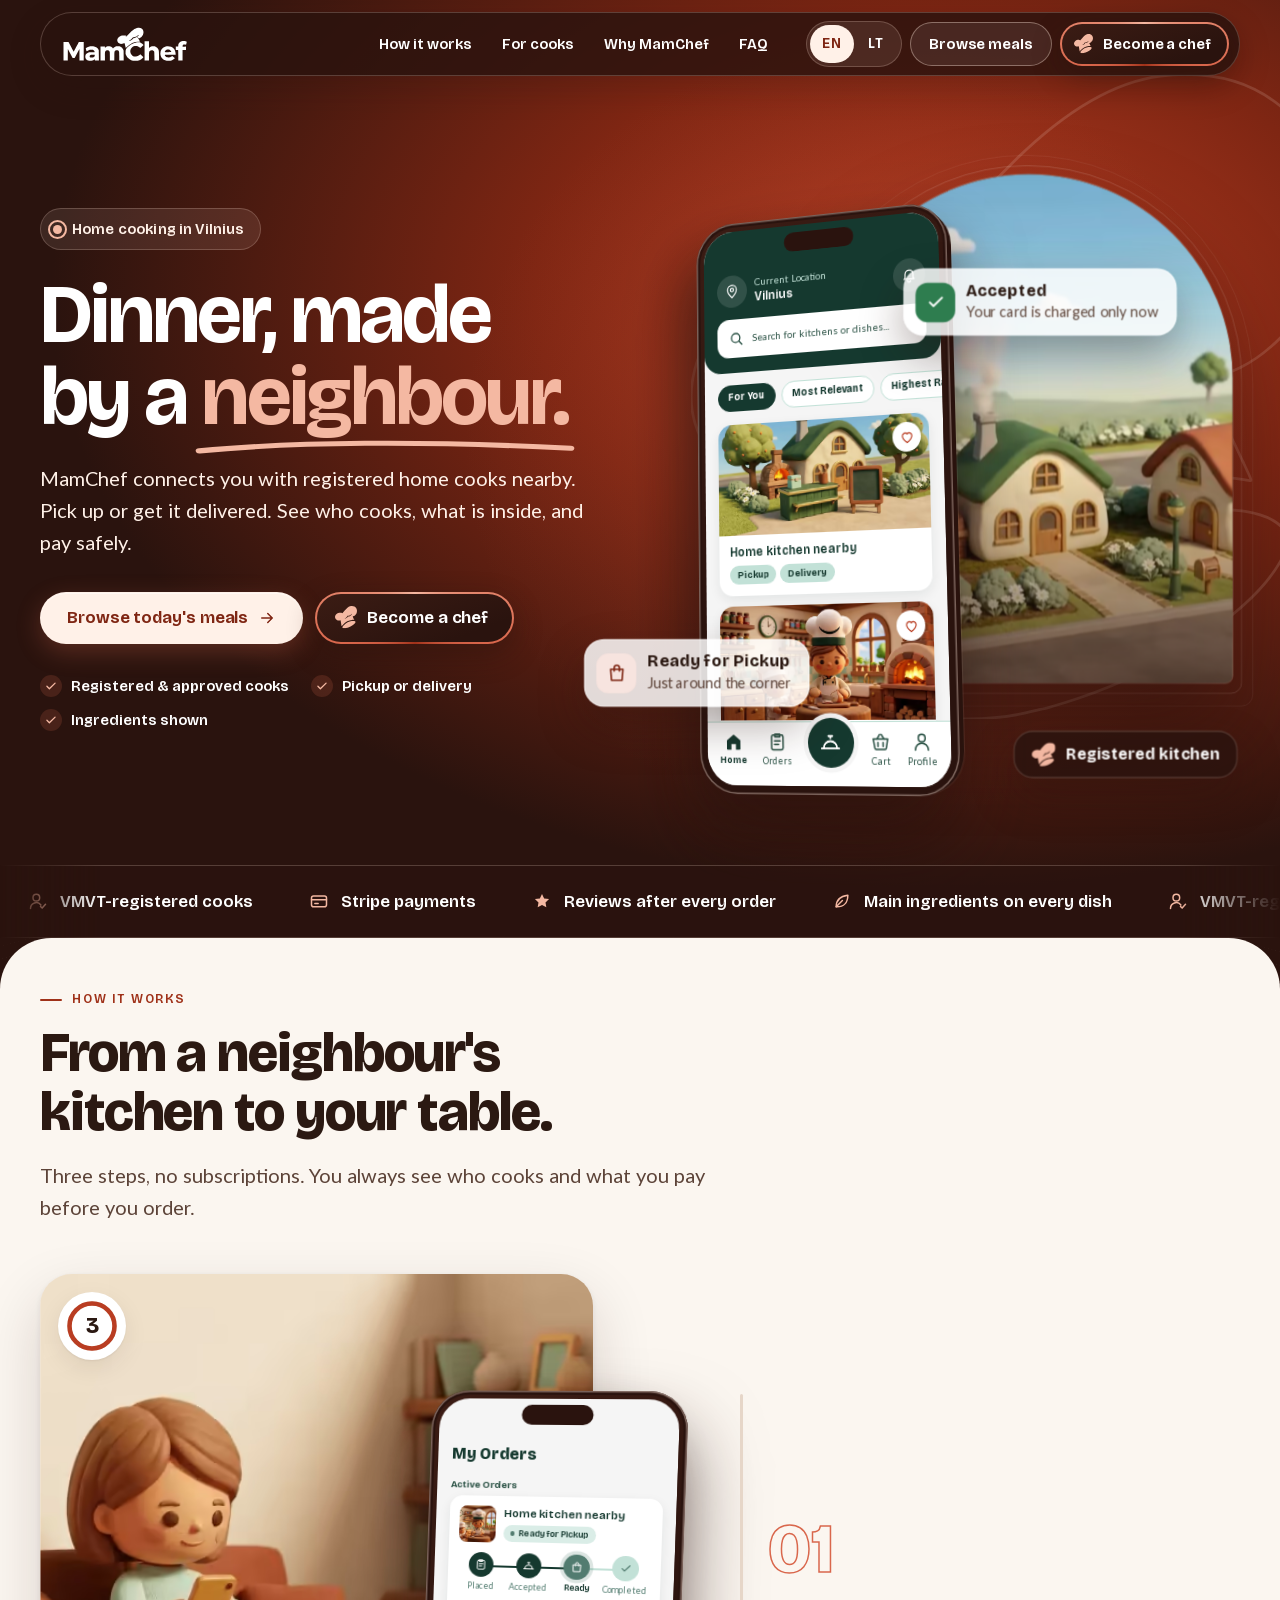
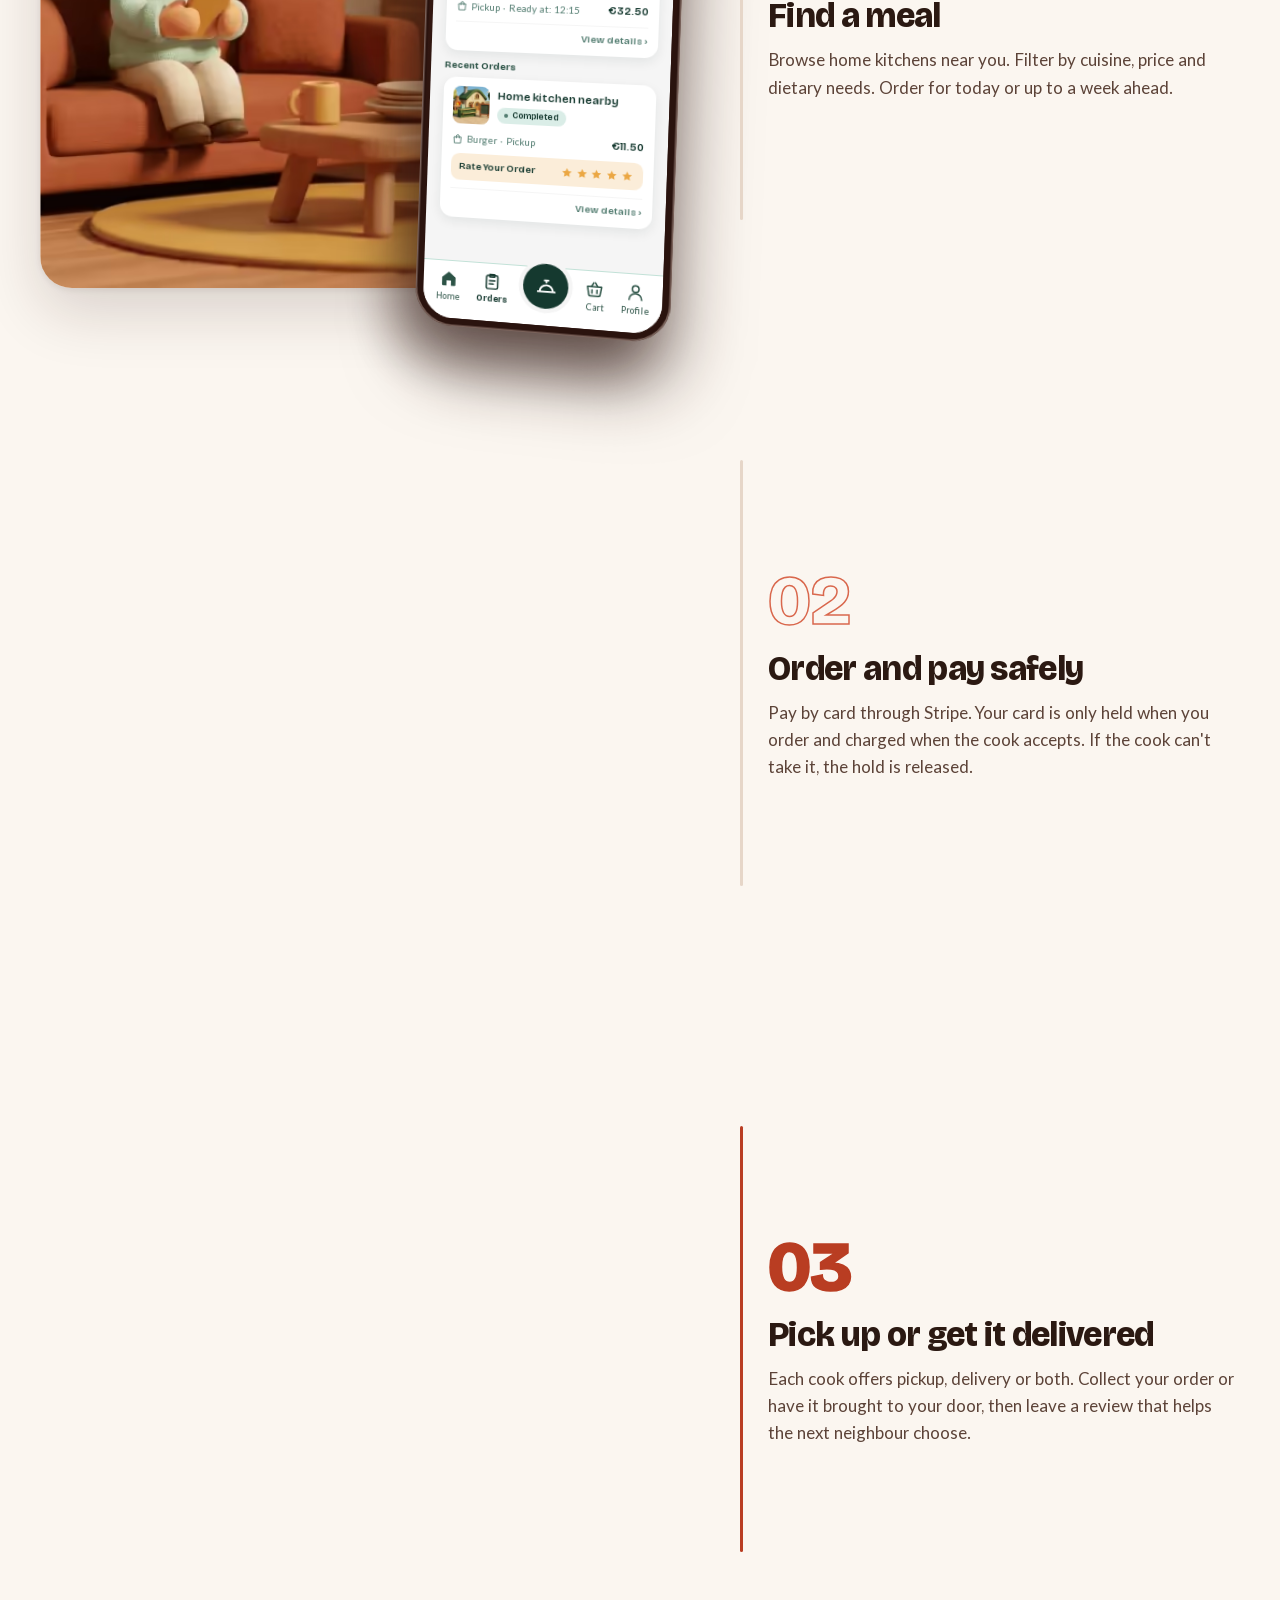
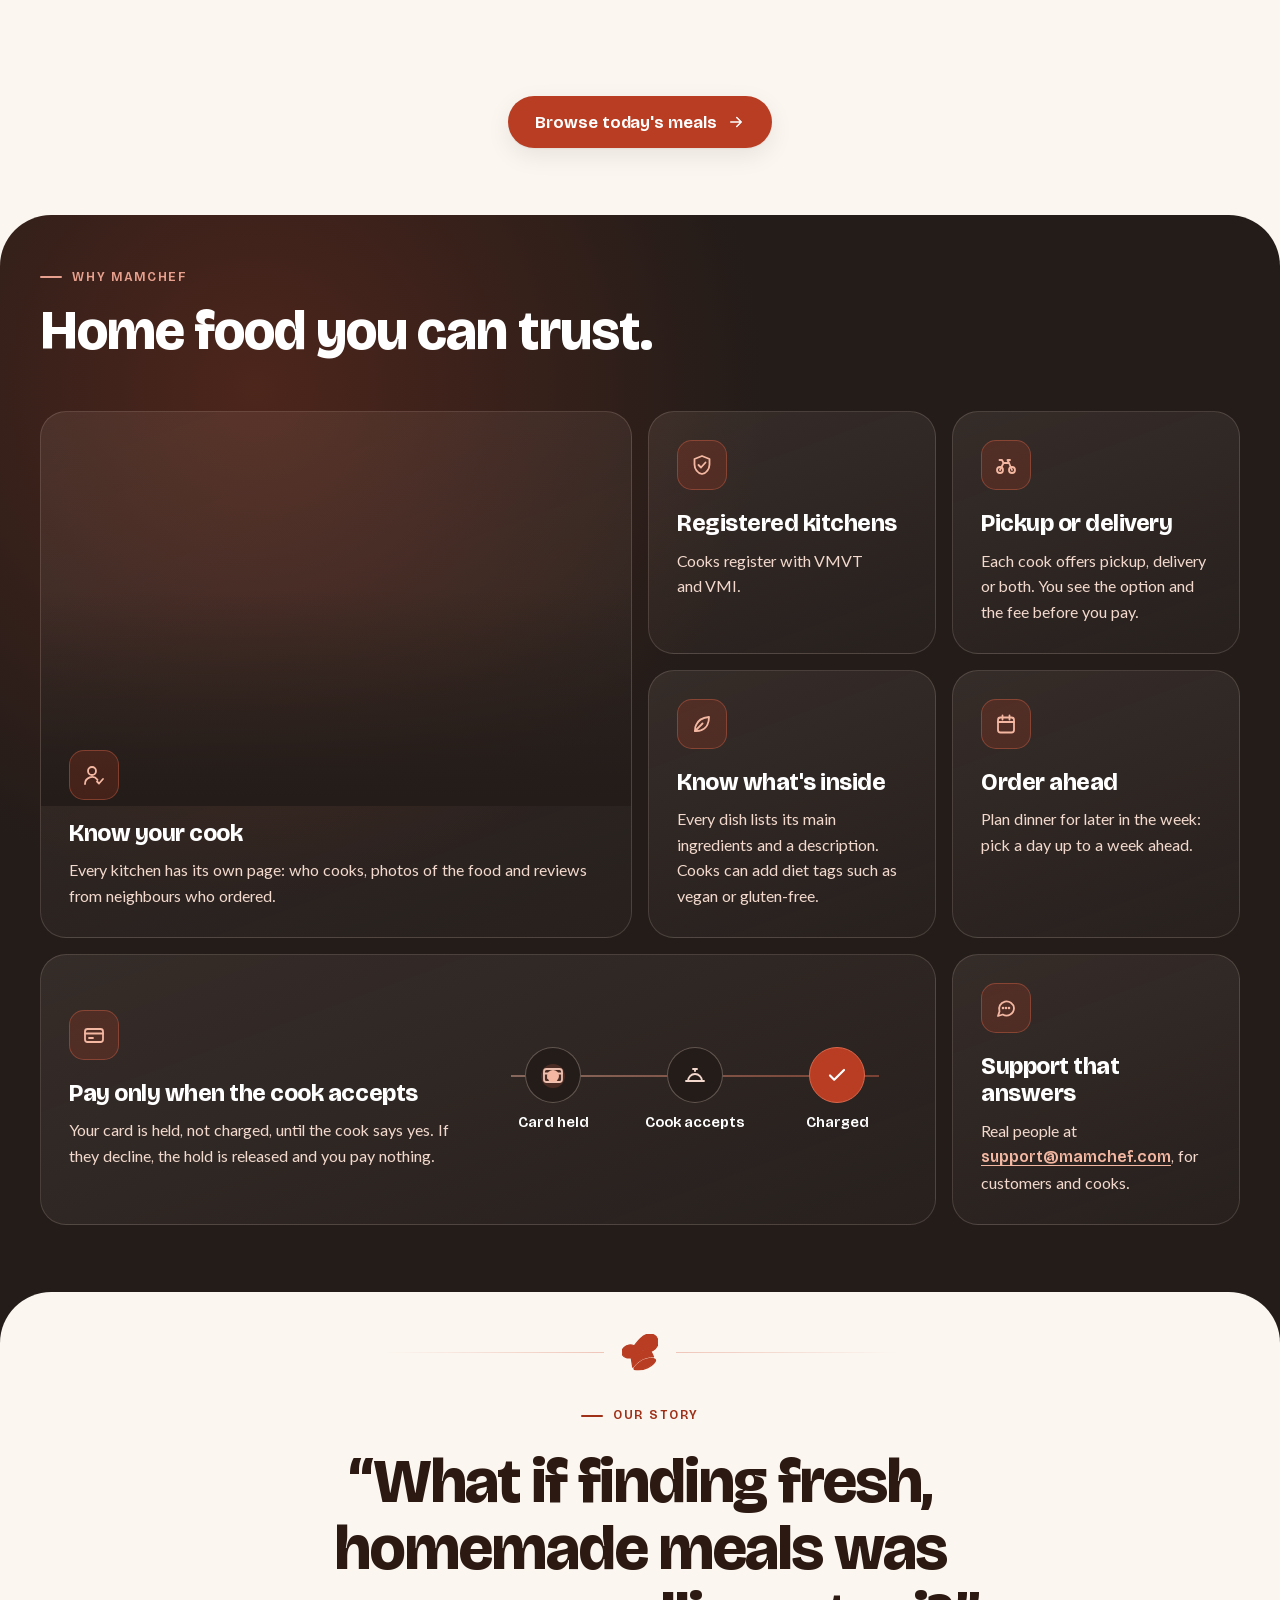
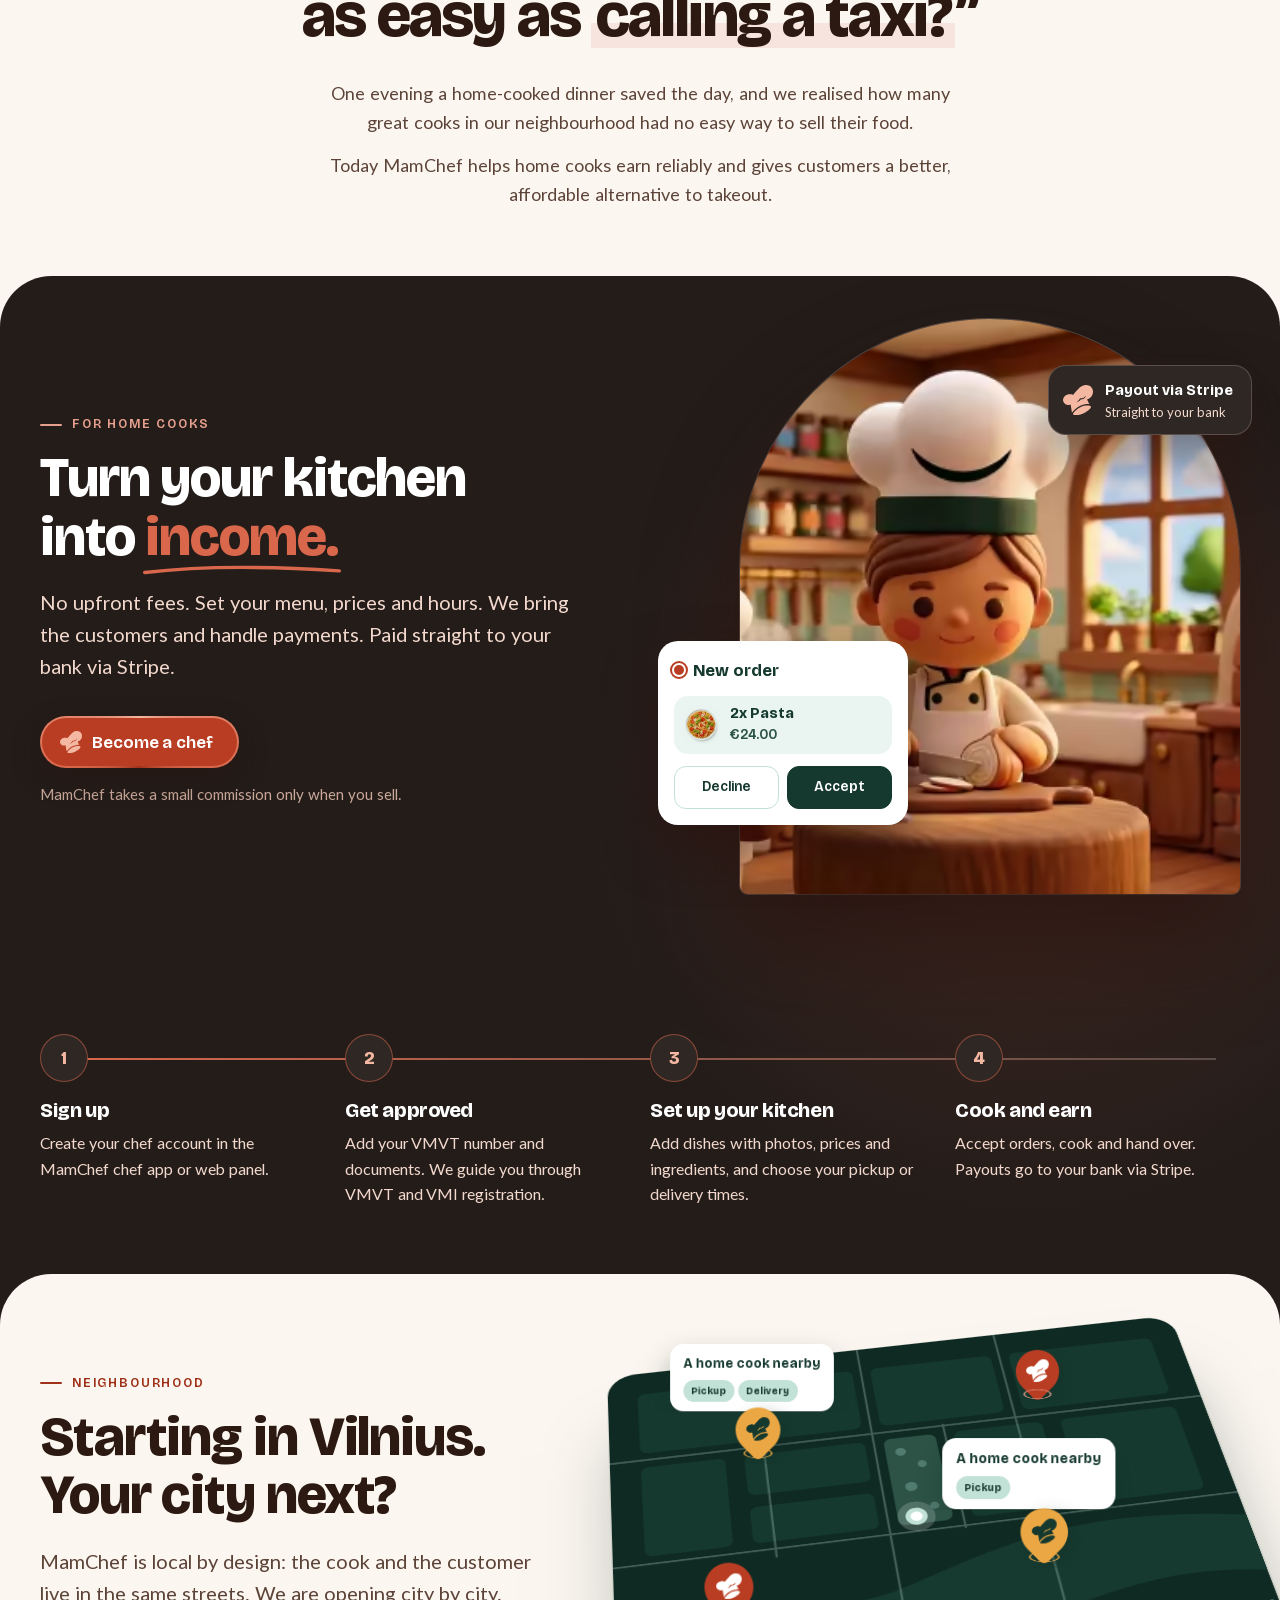
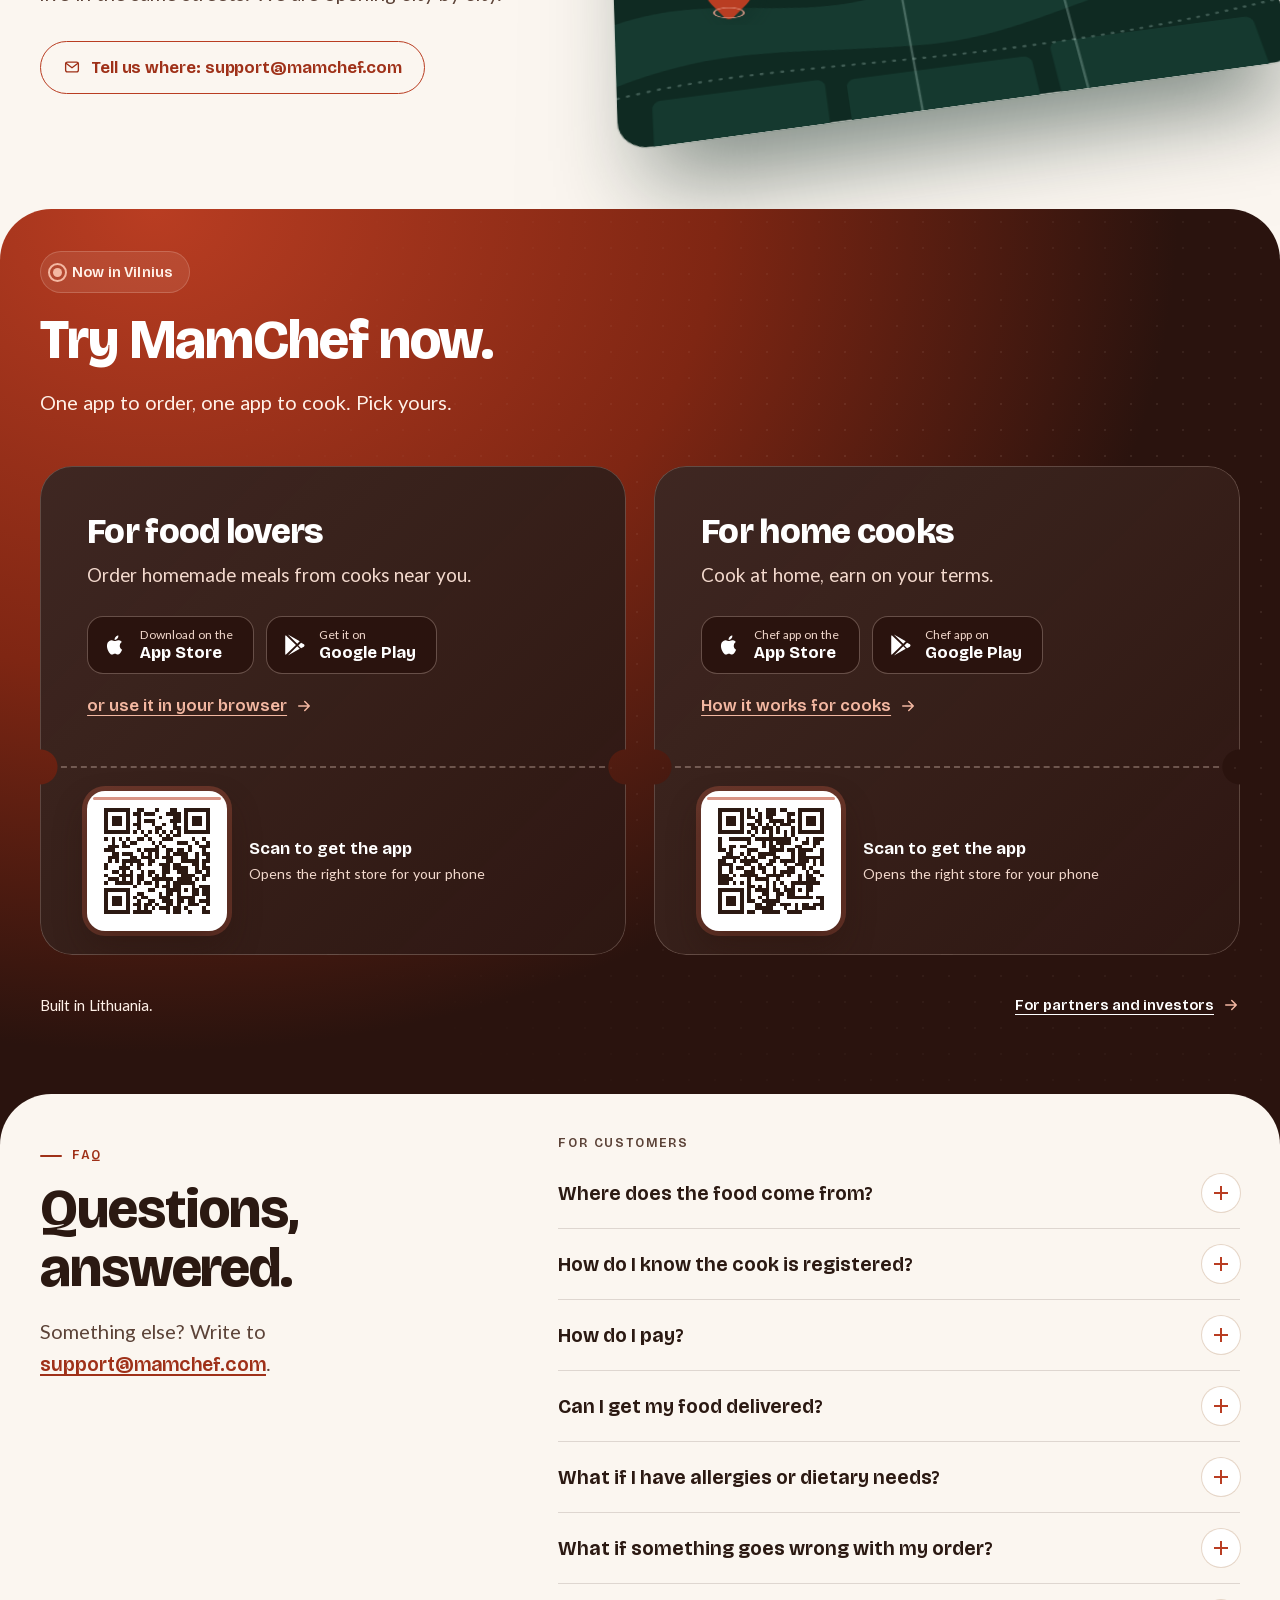
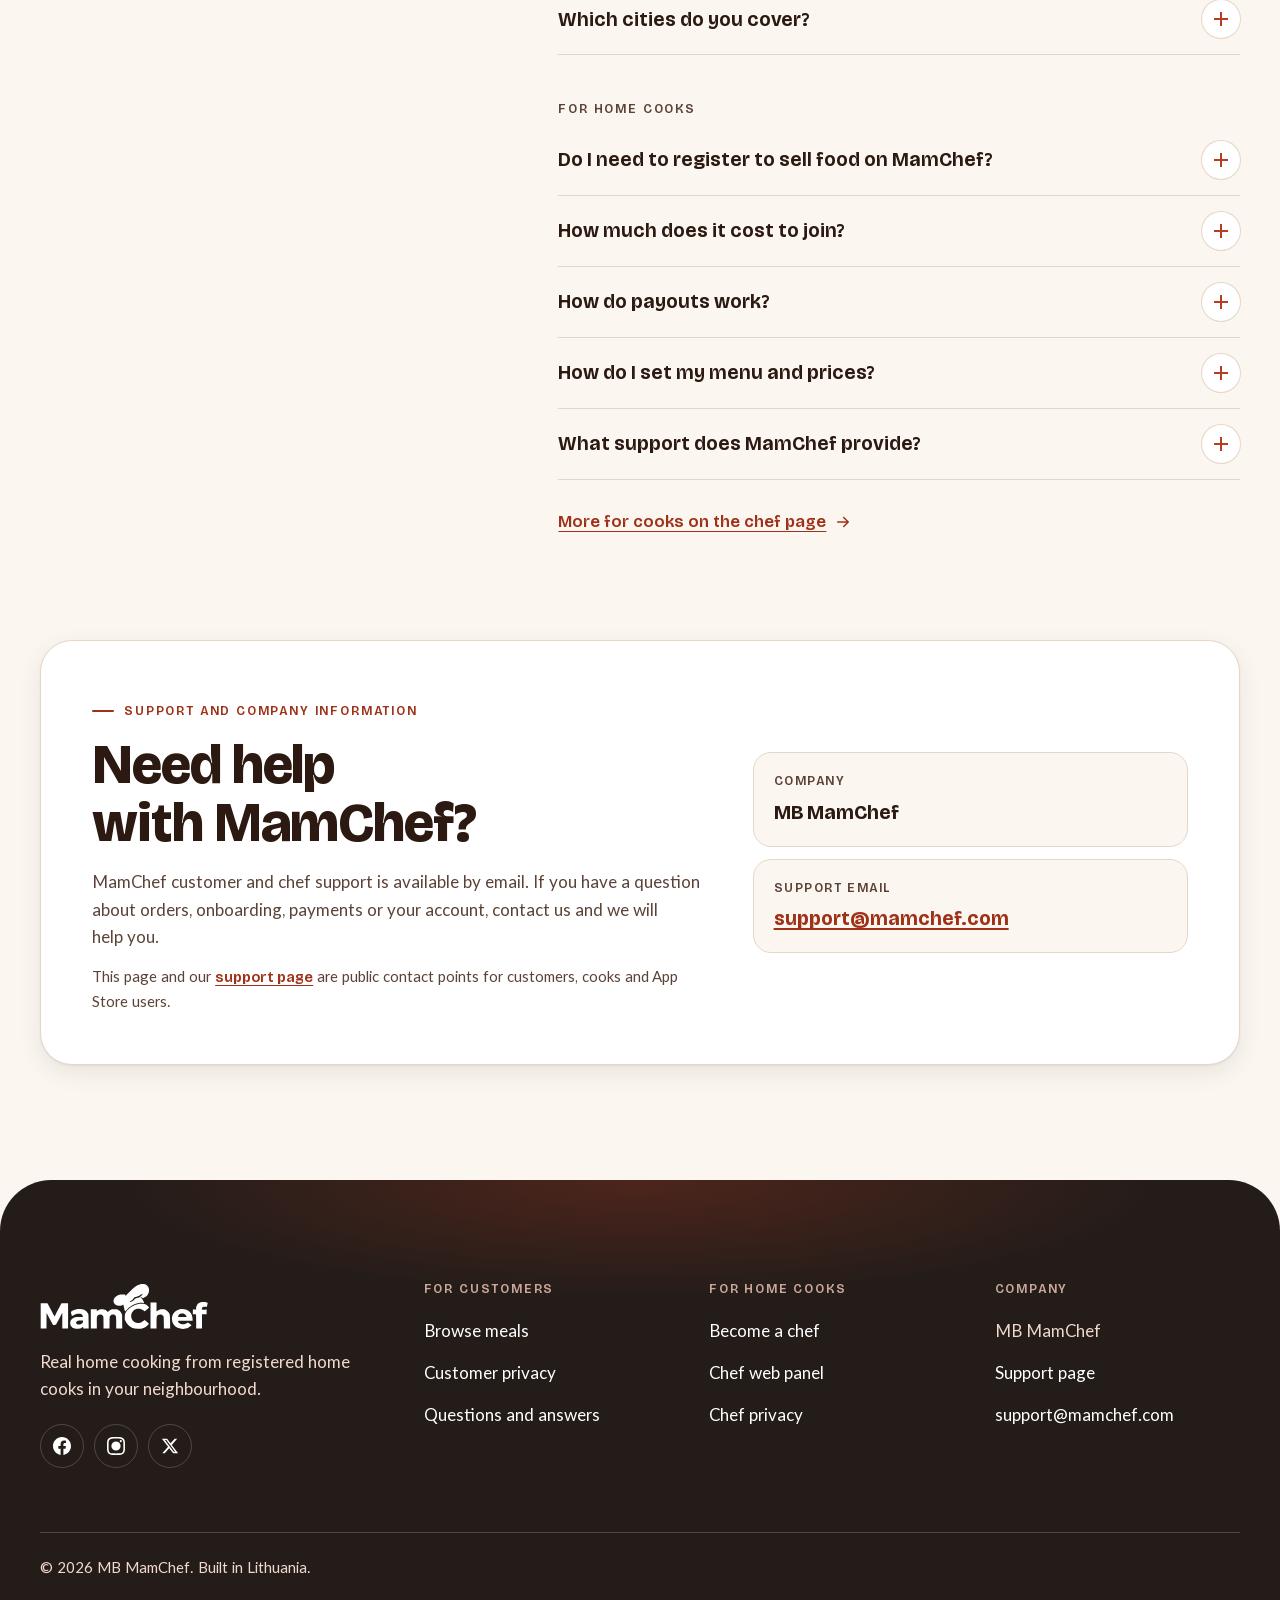
==== index.html @ d1da6cec "T-20261024-02: map back to green, rust as accent (calm charcoal bands) Follow-up to T-20261024-01 (P" ====
<!DOCTYPE html>
<html lang="en" data-ga="G-LKLTGNYPRH">
<head>
<meta charset="utf-8">
<meta name="viewport" content="width=device-width, initial-scale=1, viewport-fit=cover">
<title data-en="MamChef: dinner, made by a neighbour" data-lt="MamChef: vakarienė iš kaimyno virtuvės">MamChef: dinner, made by a neighbour</title>
<meta name="description" content="Order real home-cooked meals from registered home cooks near you in Vilnius. Pick up or get it delivered, see who cooks and what is inside, and pay safely." data-content-en="Order real home-cooked meals from registered home cooks near you in Vilnius. Pick up or get it delivered, see who cooks and what is inside, and pay safely." data-content-lt="Užsisakykite tikro namų maisto iš registruotų namų virėjų netoliese Vilniuje. Atsiimkite patys arba gaukite pristatymą, matykite, kas gamina ir kas sudėta, ir mokėkite saugiai.">
<link rel="canonical" href="https://mamchef.com/">
<meta name="robots" content="index, follow">
<meta name="theme-color" content="#7f2613">
<meta name="color-scheme" content="only light">
<meta property="og:type" content="website">
<meta property="og:site_name" content="MamChef">
<meta property="og:url" content="https://mamchef.com/">
<meta property="og:title" content="MamChef: dinner, made by a neighbour">
<meta property="og:description" content="Real home-cooked meals from registered home cooks near you in Vilnius.">
<meta property="og:image" content="https://mamchef.com/assets/img/og.png">
<meta property="og:image:width" content="1200">
<meta property="og:image:height" content="630">
<meta property="og:image:alt" content="MamChef: dinner, made by a neighbour">
<meta name="twitter:card" content="summary_large_image">
<meta name="twitter:title" content="MamChef: dinner, made by a neighbour">
<meta name="twitter:description" content="Real home-cooked meals from registered home cooks near you in Vilnius.">
<meta name="twitter:image" content="https://mamchef.com/assets/img/og.png">
<link rel="icon" href="favicon.ico" sizes="48x48">
<link rel="icon" href="assets/img/favicon.svg" type="image/svg+xml">
<link rel="icon" href="assets/img/favicon-32.png" type="image/png" sizes="32x32">
<link rel="apple-touch-icon" href="assets/img/apple-touch-icon.png">
<link rel="preload" href="assets/fonts/bricolage-grotesque-600-800.woff2" as="font" type="font/woff2" crossorigin>
<link rel="preload" href="assets/fonts/mc-text-400.woff2" as="font" type="font/woff2" crossorigin>
<link rel="preload" as="image" type="image/avif" media="(max-width: 899px)" imagesrcset="assets/img/neighbourhood-arch-480.avif 480w, assets/img/neighbourhood-arch-576.avif 576w" imagesizes="76vw" fetchpriority="high">
<link rel="preload" as="image" type="image/avif" media="(min-width: 900px)" imagesrcset="assets/img/neighbourhood-960.avif 960w, assets/img/neighbourhood-1280.avif 1280w" imagesizes="1000px" fetchpriority="high">
<script>(function(d){var c=d.documentElement.classList,l;c.add('js');try{l=localStorage.getItem('mc-lang')}catch(e){}if(!l){var n=(navigator.languages&&navigator.languages[0])||navigator.language||'';l=n.toLowerCase().indexOf('lt')===0?'lt':'en'}if(l==='lt')c.add('i18n-wait');if(window.matchMedia&&matchMedia('(prefers-reduced-motion: reduce)').matches)c.add('motion-off')})(document)</script>
<script>(function(n,c){var u=n.userAgent||'';if(/iPhone|iPad|iPod/.test(u)||(/Macintosh/.test(u)&&n.maxTouchPoints>1))c.add('os-ios');else if(/Android/i.test(u))c.add('os-android')})(navigator,document.documentElement.classList)</script>
<!-- CSS/JS are cached 30 days (immutable): after editing any assets/css or assets/js file, update its ?v= in all 5 pages to the first 8 chars of its new sha256 (shasum -a 256 FILE | cut -c1-8). -->
<link rel="stylesheet" href="assets/css/site.css?v=215f2b9e">
<link rel="stylesheet" href="assets/css/home.css?v=9bf437fc">
<script src="assets/js/site.js?v=e4d9827e" defer></script>
<script src="assets/js/home.js?v=625e1e69" defer></script>
<script type="application/ld+json">{"@context":"https://schema.org","@type":"Organization","name":"MB MamChef","alternateName":"MamChef","url":"https://mamchef.com/","logo":"https://mamchef.com/assets/img/icon-192.png","email":"support@mamchef.com","sameAs":["https://www.facebook.com/people/Mamchefofficial/61579213977609/","https://www.instagram.com/mamchefofficial/","https://x.com/MamChefOfficial"]}</script>
</head>
<body>
<svg class="sprite" width="0" height="0" aria-hidden="true" focusable="false" style="position:absolute;overflow:hidden">
  <symbol id="wm" viewBox="0 0 754 210"><path fill-rule="evenodd" d="M 450.08 5.59 C 435.56 9.49, 423.97 17.84, 401.5 40.58 C 391.6 50.6, 382.38 59.34, 381 60.02 C 378.96 61.02, 379.21 60.51, 382.34 57.24 C 384.75 54.72, 385.77 52.98, 385.08 52.55 C 382.95 51.23, 366.44 50.78, 360.61 51.88 C 338.41 56.05, 324.52 74.74, 332.25 90.02 C 337.08 99.58, 348.45 104.36, 360.9 102.07 C 364.42 101.42, 368.56 100.24, 370.1 99.45 C 373.71 97.58, 375 97.62, 375 99.58 C 375 101.39, 380.96 126.3, 381.54 126.87 C 381.74 127.08, 385.36 123.81, 389.56 119.6 C 409.88 99.28, 435.17 88.15, 458.75 89.15 C 464.96 89.41, 467 89.18, 467 88.22 C 467 85.23, 459.42 72.27, 454.86 67.44 C 449.05 61.31, 450.21 59.65, 456.8 64.68 C 459.19 66.5, 461.68 68, 462.33 67.99 C 465.31 67.97, 474.39 62.68, 478.24 58.72 C 492.52 44.03, 493.36 22.69, 480.13 10.74 C 473.16 4.44, 461.68 2.47, 450.08 5.59 M 454 52.14 C 447.84 57.7, 437.97 62.14, 430.43 62.75 C 424.53 63.23, 424.27 63.37, 421.58 67.62 C 418.32 72.79, 412.65 77.85, 406.45 81.13 C 404 82.43, 402 83.74, 402 84.03 C 402 84.32, 403.18 84.66, 404.61 84.78 C 408.57 85.11, 418.53 79.29, 423.8 73.56 C 428.01 69, 429.18 68.33, 434.94 67.16 C 443.23 65.47, 449.57 62.21, 455.18 56.76 C 459.63 52.44, 461.93 47.96, 459.66 48.04 C 459.02 48.07, 456.48 49.91, 454 52.14 M 721.31 86.86 C 713.81 89.45, 708.31 93.44, 704.96 98.73 C 701.88 103.57, 701.14 106.29, 700.69 114.42 L 700.41 119.33 693.21 119.1 L 686 118.87 686 129.43 L 686 140 692.89 140 C 698.26 140, 699.92 140.35, 700.39 141.58 C 700.73 142.45, 701 156.85, 701 173.58 L 701 204 714 204 L 727 204 727 172 L 727 140 737.5 140 L 748 140 748 129.49 L 748 118.99 737.61 119.58 C 730.75 119.97, 727 119.81, 726.57 119.11 C 725.36 117.16, 728 110.14, 730.76 107.98 C 732.98 106.22, 734.45 105.92, 738.98 106.28 C 742.02 106.52, 745.4 107.03, 746.51 107.41 C 748.33 108.04, 748.74 107.24, 750.9 98.95 C 753.61 88.58, 753.78 88.99, 745.57 86.5 C 738.91 84.47, 727.73 84.64, 721.31 86.86 M 496 145.5 L 496 204 509.5 204 L 523 204 523.02 180.75 C 523.05 156.04, 523.81 149.93, 527.31 146.12 C 534.31 138.51, 548.47 139.59, 553.5 148.11 C 555.34 151.23, 555.52 153.62, 555.81 177.75 L 556.12 204 570.06 204 L 584 204 584 177.68 C 584 149.67, 583.23 142.36, 579.5 135 C 576.63 129.34, 569.38 122.53, 563.18 119.66 C 559.42 117.93, 556.63 117.5, 549 117.5 C 538.24 117.5, 532.09 119.59, 526.25 125.25 L 523 128.39 523 107.7 L 523 87 509.5 87 L 496 87 496 145.5 M 3 147.5 L 3 204 15.99 204 L 28.97 204 29.24 169.14 L 29.5 134.28 43.95 161.14 L 58.4 188 64.58 188 C 68.34 188, 71.14 187.51, 71.72 186.75 C 72.72 185.46, 79.18 173.28, 92.38 147.79 L 100 133.08 100 168.54 L 100 204 113 204 L 126 204 126 147.5 L 126 91 111.09 91 L 96.18 91 92.18 98.75 C 89.99 103.01, 85.65 111.22, 82.55 117 C 79.44 122.78, 74.34 132.56, 71.2 138.75 C 68.07 144.93, 65.28 149.99, 65 149.98 C 64.72 149.97, 57.52 136.71, 49 120.52 L 33.5 91.07 18.25 91.03 L 3 91 3 147.5 M 446 93.64 C 424.91 97.64, 399.87 111.98, 389.11 126.24 C 381.78 135.95, 380.5 139.94, 380.5 153.07 L 380.5 164.65 384.73 173.18 C 388 179.78, 390.5 183.17, 395.76 188.14 C 408.58 200.23, 419.96 204.97, 438 205.72 C 457.65 206.53, 470.82 201.78, 483.01 189.49 C 488.53 183.92, 489.23 182.82, 487.97 181.69 C 487.16 180.97, 482.8 177.11, 478.28 173.11 L 470.05 165.84 465.28 169.85 C 458.55 175.49, 451.19 178.91, 444.16 179.64 C 413.94 182.8, 397.13 145.25, 419.36 124.22 C 426.17 117.78, 432.26 115.49, 442.5 115.53 C 451.54 115.55, 456.72 117.4, 464.61 123.43 C 467.18 125.39, 469.67 127, 470.14 127 C 470.82 127, 481.96 117.73, 488.96 111.34 C 490.23 110.19, 489.75 109.31, 485.46 104.95 C 482.73 102.16, 477.62 98.47, 474.08 96.73 C 468.37 93.91, 466.6 93.53, 458.08 93.36 C 452.81 93.25, 447.38 93.38, 446 93.64 M 165.5 117.65 C 158.43 119.12, 153.71 120.71, 148 123.55 C 140.06 127.5, 137.45 130.09, 138.81 132.67 C 139.34 133.68, 140.29 136.97, 140.91 140 C 142.78 149.03, 142.55 148.97, 153.52 143.41 C 163.14 138.54, 163.3 138.5, 172.86 138.5 C 181.09 138.5, 183.03 138.83, 186.08 140.72 C 189.87 143.09, 192 146.58, 192 150.45 L 192 152.8 174.75 153.16 C 158.71 153.5, 157.12 153.71, 152 156.1 C 139.98 161.74, 135.55 168.17, 135.55 180 C 135.55 188.84, 137.78 194.03, 143.69 198.9 C 149.19 203.43, 156.05 205.46, 166 205.48 C 176.35 205.5, 182.9 203.73, 188.66 199.33 C 191.06 197.5, 193.24 196, 193.51 196 C 193.78 196, 194 197.8, 194 200 L 194 204 206.25 204 L 218.5 204 218 172.75 L 217.5 141.5 214.55 135.68 C 209.83 126.35, 201.85 120.83, 189.2 118.13 C 184.16 117.05, 169.76 116.76, 165.5 117.65 M 267.38 118.56 C 265.12 119.39, 261.41 121.67, 259.13 123.62 L 255 127.16 255 122.58 L 255 118 241.5 118 L 228 118 228 161 L 228 204 241.5 204 L 255 204 255 178.23 C 255 155.07, 255.19 152.12, 256.85 149.02 C 259.46 144.15, 263.07 141.79, 268.79 141.25 C 275.65 140.59, 280.31 142.94, 282.96 148.41 C 284.85 152.33, 285 154.49, 285 178.32 L 285 204 298.44 204 L 311.88 204 312.19 177.57 C 312.53 148.47, 312.48 148.72, 319.38 143.56 C 323.21 140.7, 331.77 140.71, 335.68 143.57 C 341.63 147.94, 342 149.93, 342 178.25 L 342 204 355.58 204 L 369.15 204 368.83 173.25 L 368.5 142.5 365.87 136.88 C 362.29 129.26, 356.95 123.61, 350.16 120.28 C 345.01 117.75, 343.5 117.5, 333.5 117.5 C 323.4 117.5, 322.07 117.73, 317.21 120.28 C 314.31 121.82, 310.12 124.7, 307.91 126.7 L 303.89 130.33 301.05 126.88 C 299.49 124.98, 295.81 122.12, 292.87 120.53 C 288.45 118.12, 286.13 117.57, 279.51 117.33 C 274.17 117.14, 270.13 117.55, 267.38 118.56 M 624.5 118.89 C 604.33 124.76, 591.98 140.72, 592.01 160.85 C 592.06 187.15, 612.37 206, 640.66 206 C 650.9 206, 657.77 204.61, 665.5 200.96 C 671.09 198.32, 680 191.69, 680 190.17 C 680 189.8, 676.38 186.64, 671.95 183.14 L 663.91 176.79 660.05 179.46 C 652.87 184.44, 641.33 186.39, 633.08 184.02 C 626.13 182.03, 619 174.98, 619 170.1 C 619 169.32, 628.69 169, 652 169 L 685 169 684.98 163.75 C 684.94 151.33, 680.3 138.54, 672.94 130.55 C 662.42 119.14, 641.19 114.03, 624.5 118.89 M 629.5 138.57 C 623.88 141.5, 619 147.72, 619 151.97 C 619 152.64, 625.76 153, 638.5 153 C 657.07 153, 658 152.91, 658 151.08 C 658 148.28, 652.06 141, 648.02 138.85 C 643.63 136.52, 633.73 136.37, 629.5 138.57 M 171.84 168.94 C 164.5 170.37, 160.95 174.67, 162.38 180.38 C 164.23 187.76, 182.36 187.84, 189.7 180.5 C 192.48 177.72, 193 176.47, 193 172.6 L 193 168 184.25 168.12 C 179.44 168.18, 173.85 168.55, 171.84 168.94"/></symbol>
  <symbol id="hat" viewBox="0 0 508 512"><path fill-rule="evenodd" pathLength="1" d="M 372.4 1.6 C 337.2 6.1, 298.6 28.3, 258.7 67 C 240.9 84.2, 218.2 109.6, 200 132.4 C 198.7 134.1, 192.3 142.1, 185.8 150.2 C 179.4 158.3, 173.7 165.7, 173.2 166.7 C 172.4 168, 171.8 168.1, 170.8 167.3 C 168.6 165.5, 150.5 159.1, 142.8 157.4 C 131.4 154.9, 109.4 154.4, 96.9 156.5 C 68.6 161.1, 46.8 172.2, 28 191.6 C 12.9 207.2, 4.9 222.2, 1.5 241.4 C -5.8 282.4, 18.6 319.6, 62.5 334.1 C 72.4 337.3, 72.7 337.4, 91.5 337.4 C 110.4 337.4, 110.6 337.4, 119.5 334.2 C 124.4 332.4, 128.7 331, 129.1 331 C 129.5 331, 130.1 333.6, 130.5 336.8 C 130.9 339.9, 132.4 350.1, 134 359.5 C 135.5 368.9, 138 383.9, 139.4 393 C 140.9 402.1, 143.4 417.6, 145 427.5 C 146.6 437.4, 148.7 450.2, 149.6 456 C 150.6 461.8, 151.6 467.2, 151.9 468.2 C 152.3 469.4, 154.9 466.6, 161.3 458 C 166.2 451.5, 171 445.3, 171.9 444.3 C 172.8 443.3, 178.4 437.1, 184.2 430.5 C 212.5 398.3, 246.1 372, 282.5 353.6 C 317.6 335.8, 353 325.4, 393.2 321.1 C 409.3 319.3, 430 320, 442.3 322.6 C 445.6 323.3, 445.7 323.8, 438 307.5 C 435.1 301.4, 430.9 292.4, 428.5 287.5 C 426.2 282.6, 420.6 270.7, 416 261.1 C 407.5 243.2, 407.3 242.1, 412.3 242 C 414.4 242, 429.8 236.2, 436.1 233 C 459.9 221, 483.1 196.7, 495.5 170.5 C 506.9 146.6, 510.3 119.3, 505.5 91 C 499.6 56.4, 478.6 27.9, 447.2 12.1 C 427 1.9, 399.6 -1.9, 372.4 1.6 M 382 185.9 C 376.3 193.5, 368 201.5, 358.8 208.1 C 352.8 212.4, 339.4 220, 337.8 220 C 337.3 220, 335.4 220.6, 333.7 221.4 C 329.3 223.4, 323.4 225.2, 320.2 225.5 C 306.7 226.9, 299.8 227.1, 295 226.2 C 288.5 225, 288.6 224.9, 283.7 234.2 C 271.6 256.8, 252.1 277.4, 231.8 288.9 C 228.6 290.7, 226 292.3, 226 292.4 C 226 292.6, 228.8 292.3, 232.3 291.8 C 245.5 290, 261.9 282.7, 274.6 272.9 C 281.6 267.5, 292.7 255.7, 296.9 249.2 L 300.3 244 307.4 244 C 319 243.9, 329.7 241.7, 340 237.2 C 350.8 232.4, 364.9 222.3, 370.7 215.3 C 375.3 209.7, 382 200.2, 382 199.4 C 382 199.1, 383.4 195.7, 385.1 191.9 C 386.9 187.6, 388 183.7, 387.8 181.7 L 387.5 178.4 382 185.9 M 400 345.6 C 398.1 345.9, 390.9 346.7, 384 347.5 C 323.9 354.6, 258.9 388, 210 437 C 191.7 455.3, 172.9 479, 170.8 486.6 C 168.8 494.1, 174.4 502.7, 184.3 507 C 198.9 513.5, 238.4 513.5, 265.5 507.1 C 270.3 505.9, 275.6 504.8, 277.3 504.4 C 281.3 503.8, 294.5 499.8, 307.5 495.5 C 378.3 471.6, 447 424.9, 468.3 386 C 472.4 378.5, 473.7 371.4, 472.1 365.3 C 469.9 357.1, 458 350.3, 441 347.4 C 432.4 345.9, 406.5 344.8, 400 345.6"/></symbol>
  <symbol id="i-arrow" viewBox="0 0 24 24" fill="none" stroke="currentColor" stroke-width="2" stroke-linecap="round" stroke-linejoin="round"><path d="M5 12h14M13 6l6 6-6 6"/></symbol>
  <symbol id="i-check" viewBox="0 0 24 24" fill="none" stroke="currentColor" stroke-width="2.2" stroke-linecap="round" stroke-linejoin="round"><path d="M5 12.5l4.2 4.2L19 7"/></symbol>
  <symbol id="i-pin" viewBox="0 0 24 24" fill="none" stroke="currentColor" stroke-width="1.8" stroke-linecap="round" stroke-linejoin="round"><path d="M12 21s-7-6.2-7-11.5a7 7 0 0 1 14 0C19 14.8 12 21 12 21z"/><circle cx="12" cy="9.5" r="2.5"/></symbol>
  <symbol id="i-bell" viewBox="0 0 24 24" fill="none" stroke="currentColor" stroke-width="1.8" stroke-linecap="round" stroke-linejoin="round"><path d="M6 16v-5a6 6 0 0 1 12 0v5l1.5 2h-15z"/><path d="M10 20.5a2 2 0 0 0 4 0"/></symbol>
  <symbol id="i-search" viewBox="0 0 24 24" fill="none" stroke="currentColor" stroke-width="2" stroke-linecap="round"><circle cx="11" cy="11" r="6.5"/><path d="M16 16l4.5 4.5"/></symbol>
  <symbol id="i-home" viewBox="0 0 24 24" fill="currentColor"><path d="M3.6 10.6L12 3.8l8.4 6.8V20a1 1 0 0 1-1 1h-4.6v-6.2H9.2V21H4.6a1 1 0 0 1-1-1z"/></symbol>
  <symbol id="i-orders" viewBox="0 0 24 24" fill="none" stroke="currentColor" stroke-width="1.8" stroke-linecap="round" stroke-linejoin="round"><rect x="5" y="4.5" width="14" height="16.5" rx="2"/><path d="M9 3.5h6v3H9zM8.5 11h7M8.5 15h5"/></symbol>
  <symbol id="i-cart" viewBox="0 0 24 24" fill="none" stroke="currentColor" stroke-width="1.8" stroke-linecap="round" stroke-linejoin="round"><path d="M3.5 9h17l-1.8 10a1.6 1.6 0 0 1-1.6 1.3H6.9a1.6 1.6 0 0 1-1.6-1.3z"/><path d="M8 9l3-5M16 9l-3-5M9 13v4M15 13v4"/></symbol>
  <symbol id="i-user" viewBox="0 0 24 24" fill="none" stroke="currentColor" stroke-width="1.8" stroke-linecap="round"><circle cx="12" cy="8" r="4"/><path d="M4.5 21a7.5 7.5 0 0 1 15 0"/></symbol>
  <symbol id="i-cloche" viewBox="0 0 24 24" fill="none" stroke="currentColor" stroke-width="1.9" stroke-linecap="round" stroke-linejoin="round"><path d="M3 18h18M5 18a7 7 0 0 1 14 0M12 8V6M10 6h4"/></symbol>
  <symbol id="i-heart" viewBox="0 0 24 24" fill="none" stroke="currentColor" stroke-width="1.8" stroke-linejoin="round"><path d="M12 20s-7.5-4.6-7.5-10.2A4.3 4.3 0 0 1 12 7a4.3 4.3 0 0 1 7.5 2.8C19.5 15.4 12 20 12 20z"/></symbol>
  <symbol id="i-star" viewBox="0 0 24 24" fill="currentColor"><path d="M12 3.5l2.6 5.4 5.9.8-4.3 4.1 1 5.8L12 16.9l-5.2 2.7 1-5.8-4.3-4.1 5.9-.8z"/></symbol>
  <symbol id="i-shield" viewBox="0 0 24 24" fill="none" stroke="currentColor" stroke-width="1.8" stroke-linecap="round" stroke-linejoin="round"><path d="M12 3l7.5 3v5.5c0 4.6-3.2 8.4-7.5 9.5-4.3-1.1-7.5-4.9-7.5-9.5V6z"/><path d="M8.5 12l2.5 2.5 4.5-5"/></symbol>
  <symbol id="i-bag" viewBox="0 0 24 24" fill="none" stroke="currentColor" stroke-width="1.8" stroke-linecap="round" stroke-linejoin="round"><path d="M5 8h14l-1 12.5H6z"/><path d="M9 10V6.5a3 3 0 0 1 6 0V10"/></symbol>
  <symbol id="i-bike" viewBox="0 0 24 24" fill="none" stroke="currentColor" stroke-width="1.8" stroke-linecap="round" stroke-linejoin="round"><circle cx="6" cy="17" r="3"/><circle cx="18" cy="17" r="3"/><path d="M6 17l3.5-7H15l3 7M9.5 10L8 7H5.5M15 10l-1.5-3H16"/></symbol>
  <symbol id="i-leaf" viewBox="0 0 24 24" fill="none" stroke="currentColor" stroke-width="1.8" stroke-linecap="round" stroke-linejoin="round"><path d="M5 19c0-8 5-13 14-14 0 9-5 14-13 14z"/><path d="M5 19l7.5-7.5"/></symbol>
  <symbol id="i-calendar" viewBox="0 0 24 24" fill="none" stroke="currentColor" stroke-width="1.8" stroke-linecap="round"><rect x="4" y="5.5" width="16" height="15" rx="2.5"/><path d="M4 10h16M8.5 3.5v4M15.5 3.5v4"/></symbol>
  <symbol id="i-chat" viewBox="0 0 24 24" fill="none" stroke="currentColor" stroke-width="1.8" stroke-linejoin="round"><path d="M20 12a7.5 7.5 0 0 1-11.2 6.5L4 20l1.5-4.6A7.5 7.5 0 1 1 20 12z"/><path d="M9 12h.01M12 12h.01M15 12h.01" stroke-width="2.6" stroke-linecap="round"/></symbol>
  <symbol id="i-card" viewBox="0 0 24 24" fill="none" stroke="currentColor" stroke-width="1.8" stroke-linecap="round"><rect x="3" y="6" width="18" height="13" rx="2.5"/><path d="M3 10.5h18M7 15h4"/></symbol>
  <symbol id="i-user-check" viewBox="0 0 24 24" fill="none" stroke="currentColor" stroke-width="1.8" stroke-linecap="round" stroke-linejoin="round"><circle cx="10" cy="8" r="4"/><path d="M3 21a7 7 0 0 1 12.5-4.3M15 18.5l2 2 4-4.5"/></symbol>
  <symbol id="i-mail" viewBox="0 0 24 24" fill="none" stroke="currentColor" stroke-width="1.8" stroke-linecap="round" stroke-linejoin="round"><rect x="3.5" y="5.5" width="17" height="13" rx="2.5"/><path d="M4 7l8 6 8-6"/></symbol>
  <symbol id="i-ext" viewBox="0 0 24 24" fill="none" stroke="currentColor" stroke-width="2" stroke-linecap="round" stroke-linejoin="round"><path d="M14 4h6v6M20 4l-9 9M18 14v5a1 1 0 0 1-1 1H5a1 1 0 0 1-1-1V7a1 1 0 0 1 1-1h5"/></symbol>
  <symbol id="i-apple" viewBox="0 0 24 24" fill="currentColor"><path d="M16.4 12.6c0-2.2 1.8-3.3 1.9-3.3-1-1.5-2.6-1.7-3.2-1.7-1.4-.1-2.6.8-3.3.8-.7 0-1.7-.8-2.9-.8-1.5 0-2.8.9-3.6 2.2-1.5 2.7-.4 6.6 1.1 8.8.7 1 1.6 2.2 2.7 2.2 1.1 0 1.5-.7 2.8-.7 1.3 0 1.7.7 2.9.7 1.2 0 1.9-1.1 2.6-2.1.8-1.2 1.2-2.4 1.2-2.5 0 0-2.3-.9-2.2-3.6zM14.2 6.1c.6-.7 1-1.7.9-2.8-.9 0-1.9.6-2.5 1.3-.6.6-1.1 1.7-.9 2.7.9.1 1.9-.5 2.5-1.2z"/></symbol>
  <symbol id="i-gplay" viewBox="0 0 24 24" fill="currentColor"><path d="M4.4 2.9l9.4 9.1-9.4 9.1c-.3-.2-.5-.6-.5-1.1V4c0-.5.2-.9.5-1.1zM15 13.2l2.3 2.2-10.9 6.2 8.6-8.4zm3.5-3.3l2.6 1.5c.8.5.8 1.6 0 2.1l-2.6 1.5-2.5-2.5 2.5-2.6zM6.4 2.4l10.9 6.2-2.3 2.2-8.6-8.4z"/></symbol>
  <symbol id="i-fb" viewBox="0 0 24 24" fill="currentColor"><path d="M24 12.073c0-6.627-5.373-12-12-12s-12 5.373-12 12c0 5.99 4.388 10.954 10.125 11.854v-8.385H7.078v-3.47h3.047V9.43c0-3.007 1.792-4.669 4.533-4.669 1.312 0 2.686.235 2.686.235v2.953H15.83c-1.491 0-1.956.925-1.956 1.874v2.25h3.328l-.532 3.47h-2.796v8.385C19.612 23.027 24 18.062 24 12.073z"/></symbol>
  <symbol id="i-ig" viewBox="0 0 24 24" fill="currentColor"><path d="M12 2.163c3.204 0 3.584.012 4.85.07 3.252.148 4.771 1.691 4.919 4.919.058 1.265.069 1.645.069 4.849 0 3.205-.012 3.584-.069 4.849-.149 3.225-1.664 4.771-4.919 4.919-1.266.058-1.644.07-4.85.07-3.204 0-3.584-.012-4.849-.07-3.26-.149-4.771-1.699-4.919-4.92-.058-1.265-.07-1.644-.07-4.849 0-3.204.013-3.583.07-4.849.149-3.227 1.664-4.771 4.919-4.919 1.266-.057 1.645-.069 4.849-.069zm0-2.163c-3.259 0-3.667.014-4.947.072-4.358.2-6.78 2.618-6.98 6.98-.059 1.281-.073 1.689-.073 4.948 0 3.259.014 3.668.072 4.948.2 4.358 2.618 6.78 6.98 6.98 1.281.058 1.689.072 4.948.072 3.259 0 3.668-.014 4.948-.072 4.354-.2 6.782-2.618 6.979-6.98.059-1.28.073-1.689.073-4.948 0-3.259-.014-3.667-.072-4.947-.196-4.354-2.617-6.78-6.979-6.98-1.281-.059-1.69-.073-4.949-.073zM5.838 12a6.162 6.162 0 1 1 12.324 0 6.162 6.162 0 0 1-12.324 0zM12 16a4 4 0 1 1 0-8 4 4 0 0 1 0 8zm4.965-10.405a1.44 1.44 0 1 1 2.881.001 1.44 1.44 0 0 1-2.881-.001z"/></symbol>
  <symbol id="i-x" viewBox="0 0 24 24" fill="currentColor"><path d="M18.244 2.25h3.308l-7.227 8.26 8.502 11.24H16.17l-5.214-6.817L4.99 21.75H1.68l7.73-8.835L1.254 2.25H8.08l4.713 6.231zm-1.161 17.52h1.833L7.084 4.126H5.117z"/></symbol>
</svg>

<a class="skip-link" href="#main" data-en="Skip to content" data-lt="Pereiti prie turinio">Skip to content</a>
<header class="site-header" data-header>
  <div class="hdr">
    <a class="brand" href="./" aria-label="MamChef home" data-aria-en="MamChef home" data-aria-lt="MamChef pradžia"><svg class="wm" viewBox="0 0 754 210" aria-hidden="true" focusable="false"><use href="#wm"/></svg></a>
    <nav class="hdr-nav" aria-label="Main" data-aria-en="Main" data-aria-lt="Pagrindinis meniu">
      <ul role="list">
        <li><a href="#how-it-works" data-en="How it works" data-lt="Kaip tai veikia">How it works</a></li>
        <li><a href="#for-cooks" data-en="For cooks" data-lt="Virėjams">For cooks</a></li>
        <li><a href="#why" data-en="Why MamChef" data-lt="Kodėl MamChef">Why MamChef</a></li>
        <li><a href="#faq" data-en="FAQ" data-lt="DUK">FAQ</a></li>
      </ul>
    </nav>
    <div class="hdr-tools">
      <div class="lang" role="group" aria-label="Language" data-aria-en="Language" data-aria-lt="Kalba">
        <button type="button" data-set-lang="en" aria-pressed="true" lang="en">EN</button>
        <button type="button" data-set-lang="lt" aria-pressed="false" lang="lt">LT</button>
      </div>
      <a class="btn btn-glass btn-sm hide-sm" href="https://app.mamchef.com" data-en="Browse meals" data-lt="Rinktis patiekalus">Browse meals</a>
      <a class="btn btn-chef btn-sm hide-md" href="chefs/"><svg class="hat" viewBox="0 0 508 512" aria-hidden="true" focusable="false"><use href="#hat"/></svg><span data-en="Become a chef" data-lt="Tapti virėju">Become a chef</span></a>
      <button type="button" class="icon-btn burger" data-burger aria-expanded="false" aria-controls="mc-menu" aria-label="Open menu" data-aria-en="Open menu" data-aria-lt="Atidaryti meniu" data-aria-close-en="Close menu" data-aria-close-lt="Uždaryti meniu"><span></span></button>
    </div>
    <div class="progress" aria-hidden="true"><i></i></div>
  </div>
</header>
<div class="sheet" id="mc-menu" hidden>
  <nav aria-label="Menu" data-aria-en="Menu" data-aria-lt="Meniu">
    <ul role="list">
        <li><a href="#how-it-works" data-en="How it works" data-lt="Kaip tai veikia">How it works</a></li>
        <li><a href="#for-cooks" data-en="For cooks" data-lt="Virėjams">For cooks</a></li>
        <li><a href="#why" data-en="Why MamChef" data-lt="Kodėl MamChef">Why MamChef</a></li>
        <li><a href="#faq" data-en="FAQ" data-lt="DUK">FAQ</a></li>
    </ul>
  </nav>
  <div class="sheet-ctas">
    <a class="btn btn-gold" href="https://app.mamchef.com"><span data-en="Browse today's meals" data-lt="Peržiūrėti šiandienos patiekalus">Browse today's meals</span><svg aria-hidden="true"><use href="#i-arrow"/></svg></a>
    <a class="btn btn-chef" href="chefs/"><svg class="hat" viewBox="0 0 508 512" aria-hidden="true" focusable="false"><use href="#hat"/></svg><span data-en="Become a chef" data-lt="Tapti virėju">Become a chef</span></a>
  </div>
  <div class="sheet-foot">
    <a class="sheet-mail" href="mailto:support@mamchef.com">support@mamchef.com</a>
  </div>
</div>


<main id="main">

<!-- 2. Hero -->
<section class="hero dark" id="top" aria-labelledby="hero-title">
  <div class="hero-bg" aria-hidden="true">
    <div class="hero-floor"></div>
    <div class="hero-glow"></div>
    <svg class="hat hat-draw outline-only hero-hat" viewBox="0 0 508 512"><use href="#hat"/></svg>
  </div>
  <div class="wrap hero-inner">
    <div class="hero-copy">
      <p class="kicker rv"><span class="kicker-dot" aria-hidden="true"></span><span data-en="Home cooking in Vilnius" data-lt="Namų maistas Vilniuje">Home cooking in Vilnius</span></p>
      <h1 id="hero-title" class="rv" style="--d:80ms" data-en="Dinner, made by a <em class='hl'>neighbour.</em>" data-lt="Vakarienė iš <em class='hl'>kaimyno</em> virtuvės.">Dinner, made by a <em class="hl">neighbour.</em></h1>
      <p class="hero-sub rv" style="--d:160ms" data-en="MamChef connects you with registered home cooks nearby. Pick up or get it delivered. See who cooks, what is inside, and pay safely." data-lt="MamChef jus sujungia su registruotais namų virėjais netoliese. Atsiimkite patys arba gaukite pristatymą. Matykite, kas gamina, kas sudėta į patiekalą, ir mokėkite saugiai.">MamChef connects you with registered home cooks nearby. Pick up or get it delivered. See who cooks, what is inside, and pay safely.</p>
      <div class="hero-ctas rv" style="--d:240ms">
        <a class="btn btn-gold" href="https://app.mamchef.com"><span data-en="Browse today's meals" data-lt="Peržiūrėti šiandienos patiekalus">Browse today's meals</span><svg aria-hidden="true"><use href="#i-arrow"/></svg></a>
        <a class="btn btn-chef" href="chefs/"><svg class="hat" viewBox="0 0 508 512" aria-hidden="true" focusable="false"><use href="#hat"/></svg><span data-en="Become a chef" data-lt="Tapti virėju">Become a chef</span></a>
      </div>
      <ul class="chips rv" style="--d:320ms" role="list">
        <li><svg aria-hidden="true"><use href="#i-check"/></svg><span data-en="Registered &amp; approved cooks" data-lt="Registruoti ir patvirtinti virėjai">Registered &amp; approved cooks</span></li>
        <li><svg aria-hidden="true"><use href="#i-check"/></svg><span data-en="Pickup or delivery" data-lt="Atsiėmimas arba pristatymas">Pickup or delivery</span></li>
        <li><svg aria-hidden="true"><use href="#i-check"/></svg><span data-en="Ingredients shown" data-lt="Ingredientai nurodyti">Ingredients shown</span></li>
      </ul>
    </div>

    <div class="hero-stage" role="img" aria-label="The MamChef app on a phone, in front of a clay-style neighbourhood of home kitchens" data-aria-en="The MamChef app on a phone, in front of a clay-style neighbourhood of home kitchens" data-aria-lt="MamChef programėlė telefone, fone – molio stiliaus namų virtuvių kaimynystė">
      <div class="stage" data-tilt aria-hidden="true">
        <div class="arch">
          <picture>
            <source media="(max-width: 899px)" type="image/avif" srcset="assets/img/neighbourhood-arch-480.avif 480w, assets/img/neighbourhood-arch-576.avif 576w" sizes="76vw">
            <source media="(max-width: 899px)" type="image/webp" srcset="assets/img/neighbourhood-arch-480.webp 480w, assets/img/neighbourhood-arch-576.webp 576w" sizes="76vw">
            <source type="image/avif" srcset="assets/img/neighbourhood-960.avif 960w, assets/img/neighbourhood-1280.avif 1280w" sizes="1000px">
            <source type="image/webp" srcset="assets/img/neighbourhood-960.webp 960w, assets/img/neighbourhood-1280.webp 1280w" sizes="1000px">
            <img src="assets/img/neighbourhood-1280.webp" width="1280" height="720" alt="" fetchpriority="high">
          </picture>
          <div class="arch-video" data-video="assets/video/neighbourhood.mp4"></div>
          <div class="arch-shade"></div>
        </div>

        <div class="phone phone--hero">
          <div class="phone-body">
            <div class="phone-screen">
              <span class="island"></span>
              <div class="scr is-on">
                <div class="app-top">
                  <div class="app-loc">
                    <span class="app-round"><svg><use href="#i-pin"/></svg></span>
                    <span class="app-loc-t"><small data-en="Current Location" data-lt="Dabartinė vieta">Current Location</small><b>Vilnius</b></span>
                    <span class="app-round"><svg><use href="#i-bell"/></svg></span>
                  </div>
                  <div class="app-search"><svg><use href="#i-search"/></svg><span data-en="Search for kitchens or dishes..." data-lt="Ieškoti virtuvių ar patiekalų...">Search for kitchens or dishes...</span></div>
                </div>
                <div class="app-chips"><span class="on" data-en="For You" data-lt="Tau">For You</span><span data-en="Most Relevant" data-lt="Aktualiausi">Most Relevant</span><span data-en="Highest Rated" data-lt="Aukščiausiai įvertinti">Highest Rated</span></div>
                <div class="app-card">
                  <div class="app-img"><picture><source type="image/avif" srcset="assets/img/market-360.avif"><img src="assets/img/market-360.webp" width="360" height="201" alt="" decoding="async"></picture><span class="app-heart"><svg><use href="#i-heart"/></svg></span></div>
                  <div class="app-meta"><b data-en="Home kitchen nearby" data-lt="Namų virtuvė netoliese">Home kitchen nearby</b><span class="app-tags"><i data-en="Pickup" data-lt="Atsiėmimas">Pickup</i><i data-en="Delivery" data-lt="Pristatymas">Delivery</i></span></div>
                </div>
                <div class="app-card">
                  <div class="app-img"><picture><source type="image/avif" srcset="assets/img/kitchen-360.avif"><img src="assets/img/kitchen-360.webp" width="360" height="202" alt="" decoding="async"></picture><span class="app-heart"><svg><use href="#i-heart"/></svg></span></div>
                  <div class="app-meta"><b data-en="Home kitchen nearby" data-lt="Namų virtuvė netoliese">Home kitchen nearby</b><span class="app-tags"><i data-en="Pickup" data-lt="Atsiėmimas">Pickup</i><i data-en="Ingredients shown" data-lt="Ingredientai nurodyti">Ingredients shown</i></span></div>
                </div>
                <div class="app-nav">
                  <span class="on"><svg><use href="#i-home"/></svg><small data-en="Home" data-lt="Pagrindinis">Home</small></span>
                  <span><svg><use href="#i-orders"/></svg><small data-en="Orders" data-lt="Užsakymai">Orders</small></span>
                  <span class="app-fab"><svg><use href="#i-cloche"/></svg></span>
                  <span><svg><use href="#i-cart"/></svg><small data-en="Cart" data-lt="Krepšelis">Cart</small></span>
                  <span><svg><use href="#i-user"/></svg><small data-en="Profile" data-lt="Profilis">Profile</small></span>
                </div>
              </div>
            </div>
            <span class="phone-glare"></span>
          </div>
        </div>

        <div class="float float-a"><span class="float-ic ok"><svg><use href="#i-check"/></svg></span><span><b data-en="Accepted" data-lt="Priimtas">Accepted</b><small data-en="Your card is charged only now" data-lt="Mokėjimas nuskaitomas tik dabar">Your card is charged only now</small></span></div>
        <div class="float float-b"><span class="float-ic"><svg><use href="#i-bag"/></svg></span><span><b data-en="Ready for Pickup" data-lt="Paruoštas atsiėmimui">Ready for Pickup</b><small data-en="Just around the corner" data-lt="Visai netoliese">Just around the corner</small></span></div>
        <div class="float float-c"><svg class="hat"><use href="#hat"/></svg><b data-en="Registered kitchen" data-lt="Registruota virtuvė">Registered kitchen</b></div>
      </div>
    </div>
  </div>

  <!-- 3. Trust strip -->
  <div class="trust" role="region" aria-label="Why people trust MamChef" data-aria-en="Why people trust MamChef" data-aria-lt="Kodėl MamChef pasitiki">
    <div class="trust-track">
      <ul class="trust-list" role="list">
        <li><svg aria-hidden="true"><use href="#i-user-check"/></svg><span data-en="VMVT-registered cooks" data-lt="VMVT registruoti virėjai">VMVT-registered cooks</span></li>
        <li><svg aria-hidden="true"><use href="#i-card"/></svg><span data-en="Stripe payments" data-lt="Mokėjimai per Stripe">Stripe payments</span></li>
        <li><svg aria-hidden="true"><use href="#i-star"/></svg><span data-en="Reviews after every order" data-lt="Atsiliepimai po kiekvieno užsakymo">Reviews after every order</span></li>
        <li><svg aria-hidden="true"><use href="#i-leaf"/></svg><span data-en="Main ingredients on every dish" data-lt="Pagrindiniai ingredientai prie kiekvieno patiekalo">Main ingredients on every dish</span></li>
      </ul>
      <ul class="trust-list trust-clone" role="list" aria-hidden="true">
        <li><svg aria-hidden="true"><use href="#i-user-check"/></svg><span data-en="VMVT-registered cooks" data-lt="VMVT registruoti virėjai">VMVT-registered cooks</span></li>
        <li><svg aria-hidden="true"><use href="#i-card"/></svg><span data-en="Stripe payments" data-lt="Mokėjimai per Stripe">Stripe payments</span></li>
        <li><svg aria-hidden="true"><use href="#i-star"/></svg><span data-en="Reviews after every order" data-lt="Atsiliepimai po kiekvieno užsakymo">Reviews after every order</span></li>
        <li><svg aria-hidden="true"><use href="#i-leaf"/></svg><span data-en="Main ingredients on every dish" data-lt="Pagrindiniai ingredientai prie kiekvieno patiekalo">Main ingredients on every dish</span></li>
      </ul>
      <ul class="trust-list trust-clone" role="list" aria-hidden="true">
        <li><svg aria-hidden="true"><use href="#i-user-check"/></svg><span data-en="VMVT-registered cooks" data-lt="VMVT registruoti virėjai">VMVT-registered cooks</span></li>
        <li><svg aria-hidden="true"><use href="#i-card"/></svg><span data-en="Stripe payments" data-lt="Mokėjimai per Stripe">Stripe payments</span></li>
        <li><svg aria-hidden="true"><use href="#i-star"/></svg><span data-en="Reviews after every order" data-lt="Atsiliepimai po kiekvieno užsakymo">Reviews after every order</span></li>
        <li><svg aria-hidden="true"><use href="#i-leaf"/></svg><span data-en="Main ingredients on every dish" data-lt="Pagrindiniai ingredientai prie kiekvieno patiekalo">Main ingredients on every dish</span></li>
      </ul>
      <ul class="trust-list trust-clone" role="list" aria-hidden="true">
        <li><svg aria-hidden="true"><use href="#i-user-check"/></svg><span data-en="VMVT-registered cooks" data-lt="VMVT registruoti virėjai">VMVT-registered cooks</span></li>
        <li><svg aria-hidden="true"><use href="#i-card"/></svg><span data-en="Stripe payments" data-lt="Mokėjimai per Stripe">Stripe payments</span></li>
        <li><svg aria-hidden="true"><use href="#i-star"/></svg><span data-en="Reviews after every order" data-lt="Atsiliepimai po kiekvieno užsakymo">Reviews after every order</span></li>
        <li><svg aria-hidden="true"><use href="#i-leaf"/></svg><span data-en="Main ingredients on every dish" data-lt="Pagrindiniai ingredientai prie kiekvieno patiekalo">Main ingredients on every dish</span></li>
      </ul>
    </div>
  </div>
</section>

<!-- 4. How it works: kitchen to couch -->
<section class="story" id="how-it-works" aria-labelledby="how-title" data-active="1">
  <div class="wrap">
    <div class="sec-head rv">
      <p class="eyebrow" data-en="How it works" data-lt="Kaip tai veikia">How it works</p>
      <h2 class="h2" id="how-title" data-en="From a neighbour's kitchen to your table." data-lt="Iš kaimyno virtuvės – į jūsų stalą.">From a neighbour's kitchen to your table.</h2>
      <p class="lead" data-en="Three steps, no subscriptions. You always see who cooks and what you pay before you order." data-lt="Trys žingsniai, jokių prenumeratų. Prieš užsakydami visada matote, kas gamina ir kiek mokėsite.">Three steps, no subscriptions. You always see who cooks and what you pay before you order.</p>
    </div>
    <div class="story-grid">
      <div class="story-visual" aria-hidden="true">
        <div class="story-frame">
          <picture class="sv sv-1"><source type="image/avif" srcset="assets/img/kitchen-640.avif 640w, assets/img/kitchen-960.avif 960w, assets/img/kitchen-1280.avif 1280w" sizes="(min-width: 1024px) 760px, 120vw"><img src="assets/img/kitchen-960.webp" srcset="assets/img/kitchen-640.webp 640w, assets/img/kitchen-960.webp 960w, assets/img/kitchen-1280.webp 1280w" sizes="(min-width: 1024px) 760px, 120vw" width="1280" height="720" alt="" loading="lazy" decoding="async"></picture>
          <div class="sv-video" data-video="assets/video/kitchen.mp4"></div>
          <picture class="sv sv-2"><source type="image/avif" srcset="assets/img/market-640.avif 640w, assets/img/market-1024.avif 1024w, assets/img/market-1376.avif 1376w" sizes="(min-width: 1024px) 760px, 120vw"><img src="assets/img/market-1024.webp" srcset="assets/img/market-640.webp 640w, assets/img/market-1024.webp 1024w, assets/img/market-1376.webp 1376w" sizes="(min-width: 1024px) 760px, 120vw" width="1376" height="768" alt="" loading="lazy" decoding="async"></picture>
          <picture class="sv sv-3"><source type="image/avif" srcset="assets/img/living-room-640.avif 640w, assets/img/living-room-1024.avif 1024w, assets/img/living-room-1376.avif 1376w" sizes="(min-width: 1024px) 760px, 120vw"><img class="mirror-x" src="assets/img/living-room-1024.webp" srcset="assets/img/living-room-640.webp 640w, assets/img/living-room-1024.webp 1024w, assets/img/living-room-1376.webp 1376w" sizes="(min-width: 1024px) 760px, 120vw" width="1376" height="768" alt="" loading="lazy" decoding="async"></picture>
          <div class="story-ring"><svg viewBox="0 0 48 48"><circle cx="24" cy="24" r="20"/><circle class="ring-fg" cx="24" cy="24" r="20" pathLength="1"/></svg><span class="ring-n"><b class="n1">1</b><b class="n2">2</b><b class="n3">3</b></span></div>
        </div>
        <div class="phone phone--story">
          <div class="phone-body">
            <div class="phone-screen">
              <span class="island"></span>
              <div class="scr scr-1">
                <div class="app-top">
                  <div class="app-loc">
                    <span class="app-round"><svg><use href="#i-pin"/></svg></span>
                    <span class="app-loc-t"><small data-en="Current Location" data-lt="Dabartinė vieta">Current Location</small><b>Vilnius</b></span>
                    <span class="app-round"><svg><use href="#i-bell"/></svg></span>
                  </div>
                  <div class="app-search"><svg><use href="#i-search"/></svg><span data-en="Search for kitchens or dishes..." data-lt="Ieškoti virtuvių ar patiekalų...">Search for kitchens or dishes...</span></div>
                </div>
                <div class="app-chips"><span class="on" data-en="For You" data-lt="Tau">For You</span><span data-en="Most Relevant" data-lt="Aktualiausi">Most Relevant</span><span data-en="Highest Rated" data-lt="Aukščiausiai įvertinti">Highest Rated</span></div>
                <div class="app-card">
                  <div class="app-img"><img src="assets/img/kitchen-360.webp" width="360" height="202" alt="" loading="lazy" decoding="async"><span class="app-heart"><svg><use href="#i-heart"/></svg></span></div>
                  <div class="app-meta"><b data-en="Home kitchen nearby" data-lt="Namų virtuvė netoliese">Home kitchen nearby</b><span class="app-tags"><i data-en="Pickup" data-lt="Atsiėmimas">Pickup</i><i data-en="Delivery" data-lt="Pristatymas">Delivery</i></span></div>
                </div>
                <div class="app-card">
                  <div class="app-img"><img src="assets/img/market-360.webp" width="360" height="201" alt="" loading="lazy" decoding="async"><span class="app-heart"><svg><use href="#i-heart"/></svg></span></div>
                  <div class="app-meta"><b data-en="Home kitchen nearby" data-lt="Namų virtuvė netoliese">Home kitchen nearby</b><span class="app-tags"><i data-en="Pickup" data-lt="Atsiėmimas">Pickup</i></span></div>
                </div>
              </div>
              <div class="scr scr-2">
                <div class="app-title" data-en="Your cart" data-lt="Jūsų krepšelis">Your cart</div>
                <div class="app-seg"><span data-en="Delivery" data-lt="Pristatymas">Delivery</span><span class="on" data-en="Pickup" data-lt="Atsiėmimas">Pickup</span></div>
                <div class="app-item">
                  <img src="assets/img/food-pasta.webp" width="256" height="256" alt="" loading="lazy" decoding="async">
                  <span class="app-it"><b data-en="Pasta" data-lt="Makaronai">Pasta</b><small data-en="€12.00" data-lt="12,00&nbsp;€">€12.00</small></span>
                  <span class="app-qty"><i>&minus;</i><b>2</b><i>+</i></span>
                </div>
                <div class="app-item">
                  <img src="assets/img/food-salad.webp" width="256" height="256" alt="" loading="lazy" decoding="async">
                  <span class="app-it"><b data-en="Salad" data-lt="Salotos">Salad</b><small data-en="€8.50" data-lt="8,50&nbsp;€">€8.50</small></span>
                  <span class="app-qty"><i>&minus;</i><b>1</b><i>+</i></span>
                </div>
                <div class="app-allergen"><svg><use href="#i-leaf"/></svg><span data-en="Ingredients shown" data-lt="Ingredientai nurodyti">Ingredients shown</span></div>
                <div class="app-sum">
                  <b class="app-sum-h" data-en="Order summary" data-lt="Užsakymo santrauka">Order summary</b>
                  <span class="app-kv"><span data-en="Subtotal" data-lt="Tarpinė suma">Subtotal</span><b data-en="€32.50" data-lt="32,50&nbsp;€">€32.50</b></span>
                  <span class="app-kv app-tot"><span data-en="Total" data-lt="Iš viso">Total</span><b data-en="€32.50" data-lt="32,50&nbsp;€">€32.50</b></span>
                </div>
                <div class="app-note"><svg><use href="#i-shield"/></svg><span data-en="Your card is only held now. It is charged when the cook accepts." data-lt="Suma kortelėje tik rezervuojama. Ji nuskaitoma, kai virėjas priima užsakymą.">Your card is only held now. It is charged when the cook accepts.</span></div>
                <div class="app-pay"><svg><use href="#i-card"/></svg><span data-en="Pay with Card" data-lt="Mokėti kortele">Pay with Card</span></div>
              </div>
              <div class="scr scr-3">
                <div class="app-title" data-en="My Orders" data-lt="Mano užsakymai">My Orders</div>
                <p class="app-sec" data-en="Active Orders" data-lt="Aktyvūs užsakymai">Active Orders</p>
                <div class="app-oc">
                  <div class="app-oc-h"><img src="assets/img/kitchen-360.webp" width="360" height="202" alt="" loading="lazy" decoding="async" class="app-oc-logo"><span class="app-oc-t"><b data-en="Home kitchen nearby" data-lt="Namų virtuvė netoliese">Home kitchen nearby</b><span class="app-badge" data-en="Ready for Pickup" data-lt="Paruoštas atsiėmimui">Ready for Pickup</span></span></div>
                  <div class="app-trk"><span class="d"><i><svg><use href="#i-orders"/></svg></i><small data-en="Placed" data-lt="Pateiktas">Placed</small></span><span class="d"><i><svg><use href="#i-cloche"/></svg></i><small data-en="Accepted" data-lt="Priimtas">Accepted</small></span><span class="now"><i><svg><use href="#i-bag"/></svg></i><small data-en="Ready" data-lt="Paruošta">Ready</small></span><span><i><svg><use href="#i-check"/></svg></i><small data-en="Completed" data-lt="Užbaigta">Completed</small></span></div>
                  <div class="app-oc-m"><span><svg><use href="#i-bag"/></svg><span data-en="Pickup · Ready at: 12:15" data-lt="Atsiėmimas · Paruošta: 12:15">Pickup · Ready at: 12:15</span></span><b data-en="€32.50" data-lt="32,50&nbsp;€">€32.50</b></div>
                  <div class="app-oc-f"><span data-en="View details" data-lt="Peržiūrėti">View details</span></div>
                </div>
                <p class="app-sec" data-en="Recent Orders" data-lt="Paskutiniai užsakymai">Recent Orders</p>
                <div class="app-oc">
                  <div class="app-oc-h"><img src="assets/img/market-360.webp" width="360" height="201" alt="" loading="lazy" decoding="async" class="app-oc-logo"><span class="app-oc-t"><b data-en="Home kitchen nearby" data-lt="Namų virtuvė netoliese">Home kitchen nearby</b><span class="app-badge" data-en="Completed" data-lt="Užbaigtas">Completed</span></span></div>
                  <div class="app-oc-m"><span><svg><use href="#i-bag"/></svg><span data-en="Burger · Pickup" data-lt="Mėsainis · Atsiėmimas">Burger · Pickup</span></span><b data-en="€11.50" data-lt="11,50&nbsp;€">€11.50</b></div>
                  <div class="app-oc-rate"><span data-en="Rate Your Order" data-lt="Įvertinkite savo užsakymą">Rate Your Order</span><span class="app-stars"><svg><use href="#i-star"/></svg><svg><use href="#i-star"/></svg><svg><use href="#i-star"/></svg><svg><use href="#i-star"/></svg><svg><use href="#i-star"/></svg></span></div>
                  <div class="app-oc-f"><span data-en="View details" data-lt="Peržiūrėti">View details</span></div>
                </div>
                <div class="app-nav">
                  <span><svg><use href="#i-home"/></svg><small data-en="Home" data-lt="Pagrindinis">Home</small></span>
                  <span class="on"><svg><use href="#i-orders"/></svg><small data-en="Orders" data-lt="Užsakymai">Orders</small></span>
                  <span class="app-fab"><svg><use href="#i-cloche"/></svg></span>
                  <span><svg><use href="#i-cart"/></svg><small data-en="Cart" data-lt="Krepšelis">Cart</small></span>
                  <span><svg><use href="#i-user"/></svg><small data-en="Profile" data-lt="Profilis">Profile</small></span>
                </div>
              </div>
            </div>
            <span class="phone-glare"></span>
          </div>
        </div>
      </div>

      <ol class="story-steps" role="list">
        <li class="step" data-step="1" data-inview>
          <picture class="step-media"><source type="image/avif" srcset="assets/img/kitchen-360.avif 360w, assets/img/kitchen-640.avif 640w, assets/img/kitchen-960.avif 960w" sizes="(min-width: 1024px) 30vw, (min-width: 600px) 42vw, 100vw"><img src="assets/img/kitchen-640.webp" srcset="assets/img/kitchen-360.webp 360w, assets/img/kitchen-640.webp 640w, assets/img/kitchen-960.webp 960w" sizes="(min-width: 1024px) 30vw, (min-width: 600px) 42vw, 100vw" width="640" height="360" alt="" loading="lazy" decoding="async"></picture>
          <span class="step-n" aria-hidden="true">01</span>
          <h3 data-en="Find a meal" data-lt="Raskite patiekalą">Find a meal</h3>
          <p data-en="Browse home kitchens near you. Filter by cuisine, price and dietary needs. Order for today or up to a week ahead." data-lt="Naršykite namų virtuves netoliese. Filtruokite pagal virtuvę, kainą ir mitybos poreikius. Užsisakykite šiandienai arba iki savaitės į priekį.">Browse home kitchens near you. Filter by cuisine, price and dietary needs. Order for today or up to a week ahead.</p>
        </li>
        <li class="step" data-step="2" data-inview>
          <picture class="step-media"><source type="image/avif" srcset="assets/img/market-360.avif 360w, assets/img/market-640.avif 640w, assets/img/market-1024.avif 1024w" sizes="(min-width: 1024px) 30vw, (min-width: 600px) 42vw, 100vw"><img src="assets/img/market-640.webp" srcset="assets/img/market-360.webp 360w, assets/img/market-640.webp 640w, assets/img/market-1024.webp 1024w" sizes="(min-width: 1024px) 30vw, (min-width: 600px) 42vw, 100vw" width="640" height="357" alt="" loading="lazy" decoding="async"></picture>
          <span class="step-n" aria-hidden="true">02</span>
          <h3 data-en="Order and pay safely" data-lt="Užsisakykite ir mokėkite saugiai">Order and pay safely</h3>
          <p data-en="Pay by card through Stripe. Your card is only held when you order and charged when the cook accepts. If the cook can't take it, the hold is released." data-lt="Mokėkite kortele per Stripe. Užsakant suma kortelėje tik rezervuojama ir nuskaitoma, kai virėjas priima užsakymą. Jei virėjas negali jo priimti, rezervacija panaikinama.">Pay by card through Stripe. Your card is only held when you order and charged when the cook accepts. If the cook can't take it, the hold is released.</p>
        </li>
        <li class="step" data-step="3" data-inview>
          <picture class="step-media mirror-x"><source type="image/avif" srcset="assets/img/living-room-640.avif 640w, assets/img/living-room-1024.avif 1024w" sizes="(min-width: 1024px) 30vw, (min-width: 600px) 42vw, 100vw"><img src="assets/img/living-room-640.webp" srcset="assets/img/living-room-640.webp 640w, assets/img/living-room-1024.webp 1024w" sizes="(min-width: 1024px) 30vw, (min-width: 600px) 42vw, 100vw" width="640" height="357" alt="" loading="lazy" decoding="async"></picture>
          <span class="step-n" aria-hidden="true">03</span>
          <h3 data-en="Pick up or get it delivered" data-lt="Atsiimkite arba gaukite pristatymą">Pick up or get it delivered</h3>
          <p data-en="Each cook offers pickup, delivery or both. Collect your order or have it brought to your door, then leave a review that helps the next neighbour choose." data-lt="Kiekvienas virėjas siūlo atsiėmimą, pristatymą arba abu. Atsiimkite užsakymą arba gaukite jį iki durų, tada palikite atsiliepimą – jis padės kitam kaimynui pasirinkti.">Each cook offers pickup, delivery or both. Collect your order or have it brought to your door, then leave a review that helps the next neighbour choose.</p>
        </li>
      </ol>
    </div>
    <div class="story-cta rv">
      <a class="btn btn-forest" href="https://app.mamchef.com"><span data-en="Browse today's meals" data-lt="Peržiūrėti šiandienos patiekalus">Browse today's meals</span><svg aria-hidden="true"><use href="#i-arrow"/></svg></a>
    </div>
  </div>
</section>

<!-- 5. Why MamChef: bento -->
<section class="why dark" id="why" aria-labelledby="why-title">
  <div class="wrap">
    <div class="sec-head rv">
      <p class="eyebrow" data-en="Why MamChef" data-lt="Kodėl MamChef">Why MamChef</p>
      <h2 class="h2" id="why-title" data-en="Home food you can trust." data-lt="Namų maistas, kuriuo galite pasitikėti.">Home food you can trust.</h2>
    </div>
    <div class="bento" data-spotlight>
      <article class="tile tile-a rv">
        <div class="tile-art" aria-hidden="true"><picture><source type="image/avif" srcset="assets/img/neighbourhood-960.avif 960w, assets/img/neighbourhood-1280.avif 1280w" sizes="(min-width: 900px) 760px, 130vw"><img src="assets/img/neighbourhood-960.webp" srcset="assets/img/neighbourhood-960.webp 960w, assets/img/neighbourhood-1280.webp 1280w" sizes="(min-width: 900px) 760px, 130vw" width="1280" height="720" alt="" loading="lazy" decoding="async"></picture></div>
        <div class="tile-body">
          <span class="tile-ic" aria-hidden="true"><svg><use href="#i-user-check"/></svg></span>
          <h3 data-en="Know your cook" data-lt="Pažinkite savo virėją">Know your cook</h3>
          <p data-en="Every kitchen has its own page: who cooks, photos of the food and reviews from neighbours who ordered." data-lt="Kiekviena virtuvė turi savo puslapį: kas gamina, patiekalų nuotraukos ir kaimynų, kurie jau užsisakė, atsiliepimai.">Every kitchen has its own page: who cooks, photos of the food and reviews from neighbours who ordered.</p>
        </div>
      </article>
      <article class="tile tile-b rv" style="--d:60ms">
        <span class="tile-ic" aria-hidden="true"><svg><use href="#i-shield"/></svg></span>
        <h3 data-en="Registered kitchens" data-lt="Registruotos virtuvės">Registered kitchens</h3>
        <p data-en="Cooks register with VMVT and VMI." data-lt="Virėjai registruojasi VMVT ir VMI.">Cooks register with VMVT and VMI.</p>
      </article>
      <article class="tile tile-c rv" style="--d:120ms">
        <span class="tile-ic" aria-hidden="true"><svg><use href="#i-bike"/></svg></span>
        <h3 data-en="Pickup or delivery" data-lt="Atsiėmimas arba pristatymas">Pickup or delivery</h3>
        <p data-en="Each cook offers pickup, delivery or both. You see the option and the fee before you pay." data-lt="Kiekvienas virėjas siūlo atsiėmimą, pristatymą arba abu. Pasirinkimą ir mokestį matote prieš mokėdami.">Each cook offers pickup, delivery or both. You see the option and the fee before you pay.</p>
      </article>
      <article class="tile tile-d rv" style="--d:60ms">
        <span class="tile-ic" aria-hidden="true"><svg><use href="#i-leaf"/></svg></span>
        <h3 data-en="Know what&#39;s inside" data-lt="Žinokite, kas viduje">Know what&#39;s inside</h3>
        <p data-en="Every dish lists its main ingredients and a description. Cooks can add diet tags such as vegan or gluten-free." data-lt="Prie kiekvieno patiekalo nurodyti pagrindiniai ingredientai ir aprašymas. Virėjai gali pridėti mitybos žymas, pavyzdžiui, veganiška ar be glitimo.">Every dish lists its main ingredients and a description. Cooks can add diet tags such as vegan or gluten-free.</p>
      </article>
      <article class="tile tile-e rv" style="--d:120ms">
        <span class="tile-ic" aria-hidden="true"><svg><use href="#i-calendar"/></svg></span>
        <h3 data-en="Order ahead" data-lt="Užsisakykite iš anksto">Order ahead</h3>
        <p data-en="Plan dinner for later in the week: pick a day up to a week ahead." data-lt="Planuokite vakarienę vėlesnei savaitės dienai: pasirinkite dieną iki savaitės į priekį.">Plan dinner for later in the week: pick a day up to a week ahead.</p>
      </article>
      <article class="tile tile-g rv">
        <div class="tile-body">
          <span class="tile-ic" aria-hidden="true"><svg><use href="#i-card"/></svg></span>
          <h3 data-en="Pay only when the cook accepts" data-lt="Mokate tik tada, kai virėjas priima">Pay only when the cook accepts</h3>
          <p data-en="Your card is held, not charged, until the cook says yes. If they decline, the hold is released and you pay nothing." data-lt="Kol virėjas nepatvirtina, suma kortelėje tik rezervuojama. Jei virėjas atsisako, rezervacija panaikinama ir nemokate nieko.">Your card is held, not charged, until the cook says yes. If they decline, the hold is released and you pay nothing.</p>
        </div>
        <div class="flow" aria-hidden="true">
          <span class="flow-step"><span class="flow-ic"><svg><use href="#i-card"/></svg></span><b data-en="Card held" data-lt="Suma rezervuota">Card held</b></span>
          <span class="flow-step"><span class="flow-ic"><svg><use href="#i-cloche"/></svg></span><b data-en="Cook accepts" data-lt="Virėjas priima">Cook accepts</b></span>
          <span class="flow-step"><span class="flow-ic"><svg><use href="#i-check"/></svg></span><b data-en="Charged" data-lt="Nuskaityta">Charged</b></span>
          <span class="flow-dot"></span>
        </div>
      </article>
      <article class="tile tile-f rv" style="--d:60ms">
        <span class="tile-ic" aria-hidden="true"><svg><use href="#i-chat"/></svg></span>
        <h3 data-en="Support that answers" data-lt="Pagalba, kuri atsako">Support that answers</h3>
        <p data-en="Real people at <a href='mailto:support@mamchef.com'>support@mamchef.com</a>, for customers and cooks." data-lt="Tikri žmonės adresu <a href='mailto:support@mamchef.com'>support@mamchef.com</a> – klientams ir virėjams.">Real people at <a href="mailto:support@mamchef.com">support@mamchef.com</a>, for customers and cooks.</p>
      </article>
    </div>
  </div>
</section>

<!-- 6. Story -->
<section class="origin" id="about" aria-labelledby="origin-title">
  <div class="wrap origin-inner">
    <div class="divider" aria-hidden="true"><svg class="hat hat-draw" viewBox="0 0 508 512" style="--sw:18"><use href="#hat"/></svg></div>
    <p class="eyebrow rv" data-en="Our story" data-lt="Mūsų istorija">Our story</p>
    <h2 class="quote rv" id="origin-title" style="--d:80ms" data-en="&ldquo;What if finding fresh, homemade meals was as easy as <mark>calling a taxi?</mark>&rdquo;" data-lt="&bdquo;O jei rasti šviežius, namų gamybos patiekalus būtų taip pat paprasta, kaip <mark>iškviesti taksi?</mark>&ldquo;">&ldquo;What if finding fresh, homemade meals was as easy as <mark>calling a taxi?</mark>&rdquo;</h2>
    <div class="origin-text rv" style="--d:160ms">
      <p data-en="One evening a home-cooked dinner saved the day, and we realised how many great cooks in our neighbourhood had no easy way to sell their food." data-lt="Vieną vakarą namų gamybos vakarienė išgelbėjo dieną, ir mes supratome, kiek daug puikių virėjų mūsų kaimynystėje neturi paprasto būdo parduoti savo maistą.">One evening a home-cooked dinner saved the day, and we realised how many great cooks in our neighbourhood had no easy way to sell their food.</p>
      <p data-en="Today MamChef helps home cooks earn reliably and gives customers a better, affordable alternative to takeout." data-lt="Šiandien MamChef padeda namų virėjams patikimai užsidirbti ir suteikia klientams geresnę, įperkamą alternatyvą išsinešamam maistui.">Today MamChef helps home cooks earn reliably and gives customers a better, affordable alternative to takeout.</p>
    </div>
  </div>
</section>

<!-- 7. For home cooks -->
<section class="cooks dark" id="for-cooks" aria-labelledby="cooks-title">
  <div class="wrap cooks-inner">
    <div class="cooks-copy">
      <p class="eyebrow rv" data-en="For home cooks" data-lt="Namų virėjams">For home cooks</p>
      <h2 class="h2 rv" id="cooks-title" style="--d:60ms" data-en="Turn your kitchen into <em class='hl'>income.</em>" data-lt="Paverskite virtuvę <em class='hl'>pajamomis.</em>">Turn your kitchen into <em class="hl">income.</em></h2>
      <p class="lead rv" style="--d:120ms" data-en="No upfront fees. Set your menu, prices and hours. We bring the customers and handle payments. Paid straight to your bank via Stripe." data-lt="Jokių išankstinių mokesčių. Patys nustatote meniu, kainas ir darbo laiką. Mes atvedame klientus ir tvarkome mokėjimus. Pinigai – tiesiai į jūsų banką per Stripe.">No upfront fees. Set your menu, prices and hours. We bring the customers and handle payments. Paid straight to your bank via Stripe.</p>
      <div class="cooks-ctas rv" style="--d:180ms">
        <a class="btn btn-chef" href="chefs/"><svg class="hat" viewBox="0 0 508 512" aria-hidden="true" focusable="false"><use href="#hat"/></svg><span data-en="Become a chef" data-lt="Tapti virėju">Become a chef</span></a>
        <p class="fine" data-en="MamChef takes a small commission only when you sell." data-lt="MamChef ima nedidelį komisinį mokestį tik tada, kai parduodate.">MamChef takes a small commission only when you sell.</p>
      </div>
    </div>
    <div class="cooks-art rv" aria-hidden="true">
      <div class="cooks-frame">
        <picture><source type="image/avif" srcset="assets/img/kitchen-640.avif 640w, assets/img/kitchen-960.avif 960w, assets/img/kitchen-1280.avif 1280w" sizes="(min-width: 900px) 900px, 160vw"><img src="assets/img/kitchen-960.webp" srcset="assets/img/kitchen-640.webp 640w, assets/img/kitchen-960.webp 960w, assets/img/kitchen-1280.webp 1280w" sizes="(min-width: 900px) 900px, 160vw" width="1280" height="720" alt="" loading="lazy" decoding="async"></picture>
      </div>
      <div class="order-card">
        <span class="oc-top"><span class="oc-dot"></span><b data-en="New order" data-lt="Naujas užsakymas">New order</b></span>
        <span class="oc-dish"><img src="assets/img/food-pasta.webp" width="256" height="256" alt="" loading="lazy" decoding="async"><span class="oc-dish-t"><b data-en="2x Pasta" data-lt="2x Makaronai">2x Pasta</b><span class="oc-price" data-en="€24.00" data-lt="24,00&nbsp;€">€24.00</span></span></span>
        <span class="oc-btns"><i data-en="Decline" data-lt="Atmesti">Decline</i><i class="ok" data-en="Accept" data-lt="Priimti">Accept</i></span>
      </div>
      <div class="payout-card"><svg class="hat"><use href="#hat"/></svg><span><b data-en="Payout via Stripe" data-lt="Išmoka per Stripe">Payout via Stripe</b><small data-en="Straight to your bank" data-lt="Tiesiai į jūsų banką">Straight to your bank</small></span></div>
    </div>
    <ol class="rail" role="list" data-inview>
      <li class="rv"><span class="rail-n" aria-hidden="true">1</span><h3 data-en="Sign up" data-lt="Užsiregistruokite">Sign up</h3><p data-en="Create your chef account in the MamChef chef app or web panel." data-lt="Susikurkite virėjo paskyrą MamChef virėjų programėlėje arba internetiniame skydelyje.">Create your chef account in the MamChef chef app or web panel.</p></li>
      <li class="rv" style="--d:90ms"><span class="rail-n" aria-hidden="true">2</span><h3 data-en="Get approved" data-lt="Gaukite patvirtinimą">Get approved</h3><p data-en="Add your VMVT number and documents. We guide you through VMVT and VMI registration." data-lt="Pateikite VMVT numerį ir dokumentus. Padėsime susitvarkyti VMVT ir VMI registraciją.">Add your VMVT number and documents. We guide you through VMVT and VMI registration.</p></li>
      <li class="rv" style="--d:180ms"><span class="rail-n" aria-hidden="true">3</span><h3 data-en="Set up your kitchen" data-lt="Įsirenkite savo virtuvę">Set up your kitchen</h3><p data-en="Add dishes with photos, prices and ingredients, and choose your pickup or delivery times." data-lt="Įkelkite patiekalus su nuotraukomis, kainomis ir ingredientais, pasirinkite atsiėmimo ar pristatymo laiką.">Add dishes with photos, prices and ingredients, and choose your pickup or delivery times.</p></li>
      <li class="rv" style="--d:270ms"><span class="rail-n" aria-hidden="true">4</span><h3 data-en="Cook and earn" data-lt="Gaminkite ir uždirbkite">Cook and earn</h3><p data-en="Accept orders, cook and hand over. Payouts go to your bank via Stripe." data-lt="Priimkite užsakymus, gaminkite ir perduokite. Išmokos keliauja į jūsų banką per Stripe.">Accept orders, cook and hand over. Payouts go to your bank via Stripe.</p></li>
    </ol>
  </div>
</section>

<!-- 8. Neighbourhood -->
<section class="hood" id="vilnius" aria-labelledby="hood-title">
  <div class="wrap hood-inner">
    <div class="hood-copy">
      <p class="eyebrow rv" data-en="Neighbourhood" data-lt="Kaimynystė">Neighbourhood</p>
      <h2 class="h2 rv" id="hood-title" style="--d:60ms" data-en="Starting in Vilnius. Your city next?" data-lt="Pradedame Vilniuje. Kitas – jūsų miestas?">Starting in Vilnius. Your city next?</h2>
      <p class="lead rv" style="--d:120ms" data-en="MamChef is local by design: the cook and the customer live in the same streets. We are opening city by city." data-lt="MamChef sukurtas vietiniam ryšiui: virėjas ir klientas gyvena tose pačiose gatvėse. Atsidarome miestas po miesto.">MamChef is local by design: the cook and the customer live in the same streets. We are opening city by city.</p>
      <a class="btn btn-line rv" style="--d:180ms" href="mailto:support@mamchef.com?subject=MamChef%20in%20my%20city"><svg aria-hidden="true"><use href="#i-mail"/></svg><span data-en="Tell us where: support@mamchef.com" data-lt="Parašykite mums: support@mamchef.com">Tell us where: support@mamchef.com</span></a>
    </div>
    <div class="map rv" aria-hidden="true">
      <div class="map-plane">
        <svg class="map-svg" viewBox="0 0 800 600" preserveAspectRatio="xMidYMid slice">
          <rect width="800" height="600" fill="#0f2a22"/>
          <path d="M-20 430 C 120 380, 220 470, 360 420 S 600 330, 820 380 L 820 470 C 620 420, 520 520, 360 510 S 120 470, -20 520 Z" fill="#163a30"/>
          <g fill="#15392f">
            <rect x="40" y="40" width="150" height="110" rx="10"/><rect x="215" y="40" width="120" height="110" rx="10"/><rect x="360" y="40" width="170" height="110" rx="10"/><rect x="555" y="40" width="205" height="110" rx="10"/>
            <rect x="40" y="175" width="110" height="150" rx="10"/><rect x="175" y="175" width="160" height="70" rx="10"/><rect x="175" y="265" width="160" height="60" rx="10"/><rect x="455" y="175" width="120" height="150" rx="10"/><rect x="600" y="175" width="160" height="150" rx="10"/>
            <rect x="40" y="540" width="200" height="80" rx="10"/><rect x="265" y="545" width="220" height="80" rx="10"/><rect x="510" y="530" width="250" height="90" rx="10"/>
          </g>
          <rect x="360" y="175" width="70" height="150" rx="10" fill="#2c5346"/>
          <g fill="#527c70"><circle cx="380" cy="200" r="7"/><circle cx="405" cy="225" r="6"/><circle cx="385" cy="262" r="8"/><circle cx="410" cy="298" r="6"/></g>
          <g fill="none" stroke="#c2e1d7" stroke-opacity=".28" stroke-width="3" stroke-linecap="round">
            <path d="M0 162 H800 M0 337 H800 M202 0 V350 M347 0 V600 M542 0 V600 M443 160 V340"/>
            <path d="M0 530 C 200 500, 420 560, 800 510" stroke-dasharray="2 10"/>
          </g>
        </svg>
        <div class="radius"><i></i><i></i></div>
        <span class="you"><i></i></span>
        <span class="pin pin-1"><svg class="hat"><use href="#hat"/></svg></span>
        <span class="pin pin-2 pin-rust"><svg class="hat"><use href="#hat"/></svg></span>
        <span class="pin pin-3"><svg class="hat"><use href="#hat"/></svg></span>
        <span class="pin pin-4 pin-rust"><svg class="hat"><use href="#hat"/></svg></span>
        <div class="pin-card pc-1"><b data-en="A home cook nearby" data-lt="Namų virėjas netoliese">A home cook nearby</b><span class="app-tags"><i data-en="Pickup" data-lt="Atsiėmimas">Pickup</i><i data-en="Delivery" data-lt="Pristatymas">Delivery</i></span></div>
        <div class="pin-card pc-2"><b data-en="A home cook nearby" data-lt="Namų virėjas netoliese">A home cook nearby</b><span class="app-tags"><i data-en="Pickup" data-lt="Atsiėmimas">Pickup</i></span></div>
      </div>
    </div>
  </div>
</section>

<!-- 9. Get the apps: customer app (left / first) + chef app (right / second).
     Badges link straight to the store listings; the QRs go to the nginx recruiter redirects (a scanning phone gets its store;
     the recruiters send desktop/Mac UAs, incl. iPadOS Safari, back to the website, so badges must not use them). html.os-ios / html.os-android
     (set in <head>) keep only that platform's badge and hide the QRs; no JS = both badges + QR. -->
<section class="launch dark" id="get-the-app" aria-labelledby="launch-title">
  <div class="wrap">
    <div class="get-head rv">
      <p class="kicker"><span class="kicker-dot" aria-hidden="true"></span><span data-en="Now in Vilnius" data-lt="Jau Vilniuje">Now in Vilnius</span></p>
      <h2 class="h2" id="launch-title" data-en="Try MamChef now." data-lt="Išbandykite MamChef dabar.">Try MamChef now.</h2>
      <p class="lead" data-en="One app to order, one app to cook. Pick yours." data-lt="Viena programėlė užsisakyti, kita – gaminti. Pasirinkite savąją.">One app to order, one app to cook. Pick yours.</p>
    </div>
    <div class="get-grid">
      <article class="get-card get-food rv" aria-labelledby="get-food-t">
        <div class="get-main">
          <h3 id="get-food-t" data-en="For food lovers" data-lt="Maisto mylėtojams">For food lovers</h3>
          <p class="get-line" data-en="Order homemade meals from cooks near you." data-lt="Užsisakykite naminio maisto iš virėjų netoliese.">Order homemade meals from cooks near you.</p>
          <div class="store-row">
            <a class="store store-as" href="https://apps.apple.com/app/id6766179976"><svg aria-hidden="true"><use href="#i-apple"/></svg><span><small data-en="Download on the" data-lt="Atsisiųskite iš">Download on the</small><b>App Store</b></span></a>
            <a class="store store-gp" href="https://play.google.com/store/apps/details?id=com.mamchef.app"><svg aria-hidden="true"><use href="#i-gplay"/></svg><span><small data-en="Get it on" data-lt="Gaukite">Get it on</small><b>Google Play</b></span></a>
          </div>
          <a class="get-link" href="https://app.mamchef.com"><span data-en="or use it in your browser" data-lt="arba naudokitės naršyklėje">or use it in your browser</span><svg aria-hidden="true"><use href="#i-arrow"/></svg></a>
        </div>
        <div class="get-stub">
          <div class="qr"><svg viewBox="-2 -2 33 33" role="img" aria-label="QR code to get the MamChef app" data-aria-en="QR code to get the MamChef app" data-aria-lt="QR kodas MamChef programėlei atsisiųsti"><path stroke="#2b1912" d="M0 0.5h7m2 0h2m3 0h1m3 0h2m2 0h7m-29 1h1m5 0h1m1 0h2m1 0h3m3 0h4m1 0h1m5 0h1m-29 1h1m1 0h3m1 0h1m2 0h1m5 0h1m3 0h2m1 0h1m1 0h3m1 0h1m-29 1h1m1 0h3m1 0h1m2 0h1m1 0h3m4 0h3m1 0h1m1 0h3m1 0h1m-29 1h1m1 0h3m1 0h1m1 0h2m3 0h1m2 0h1m2 0h1m2 0h1m1 0h3m1 0h1m-29 1h1m5 0h1m2 0h1m4 0h2m3 0h2m1 0h1m5 0h1m-29 1h7m1 0h1m1 0h1m1 0h1m1 0h1m1 0h1m1 0h1m1 0h1m1 0h7m-18 1h1m3 0h1m1 0h1m1 0h2m-21 1h1m1 0h1m1 0h1m1 0h1m2 0h2m1 0h1m3 0h3m5 0h1m2 0h1m-26 1h1m2 0h1m1 0h2m4 0h1m1 0h1m4 0h3m2 0h1m2 0h1m-28 1h3m1 0h2m7 0h1m1 0h1m6 0h1m2 0h3m-29 1h3m6 0h1m1 0h4m2 0h2m1 0h2m1 0h1m3 0h1m-26 1h2m1 0h3m2 0h1m1 0h1m1 0h1m2 0h1m1 0h4m2 0h1m1 0h2m-28 1h3m3 0h2m1 0h3m1 0h1m1 0h3m2 0h2m2 0h1m2 0h1m-28 1h1m1 0h1m1 0h5m2 0h2m3 0h2m2 0h5m1 0h2m-29 1h1m4 0h1m1 0h1m1 0h2m1 0h1m2 0h3m1 0h2m3 0h2m1 0h1m-28 1h1m3 0h3m2 0h1m6 0h2m1 0h4m2 0h1m1 0h2m-27 1h2m1 0h1m1 0h1m2 0h1m1 0h2m2 0h2m2 0h3m2 0h2m1 0h1m-29 1h1m3 0h4m1 0h2m1 0h1m1 0h1m1 0h1m4 0h4m2 0h2m-28 1h3m1 0h1m1 0h1m1 0h2m2 0h6m1 0h4m1 0h1m1 0h1m-28 1h1m2 0h5m1 0h1m1 0h2m1 0h1m2 0h1m1 0h6m-17 1h1m5 0h1m1 0h2m1 0h2m3 0h1m1 0h3m-29 1h7m5 0h2m3 0h4m1 0h1m1 0h2m1 0h2m-29 1h1m5 0h1m2 0h2m4 0h1m1 0h2m1 0h1m3 0h2m1 0h2m-29 1h1m1 0h3m1 0h1m1 0h1m1 0h2m3 0h3m2 0h5m3 0h1m-29 1h1m1 0h3m1 0h1m2 0h1m2 0h2m2 0h3m1 0h2m1 0h2m1 0h3m-29 1h1m1 0h3m1 0h1m1 0h2m1 0h2m1 0h1m2 0h2m1 0h1m2 0h3m2 0h1m-29 1h1m5 0h1m2 0h1m1 0h1m1 0h1m1 0h3m1 0h2m1 0h1m4 0h1m-28 1h7m1 0h5m4 0h1m1 0h2m2 0h1m3 0h2"/></svg></div>
          <p class="qr-txt"><b class="qr-cap" data-en="Scan to get the app" data-lt="Nuskenuokite ir atsisiųskite programėlę">Scan to get the app</b><small data-en="Opens the right store for your phone" data-lt="Atidaro jūsų telefonui tinkamą parduotuvę">Opens the right store for your phone</small></p>
        </div>
      </article>
      <article class="get-card get-cook rv" aria-labelledby="get-cook-t">
        <div class="get-main">
          <h3 id="get-cook-t" data-en="For home cooks" data-lt="Namų virėjams">For home cooks</h3>
          <p class="get-line" data-en="Cook at home, earn on your terms." data-lt="Gaminkite namuose, uždirbkite savo sąlygomis.">Cook at home, earn on your terms.</p>
          <div class="store-row">
            <a class="store store-as" href="https://apps.apple.com/app/id6765938630"><svg aria-hidden="true"><use href="#i-apple"/></svg><span><small data-en="Chef app on the" data-lt="Virėjų programėlė">Chef app on the</small><b>App Store</b></span></a>
            <a class="store store-gp" href="https://play.google.com/store/apps/details?id=com.mamchef.chef"><svg aria-hidden="true"><use href="#i-gplay"/></svg><span><small data-en="Chef app on" data-lt="Virėjų programėlė">Chef app on</small><b>Google Play</b></span></a>
          </div>
          <a class="get-link" href="chefs/"><span data-en="How it works for cooks" data-lt="Kaip tai veikia virėjams">How it works for cooks</span><svg aria-hidden="true"><use href="#i-arrow"/></svg></a>
        </div>
        <div class="get-stub">
          <div class="qr"><svg viewBox="-2 -2 33 33" role="img" aria-label="QR code to get the MamChef chef app" data-aria-en="QR code to get the MamChef chef app" data-aria-lt="QR kodas MamChef virėjų programėlei atsisiųsti"><path stroke="#2b1912" d="M0 0.5h7m1 0h1m1 0h1m2 0h3m1 0h2m3 0h7m-29 1h1m5 0h1m1 0h1m2 0h1m1 0h3m3 0h2m1 0h1m5 0h1m-29 1h1m1 0h3m1 0h1m1 0h2m1 0h1m1 0h2m4 0h1m2 0h1m1 0h3m1 0h1m-29 1h1m1 0h3m1 0h1m3 0h2m2 0h4m1 0h2m1 0h1m1 0h3m1 0h1m-29 1h1m1 0h3m1 0h1m1 0h2m1 0h1m1 0h1m1 0h1m1 0h3m2 0h1m1 0h3m1 0h1m-29 1h1m5 0h1m2 0h2m1 0h3m1 0h1m3 0h1m1 0h1m5 0h1m-29 1h7m1 0h1m1 0h1m1 0h1m1 0h1m1 0h1m1 0h1m1 0h1m1 0h7m-20 1h1m4 0h1m3 0h1m1 0h1m-21 1h1m2 0h6m1 0h10m1 0h1m2 0h1m1 0h3m-29 1h1m7 0h1m3 0h1m1 0h1m1 0h4m3 0h2m1 0h2m-28 1h1m2 0h2m1 0h2m4 0h1m1 0h2m1 0h1m3 0h2m3 0h1m-27 1h2m1 0h1m4 0h3m3 0h4m1 0h2m1 0h4m2 0h1m-27 1h2m2 0h1m1 0h1m2 0h5m4 0h1m1 0h2m4 0h1m-28 1h5m1 0h1m1 0h1m1 0h2m2 0h2m3 0h1m1 0h7m-29 1h2m2 0h1m1 0h5m3 0h2m1 0h4m1 0h3m1 0h1m1 0h1m-29 1h4m3 0h2m2 0h1m1 0h2m3 0h1m2 0h3m2 0h1m1 0h1m-29 1h1m2 0h1m1 0h2m2 0h1m1 0h2m2 0h1m3 0h2m2 0h1m1 0h1m-26 1h1m2 0h1m3 0h3m2 0h1m2 0h1m1 0h4m3 0h1m1 0h2m-28 1h3m1 0h1m1 0h5m2 0h5m1 0h1m2 0h1m1 0h2m2 0h1m-29 1h4m4 0h1m1 0h4m2 0h1m5 0h1m1 0h3m-27 1h3m1 0h1m1 0h1m1 0h1m4 0h1m1 0h1m1 0h1m2 0h8m-20 1h2m1 0h1m1 0h1m1 0h1m2 0h1m1 0h1m3 0h2m-26 1h7m1 0h1m1 0h4m1 0h2m1 0h3m1 0h1m1 0h2m-26 1h1m5 0h1m1 0h1m3 0h2m2 0h2m1 0h2m3 0h1m-25 1h1m1 0h3m1 0h1m1 0h1m2 0h1m1 0h1m2 0h1m2 0h7m1 0h2m-29 1h1m1 0h3m1 0h1m1 0h2m2 0h5m11 0h1m-29 1h1m1 0h3m1 0h1m3 0h2m1 0h3m1 0h3m1 0h1m1 0h2m1 0h3m-29 1h1m5 0h1m3 0h5m3 0h1m2 0h1m1 0h4m1 0h1m-29 1h7m1 0h2m2 0h5m2 0h4"/></svg></div>
          <p class="qr-txt"><b class="qr-cap" data-en="Scan to get the app" data-lt="Nuskenuokite ir atsisiųskite programėlę">Scan to get the app</b><small data-en="Opens the right store for your phone" data-lt="Atidaro jūsų telefonui tinkamą parduotuvę">Opens the right store for your phone</small></p>
        </div>
      </article>
    </div>
    <div class="get-foot rv">
      <p data-en="Built in Lithuania." data-lt="Sukurta Lietuvoje.">Built in Lithuania.</p>
      <a class="partners" href="mailto:support@mamchef.com?subject=Partners%20and%20investors"><span data-en="For partners and investors" data-lt="Partneriams ir investuotojams">For partners and investors</span><svg aria-hidden="true"><use href="#i-arrow"/></svg></a>
    </div>
  </div>
</section>

<!-- 10. FAQ -->
<section class="faq" id="faq" aria-labelledby="faq-title">
  <div class="wrap faq-inner">
    <div class="faq-head rv">
      <p class="eyebrow" data-en="FAQ" data-lt="DUK">FAQ</p>
      <h2 class="h2" id="faq-title" data-en="Questions, answered." data-lt="Klausimai ir atsakymai.">Questions, answered.</h2>
      <p class="lead" data-en="Something else? Write to <a href='mailto:support@mamchef.com'>support@mamchef.com</a>." data-lt="Kitas klausimas? Rašykite <a href='mailto:support@mamchef.com'>support@mamchef.com</a>.">Something else? Write to <a href="mailto:support@mamchef.com">support@mamchef.com</a>.</p>
    </div>
    <div class="faq-groups">
      <div class="faq-group rv">
        <h3 data-en="For customers" data-lt="Klientams">For customers</h3>
        <details><summary><span data-en="Where does the food come from?" data-lt="Iš kur atkeliauja maistas?">Where does the food come from?</span></summary><p data-en="Every meal is cooked by an independent home cook in Vilnius who is registered with the State Food and Veterinary Service (VMVT) and follows its hygiene rules." data-lt="Kiekvieną patiekalą gamina nepriklausomas namų virėjas Vilniuje, užsiregistravęs Valstybinėje maisto ir veterinarijos tarnyboje (VMVT) ir laikantis jos higienos reikalavimų.">Every meal is cooked by an independent home cook in Vilnius who is registered with the State Food and Veterinary Service (VMVT) and follows its hygiene rules.</p></details>
        <details><summary><span data-en="How do I know the cook is registered?" data-lt="Kaip žinoti, ar virėjas registruotas?">How do I know the cook is registered?</span></summary><p data-en="Cooks must be registered with VMVT (food safety) and VMI (tax), and give us their VMVT number before they can sell." data-lt="Virėjai privalo būti registruoti VMVT (maisto sauga) ir VMI (mokesčiai) ir, prieš pradėdami prekiauti, pateikti mums savo VMVT numerį.">Cooks must be registered with VMVT (food safety) and VMI (tax), and give us their VMVT number before they can sell.</p></details>
        <details><summary><span data-en="How do I pay?" data-lt="Kaip sumokėti?">How do I pay?</span></summary><p data-en="By card, through Stripe's secure checkout. Your card is only held when you order and charged when the cook accepts. If the cook declines, the hold is released. You can also use MamChef credit in your account." data-lt="Kortele, per saugų Stripe atsiskaitymą. Užsakant suma kortelėje tik rezervuojama ir nuskaitoma, kai virėjas priima užsakymą. Jei virėjas atsisako, rezervacija panaikinama. Taip pat galite naudoti MamChef kreditą savo paskyroje.">By card, through Stripe's secure checkout. Your card is only held when you order and charged when the cook accepts. If the cook declines, the hold is released. You can also use MamChef credit in your account.</p></details>
        <details><summary><span data-en="Can I get my food delivered?" data-lt="Ar galima užsisakyti pristatymą?">Can I get my food delivered?</span></summary><p data-en="Yes, where the cook offers it. Each cook chooses pickup, delivery or both, and you see the option and any delivery fee before you pay." data-lt="Taip, jei virėjas jį siūlo. Kiekvienas virėjas pasirenka atsiėmimą, pristatymą arba abu, o pasirinkimą ir pristatymo mokestį matote prieš mokėdami.">Yes, where the cook offers it. Each cook chooses pickup, delivery or both, and you see the option and any delivery fee before you pay.</p></details>
        <details><summary><span data-en="What if I have allergies or dietary needs?" data-lt="Ką daryti, jei turiu alergijų ar mitybos apribojimų?">What if I have allergies or dietary needs?</span></summary><p data-en="Each dish lists its main ingredients and a description, and cooks can add diet tags such as vegetarian, vegan or gluten-free. You can filter meals by these tags. If you have an allergy, ask us at support@mamchef.com before you order." data-lt="Prie kiekvieno patiekalo nurodyti pagrindiniai ingredientai ir aprašymas, o virėjai gali pridėti mitybos žymas, pavyzdžiui, vegetariška, veganiška ar be glitimo. Pagal šias žymas galite filtruoti patiekalus. Jei turite alergiją, prieš užsakydami parašykite mums support@mamchef.com.">Each dish lists its main ingredients and a description, and cooks can add diet tags such as vegetarian, vegan or gluten-free. You can filter meals by these tags. If you have an allergy, ask us at support@mamchef.com before you order.</p></details>
        <details><summary><span data-en="What if something goes wrong with my order?" data-lt="Ką daryti, jei su užsakymu kažkas negerai?">What if something goes wrong with my order?</span></summary><p data-en="Contact support from the app or at support@mamchef.com. Refunds and disputes are handled fairly between you and the cook, and our support team steps in when needed." data-lt="Kreipkitės pagalbos programėlėje arba adresu support@mamchef.com. Grąžinimai ir ginčai sprendžiami sąžiningai tarp jūsų ir virėjo, o prireikus įsitraukia mūsų pagalbos komanda.">Contact support from the app or at support@mamchef.com. Refunds and disputes are handled fairly between you and the cook, and our support team steps in when needed.</p></details>
        <details><summary><span data-en="Which cities do you cover?" data-lt="Kuriuose miestuose veikiate?">Which cities do you cover?</span></summary><p data-en="We are starting in Vilnius, with more cities soon. Want MamChef where you live? Tell us at support@mamchef.com." data-lt="Pradedame Vilniuje, netrukus – ir kituose miestuose. Norite MamChef savo mieste? Parašykite mums support@mamchef.com.">We are starting in Vilnius, with more cities soon. Want MamChef where you live? Tell us at support@mamchef.com.</p></details>
      </div>
      <div class="faq-group rv" style="--d:80ms">
        <h3 data-en="For home cooks" data-lt="Namų virėjams">For home cooks</h3>
        <details><summary><span data-en="Do I need to register to sell food on MamChef?" data-lt="Ar reikia registruotis, norint parduoti maistą MamChef?">Do I need to register to sell food on MamChef?</span></summary><p data-en="Yes. All cooks must register their activity with VMI (for taxes) and VMVT (for food safety). MamChef gives you a step-by-step guide." data-lt="Taip. Visi virėjai privalo registruoti savo veiklą VMI (mokesčiams) ir VMVT (maisto saugai). MamChef pateikia žingsnis po žingsnio vadovą.">Yes. All cooks must register their activity with VMI (for taxes) and VMVT (for food safety). MamChef gives you a step-by-step guide.</p></details>
        <details><summary><span data-en="How much does it cost to join?" data-lt="Kiek kainuoja prisijungti?">How much does it cost to join?</span></summary><p data-en="There are no upfront fees. MamChef charges a small commission only when you sell a meal." data-lt="Jokių išankstinių mokesčių. MamChef ima nedidelį komisinį mokestį tik tada, kai parduodate patiekalą.">There are no upfront fees. MamChef charges a small commission only when you sell a meal.</p></details>
        <details><summary><span data-en="How do payouts work?" data-lt="Kaip veikia išmokos?">How do payouts work?</span></summary><p data-en="Payouts go through Stripe Connect, paid via Stripe to your bank account, minus MamChef's commission." data-lt="Išmokos vykdomos per Stripe Connect: pinigai per Stripe pervedami į jūsų banko sąskaitą, atskaičius MamChef komisinį mokestį.">Payouts go through Stripe Connect, paid via Stripe to your bank account, minus MamChef's commission.</p></details>
        <details><summary><span data-en="How do I set my menu and prices?" data-lt="Kaip nustatyti meniu ir kainas?">How do I set my menu and prices?</span></summary><p data-en="Once approved, you upload meals, set portion sizes, add photos and choose your own prices and pickup or delivery times." data-lt="Kai būsite patvirtinti, įkelsite patiekalus, nustatysite porcijų dydžius, pridėsite nuotraukas ir pasirinksite savo kainas bei atsiėmimo ar pristatymo laiką.">Once approved, you upload meals, set portion sizes, add photos and choose your own prices and pickup or delivery times.</p></details>
        <details><summary><span data-en="What support does MamChef provide?" data-lt="Kokią pagalbą teikia MamChef?">What support does MamChef provide?</span></summary><p data-en="Onboarding guidance for VMVT and VMI, visibility on our platform and secure payment processing." data-lt="Pagalbą registruojantis VMVT ir VMI, matomumą mūsų platformoje ir saugų mokėjimų apdorojimą.">Onboarding guidance for VMVT and VMI, visibility on our platform and secure payment processing.</p></details>
        <a class="faq-more" href="chefs/"><span data-en="More for cooks on the chef page" data-lt="Daugiau virėjams – virėjų puslapyje">More for cooks on the chef page</span><svg aria-hidden="true"><use href="#i-arrow"/></svg></a>
      </div>
    </div>
  </div>
</section>

<!-- 11. Support and company -->
<section class="support-section" id="support" aria-labelledby="support-title">
  <div class="wrap">
    <div class="support-card rv">
      <div>
        <p class="eyebrow" data-en="Support and company information" data-lt="Pagalba ir įmonės informacija">Support and company information</p>
        <h2 class="h2" id="support-title" data-en="Need help with MamChef?" data-lt="Reikia pagalbos su MamChef?">Need help with MamChef?</h2>
        <p class="support-intro" data-en="MamChef customer and chef support is available by email. If you have a question about orders, onboarding, payments or your account, contact us and we will help you." data-lt="MamChef klientų ir virėjų pagalba teikiama el. paštu. Jei turite klausimų apie užsakymus, registraciją, mokėjimus ar paskyrą, susisiekite su mumis ir mes padėsime.">MamChef customer and chef support is available by email. If you have a question about orders, onboarding, payments or your account, contact us and we will help you.</p>
        <p class="support-note"><span data-en="This page and our " data-lt="Šis puslapis ir mūsų ">This page and our </span><a href="support/" data-en="support page" data-lt="pagalbos puslapis">support page</a><span data-en=" are public contact points for customers, cooks and App Store users." data-lt=" yra vieši kontaktiniai taškai klientams, virėjams ir App Store naudotojams."> are public contact points for customers, cooks and App Store users.</span></p>
      </div>
      <dl class="support-grid">
        <div class="support-item"><dt data-en="Company" data-lt="Įmonė">Company</dt><dd>MB MamChef</dd></div>
        <div class="support-item"><dt data-en="Support email" data-lt="Pagalbos el. paštas">Support email</dt><dd><a href="mailto:support@mamchef.com">support@mamchef.com</a></dd></div>
      </dl>
    </div>
  </div>
</section>

<!-- Sister marketplace (BizzChef) — hidden by CSS until BizzChef launches -->
<section class="sister-section" id="sister" aria-labelledby="sister-title">
    <div class="sister-card">
        <div>
            <h3 id="sister-title" data-en="Ordering for an office or event?" data-lt="Užsakote biurui ar renginiui?">Ordering for an office or event?</h3>
            <p data-en="For corporate and bulk food orders from catering businesses, see our sister marketplace, BizzChef." data-lt="Įmonių ir didelių užsakymų maistui iš maitinimo įmonių rinkitės mūsų sesers platformą BizzChef.">For corporate and bulk food orders from catering businesses, see our sister marketplace, BizzChef.</p>
        </div>
        <a class="btn-secondary" href="https://bizzchef.com" target="_blank" rel="noopener">
            <span data-en="BizzChef · Corporate catering" data-lt="BizzChef · Įmonių maitinimas">BizzChef · Corporate catering</span>
            <svg class="ext" viewBox="0 0 24 24" aria-hidden="true"><path d="M14 4h6v6M20 4l-9 9M18 14v5a1 1 0 0 1-1 1H5a1 1 0 0 1-1-1V7a1 1 0 0 1 1-1h5"/></svg>
            <span class="sr-only" data-en="(opens in a new tab)" data-lt="(atsidaro naujame skirtuke)">(opens in a new tab)</span>
        </a>
    </div>
</section>

</main>

<footer class="site-footer dark">
  <div class="wrap">
    <div class="ft-grid">
      <div class="ft-brand">
        <svg class="wm" viewBox="0 0 754 210" role="img" aria-label="MamChef"><use href="#wm"/></svg>
        <p data-en="Real home cooking from registered home cooks in your neighbourhood." data-lt="Tikras namų maistas iš registruotų namų virėjų jūsų kaimynystėje.">Real home cooking from registered home cooks in your neighbourhood.</p>
        <div class="ft-social">
          <a href="https://www.facebook.com/people/Mamchefofficial/61579213977609/" aria-label="MamChef on Facebook" data-aria-en="MamChef on Facebook" data-aria-lt="MamChef Facebook"><svg aria-hidden="true"><use href="#i-fb"/></svg></a>
          <a href="https://www.instagram.com/mamchefofficial/" aria-label="MamChef on Instagram" data-aria-en="MamChef on Instagram" data-aria-lt="MamChef Instagram"><svg aria-hidden="true"><use href="#i-ig"/></svg></a>
          <a href="https://x.com/MamChefOfficial" aria-label="MamChef on X" data-aria-en="MamChef on X" data-aria-lt="MamChef X"><svg aria-hidden="true"><use href="#i-x"/></svg></a>
        </div>
      </div>
      <nav class="ft-col" aria-labelledby="ft-c">
        <h2 id="ft-c" data-en="For customers" data-lt="Klientams">For customers</h2>
        <ul role="list">
          <li><a href="https://app.mamchef.com" data-en="Browse meals" data-lt="Rinktis patiekalus">Browse meals</a></li>
          <li><a href="https://app.mamchef.com/privacy.html" data-en="Customer privacy" data-lt="Klientų privatumas">Customer privacy</a></li>
          <li><a href="./#faq" data-en="Questions and answers" data-lt="Klausimai ir atsakymai">Questions and answers</a></li>
        </ul>
      </nav>
      <nav class="ft-col" aria-labelledby="ft-k">
        <h2 id="ft-k" data-en="For home cooks" data-lt="Namų virėjams">For home cooks</h2>
        <ul role="list">
          <li><a href="chefs/" data-en="Become a chef" data-lt="Tapti virėju">Become a chef</a></li>
          <li><a href="https://chef.mamchef.com" data-en="Chef web panel" data-lt="Virėjo internetinis skydelis">Chef web panel</a></li>
          <li><a href="https://chef.mamchef.com/privacy.html" data-en="Chef privacy" data-lt="Virėjų privatumas">Chef privacy</a></li>
        </ul>
      </nav>
      <nav class="ft-col" aria-labelledby="ft-m">
        <h2 id="ft-m" data-en="Company" data-lt="Įmonė">Company</h2>
        <ul role="list">
          <li><span class="muted">MB MamChef</span></li>
          <li><a href="support/" data-en="Support page" data-lt="Pagalbos puslapis">Support page</a></li>
          <li><a href="mailto:support@mamchef.com">support@mamchef.com</a></li>
        </ul>
      </nav>
    </div>
    <div class="ft-giant" aria-hidden="true"><svg class="wm" viewBox="0 0 754 210"><use href="#wm"/></svg></div>
    <div class="ft-bottom">
      <p>&copy; <span data-year>2026</span> MB MamChef. <span data-en="Built in Lithuania." data-lt="Sukurta Lietuvoje.">Built in Lithuania.</span></p>
    </div>
  </div>
</footer>

</body>
</html>
---- assets/css/site.css ----
/* MamChef website: shared styles (all pages).
   Colours (T-20261024-01): site chrome is rust-first = the "site chrome" tokens in :root (rust family, warm neutrals,
   semantic ok/err/warn/info). The original app tokens (forest/deep/sage/mint/gold/night...) keep their values and are used
   ONLY inside the app mock-ups (they show the real apps) and the hidden BizzChef block. rgba() uses the same triplets:
   ink 43,25,18 | ember 42,19,14 | ember-card 59,28,20 | blush 243,217,205 | peach 244,184,162 | rust-300 232,160,142
   rust-400 217,103,76 | rust-500 185,61,34 | rust-600 159,49,25 | rust-700 127,38,19 | white 255,255,255
   char 35,28,25 | char-card 47,39,35 (T-20261024-02: calm warm-charcoal bands; rust walls only hero + closing band)
   app zone only: forest 21,57,47 | sage 82,124,112 | mint 194,225,215 | gold 235,167,67 | night 15,42,34 */

:root {
  color-scheme: only light; /* "only" = opt out of browser auto-dark / forced dark mode (plain "light" does not) */
  /* app zone (real app UI inside the phone/chef mock-ups) + hidden BizzChef block: original app tokens, frozen.
     NOT for site chrome. */
  --forest: #15392f; --deep: #2c5346; --sage: #527c70; --mint: #c2e1d7;
  --gold: #eba743; --rust: #b93d22; --paper: #f5f5f5; --white: #ffffff;
  --night: #0f2a22; --night-card: #163a30; --night-input: #12332a;
  --sage-lt: #8aa89e; --rust-lt: #e8a08e; --rust-pale: #f7e4df;
  /* site chrome (T-20261024-01): rust-first palette, see header */
  --rust-50: #fbf0ec; --rust-100: #f7e4df; --rust-200: #efc6ba; --rust-300: #e8a08e; --rust-400: #d9674c;
  --rust-500: #b93d22; --rust-600: #9f3119; --rust-700: #7f2613; --rust-800: #5c1b0e; --peach: #f4b8a2;
  --cream: #fbf6f0; --sand: #f3e9df; --line: #e6d6c8; --ink: #2b1912; --umber: #5c4338; --taupe: #7a6154;
  --ember: #2a130e; --ember-card: #3b1c14; --char: #231c19; --char-card: #2f2723; --on-dark: #ffffff; --on-rust: #fff1e8; --blush: #f3d9cd; --blush-dim: #c9a89a;
  --ok: #2e7d4f; --err: #b3173e; --warn: #eba743; --warn-text: #8a5a00; --info: #2f6f8f;

  --ease: cubic-bezier(.22, 1, .36, 1);
  --r1: 12px; --r2: 20px; --r3: 32px;
  --wrap: 1200px;
  --gut: clamp(16px, 4vw, 32px);
  --hdr-h: 64px;
  --display: "Bricolage Grotesque", "MC Display Fallback", Arial, sans-serif;
  --text: "MC Text", "MC Text Fallback", Arial, sans-serif;
  --glass: rgba(42, 19, 14, .82);
  --hair-dark: rgba(243, 217, 205, .22);
  --shadow-1: 0 1px 2px rgba(42, 19, 14, .06), 0 8px 24px rgba(42, 19, 14, .08);
  --shadow-2: 0 2px 6px rgba(42, 19, 14, .08), 0 24px 60px rgba(42, 19, 14, .16);
}
@media (min-width: 1600px) { :root { --wrap: 1320px; } }

/* Fonts: self-hosted (OFL, see assets/fonts/README.txt). Fallbacks are metric-matched to cut layout shift. */
@font-face { font-family: "Bricolage Grotesque"; src: url("../fonts/bricolage-grotesque-600-800.woff2") format("woff2"); font-weight: 600 800; font-style: normal; font-display: swap; }
@font-face { font-family: "MC Text"; src: url("../fonts/mc-text-400.woff2") format("woff2"); font-weight: 400; font-style: normal; font-display: swap; }
@font-face { font-family: "MC Text"; src: url("../fonts/mc-text-700.woff2") format("woff2"); font-weight: 700; font-style: normal; font-display: swap; }
@font-face { font-family: "MC Display Fallback"; src: local("Arial Bold"), local("Arial-BoldMT"), local("Arial"); size-adjust: 94.94%; ascent-override: 97.96%; descent-override: 28.44%; line-gap-override: 0%; }
@font-face { font-family: "MC Text Fallback"; src: local("Arial"), local("ArialMT"); size-adjust: 98.85%; ascent-override: 99.85%; descent-override: 21.55%; line-gap-override: 0%; }

/* Reset */
*, *::before, *::after { box-sizing: border-box; }
* { margin: 0; padding: 0; }
html { -webkit-text-size-adjust: 100%; text-size-adjust: 100%; scroll-padding-top: calc(var(--hdr-h) + 28px); }
html:not(.motion-off) { scroll-behavior: smooth; }
body {
  font-family: var(--text); font-size: 1.0625rem; line-height: 1.6; color: var(--ink);
  background: var(--cream); overflow-x: hidden; text-rendering: optimizeLegibility;
  -webkit-font-smoothing: antialiased; -moz-osx-font-smoothing: grayscale;
}
@supports (overflow: clip) { body { overflow-x: clip; } }
img, svg, video, picture { display: block; max-width: 100%; }
img, video { height: auto; }
a { color: inherit; }
button { font: inherit; color: inherit; background: none; border: 0; cursor: pointer; }
ul[role="list"], ol[role="list"] { list-style: none; }
h1, h2, h3, h4 { font-family: var(--display); line-height: 1.05; letter-spacing: -.02em; text-wrap: balance; }
p { text-wrap: pretty; }
em { font-style: normal; }
strong { font-weight: 700; }
[hidden] { display: none !important; }

/* i18n: while a stored/browser LT choice is applied, hide the EN flash (fail-safe reveal after 1.2 s) */
.i18n-wait body { opacity: 0; animation: i18n-show 0s 1.2s forwards; }
@keyframes i18n-show { to { opacity: 1; } }

.wrap { width: min(var(--wrap), 100% - 2 * var(--gut)); margin-inline: auto; }
.sr-only { position: absolute; width: 1px; height: 1px; padding: 0; margin: -1px; overflow: hidden; clip: rect(0, 0, 0, 0); white-space: nowrap; border: 0; }

/* Focus: 3 px ring, ink on light, warm white (on-rust) on dark */
:focus-visible { outline: 3px solid var(--ink); outline-offset: 3px; border-radius: 6px; }
.dark :focus-visible, .site-header :focus-visible, .sheet :focus-visible, .site-footer :focus-visible { outline-color: var(--on-rust); }

.skip-link {
  position: fixed; left: 16px; top: 12px; z-index: 200; padding: 12px 18px; border-radius: 999px;
  background: var(--on-rust); color: var(--rust-700); font-family: var(--display); font-weight: 650; text-decoration: none;
  transform: translateY(-160%); transition: transform .3s var(--ease);
}
.skip-link:focus { transform: none; }

/* Type helpers */
.eyebrow {
  display: inline-flex; align-items: center; gap: 10px; font-family: var(--display); font-weight: 600;
  font-size: .8125rem; letter-spacing: .14em; text-transform: uppercase; color: var(--rust-600);
}
.eyebrow::before { content: ""; width: 22px; height: 2px; border-radius: 2px; background: currentColor; }
.dark .eyebrow { color: var(--blush); }
.h2 { font-size: clamp(2rem, 1.4rem + 2.6vw, 3.5rem); font-weight: 800; margin-top: 14px; }
.lead { font-size: clamp(1.0625rem, 1rem + .35vw, 1.25rem); color: var(--umber); max-width: 60ch; }
.dark .lead { color: var(--blush); }
.dark { color: var(--white); }

/* Buttons (targets >= 44 px) */
.btn {
  position: relative; display: inline-flex; align-items: center; justify-content: center; gap: 10px;
  min-height: 52px; padding: 0 26px; border-radius: 999px; overflow: hidden; isolation: isolate;
  font-family: var(--display); font-weight: 650; font-size: 1.0625rem; letter-spacing: -.005em;
  text-decoration: none; white-space: nowrap; border: 1.5px solid transparent;
  transition: transform .45s var(--ease), box-shadow .45s var(--ease), background-color .3s, color .3s, border-color .3s;
}
.btn svg { width: 18px; height: 18px; flex: none; transition: transform .45s var(--ease); }
.btn:hover svg { transform: translateX(3px); }
.btn:hover { transform: translateY(-2px); }
.btn:active { transform: translateY(0) scale(.98); }
.btn-sm { min-height: 44px; padding: 0 18px; font-size: .9375rem; }
/* .btn-gold = primary CTA on dark/rust bands (class name kept, markup unchanged): warm-white pill, rust-700 label */
.btn-gold { background: var(--on-rust); color: var(--rust-700); box-shadow: 0 8px 24px rgba(217, 103, 76, .28), inset 0 1px 0 rgba(255, 255, 255, .45); }
.btn-gold:hover { background: var(--white); box-shadow: 0 14px 36px rgba(217, 103, 76, .42), inset 0 1px 0 rgba(255, 255, 255, .45); }
.btn-gold::after {
  content: ""; position: absolute; inset: 0; z-index: -1; pointer-events: none;
  background: linear-gradient(110deg, transparent 30%, rgba(255, 255, 255, .55) 50%, transparent 70%);
  transform: translateX(-120%); transition: transform .9s var(--ease);
}
.btn-gold:hover::after { transform: translateX(120%); }
.btn-gold:active { background: var(--blush); color: var(--rust-800); }
.btn-glass { background: rgba(255, 255, 255, .08); color: var(--white); border-color: rgba(243, 217, 205, .4); }
.btn-glass:hover { background: rgba(255, 255, 255, .14); border-color: var(--peach); }
/* "Become a chef": dark pill with the real logo hat and a slowly turning peach-rust ring (site palette).
   Ring = rotating conic layer (::before, transform only) under an inner ember fill (::after); hover = lift, glow, light sweep. */
.btn-chef { color: var(--white); background: transparent; border: 0; padding: 0 26px 0 20px; box-shadow: 0 10px 28px rgba(42, 19, 14, .45); }
.btn-chef::before {
  content: ""; position: absolute; z-index: -2; left: 50%; top: 50%; width: calc(100% + 56px); aspect-ratio: 1; pointer-events: none;
  translate: -50% -50%; background: conic-gradient(from 0deg, var(--peach), var(--rust-400) 30%, var(--rust-600) 50%, var(--rust-400) 70%, var(--peach));
  animation: chef-ring 5s linear infinite;
}
.btn-chef::after {
  content: ""; position: absolute; z-index: -1; inset: 2px; border-radius: inherit; pointer-events: none;
  background: linear-gradient(110deg, rgba(243, 217, 205, 0) 35%, rgba(243, 217, 205, .2) 50%, rgba(243, 217, 205, 0) 65%) no-repeat -150% 0 / 60% 100%,
    linear-gradient(160deg, var(--ember-card), var(--ember) 80%);
  transition: background-position .9s var(--ease);
}
@keyframes chef-ring { to { transform: rotate(1turn); } }
.btn-chef .hat { width: 22px; height: auto; color: var(--peach); transition: transform .45s var(--ease); }
.btn-chef:hover { box-shadow: 0 16px 38px rgba(42, 19, 14, .5), 0 0 26px rgba(217, 103, 76, .3); }
.btn-chef:hover::after { background-position: 250% 0, 0 0; }
.btn-chef:hover .hat { transform: rotate(-12deg) translateY(-1px); }
.btn-chef.btn-sm { padding: 0 18px 0 14px; }
.btn-chef.btn-sm .hat { width: 19px; }
.motion-off .btn-chef::before { animation: none; transform: rotate(35deg); }
.btn-forest { background: var(--rust-500); color: var(--white); box-shadow: var(--shadow-1); }
.btn-forest:hover { background: var(--rust-600); box-shadow: var(--shadow-2); }
.btn-forest:active { background: var(--rust-700); }
.btn-line { color: var(--rust-600); border-color: var(--rust-500); background: transparent; }
.btn-line:hover { background: var(--rust-500); color: var(--white); }

/* Inline wordmark / hat (from the SVG sprite at the top of <body>) */
.wm { width: 100%; height: auto; aspect-ratio: 754 / 210; fill: currentColor; }
.hat { aspect-ratio: 508 / 512; fill: currentColor; }

/* ---------- Header: floating glass pill ---------- */
.site-header {
  position: fixed; z-index: 100; top: 12px; left: 50%; width: min(var(--wrap), 100% - 24px);
  transform: translate(-50%, 0); transition: transform .5s var(--ease);
  color: var(--white);
}
.site-header.is-hidden { transform: translate(-50%, calc(-100% - 60px)); }
.site-header.is-moving { will-change: transform; } /* only while the hide/show slide runs (site.js) */
.hdr {
  display: flex; align-items: center; gap: 16px; height: var(--hdr-h); padding: 0 10px 0 22px;
  border-radius: 999px; background: var(--glass); border: 1px solid var(--hair-dark); /* same tint as before, no backdrop blur (T-20261023-07 r4: blur = scroll lag) */
  box-shadow: 0 12px 32px rgba(42, 19, 14, .22);
}
.brand { display: block; width: 124px; flex: none; color: var(--white); border-radius: 8px; }
.brand:hover { color: var(--peach); }
.hdr-nav { margin-left: auto; }
.hdr-nav ul { display: flex; gap: 2px; list-style: none; }
.hdr-nav a {
  display: inline-flex; align-items: center; min-height: 44px; padding: 0 14px; border-radius: 999px;
  color: var(--white); text-decoration: none; font-family: var(--display); font-weight: 600; font-size: .9375rem;
  transition: background-color .25s, color .25s;
}
.hdr-nav a:hover { background: rgba(185, 61, 34, .3); color: var(--peach); }
.hdr-tools { display: flex; align-items: center; gap: 8px; margin-left: auto; }
.hdr-nav + .hdr-tools { margin-left: 8px; }

.lang { display: inline-flex; padding: 3px; border-radius: 999px; background: rgba(243, 217, 205, .1); border: 1px solid var(--hair-dark); }
.lang button {
  min-width: 44px; min-height: 38px; padding: 0 10px; border-radius: 999px; font-family: var(--display); font-weight: 650; font-size: .875rem;
  color: var(--white); letter-spacing: .04em; transition: background-color .25s, color .25s;
}
.lang button[aria-pressed="true"] { background: var(--on-rust); color: var(--rust-700); }
.lang button:not([aria-pressed="true"]):hover { color: var(--peach); }

.icon-btn {
  display: inline-grid; place-items: center; width: 44px; height: 44px; border-radius: 999px; flex: none;
  color: var(--white); border: 1px solid var(--hair-dark); background: rgba(243, 217, 205, .06);
  transition: background-color .25s, color .25s;
}
.icon-btn:hover { background: rgba(243, 217, 205, .16); color: var(--peach); }
.icon-btn svg { width: 18px; height: 18px; }

.burger { display: none; }
.burger span { position: relative; width: 18px; height: 2px; border-radius: 2px; background: currentColor; }
.burger span::before, .burger span::after { content: ""; position: absolute; left: 0; width: 18px; height: 2px; border-radius: 2px; background: currentColor; transition: transform .35s var(--ease); }
.burger span::before { transform: translateY(-6px); }
.burger span::after { transform: translateY(6px); }
.burger[aria-expanded="true"] span { background: transparent; }
.burger[aria-expanded="true"] span::before { transform: rotate(45deg); }
.burger[aria-expanded="true"] span::after { transform: rotate(-45deg); }

/* scroll progress (scroll-driven, progressive) */
.progress { position: absolute; left: 28px; right: 28px; bottom: -1px; height: 2px; border-radius: 2px; overflow: hidden; pointer-events: none; }
.progress i { display: block; height: 100%; background: linear-gradient(90deg, var(--peach), var(--rust-400)); transform-origin: 0 50%; transform: scaleX(0); }
@supports (animation-timeline: scroll()) {
  .progress i { animation: progress linear both; animation-timeline: scroll(root); }
  @keyframes progress { to { transform: scaleX(1); } }
}

/* Nav hidden below 1100: logo, EN/LT, both CTAs and the burger spread over the bar (hdr-tools children join the .hdr flex row).
   Phones < 600 keep the bar minimal (logo, EN/LT, burger); the menu sheet holds both CTAs. (.hide-md is now hidden < 600 only.) */
@media (max-width: 1099px) {
  .hdr-nav { display: none; }
  .burger { display: inline-grid; }
  .hdr { justify-content: space-between; }
  .hdr-tools { display: contents; }
}
@media (max-width: 599px) {
  :root { --hdr-h: 58px; }
  .btn { white-space: normal; text-align: center; line-height: 1.2; padding-block: 10px; }
  .site-header { top: 8px; width: calc(100% - 16px); }
  .hdr { padding: 0 7px 0 16px; gap: 8px; }
  .brand { width: 108px; }
  .hdr-tools .hide-sm, .hdr-tools .hide-md { display: none; }
  .lang button { min-width: 40px; padding: 0 8px; }
}

/* Header CTAs never squeeze; small tablets (600-767) use a compact bar so logo, EN/LT, both CTAs and the burger fit */
.hdr-tools .btn { flex: none; }
@media (min-width: 600px) and (max-width: 767px) {
  .hdr { gap: 6px; padding: 0 8px 0 16px; }
  .brand { width: 100px; }
  .hdr-tools .btn-sm { padding: 0 12px; font-size: .875rem; }
  .hdr-tools .btn-chef.btn-sm { padding: 0 12px 0 10px; gap: 7px; }
  .hdr-tools .btn-chef.btn-sm .hat { width: 17px; }
  .lang button { min-width: 40px; padding: 0 8px; }
}

/* Mobile menu sheet */
.sheet {
  position: fixed; inset: 0; z-index: 90; overflow-y: auto; overscroll-behavior: contain;
  padding: calc(var(--hdr-h) + 40px) var(--gut) 32px; color: var(--white);
  background: radial-gradient(120% 70% at 85% 0%, var(--rust-700), var(--ember) 60%);
  opacity: 0; transform: translateY(-12px); transition: opacity .35s var(--ease), transform .45s var(--ease);
}
.sheet.is-open { opacity: 1; transform: none; }
.sheet ul { list-style: none; border-top: 1px solid var(--hair-dark); }
.sheet li { border-bottom: 1px solid var(--hair-dark); }
.sheet li a {
  display: flex; justify-content: space-between; align-items: center; min-height: 64px; color: var(--white);
  text-decoration: none; font-family: var(--display); font-weight: 700; font-size: clamp(1.5rem, 1.2rem + 1.6vw, 2.25rem);
}
.sheet li a::after { content: "\2192"; font-family: var(--text); color: var(--peach); font-size: 1.25rem; }
.sheet-ctas { display: grid; gap: 12px; margin-top: 28px; }
.sheet-ctas .btn { width: 100%; }
.sheet-mail { color: var(--peach); font-family: var(--display); font-weight: 600; text-underline-offset: 4px; }
.sheet-foot { display: flex; flex-wrap: wrap; align-items: center; justify-content: space-between; gap: 16px; margin-top: 28px; }
body.sheet-open { overflow: hidden; }
@media (min-width: 1100px) { .sheet { display: none !important; } }

/* ---------- Reveal + logo-hat motif ---------- */
.js .rv { opacity: 0; transform: translateY(-14px); }
.js .rv.in { opacity: 1; transform: none; transition: opacity .8s var(--ease), transform .8s var(--ease); transition-delay: var(--d, 0ms); }

/* The real MamChef hat draws its outline, then fills (section dividers, hero, footer) */
.hat-draw use { fill: currentColor; stroke: currentColor; stroke-width: var(--sw, 14); stroke-linejoin: round; stroke-dasharray: 1; stroke-dashoffset: 0; }
.js .hat-draw use { transition: stroke-dashoffset 1.6s var(--ease), fill .6s .9s ease; }
.js .hat-draw:not(.in) use { stroke-dashoffset: 1; fill: transparent; }
.hat-draw.outline-only use { fill: transparent !important; }
.divider { display: flex; align-items: center; justify-content: center; gap: 18px; color: var(--rust-300); }
.divider::before, .divider::after { content: ""; height: 1px; width: min(28vw, 220px); background: linear-gradient(90deg, transparent, var(--rust-200)); }
.divider::after { transform: scaleX(-1); }
.divider svg { width: 30px; }

/* ---------- Footer ---------- */
.site-footer { position: relative; overflow: hidden; background: var(--char); color: var(--blush); padding: clamp(64px, 8vw, 112px) 0 28px; }
.site-footer::before {
  content: ""; position: absolute; inset: -40% -10% auto; height: 80%; pointer-events: none;
  background: radial-gradient(50% 50% at 50% 50%, rgba(185, 61, 34, .28), transparent 70%);
}
.ft-grid { position: relative; display: grid; gap: 40px; grid-template-columns: 1.4fr repeat(3, 1fr); }
.ft-brand .wm { width: 168px; color: var(--white); }
.ft-brand p { margin-top: 18px; max-width: 34ch; color: var(--blush); }
.ft-social { display: flex; gap: 10px; margin-top: 22px; }
.ft-social a { display: grid; place-items: center; width: 44px; height: 44px; border-radius: 999px; color: var(--white); border: 1px solid var(--hair-dark); transition: background-color .25s, color .25s, transform .35s var(--ease); }
.ft-social a:hover { background: var(--on-rust); color: var(--rust-700); transform: translateY(-2px); }
.ft-social svg { width: 18px; height: 18px; }
.ft-col h2 { font-size: .8125rem; font-weight: 600; letter-spacing: .14em; text-transform: uppercase; color: var(--blush-dim); margin-bottom: 14px; }
.ft-col ul { list-style: none; display: grid; gap: 2px; }
.ft-col a { display: inline-flex; align-items: center; min-height: 40px; color: var(--white); text-decoration: none; transition: color .25s; }
.ft-col a:hover { color: var(--peach); text-decoration: underline; text-underline-offset: 4px; }
.ft-col .muted { display: inline-flex; align-items: center; min-height: 40px; color: var(--blush); }
.ft-giant { position: relative; margin: clamp(48px, 7vw, 96px) auto 0; color: var(--char-card); }
.ft-giant .wm { fill: var(--char-card); stroke: rgba(243, 217, 205, .16); stroke-width: 1; }
.ft-bottom {
  position: relative; display: flex; flex-wrap: wrap; align-items: center; justify-content: space-between; gap: 12px 24px;
  margin-top: 28px; padding-top: 22px; border-top: 1px solid var(--hair-dark); font-size: .9375rem; color: var(--blush);
}
/* Giant wordmark: phones and tablets only (desktop already shows the logo in the footer brand column) */
@media (min-width: 1024px) { .ft-giant { display: none; } .ft-bottom { margin-top: clamp(48px, 5vw, 72px); } }
@media (max-width: 899px) { .ft-grid { grid-template-columns: 1fr 1fr; } .ft-brand { grid-column: 1 / -1; } }
@media (max-width: 479px) { .ft-grid { grid-template-columns: 1fr; } }

/* ---------- Off-screen pause (site.js adds .is-off to sections far outside the viewport): loops keep their state ---------- */
html:not(.motion-off) .is-off, html:not(.motion-off) .is-off::before, html:not(.motion-off) .is-off::after,
html:not(.motion-off) .is-off *, html:not(.motion-off) .is-off *::before, html:not(.motion-off) .is-off *::after { animation-play-state: paused !important; }
/* one-shot entrance animations (chefs tabs/phone/receipt, FAQ answers) still finish off screen, exactly as before */
html:not(.motion-off) .is-off .ch-pan, html:not(.motion-off) .is-off .ch-phone,
html:not(.motion-off) .is-off .ch-rc-row, html:not(.motion-off) .is-off details p { animation-play-state: running !important; }

/* ---------- Motion off: OS prefers-reduced-motion (class set before first paint; no on-page toggle) ---------- */
.motion-off *, .motion-off *::before, .motion-off *::after {
  animation-duration: 1ms !important; animation-iteration-count: 1 !important; animation-delay: 0ms !important;
  transition-duration: 1ms !important; transition-delay: 0ms !important; scroll-behavior: auto !important;
}
.motion-off .rv { opacity: 1 !important; transform: none !important; }
.motion-off .hat-draw use { stroke-dashoffset: 0 !important; fill: currentColor !important; }
.motion-off .hat-draw.outline-only use { fill: transparent !important; }
@media (prefers-reduced-motion: reduce) {
  html:not(.js) *, html:not(.js) *::before, html:not(.js) *::after { animation: none !important; transition: none !important; }
}
.motion-off .progress { display: none; }
@media print { .site-header, .sheet, .skip-link { display: none !important; } }

/* T-20261023-07 r5: phones (≤ 899 px or touch) get every shadow at 70% (offset, blur, spread × 0.7, whole px);
   colours unchanged, desktop untouched. Focus rings are outlines, not shadows, so they stay full size. */
@media (max-width: 899px), (pointer: coarse) {
  :root {
    --shadow-1: 0 1px 1px rgba(42, 19, 14, .06), 0 6px 17px rgba(42, 19, 14, .08);
    --shadow-2: 0 1px 4px rgba(42, 19, 14, .08), 0 17px 42px rgba(42, 19, 14, .16);
  }
  .btn-gold { box-shadow: 0 6px 17px rgba(217, 103, 76, .28), inset 0 1px 0 rgba(255, 255, 255, .45); }
  .btn-gold:hover { box-shadow: 0 10px 25px rgba(217, 103, 76, .42), inset 0 1px 0 rgba(255, 255, 255, .45); }
  .btn-chef { box-shadow: 0 7px 20px rgba(42, 19, 14, .45); }
  .btn-chef:hover { box-shadow: 0 11px 27px rgba(42, 19, 14, .5), 0 0 18px rgba(217, 103, 76, .3); }
  .hdr { box-shadow: 0 8px 22px rgba(42, 19, 14, .22); }
}
---- assets/css/home.css ----
/* MamChef home page. Site-chrome tokens + their rgba() triplets; the app mock-ups (.phone-screen / .app-*, .order-card / .oc-*) and the
   hidden .sister-* block keep the app tokens (see site.css header). */

/* --chap: rounded overlap of each chapter onto the previous one (hidden part of the previous section's bottom padding).
   --sec-top / --sec-bot: VISIBLE space above the first and below the last content of a chapter (founder round 3: ~40-50 px on desktop). */
:root { --chap: clamp(24px, 4vw, 56px); --sec-top: clamp(28px, 12px + 2.4vw, 48px); --sec-bot: clamp(40px, 16px + 4vw, 72px); }

/* Chapters stack like cards: each overlaps the previous one with rounded top corners */
.story, .why, .origin, .cooks, .hood, .launch, .faq, .site-footer {
  position: relative; margin-top: calc(var(--chap) * -1); border-radius: var(--chap) var(--chap) 0 0;
}
.sec-head { max-width: 780px; }
.sec-head .lead { margin-top: 18px; }

/* ---------- Kicker pill (hero + launch) ---------- */
.kicker {
  display: inline-flex; align-items: center; gap: 10px; padding: 8px 16px 8px 12px; border-radius: 999px;
  background: rgba(243, 217, 205, .1); border: 1px solid var(--hair-dark); color: var(--on-rust);
  font-family: var(--display); font-weight: 600; font-size: .9375rem; letter-spacing: .01em;
}
.kicker-dot { position: relative; width: 9px; height: 9px; border-radius: 50%; background: var(--peach); }
.kicker-dot::after { content: ""; position: absolute; inset: -5px; border-radius: 50%; border: 2px solid var(--peach); animation: ping 2.4s var(--ease) infinite; }
@keyframes ping { 0% { transform: scale(.4); opacity: .9; } 80%, 100% { transform: scale(1.6); opacity: 0; } }

/* Peach highlight word with a hand-drawn underline */
.hl { position: relative; color: var(--peach); white-space: nowrap; }
.hl::after {
  content: ""; position: absolute; left: -2%; right: -2%; bottom: -.12em; height: .22em; pointer-events: none;
  background: url("data:image/svg+xml,%3Csvg xmlns='http://www.w3.org/2000/svg' viewBox='0 0 200 14' preserveAspectRatio='none'%3E%3Cpath d='M3 10C52 3 120 2 197 8' fill='none' stroke='%23f4b8a2' stroke-width='4' stroke-linecap='round'/%3E%3C/svg%3E") no-repeat center / 100% 100%;
  transform-origin: 0 50%; transform: scaleX(1); transition: transform 1s .6s var(--ease);
}
.js .rv:not(.in) .hl::after { transform: scaleX(0); }

/* ======================= HERO ======================= */
.hero {
  position: relative; isolation: isolate; overflow: hidden; z-index: 0;
  padding-top: calc(var(--hdr-h) + clamp(56px, 7vw, 88px)); padding-bottom: var(--chap);
  background: radial-gradient(70% 60% at 74% 30%, var(--rust-500) 0%, var(--rust-700) 46%, var(--ember) 100%);
}
.hero-bg { position: absolute; inset: 0; z-index: -1; pointer-events: none; }
.hero-floor {
  position: absolute; left: -30%; right: -30%; bottom: -6%; height: 58%; overflow: hidden;
  transform: perspective(560px) rotateX(64deg); transform-origin: 50% 100%;
  -webkit-mask-image: linear-gradient(to top, var(--forest) 0%, transparent 80%); mask-image: linear-gradient(to top, var(--forest) 0%, transparent 80%);
}
.hero-floor::before {
  content: ""; position: absolute; inset: -72px 0 0;
  background-image: linear-gradient(rgba(243, 217, 205, .16) 1.5px, transparent 1.5px), linear-gradient(90deg, rgba(243, 217, 205, .16) 1.5px, transparent 1.5px);
  background-size: 72px 72px; animation: floor 5s linear infinite;
}
@keyframes floor { to { transform: translateY(72px); } }
.hero-glow {
  position: absolute; right: 2%; top: 4%; width: min(62vw, 900px); aspect-ratio: 1; border-radius: 50%;
  background: radial-gradient(closest-side, rgba(217, 103, 76, .30), rgba(217, 103, 76, .08) 55%, rgba(217, 103, 76, 0));
  animation: breathe 9s ease-in-out infinite;
}
@keyframes breathe { 50% { opacity: .65; transform: scale(.94); } }
.hero-hat { position: absolute; right: -4vw; top: calc(var(--hdr-h) + 10px); width: min(50vw, 720px); color: rgba(243, 217, 205, .16); --sw: 2.2; }
.js .hero-hat use { transition-duration: 2.6s; }

.hero-inner {
  display: grid; grid-template-columns: minmax(0, 1.04fr) minmax(0, .96fr); gap: clamp(24px, 4vw, 72px); align-items: center;
  min-height: min(760px, calc(100svh - var(--hdr-h) - 200px));
}
.hero h1 { margin-top: 24px; font-size: clamp(2.5rem, 1.6rem + 4.5vw, 5.5rem); line-height: .98; letter-spacing: -.035em; color: var(--white); }
.hero-sub { margin-top: 24px; max-width: 34em; color: var(--on-rust); font-size: clamp(1.0625rem, 1rem + .4vw, 1.25rem); }
.hero-ctas { display: flex; flex-wrap: wrap; gap: 12px; margin-top: 34px; }
.chips { display: flex; flex-wrap: wrap; gap: 10px 22px; margin-top: 30px; list-style: none; }
.chips li { display: inline-flex; align-items: center; gap: 9px; color: var(--white); font-family: var(--display); font-weight: 600; font-size: .9375rem; }
.chips svg { width: 22px; height: 22px; padding: 4px; border-radius: 50%; background: rgba(217, 103, 76, .18); color: var(--peach); }

/* Stage: arch window into the clay world + 3D phone + floating glass cards */
.hero-stage { position: relative; perspective: 1400px; }
.stage {
  --mx: 0; --my: 0;
  position: relative; width: min(100%, 580px); margin-left: auto; aspect-ratio: 580 / 640;
  transform-style: preserve-3d; transform: rotateY(calc(var(--mx) * 7deg)) rotateX(calc(var(--my) * -6deg));
  transition: transform .8s var(--ease);
}
.stage::before, .stage::after {
  content: ""; position: absolute; border: 1px solid rgba(243, 217, 205, .22); border-radius: 999px 999px 52px 52px;
  right: -16px; top: -16px; width: calc(76% + 32px); height: calc(86% + 32px); transform: translateZ(-70px);
}
.stage::after { right: -36px; top: -36px; width: calc(76% + 72px); height: calc(86% + 72px); border-color: rgba(243, 217, 205, .1); transform: translateZ(-110px); }
.arch {
  position: absolute; right: 0; top: 0; width: 76%; height: 86%; overflow: hidden; background: var(--ember-card);
  border-radius: 999px 999px 36px 36px; transform: translateZ(-40px);
  box-shadow: 0 50px 90px rgba(42, 19, 14, .6), 0 0 0 1px rgba(243, 217, 205, .3), inset 0 0 0 1px rgba(255, 255, 255, .1);
}
.arch picture, .arch img { width: 100%; height: 100%; }
.arch img, .arch video { object-fit: cover; object-position: 38% 72%; transform: scale(1.08) translate(calc(var(--mx) * -10px), calc(var(--my) * -8px)); transition: transform .8s var(--ease); }
.arch-video video, .sv-video video { position: absolute; inset: 0; width: 100%; height: 100%; object-fit: cover; opacity: 0; transition: opacity 1.2s ease; }
.arch-video.is-playing video, .sv-video.is-playing video { opacity: 1; }
.arch-shade { position: absolute; inset: 0; background: linear-gradient(to top, rgba(42, 19, 14, .6), rgba(42, 19, 14, 0) 42%); }

/* Phone (CSS 3D). Inner sizes scale with the phone via container units. */
.phone { position: absolute; container-type: inline-size; transform-style: preserve-3d; }
.phone--hero { left: 2%; bottom: 0; width: 47%; transform: translateZ(70px) rotateY(-16deg) rotateX(5deg) rotateZ(-3deg); }
.phone-body {
  position: relative; aspect-ratio: 9 / 19.2; padding: 3.2cqw; border-radius: 15cqw; transform-style: preserve-3d;
  background: linear-gradient(150deg, var(--ember-card), var(--ember) 62%);
  box-shadow: inset 0 0 0 1.5px rgba(243, 217, 205, .4), inset 0 0 0 4px var(--ember), 0 40px 70px rgba(42, 19, 14, .6), -24px 30px 50px rgba(42, 19, 14, .35);
  animation: float 7s ease-in-out infinite;
}
.phone-body::before { content: ""; position: absolute; inset: 0; border-radius: inherit; background: var(--ember); transform: translateZ(-14px); box-shadow: 0 0 0 1px rgba(243, 217, 205, .12); }
@keyframes float { 50% { translate: 0 -12px; } }
.phone-screen { position: relative; height: 100%; overflow: hidden; border-radius: 12cqw; background: var(--paper); color: var(--forest); font-size: 10px; font-size: 3.85cqw; line-height: 1.3; }
.island { position: absolute; z-index: 5; left: 50%; top: 2.4cqw; width: 28cqw; height: 7.6cqw; border-radius: 999px; background: var(--ember); transform: translateX(-50%); }
.phone-glare { position: absolute; inset: 3.2cqw; border-radius: 12cqw; overflow: hidden; pointer-events: none; }
.phone-glare::before {
  content: ""; position: absolute; inset: -20% -60%;
  background: linear-gradient(105deg, rgba(255, 255, 255, 0) 42%, rgba(255, 255, 255, .26) 49%, rgba(255, 255, 255, 0) 56%);
  transform: translateX(-60%); animation: sweep 7s ease-in-out infinite 1.5s;
}
@keyframes sweep { 0%, 55% { transform: translateX(-60%); } 85%, 100% { transform: translateX(60%); } }

/* App UI inside the phone (built from the app's own EN/LT strings; decorative, aria-hidden) */
.scr { position: absolute; inset: 0; display: flex; flex-direction: column; overflow: hidden; opacity: 0; transition: opacity .6s var(--ease); }
.scr > * { flex-shrink: 0; }
.scr.is-on { opacity: 1; }
.scr svg { width: 1.6em; height: 1.6em; flex: none; }
.phone-screen b, .app-chips span, .app-tags i, .app-nav .on, .app-seg span, .app-allergen, .app-qty i, .app-sec, .app-badge, .app-oc-f, .app-oc-rate, .oc-price { font-family: var(--display); font-weight: 600; }
.app-top { padding: 4.4em 1.4em 1.5em; border-radius: 0 0 1.8em 1.8em; background: var(--forest); color: var(--white); }
.app-loc { display: flex; align-items: center; gap: .8em; }
.app-round { display: grid; place-items: center; width: 3.2em; height: 3.2em; border-radius: 50%; background: rgba(255, 255, 255, .12); }
.app-loc-t { flex: 1; display: flex; flex-direction: column; line-height: 1.25; }
.app-loc-t small { font-size: 1em; color: var(--mint); }
.app-loc-t b { font-size: 1.25em; }
.app-search { display: flex; align-items: center; gap: .8em; height: 3.7em; margin-top: 1.2em; padding: 0 1.2em; border-radius: 1.2em; background: var(--white); color: var(--deep); font-size: 1.02em; white-space: nowrap; overflow: hidden; }
.app-chips { display: flex; gap: .6em; padding: 1.2em 1.4em .3em; overflow: hidden; }
.app-chips span { flex: none; padding: .55em 1em; border-radius: 999px; border: 1px solid var(--mint); background: var(--white); color: var(--forest); font-size: 1.02em; font-weight: 700; white-space: nowrap; }
.app-chips .on { background: var(--forest); border-color: var(--forest); color: var(--white); }
.app-card { margin: 1em 1.4em 0; overflow: hidden; border-radius: 1.4em; background: var(--white); box-shadow: 0 .4em 1.2em rgba(15, 42, 34, .08); }
.app-img { position: relative; aspect-ratio: 16 / 8; }
.app-img picture, .app-img img { width: 100%; height: 100%; object-fit: cover; }
.app-heart { position: absolute; top: .8em; right: .8em; display: grid; place-items: center; width: 2.8em; height: 2.8em; border-radius: 50%; background: var(--white); color: var(--rust); }
.app-heart svg { width: 1.5em; height: 1.5em; }
.app-meta { display: flex; flex-direction: column; gap: .5em; padding: .9em 1.1em 1.1em; }
.app-meta b { font-family: var(--display); font-size: 1.22em; color: var(--forest); }
.app-tags { display: flex; flex-wrap: wrap; gap: .4em; }
.app-tags i { padding: .3em .8em; border-radius: 999px; background: var(--mint); color: var(--forest); font-style: normal; font-size: .95em; font-weight: 700; white-space: nowrap; }
.app-nav { position: absolute; left: 0; right: 0; bottom: 0; display: flex; justify-content: space-around; align-items: flex-end; padding: .8em .5em 1.7em; background: var(--white); border-top: 1px solid var(--mint); }
.app-nav span { display: flex; flex-direction: column; align-items: center; gap: .2em; color: var(--deep); }
.app-nav small { font-size: .9em; }
.app-nav svg { width: 2em; height: 2em; }
.app-nav .on { color: var(--forest); font-weight: 700; }
.app-nav .app-fab { display: grid; place-items: center; width: 4.6em; height: 4.6em; margin-top: -2.6em; border-radius: 50%; background: var(--forest); color: var(--white); box-shadow: 0 0 0 .45em var(--paper); }
.app-nav .app-fab svg { width: 2.3em; height: 2.3em; }
.app-title { padding: 4.6em 1.4em .4em; font-family: var(--display); font-weight: 800; font-size: 1.7em; color: var(--forest); }
.scr-2 .app-title, .scr-3 .app-title { font-size: 1.7em; padding: 2.7em .82em .3em; }
.app-seg { display: grid; grid-template-columns: 1fr 1fr; gap: .3em; margin: .8em 1.4em 0; padding: .3em; border-radius: 1.2em; background: var(--mint); }
.app-seg span { padding: .7em; border-radius: .9em; text-align: center; font-weight: 700; color: var(--forest); }
.app-seg .on { background: var(--white); box-shadow: 0 .2em .6em rgba(15, 42, 34, .1); }
.app-item { display: flex; align-items: center; gap: 1em; margin: .8em 1.4em 0; padding: .7em .8em; border-radius: 1.3em; background: var(--white); }
.app-item img { width: 5.4em; height: 5.4em; border-radius: .9em; object-fit: cover; }
.app-qty { display: flex; align-items: center; gap: .4em; }
.app-qty b { min-width: 1.1em; text-align: center; color: var(--forest); font-size: 1.1em; }
.app-it { flex: 1; min-width: 0; display: grid; gap: .3em; }
.app-it b { font-size: 1.2em; color: var(--forest); }
.app-it small { color: var(--deep); font-size: 1em; }
.app-qty i { display: grid; place-items: center; width: 2.4em; height: 2.4em; border-radius: 50%; border: 1px solid var(--mint); color: var(--forest); font-style: normal; font-weight: 700; }
.app-allergen { display: flex; align-items: center; gap: .6em; margin: .9em 1.4em 0; color: var(--forest); font-weight: 700; }
.app-allergen svg { color: var(--deep); }
.app-sum { display: grid; gap: .5em; margin: 1em 1.4em 0; padding: 1em 1.1em; border-radius: 1.2em; background: var(--white); }
.app-sum-h { color: var(--forest); font-size: 1.12em; }
.app-kv { display: flex; align-items: baseline; justify-content: space-between; gap: .6em; color: var(--deep); }
.app-kv b { color: var(--forest); }
.app-tot { padding-top: .5em; border-top: 1px solid var(--mint); color: var(--forest); font-size: 1.15em; }
.app-tot b { font-weight: 800; }
.app-note { display: flex; gap: .7em; margin: 1em 1.4em 0; padding: 1em; border-radius: 1.2em; background: var(--forest); color: var(--white); font-size: 1.02em; line-height: 1.35; }
.app-note svg { color: var(--gold); }
.app-pay { display: flex; align-items: center; justify-content: center; gap: .6em; margin: auto 1.4em 2.2em; padding: 1.15em; border-radius: 1.2em; background: var(--gold); color: var(--forest); font-family: var(--display); font-weight: 800; font-size: 1.15em; }
/* My Orders (user-app OrderCard + compact OrderStatusTracker; real labels, sample values) */
.app-sec { margin: .9em 1.4em 0; color: var(--deep); font-weight: 700; }
.app-oc { margin: .5em 1.4em 0; padding: 1em; border-radius: 1.3em; background: var(--white); color: var(--forest); box-shadow: 0 .4em 1.2em rgba(15, 42, 34, .08); }
.app-oc-h { display: flex; align-items: center; gap: .8em; }
.app-oc-logo { width: 3.8em; height: 3.8em; border-radius: .8em; object-fit: cover; flex: none; }
.app-oc-t { min-width: 0; display: grid; justify-items: start; gap: .35em; }
.app-oc-t b { max-width: 100%; overflow: hidden; font-size: 1.15em; white-space: nowrap; text-overflow: ellipsis; }
.app-badge { display: inline-flex; align-items: center; gap: .45em; padding: .25em .8em; border-radius: 999px; background: rgba(194, 225, 215, .6); color: var(--forest); font-size: .92em; white-space: nowrap; }
.app-badge::before { content: ""; width: .5em; height: .5em; border-radius: 50%; background: var(--sage); }
.app-trk { display: flex; margin-top: 1em; }
.app-trk > span { position: relative; flex: 1; display: grid; justify-items: center; gap: .4em; color: var(--sage); }
.app-trk > span::before, .app-trk > span::after { content: ""; position: absolute; top: 1.3em; width: 50%; height: 2px; background: var(--mint); }
.app-trk > span::before { left: 0; }
.app-trk > span::after { right: 0; }
.app-trk > span:first-child::before, .app-trk > span:last-child::after { display: none; }
.app-trk .d::before, .app-trk .d::after, .app-trk .now::before { background: var(--forest); }
.app-trk i { position: relative; z-index: 1; display: grid; place-items: center; width: 2.6em; height: 2.6em; border-radius: 50%; background: var(--mint); color: var(--sage); }
.scr .app-trk svg { width: 1.3em; height: 1.3em; }
.app-trk .d i { background: var(--forest); color: var(--white); }
.app-trk .now i { background: var(--sage); color: var(--white); box-shadow: 0 0 0 .35em rgba(82, 124, 112, .2); }
.app-trk small { font-size: .88em; line-height: 1.15; text-align: center; }
.app-trk .now small { color: var(--forest); font-family: var(--display); font-weight: 600; }
.app-oc-m { display: flex; align-items: center; justify-content: space-between; gap: .6em; margin-top: .9em; color: var(--sage); }
.app-oc-m > span { display: inline-flex; align-items: center; gap: .4em; min-width: 0; white-space: nowrap; }
.scr .app-oc-m svg { width: 1.2em; height: 1.2em; }
.app-oc-m b { color: var(--forest); font-size: 1.1em; }
.app-oc-f { margin-top: .8em; padding-top: .7em; border-top: 1px solid var(--paper); color: var(--sage); text-align: right; }
.app-oc-f::after { content: " \203A"; }
.app-oc-rate { display: flex; align-items: center; justify-content: space-between; gap: .5em; margin-top: .8em; padding: .7em .9em; border-radius: .9em; background: rgba(235, 167, 67, .2); color: var(--forest); }
.app-stars { display: flex; gap: .15em; color: var(--gold); fill: var(--gold); }
.scr .app-stars svg { width: 1.35em; height: 1.35em; }

/* Floating glass cards around the phone */
.float {
  position: absolute; display: flex; align-items: center; gap: 10px; padding: 10px 16px 10px 10px; border-radius: 18px;
  background: rgba(255, 255, 255, .84); color: var(--ink); box-shadow: 0 18px 40px rgba(42, 19, 14, .35); /* same tint as before, no backdrop blur (r4) */
  border: 1px solid rgba(255, 255, 255, .6); white-space: nowrap; animation: drift 8s ease-in-out infinite;
}
.float b { display: block; font-family: var(--display); font-weight: 700; font-size: .9375rem; line-height: 1.2; }
.float small { display: block; color: var(--umber); font-size: .8125rem; }
.float-ic { display: grid; place-items: center; width: 36px; height: 36px; border-radius: 11px; background: var(--rust-100); color: var(--rust-700); flex: none; }
.float-ic svg { width: 19px; height: 19px; }
.float-ic.ok { background: var(--ok); color: var(--white); }
.float-a { left: 40%; top: 20%; transform: translateZ(130px); }
.float-b { left: -12%; top: 75%; transform: translateZ(140px); animation-duration: 9.5s; animation-delay: -3s; }
.float-c { right: 4%; bottom: 3%; transform: translateZ(100px); padding: 10px 16px; background: rgba(42, 19, 14, .8); color: var(--white); border-color: var(--hair-dark); animation-duration: 10s; animation-delay: -5s; }
.float-c .hat { width: 22px; color: var(--peach); }
@keyframes drift { 0%, 100% { translate: 0 0; } 50% { translate: 0 -10px; } }

/* ---------- Trust strip (marquee; static wrapped list when motion is off) ---------- */
.trust {
  position: relative; margin-top: clamp(48px, 6vw, 80px); overflow: hidden;
  border-block: 1px solid var(--hair-dark); background: rgba(42, 19, 14, .5);
  -webkit-mask-image: linear-gradient(90deg, transparent, var(--forest) 8%, var(--forest) 92%, transparent);
  mask-image: linear-gradient(90deg, transparent, var(--forest) 8%, var(--forest) 92%, transparent);
}
.trust-track { display: flex; width: max-content; animation: marquee 80s linear infinite; } /* list + 3 clones: -50% = 2 lists, so 80s keeps the old speed */
.trust:hover .trust-track { animation-play-state: paused; }
.trust-list { display: flex; gap: 56px; padding: 22px 28px; list-style: none; }
.trust-list li { display: inline-flex; align-items: center; gap: 12px; color: var(--white); font-family: var(--display); font-weight: 600; font-size: 1.0625rem; white-space: nowrap; }
.trust-list svg { width: 20px; height: 20px; color: var(--peach); }
@keyframes marquee { to { transform: translateX(-50%); } }
.motion-off .trust { -webkit-mask-image: none; mask-image: none; }
.motion-off .trust-track { width: auto; animation: none; justify-content: center; }
.motion-off .trust-clone { display: none; }
.motion-off .trust-list { flex-wrap: wrap; justify-content: center; gap: 14px 36px; }

/* ======================= HOW IT WORKS (sticky story) ======================= */
.story { z-index: 1; background: var(--cream); padding: var(--sec-top) 0 calc(var(--chap) + var(--sec-bot)); }
.story-grid { display: grid; grid-template-columns: minmax(0, 1.12fr) minmax(0, .88fr); gap: clamp(32px, 5vw, 88px); margin-top: clamp(32px, 4vw, 56px); }
.story-visual { position: sticky; top: calc(var(--hdr-h) + 36px); align-self: start; height: min(660px, calc(100vh - var(--hdr-h) - 72px)); perspective: 1400px; }
.story-frame { position: absolute; inset: 0 13% 7% 0; overflow: hidden; border-radius: var(--r3); background: var(--sand); box-shadow: var(--shadow-2); }
.sv, .sv-video { position: absolute; inset: 0; opacity: 0; transform: scale(1.07); transition: opacity .8s var(--ease), transform 1.4s var(--ease); }
.sv img { width: 100%; height: 100%; object-fit: cover; }
/* living-room still is shown mirrored (founder 2026-10-23); set on elements that carry no transform of their own */
.mirror-x { transform: scaleX(-1); }
.story[data-active="1"] .sv-1, .story[data-active="1"] .sv-video, .story[data-active="2"] .sv-2, .story[data-active="3"] .sv-3 { opacity: 1; transform: none; }
.story-ring { position: absolute; left: 18px; top: 18px; display: grid; place-items: center; width: 68px; height: 68px; border-radius: 50%; background: var(--white); box-shadow: var(--shadow-1); }
.story-ring svg { position: absolute; inset: 7px; width: calc(100% - 14px); height: calc(100% - 14px); transform: rotate(-90deg); }
.story-ring circle { fill: none; stroke: var(--line); stroke-width: 4; }
.story-ring .ring-fg { stroke: var(--rust-500); stroke-linecap: round; stroke-dasharray: 1; stroke-dashoffset: .667; transition: stroke-dashoffset .7s var(--ease); }
.story[data-active="2"] .ring-fg { stroke-dashoffset: .333; }
.story[data-active="3"] .ring-fg { stroke-dashoffset: 0; }
.ring-n b { display: none; font-family: var(--display); font-weight: 800; font-size: 1.375rem; color: var(--ink); }
.story[data-active="1"] .n1, .story[data-active="2"] .n2, .story[data-active="3"] .n3 { display: block; }
.phone--story { right: 0; bottom: 0; width: min(40%, 270px); transform: rotateY(-12deg) rotateZ(2deg); }
.phone--story .phone-body { animation-duration: 8s; }
.story[data-active="1"] .scr-1, .story[data-active="2"] .scr-2, .story[data-active="3"] .scr-3 { opacity: 1; }

.story-steps { list-style: none; }
.step { position: relative; display: flex; flex-direction: column; justify-content: center; min-height: 74vh; padding: 32px 0 32px 28px; }
.step::before { content: ""; position: absolute; left: 0; top: 18%; bottom: 18%; width: 3px; border-radius: 3px; background: var(--line); transition: background-color .5s; }
.step.is-active::before { background: var(--rust-500); }
.step-media { display: none; }
.step-n { font-family: var(--display); font-weight: 800; font-size: clamp(3rem, 2rem + 3vw, 5rem); line-height: 1; color: transparent; -webkit-text-stroke: 1.5px var(--rust-400); transition: color .5s, -webkit-text-stroke-color .5s; }
.step.is-active .step-n { color: var(--rust-500); -webkit-text-stroke-color: var(--rust-500); }
.step h3 { margin-top: 14px; font-size: clamp(1.5rem, 1.2rem + 1.2vw, 2.25rem); font-weight: 800; }
.step p { margin-top: 12px; max-width: 32em; color: var(--umber); font-size: 1.0625rem; }
.story-cta { display: flex; justify-content: center; margin-top: 24px; }

/* Stacked step cards (no pinned visual): ALWAYS below 1024 px, and on short screens or with motion off.
   The pinned scroll story only runs at >= 1024 px wide and >= 600 px high with motion on. */
@media (max-width: 1023px), (max-height: 599px) {
  .story-visual { display: none; }
  .story-grid { grid-template-columns: 1fr; gap: 0; }
  .story-steps { display: grid; gap: 20px; }
  .step { position: static; min-height: 0; justify-content: flex-start; padding: 0 0 26px; overflow: hidden; border-radius: var(--r3); background: var(--white); box-shadow: var(--shadow-1); }
  .step::before { display: none; }
  .step-media { display: block; overflow: hidden; aspect-ratio: 16 / 9; }
  .step-media img { width: 100%; height: 100%; object-fit: cover; }
  .step > .step-n, .step > h3, .step > p { padding-inline: 22px; }
  .step .step-n { margin-top: 20px; color: var(--rust-500); -webkit-text-stroke-color: var(--rust-500); font-size: 2.5rem; }
  .step h3 { margin-top: 8px; }
}
.motion-off .story-visual { display: none; }
.motion-off .story-grid { grid-template-columns: 1fr; gap: 0; }
.motion-off .story-steps { display: grid; gap: 20px; }
.motion-off .step { position: static; min-height: 0; justify-content: flex-start; padding: 0 0 26px; overflow: hidden; border-radius: var(--r3); background: var(--white); box-shadow: var(--shadow-1); }
.motion-off .step::before { display: none; }
.motion-off .step-media { display: block; overflow: hidden; aspect-ratio: 16 / 9; }
.motion-off .step-media img { width: 100%; height: 100%; object-fit: cover; }
.motion-off .step > .step-n, .motion-off .step > h3, .motion-off .step > p { padding-inline: 22px; }
.motion-off .step .step-n { margin-top: 20px; color: var(--rust-500); -webkit-text-stroke-color: var(--rust-500); font-size: 2.5rem; }
.motion-off .step h3 { margin-top: 8px; }
@media (min-width: 1024px) {
  .motion-off .story-steps { grid-template-columns: repeat(3, minmax(0, 1fr)); }
}
@media (min-width: 1024px) and (max-height: 599px) {
  .story-steps { grid-template-columns: repeat(3, minmax(0, 1fr)); }
}
/* Tablets: image left, text right (.story prefix: must win over the .motion-off copy above) */
@media (min-width: 600px) and (max-width: 1023px) {
  .story .step { display: grid; grid-template-columns: minmax(0, 42%) minmax(0, 1fr); grid-template-rows: auto auto 1fr; column-gap: 6px; align-items: start; padding: 0 28px 0 0; }
  .story .step-media { grid-row: 1 / 4; height: 100%; min-height: 230px; aspect-ratio: auto; }
  .story .step > .step-n, .story .step > h3, .story .step > p { grid-column: 2; }
  .story .step .step-n { margin-top: 28px; }
  .story .step > p { padding-bottom: 28px; }
}
/* Cards rise in as they enter (transform/opacity only; site.js adds .in via [data-inview]; motion off = shown at once) */
@media (max-width: 1023px) {
  html.js:not(.motion-off) .step { opacity: 0; transform: translateY(28px); transition: opacity .7s var(--ease), transform .7s var(--ease); }
  html.js:not(.motion-off) .step-media img { transform: scale(1.06); transition: transform 1.2s var(--ease); }
  html.js:not(.motion-off) .step.in { opacity: 1; transform: none; }
  html.js:not(.motion-off) .step.in .step-media img { transform: none; }
}

/* ======================= WHY (bento with spotlight) ======================= */
.why { z-index: 2; overflow: hidden; background: var(--char); padding: var(--sec-top) 0 calc(var(--chap) + var(--sec-bot)); }
.why::before { content: ""; position: absolute; left: -20%; top: -30%; width: 80%; aspect-ratio: 1; border-radius: 50%; background: radial-gradient(closest-side, rgba(185, 61, 34, .28), rgba(185, 61, 34, 0)); pointer-events: none; }
.why .wrap { position: relative; }
/* T-20261024-02: why + cooks are calm warm-charcoal bands; rust is the accent inside them (eyebrow rust-300, highlight word rust-400) */
.why .eyebrow, .cooks .eyebrow { color: var(--rust-300); }
.bento {
  display: grid; gap: 16px; margin-top: clamp(36px, 4vw, 56px);
  grid-template-columns: repeat(4, minmax(0, 1fr)); grid-template-areas: "a a b c" "a a d e" "g g g f";
}
.tile {
  --x: 50%; --y: 0%; --rx: 0deg; --ry: 0deg;
  position: relative; isolation: isolate; padding: 28px; border-radius: 26px; overflow: hidden;
  background: linear-gradient(160deg, rgba(243, 217, 205, .09), rgba(243, 217, 205, .025));
  border: 1px solid rgba(243, 217, 205, .16);
  transform: perspective(900px) rotateX(var(--ry)) rotateY(var(--rx));
  transition: transform .5s var(--ease), border-color .4s, opacity .8s var(--ease);
}
.tile::before, .tile::after { content: ""; position: absolute; inset: 0; border-radius: inherit; pointer-events: none; opacity: 0; transition: opacity .4s; }
.tile::before { z-index: -1; background: radial-gradient(480px circle at var(--x) var(--y), rgba(217, 103, 76, .14), transparent 45%); }
.tile::after {
  padding: 1px; background: radial-gradient(300px circle at var(--x) var(--y), var(--peach), rgba(243, 217, 205, .3) 40%, transparent 70%);
  -webkit-mask: linear-gradient(var(--forest) 0 0) content-box, linear-gradient(var(--forest) 0 0); -webkit-mask-composite: xor;
  mask: linear-gradient(var(--forest) 0 0) content-box exclude, linear-gradient(var(--forest) 0 0);
}
.bento:hover .tile::before, .bento:hover .tile::after, .tile:focus-within::after { opacity: 1; }
.tile.is-tap { transform: translateY(-4px); }
.tile-ic { display: grid; place-items: center; width: 50px; height: 50px; border-radius: 15px; background: rgba(185, 61, 34, .22); border: 1px solid rgba(217, 103, 76, .4); color: var(--peach); }
.tile-ic svg { width: 24px; height: 24px; }
.tile h3 { margin-top: 20px; color: var(--white); font-size: clamp(1.25rem, 1.1rem + .5vw, 1.5rem); font-weight: 750; line-height: 1.15; }
.tile p { margin-top: 10px; color: var(--blush); font-size: 1rem; }
.tile p a { color: var(--peach); font-family: var(--display); font-weight: 600; text-underline-offset: 3px; }
.tile-a { grid-area: a; display: flex; flex-direction: column; padding: 0; }
.tile-b { grid-area: b; } .tile-c { grid-area: c; } .tile-d { grid-area: d; } .tile-e { grid-area: e; } .tile-f { grid-area: f; }
.tile-g { grid-area: g; display: grid; grid-template-columns: minmax(0, 1fr) minmax(0, 1.1fr); gap: 28px; align-items: center; }
.tile-art { position: relative; flex: 1; min-height: 240px; overflow: hidden; }
.tile-art picture, .tile-art img { position: absolute; inset: 0; width: 100%; height: 100%; object-fit: cover; object-position: 30% 62%; transform: scale(1.35); transform-origin: 30% 62%; }
.tile-art::after { content: ""; position: absolute; inset: 0; background: linear-gradient(to top, var(--char) 2%, rgba(35, 28, 25, 0) 55%); }
.tile-a .tile-body { position: relative; padding: 0 28px 28px; margin-top: -56px; }
.flow { position: relative; display: flex; justify-content: space-between; container-type: inline-size; padding: 6px 0; }
.flow::before { content: ""; position: absolute; left: 28px; right: 28px; top: 34px; height: 2px; background: linear-gradient(90deg, var(--peach), var(--rust-400)); opacity: .45; }
.flow-step { position: relative; z-index: 1; display: flex; flex-direction: column; align-items: center; gap: 10px; width: 33%; text-align: center; }
.flow-ic { display: grid; place-items: center; width: 56px; height: 56px; border-radius: 50%; background: var(--char); border: 1px solid rgba(243, 217, 205, .3); color: var(--blush); }
.flow-step:nth-last-of-type(2) .flow-ic { background: var(--rust-500); border-color: var(--rust-400); color: var(--white); } /* 3rd step ("Charged"); :last-of-type never matched: the trailing .flow-dot span is the last span */
.flow-ic svg { width: 24px; height: 24px; }
.flow-step b { color: var(--white); font-family: var(--display); font-weight: 600; font-size: .9375rem; line-height: 1.25; }
.flow-dot { position: absolute; z-index: 2; left: calc(16.5% - 6px); top: 29px; width: 12px; height: 12px; border-radius: 50%; background: var(--peach); box-shadow: 0 0 0 6px rgba(217, 103, 76, .22); animation: flowdot 4.8s var(--ease) infinite; }
@keyframes flowdot { 0% { transform: translateX(0); opacity: 0; } 12% { opacity: 1; } 75% { transform: translateX(67cqw); opacity: 1; } 90%, 100% { transform: translateX(67cqw); opacity: 0; } }
.motion-off .flow-dot { display: none; }

/* ======================= ORIGIN STORY ======================= */
.origin { z-index: 3; background: var(--cream); padding: var(--sec-top) 0 calc(var(--chap) + var(--sec-bot)); text-align: center; }
.origin .divider { margin-bottom: 26px; }
.origin .divider svg { width: 36px; color: var(--rust-500); }
.quote { max-width: 21ch; margin: 22px auto 0; font-size: clamp(2rem, 1.2rem + 3.4vw, 4.25rem); font-weight: 800; line-height: 1.07; letter-spacing: -.03em; color: var(--ink); }
.quote mark { color: inherit; background: linear-gradient(transparent 60%, var(--rust-100) 60%, var(--rust-100) 94%, transparent 94%); padding: 0 .06em; -webkit-box-decoration-break: clone; box-decoration-break: clone; }
.origin-text { display: grid; gap: 14px; max-width: 640px; margin: 30px auto 0; color: var(--umber); font-size: 1.125rem; }

/* ======================= FOR HOME COOKS ======================= */
.cooks { z-index: 4; overflow: hidden; background: var(--char); padding: var(--sec-top) 0 calc(var(--chap) + var(--sec-bot)); }
.cooks::before { content: ""; position: absolute; right: -15%; top: 5%; width: 70%; aspect-ratio: 1; border-radius: 50%; background: radial-gradient(closest-side, rgba(217, 103, 76, .16), rgba(217, 103, 76, 0)); pointer-events: none; }
.cooks-inner { position: relative; display: grid; grid-template-columns: minmax(0, 1fr) minmax(0, 1.05fr); gap: clamp(36px, 5vw, 88px); align-items: center; }
.cooks .lead { margin-top: 20px; }
.cooks .hl { color: var(--rust-400); }
.cooks .hl::after { background-image: url("data:image/svg+xml,%3Csvg xmlns='http://www.w3.org/2000/svg' viewBox='0 0 200 14' preserveAspectRatio='none'%3E%3Cpath d='M3 10C52 3 120 2 197 8' fill='none' stroke='%23d9674c' stroke-width='4' stroke-linecap='round'/%3E%3C/svg%3E"); }
.cooks-ctas { display: flex; flex-wrap: wrap; align-items: center; gap: 14px 24px; margin-top: 34px; }
.fine { color: var(--blush-dim); font-size: .9375rem; }
/* "Become a chef" in cooks = the band's one filled rust object: rust-500 fill (hover 600, active 700), white label; ring + sweep kept */
.cooks .btn-chef::after { background: linear-gradient(110deg, rgba(243, 217, 205, 0) 35%, rgba(243, 217, 205, .2) 50%, rgba(243, 217, 205, 0) 65%) no-repeat -150% 0 / 60% 100%, var(--rust-500); }
.cooks .btn-chef:hover::after { background-color: var(--rust-600); background-position: 250% 0; }
.cooks .btn-chef:active::after { background-color: var(--rust-700); }
.cooks-art { position: relative; padding: 0 0 0 8%; }
.cooks-frame { position: relative; aspect-ratio: 4 / 4.6; max-width: 500px; margin-left: auto; overflow: hidden; border-radius: 999px 999px 32px 32px; box-shadow: 0 50px 90px rgba(42, 19, 14, .7), 0 0 0 1px rgba(243, 217, 205, .25); }
.cooks-frame picture, .cooks-frame img { width: 100%; height: 100%; object-fit: cover; object-position: 60% 40%; }
.order-card {
  position: absolute; left: 0; bottom: 12%; display: grid; gap: 12px; width: min(250px, 62%); padding: 16px;
  border-radius: 20px; background: var(--white); color: var(--forest); box-shadow: 0 24px 50px rgba(42, 19, 14, .55); animation: drift 8s ease-in-out infinite;
}
.oc-top { display: flex; align-items: center; gap: 9px; font-family: var(--display); font-weight: 700; }
.oc-dot { position: relative; width: 10px; height: 10px; border-radius: 50%; background: var(--rust); }
.oc-dot::after { content: ""; position: absolute; inset: -4px; border-radius: 50%; border: 2px solid var(--rust); animation: ping 2s var(--ease) infinite; }
.oc-dish { display: flex; align-items: center; gap: 10px; padding: 8px 12px 8px 8px; border-radius: 14px; background: rgba(194, 225, 215, .35); }
.oc-dish img { width: 38px; height: 38px; border-radius: 10px; object-fit: cover; mix-blend-mode: multiply; flex: none; }
.oc-dish-t { flex: 1; min-width: 0; display: grid; gap: 2px; }
.oc-dish b { font-family: var(--display); font-weight: 700; font-size: .9375rem; line-height: 1.2; }
.oc-price { color: var(--deep); font-size: .875rem; white-space: nowrap; }
.oc-btns { display: grid; grid-template-columns: 1fr 1fr; gap: 8px; }
.oc-btns i { padding: 9px 6px; border-radius: 12px; border: 1px solid var(--mint); text-align: center; font-style: normal; font-family: var(--display); font-weight: 600; font-size: .875rem; }
.oc-btns .ok { background: var(--forest); border-color: var(--forest); color: var(--white); }
.payout-card {
  position: absolute; right: -2%; top: 8%; display: flex; align-items: center; gap: 12px; padding: 12px 18px 12px 14px;
  border-radius: 18px; background: var(--char-card); border: 1px solid var(--hair-dark); box-shadow: 0 24px 50px rgba(42, 19, 14, .5);
  animation: drift 9s ease-in-out infinite -4s;
}
.payout-card .hat { width: 30px; color: var(--peach); }
.payout-card b { display: block; color: var(--white); font-family: var(--display); font-weight: 700; font-size: .9375rem; }
.payout-card small { display: block; color: var(--blush); font-size: .8125rem; }
.rail { position: relative; grid-column: 1 / -1; display: grid; grid-template-columns: repeat(4, minmax(0, 1fr)); gap: 20px; margin-top: clamp(40px, 6vw, 88px); list-style: none; }
.rail::before { content: ""; position: absolute; left: 24px; right: 24px; top: 24px; height: 2px; background: linear-gradient(90deg, var(--rust-400), rgba(243, 217, 205, .25)); transform-origin: 0 50%; transition: transform 1.6s var(--ease); }
.js .rail:not(.in)::before { transform: scaleX(0); }
.rail li { position: relative; padding-right: 8px; }
.rail-n { position: relative; z-index: 1; display: grid; place-items: center; width: 48px; height: 48px; border-radius: 50%; background: var(--char-card); border: 1px solid rgba(217, 103, 76, .55); color: var(--peach); font-family: var(--display); font-weight: 800; font-size: 1.125rem; }
.rail h3 { margin-top: 18px; color: var(--white); font-size: 1.3rem; font-weight: 750; }
.rail p { margin-top: 8px; color: var(--blush); font-size: 1rem; }

/* ======================= NEIGHBOURHOOD MAP ======================= */
.hood { z-index: 5; overflow: hidden; background: var(--cream); padding: var(--sec-top) 0 calc(var(--chap) + var(--sec-bot)); }
.hood-inner { display: grid; grid-template-columns: minmax(0, .9fr) minmax(0, 1.1fr); gap: clamp(36px, 5vw, 80px); align-items: center; }
.hood .lead { margin-top: 20px; }
.hood .btn { margin-top: 32px; white-space: normal; text-align: left; min-height: 52px; padding: 12px 22px; }
.map { perspective: 1500px; padding: 40px 0 10px; }
/* side-by-side layout: the tilted plane is drawn shorter than its box; pull the empty box edges in so the visible top gap matches the other chapters */
@media (min-width: 900px) { .map { padding: 0; margin-top: -44px; } }
.map-plane {
  position: relative; aspect-ratio: 4 / 3; border-radius: 30px; transform-style: preserve-3d;
  transform: rotateX(40deg) rotateZ(-9deg); box-shadow: 0 70px 80px -30px rgba(15, 42, 34, .5), 0 0 0 1px rgba(21, 57, 47, .1);
  transition: transform 1.6s var(--ease);
}
.js .map:not(.in) .map-plane { transform: rotateX(56deg) rotateZ(-16deg) scale(.92); }
.map-svg { position: absolute; inset: 0; width: 100%; height: 100%; border-radius: 30px; }
.radius { position: absolute; inset: 0; overflow: hidden; border-radius: 30px; }
.radius i { position: absolute; left: 48%; top: 52%; width: 72%; aspect-ratio: 1; border-radius: 50%; border: 2px solid rgba(194, 225, 215, .5); background: radial-gradient(closest-side, rgba(194, 225, 215, 0) 60%, rgba(194, 225, 215, .14)); transform: translate(-50%, -50%) scale(.15); opacity: 0; animation: radar 5s ease-out infinite; }
.radius i + i { animation-delay: 2.5s; }
@keyframes radar { 0% { transform: translate(-50%, -50%) scale(.15); opacity: 0; } 15% { opacity: 1; } 100% { transform: translate(-50%, -50%) scale(1); opacity: 0; } }
.motion-off .radius i { animation: none; opacity: 1; transform: translate(-50%, -50%) scale(.75); }
.motion-off .radius i + i { transform: translate(-50%, -50%) scale(.45); }
.you { position: absolute; left: 48%; top: 52%; width: 22px; height: 22px; border-radius: 50%; background: var(--white); border: 5px solid var(--mint); box-shadow: 0 0 0 8px rgba(255, 255, 255, .18); transform: translate(-50%, -50%); }
.pin, .pin-card { position: absolute; transform-origin: 50% 100%; transform: translate(-50%, -100%) rotateZ(9deg) rotateX(-40deg); }
.pin { width: 46px; height: 58px; display: grid; justify-items: center; }
.pin::before { content: ""; position: absolute; top: 0; left: 0; width: 46px; height: 46px; border-radius: 50% 50% 50% 6px; background: var(--gold); transform: rotate(-45deg); box-shadow: 0 10px 18px rgba(15, 42, 34, .35); }
.pin .hat { position: relative; width: 24px; margin-top: 10px; color: var(--forest); }
.pin-rust::before { background: var(--rust); }
.pin-rust .hat { color: var(--white); }
.pin::after { content: ""; position: absolute; bottom: -4px; left: 50%; width: 30px; height: 30px; margin-left: -15px; border-radius: 50%; border: 2px solid var(--gold); transform: rotateX(70deg); animation: ping 2.6s var(--ease) infinite; opacity: .8; }
.pin-rust::after { border-color: var(--rust-lt); }
.pin-1 { left: 24%; top: 32%; } .pin-2 { left: 72%; top: 24%; } .pin-3 { left: 66%; top: 70%; } .pin-4 { left: 17%; top: 74%; }
.pin-2::after, .pin-4::after { animation-delay: -1.3s; }
.pin-card { display: grid; gap: 6px; padding: 10px 14px; border-radius: 14px; background: var(--white); box-shadow: 0 16px 30px rgba(15, 42, 34, .35); white-space: nowrap; }
.pin-card b { font-family: var(--display); font-weight: 700; font-size: .875rem; color: var(--forest); }
.pin-card .app-tags { font-size: 11px; }
.pc-1 { left: 24%; top: 16%; }
.pc-2 { left: 66%; top: 54%; }

/* ======================= LAUNCH / GET THE APP ======================= */
.launch { z-index: 6; background: radial-gradient(80% 90% at 12% 0%, var(--rust-500), var(--rust-700) 55%, var(--ember)); padding: var(--sec-top) 0 calc(var(--chap) + var(--sec-bot)); overflow: hidden; }
.launch::before { content: ""; position: absolute; inset: 0; background-image: radial-gradient(rgba(243, 217, 205, .12) 1.2px, transparent 1.2px); background-size: 26px 26px; -webkit-mask-image: radial-gradient(70% 70% at 80% 40%, var(--forest), transparent); mask-image: radial-gradient(70% 70% at 80% 40%, var(--forest), transparent); pointer-events: none; }
.get-head { max-width: 760px; }
.get-head .h2 { margin-top: 18px; }
.get-head .lead { margin-top: 16px; color: var(--on-rust); }
.get-grid { display: grid; grid-template-columns: repeat(2, minmax(0, 1fr)); gap: clamp(16px, 2.4vw, 28px); margin-top: clamp(32px, 4vw, 48px); }
/* Ticket cards: main part + QR stub below a perforation (side notches sit at the perforation: stub height is fixed) */
.get-card {
  --stub: 188px;
  position: relative; display: grid; grid-template-rows: 1fr var(--stub); border-radius: 32px;
  background: linear-gradient(135deg, rgba(243, 217, 205, .1), rgba(243, 217, 205, .02)), var(--ember); border: 1px solid rgba(243, 217, 205, .24); box-shadow: 0 50px 100px rgba(42, 19, 14, .5);
  -webkit-mask: radial-gradient(circle 18px at 0 calc(100% - var(--stub)), transparent 17px, var(--forest) 18px) left / 51% 100% no-repeat, radial-gradient(circle 18px at 100% calc(100% - var(--stub)), transparent 17px, var(--forest) 18px) right / 51% 100% no-repeat;
  mask: radial-gradient(circle 18px at 0 calc(100% - var(--stub)), transparent 17px, var(--forest) 18px) left / 51% 100% no-repeat, radial-gradient(circle 18px at 100% calc(100% - var(--stub)), transparent 17px, var(--forest) 18px) right / 51% 100% no-repeat;
}
.get-main { display: flex; flex-direction: column; align-items: flex-start; padding: clamp(26px, 3.6vw, 48px); }
.get-card h3 { font-size: clamp(1.625rem, 1.25rem + 1.2vw, 2.25rem); font-weight: 800; color: var(--white); }
.get-line { margin-top: 10px; color: var(--blush); font-size: clamp(1.0625rem, 1rem + .25vw, 1.1875rem); }
.store-row { display: flex; flex-wrap: wrap; gap: 12px; margin-top: 26px; }
.store { display: inline-flex; align-items: center; gap: 12px; min-height: 58px; padding: 8px 20px 8px 14px; border-radius: 16px; background: var(--ember); border: 1px solid rgba(243, 217, 205, .3); color: var(--white); text-decoration: none; transition: transform .4s var(--ease), border-color .3s; }
.store:hover { transform: translateY(-2px); border-color: var(--peach); }
.store svg { width: 26px; height: 26px; }
.store small { display: block; color: var(--blush); font-size: .75rem; line-height: 1.2; }
.store b { display: block; font-family: var(--display); font-weight: 700; font-size: 1.0625rem; line-height: 1.15; }
.get-link { display: inline-flex; align-items: center; gap: 8px; min-height: 44px; margin-top: auto; padding-top: 18px; color: var(--peach); font-family: var(--display); font-weight: 600; text-underline-offset: 4px; }
.get-link svg { width: 18px; height: 18px; transition: transform .4s var(--ease); }
.get-link:hover svg { transform: translateX(3px); }
.get-stub { display: flex; align-items: center; gap: 22px; padding: 0 clamp(26px, 3.6vw, 48px); border-top: 2px dashed rgba(243, 217, 205, .3); }
.qr { position: relative; flex: none; width: 140px; padding: 10px; border-radius: 18px; background: var(--white); box-shadow: 0 16px 32px rgba(42, 19, 14, .45), 0 0 0 5px rgba(217, 103, 76, .3); overflow: hidden; }
.qr svg { width: 100%; height: auto; shape-rendering: crispEdges; }
.qr::after { content: ""; position: absolute; left: 6px; right: 6px; top: 6px; height: 3px; border-radius: 3px; background: var(--rust-500); opacity: .55; animation: scan 3.2s ease-in-out infinite; }
@keyframes scan { 50% { transform: translateY(124px); } }
.motion-off .qr::after { display: none; }
.qr-txt { display: grid; gap: 6px; }
.qr-cap { color: var(--white); font-family: var(--display); font-weight: 650; font-size: 1.0625rem; line-height: 1.25; }
.qr-txt small { color: var(--blush); font-size: .875rem; line-height: 1.35; }
/* Phones: only this platform's store badge, no QR (a phone cannot scan its own screen) */
.os-ios .store-gp, .os-android .store-as, .os-ios .get-stub, .os-android .get-stub { display: none; }
.os-ios .get-card, .os-android .get-card { grid-template-rows: 1fr; -webkit-mask: none; mask: none; }
.get-foot { display: flex; flex-wrap: wrap; align-items: center; justify-content: space-between; gap: 8px 24px; margin-top: 28px; color: var(--on-rust); font-size: .9375rem; }
/* on the open band (rust gradient): white text, peach arrow */
.partners { display: inline-flex; align-items: center; gap: 8px; min-height: 44px; color: var(--white); font-family: var(--display); font-weight: 600; text-underline-offset: 4px; }
.partners svg { width: 18px; height: 18px; color: var(--peach); transition: transform .4s var(--ease); }
.partners:hover svg { transform: translateX(3px); }

/* ======================= FAQ ======================= */
.faq { z-index: 7; background: var(--cream); padding: var(--sec-top) 0 clamp(64px, 8vw, 96px); }
.faq-inner { display: grid; grid-template-columns: minmax(0, .8fr) minmax(0, 1.2fr); gap: clamp(32px, 5vw, 88px); }
.faq-head { position: sticky; top: calc(var(--hdr-h) + 48px); align-self: start; }
.faq-head .lead { margin-top: 18px; }
.faq-head .lead a, .support-note a { color: var(--rust-600); font-family: var(--display); font-weight: 600; text-underline-offset: 3px; }
.faq-group + .faq-group { margin-top: 48px; }
.faq-group h3 { margin-bottom: 8px; font-size: .8125rem; font-weight: 600; letter-spacing: .14em; text-transform: uppercase; color: var(--umber); }
.faq details { border-bottom: 1px solid rgba(43, 25, 18, .14); }
.faq summary {
  display: flex; align-items: center; justify-content: space-between; gap: 20px; min-height: 68px; padding: 16px 0;
  list-style: none; cursor: pointer; font-family: var(--display); font-weight: 650; font-size: clamp(1.0625rem, 1rem + .35vw, 1.25rem); line-height: 1.25; color: var(--ink);
}
.faq summary::-webkit-details-marker { display: none; }
.faq summary::after {
  content: ""; flex: none; width: 38px; height: 38px; border-radius: 50%;
  background: linear-gradient(var(--rust-500), var(--rust-500)) center / 14px 2px no-repeat, linear-gradient(var(--rust-500), var(--rust-500)) center / 2px 14px no-repeat, var(--white);
  box-shadow: 0 0 0 1px var(--line); transition: transform .45s var(--ease), background-color .3s;
}
.faq summary:hover::after { box-shadow: 0 0 0 1px var(--rust-500); }
.faq details[open] summary::after { transform: rotate(135deg); }
.faq details p { padding: 0 58px 24px 0; color: var(--umber); }
.faq details[open] p { animation: faq-in .5s var(--ease); }
@keyframes faq-in { from { opacity: 0; transform: translateY(-6px); } }
.faq-more { display: inline-flex; align-items: center; gap: 8px; min-height: 44px; margin-top: 20px; color: var(--rust-600); font-family: var(--display); font-weight: 600; text-underline-offset: 4px; }
.faq-more svg { width: 18px; height: 18px; }
.faq-head .lead a:hover, .support-note a:hover, .faq-more:hover, .support-item dd a:hover { color: var(--rust-700); }

/* ======================= SUPPORT ======================= */
.support-section { position: relative; z-index: 7; background: var(--cream); padding: 0 0 calc(var(--chap) + clamp(72px, 9vw, 120px)); }
.support-card { display: grid; grid-template-columns: minmax(0, 1.4fr) minmax(0, 1fr); gap: clamp(24px, 4vw, 56px); align-items: center; padding: clamp(28px, 4vw, 56px); border-radius: 32px; background: var(--white); border: 1px solid var(--line); box-shadow: var(--shadow-1); }
.support-intro { margin-top: 16px; color: var(--umber); }
.support-note { margin-top: 14px; color: var(--umber); font-size: .9375rem; }
.support-grid { display: grid; gap: 12px; }
.support-item { padding: 18px 20px; border-radius: 18px; background: var(--cream); border: 1px solid var(--line); }
.support-item dt { font-size: .8125rem; font-family: var(--display); font-weight: 600; letter-spacing: .12em; text-transform: uppercase; color: var(--umber); }
.support-item dd { margin-top: 4px; font-family: var(--display); font-weight: 700; font-size: 1.25rem; color: var(--ink); overflow-wrap: anywhere; }
.support-item dd a { color: var(--rust-600); text-underline-offset: 3px; }

/* ---------- BizzChef sister block (markup kept verbatim, hidden) ---------- */
.sister-section { position: relative; z-index: 7; background: var(--paper); color: var(--forest); padding: 0 var(--gut) 96px; }
.sister-card { display: flex; flex-wrap: wrap; align-items: center; justify-content: space-between; gap: 20px; max-width: var(--wrap); margin: 0 auto; padding: 28px 32px; border-radius: 24px; background: var(--white); border: 1px solid var(--mint); }
.sister-card h3 { font-size: 1.375rem; }
.sister-card p { margin-top: 6px; color: var(--deep); }
.sister-card .btn-secondary { display: inline-flex; align-items: center; gap: 8px; min-height: 48px; padding: 0 20px; border-radius: 999px; border: 1.5px solid var(--forest); color: var(--forest); font-weight: 700; text-decoration: none; }
.sister-card .btn-secondary:hover { background: var(--forest); color: var(--white); }
.sister-card .ext { width: 16px; height: 16px; fill: none; stroke: currentColor; stroke-width: 2; stroke-linecap: round; stroke-linejoin: round; }

/* BizzChef not launched yet: remove this rule at BizzChef launch to show the block */
.sister-section { display: none; }

.site-footer { z-index: 8; }

/* ======================= RESPONSIVE ======================= */
@media (max-width: 1199px) {
  .float-a { left: 40%; transform: translateZ(130px); }
  /* "Ready for Pickup" stays in front of the phone (phone's nearest corner is ~130px deep); scale(.9) cancels the perspective growth */
  .float-b { left: -2%; top: 69%; transform: translateZ(150px) scale(.9); }
  .float-c { transform: translateZ(60px); }
}
@media (max-width: 1099px) {
  .bento { grid-template-columns: repeat(2, minmax(0, 1fr)); grid-template-areas: "a a" "b c" "d e" "g g" "f f"; }
  .tile-a .tile-art { min-height: 260px; }
  .rail { grid-template-columns: repeat(2, minmax(0, 1fr)); row-gap: 36px; }
  .rail::before { display: none; }
}
@media (max-width: 899px) {
  .hero-inner { grid-template-columns: minmax(0, 1fr); min-height: 0; gap: 48px; }
  .stage { margin: 0 auto; width: min(100%, 470px); }
  .hero-hat { width: 90vw; right: -30vw; top: auto; bottom: 18%; }
  .cooks-inner, .hood-inner { grid-template-columns: 1fr; }
  .cooks-art { padding: 0; max-width: 480px; margin: 0 auto; width: 100%; }
  .faq-inner { grid-template-columns: 1fr; }
  .faq-head { position: static; }
  .get-grid { grid-template-columns: minmax(0, 1fr); }
  .support-card { grid-template-columns: 1fr; }
  .tile-g { grid-template-columns: 1fr; }
}
@media (max-width: 599px) {
  .hero { padding-top: calc(var(--hdr-h) + 44px); }
  .hero-ctas .btn { flex: 1 1 100%; }
  .chips { gap: 10px 16px; }
  .float { padding: 8px 12px 8px 8px; border-radius: 14px; gap: 8px; white-space: normal; max-width: min(58%, 230px); }
  .float b { font-size: .8125rem; }
  .float small { font-size: .75rem; }
  .float-ic { width: 30px; height: 30px; border-radius: 9px; }
  .float-a { left: 40%; top: 16%; transform: translateZ(130px); }
  .float-b { left: 3%; top: 68%; max-width: min(74%, 270px); transform: translateZ(150px) scale(.9); }
  .float-c { right: 0; bottom: 0; transform: translateZ(24px); }
  .trust-list { gap: 40px; padding: 18px 20px; }
  .trust-list li { font-size: 1rem; }
  .bento { grid-template-columns: 1fr; grid-template-areas: "a" "b" "c" "d" "e" "g" "f"; }
  .tile { padding: 24px; }
  .tile-a .tile-body { padding: 0 24px 24px; }
  .rail { grid-template-columns: 1fr; row-gap: 28px; }
  .rail li { display: grid; grid-template-columns: 48px 1fr; column-gap: 16px; }
  .rail li h3 { margin-top: 10px; }
  .rail li p { grid-column: 2; }
  .order-card { width: 66%; bottom: 6%; }
  .payout-card { right: 0; top: 4%; }
  .map { padding-top: 24px; }
  .map-plane { transform: rotateX(34deg) rotateZ(-7deg); }
  .pin { width: 36px; height: 46px; }
  .pin::before { width: 36px; height: 36px; }
  .pin .hat { width: 19px; margin-top: 8px; }
  .pin-card { padding: 8px 10px; }
  .pin-card b { font-size: .75rem; }
  .pin-card .app-tags { font-size: 9.5px; }
  .faq details p { padding-right: 0; }
  .get-card { --stub: 172px; }
  .get-stub { gap: 16px; }
  .qr { width: 124px; padding: 8px; }
  @keyframes scan { 50% { transform: translateY(110px); } }
}
@media (min-width: 1600px) {
  .stage { width: min(100%, 640px); }
}

/* T-20261023-07 r5: phones (≤ 899 px or touch) get every shadow at 70% (offset, blur, spread × 0.7, whole px;
   em sizes × 0.7 to 2 decimals); colours unchanged, desktop untouched. var(--shadow-1/2) users scale via site.css. */
@media (max-width: 899px), (pointer: coarse) {
  .arch { box-shadow: 0 35px 63px rgba(42, 19, 14, .6), 0 0 0 1px rgba(243, 217, 205, .3), inset 0 0 0 1px rgba(255, 255, 255, .1); }
  .phone-body { box-shadow: inset 0 0 0 1px rgba(243, 217, 205, .4), inset 0 0 0 3px var(--ember), 0 28px 49px rgba(42, 19, 14, .6), -17px 21px 35px rgba(42, 19, 14, .35); }
  .phone-body::before { box-shadow: 0 0 0 1px rgba(243, 217, 205, .12); }
  .app-card { box-shadow: 0 .28em .84em rgba(15, 42, 34, .08); }
  .app-nav .app-fab { box-shadow: 0 0 0 .32em var(--paper); }
  .app-seg .on { box-shadow: 0 .14em .42em rgba(15, 42, 34, .1); }
  .app-oc { box-shadow: 0 .28em .84em rgba(15, 42, 34, .08); }
  .app-trk .now i { box-shadow: 0 0 0 .25em rgba(82, 124, 112, .2); }
  .float { box-shadow: 0 13px 28px rgba(42, 19, 14, .35); }
  .flow-dot { box-shadow: 0 0 0 4px rgba(217, 103, 76, .22); }
  .cooks-frame { box-shadow: 0 35px 63px rgba(42, 19, 14, .7), 0 0 0 1px rgba(243, 217, 205, .25); }
  .order-card { box-shadow: 0 17px 35px rgba(42, 19, 14, .55); }
  .payout-card { box-shadow: 0 17px 35px rgba(42, 19, 14, .5); }
  .map-plane { box-shadow: 0 49px 56px -21px rgba(15, 42, 34, .5), 0 0 0 1px rgba(21, 57, 47, .1); }
  .you { box-shadow: 0 0 0 6px rgba(255, 255, 255, .18); }
  .pin::before { box-shadow: 0 7px 13px rgba(15, 42, 34, .35); }
  .pin-card { box-shadow: 0 11px 21px rgba(15, 42, 34, .35); }
  .get-card { box-shadow: 0 35px 70px rgba(42, 19, 14, .5); }
  .qr { box-shadow: 0 11px 22px rgba(42, 19, 14, .45), 0 0 0 4px rgba(217, 103, 76, .3); }
  .faq summary::after { box-shadow: 0 0 0 1px var(--line); }
  .faq summary:hover::after { box-shadow: 0 0 0 1px var(--rust-500); }
}
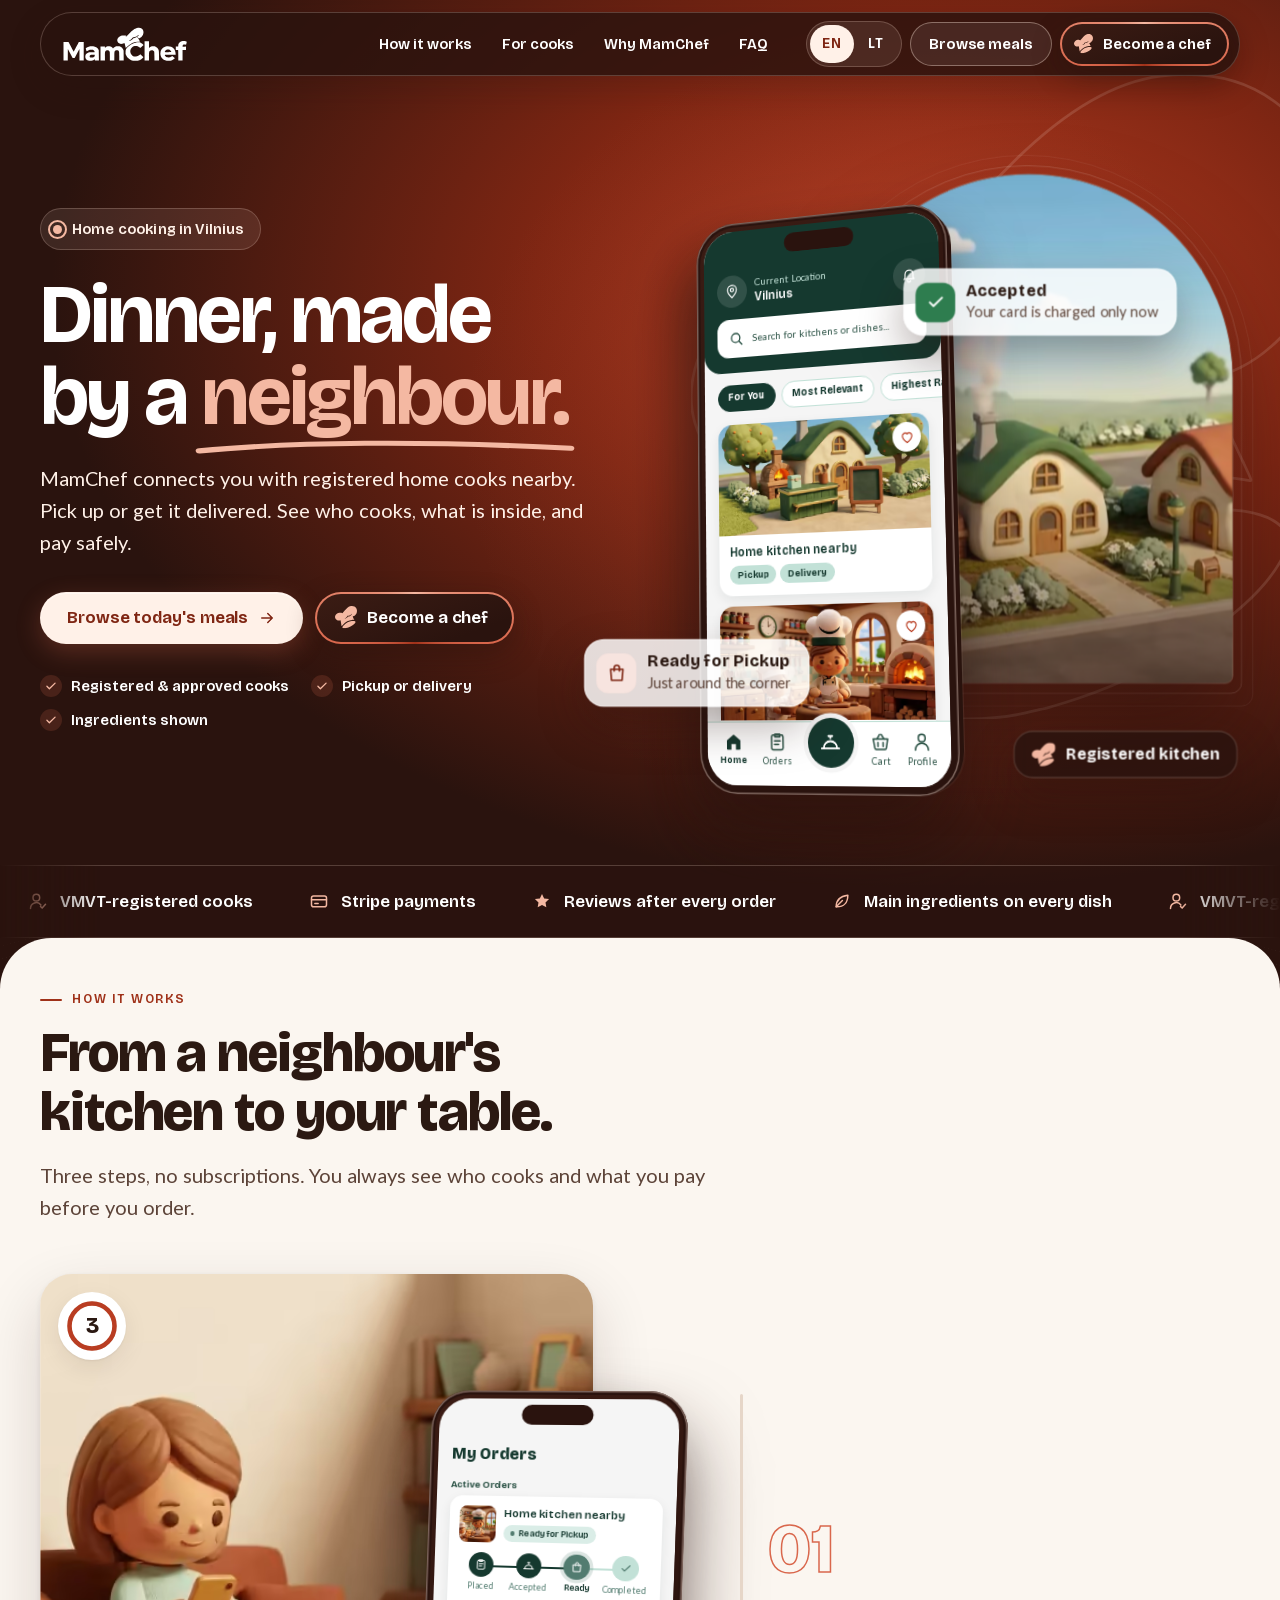
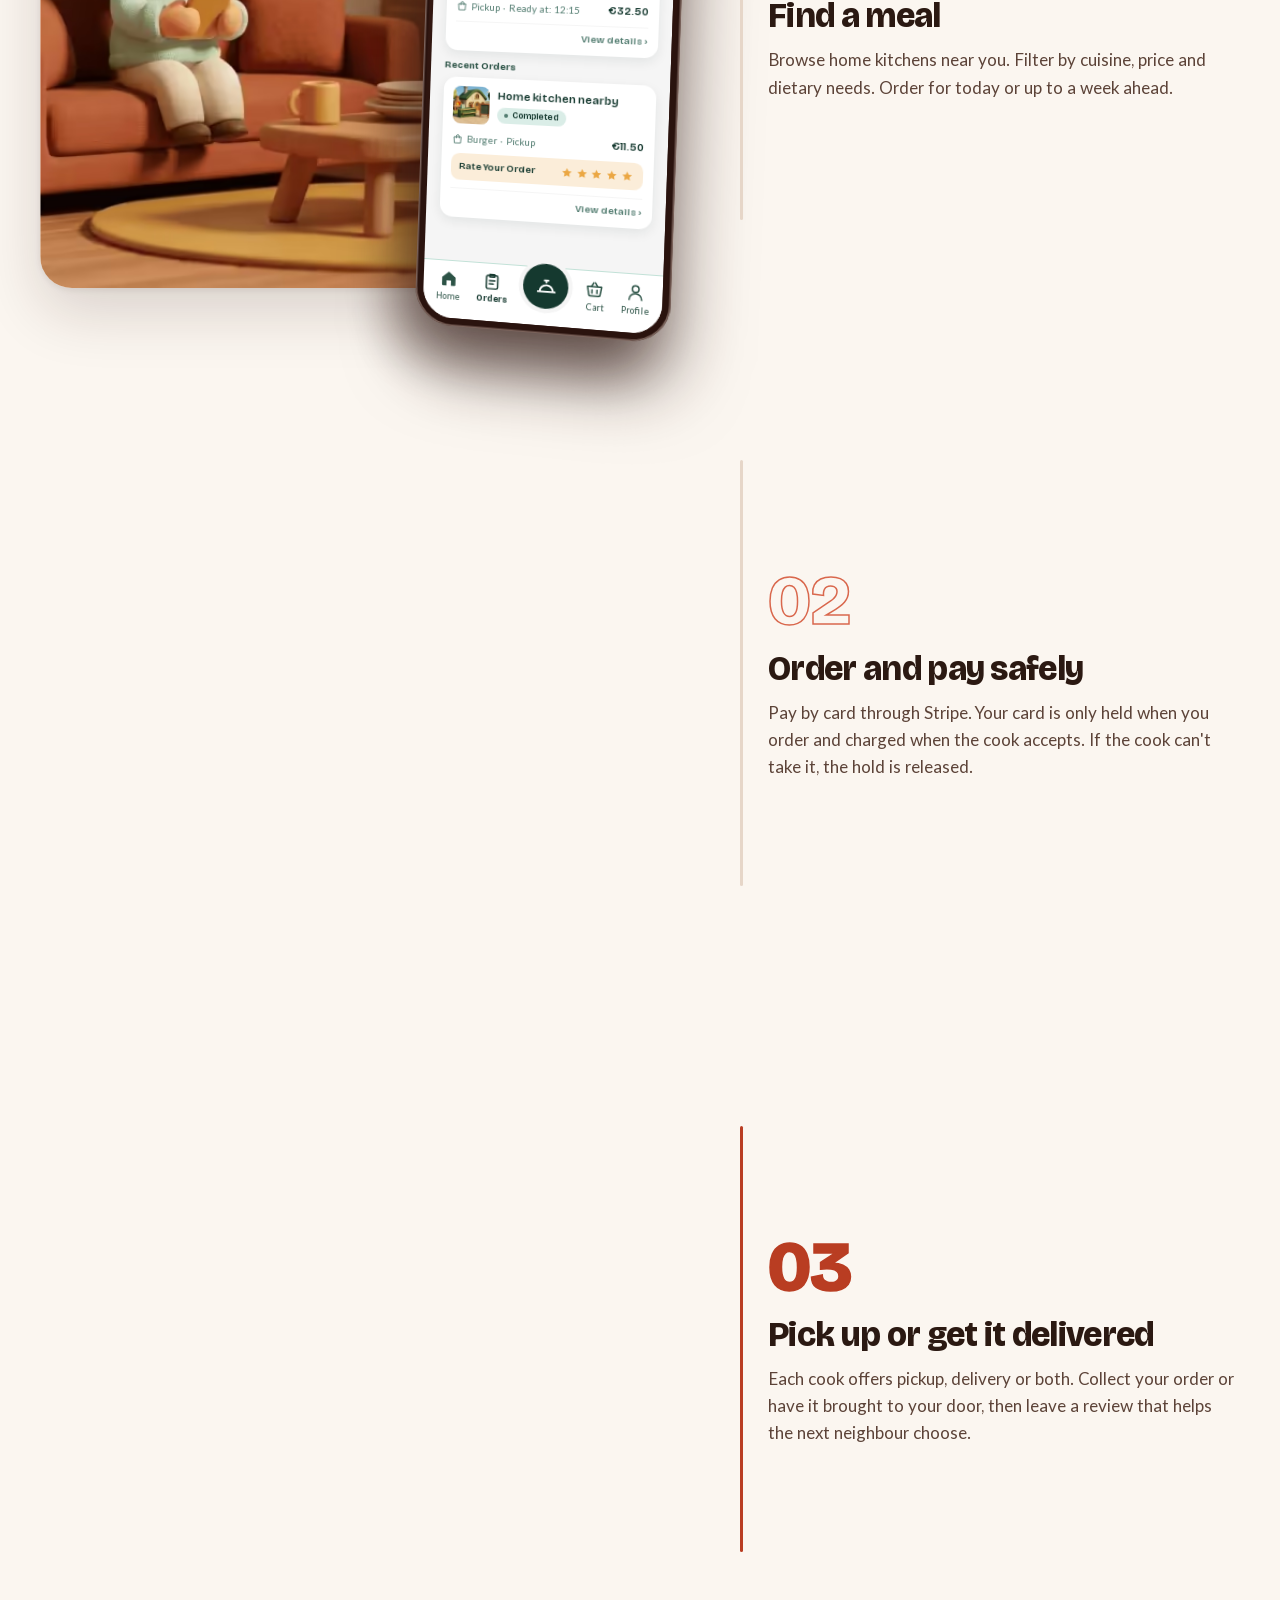
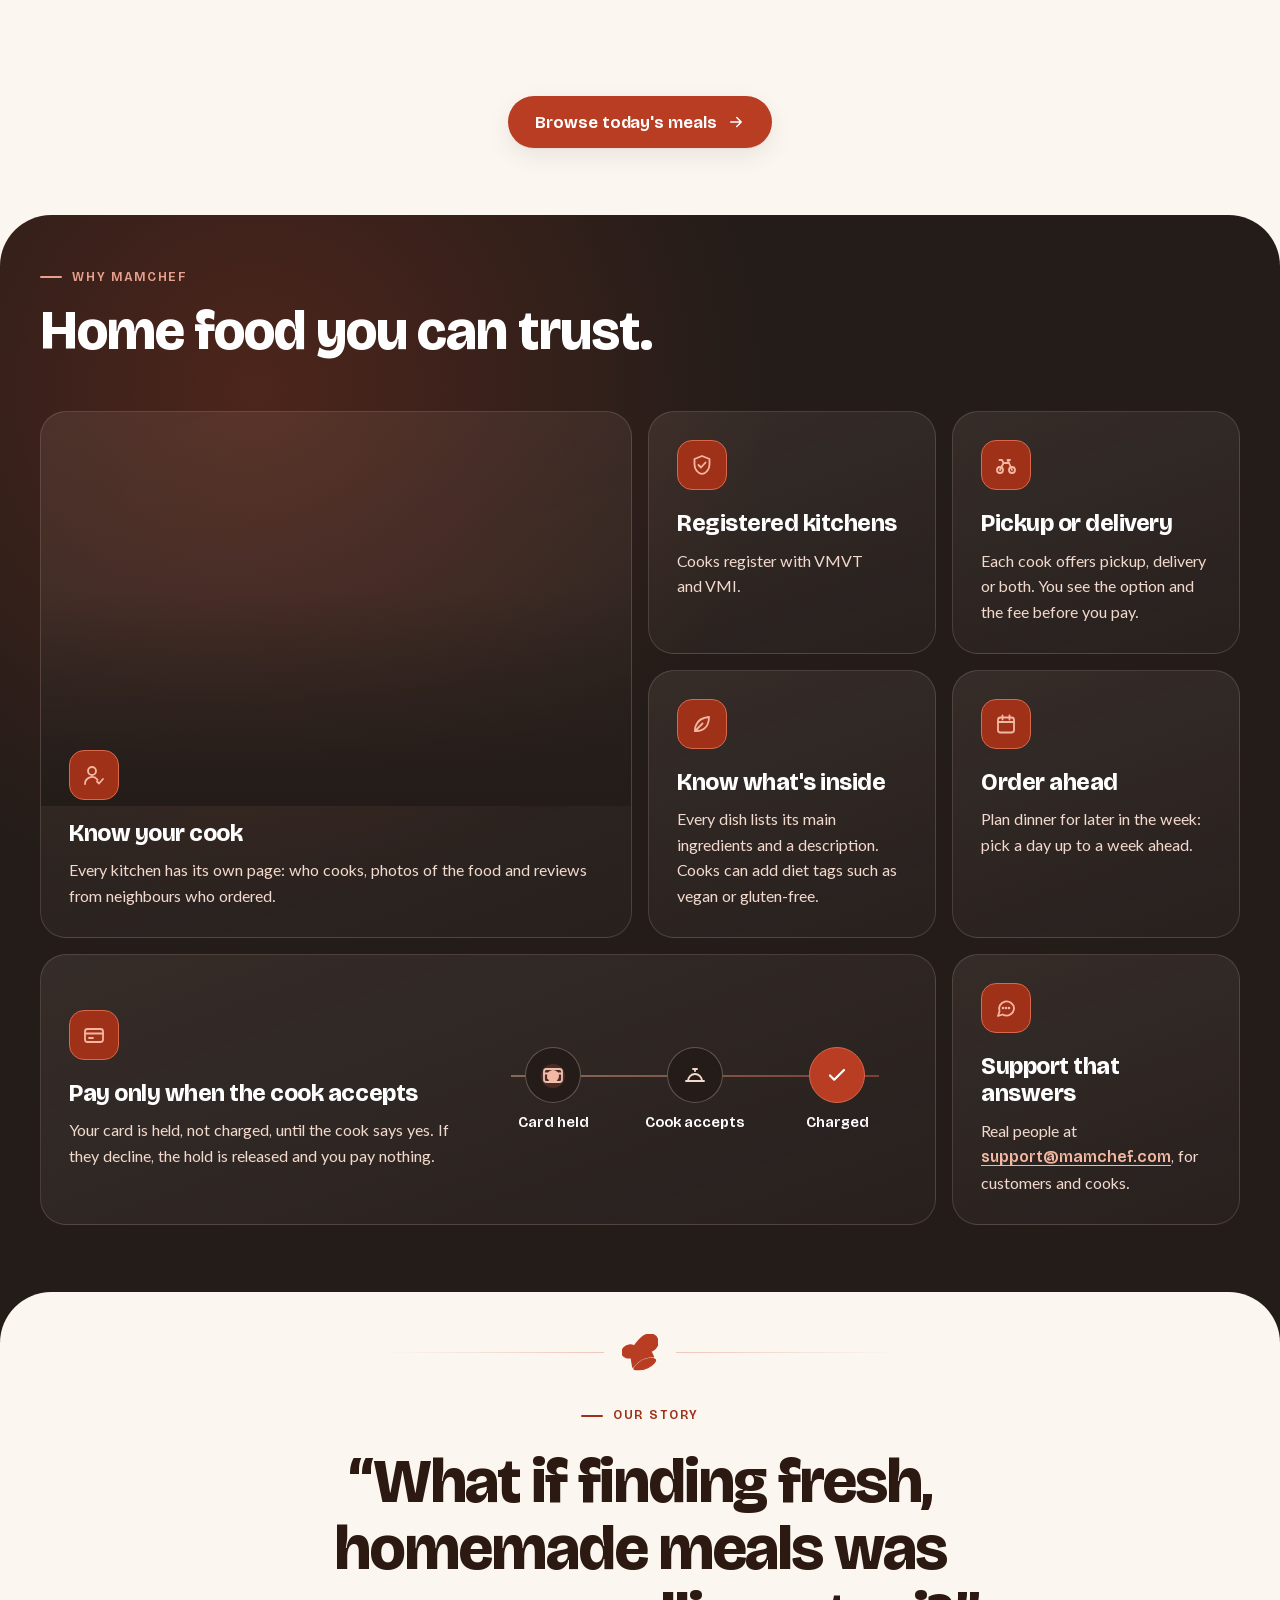
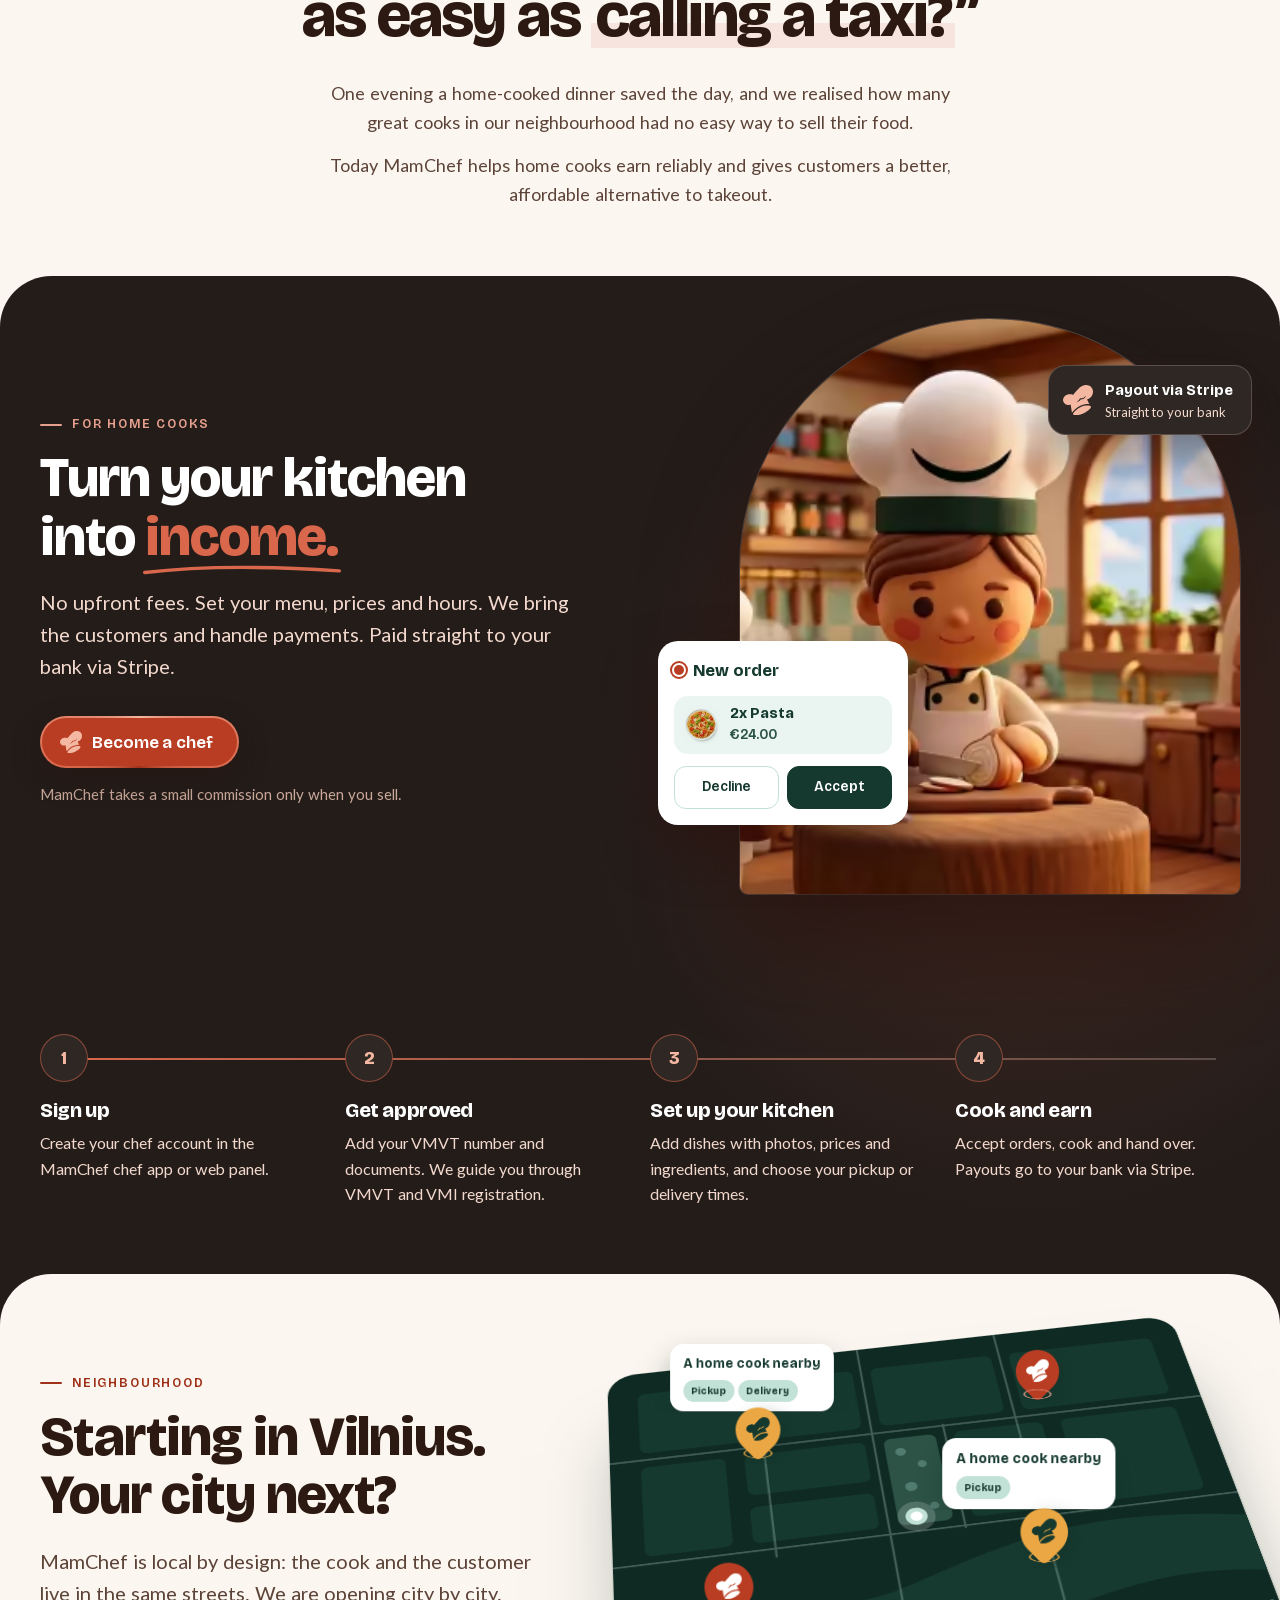
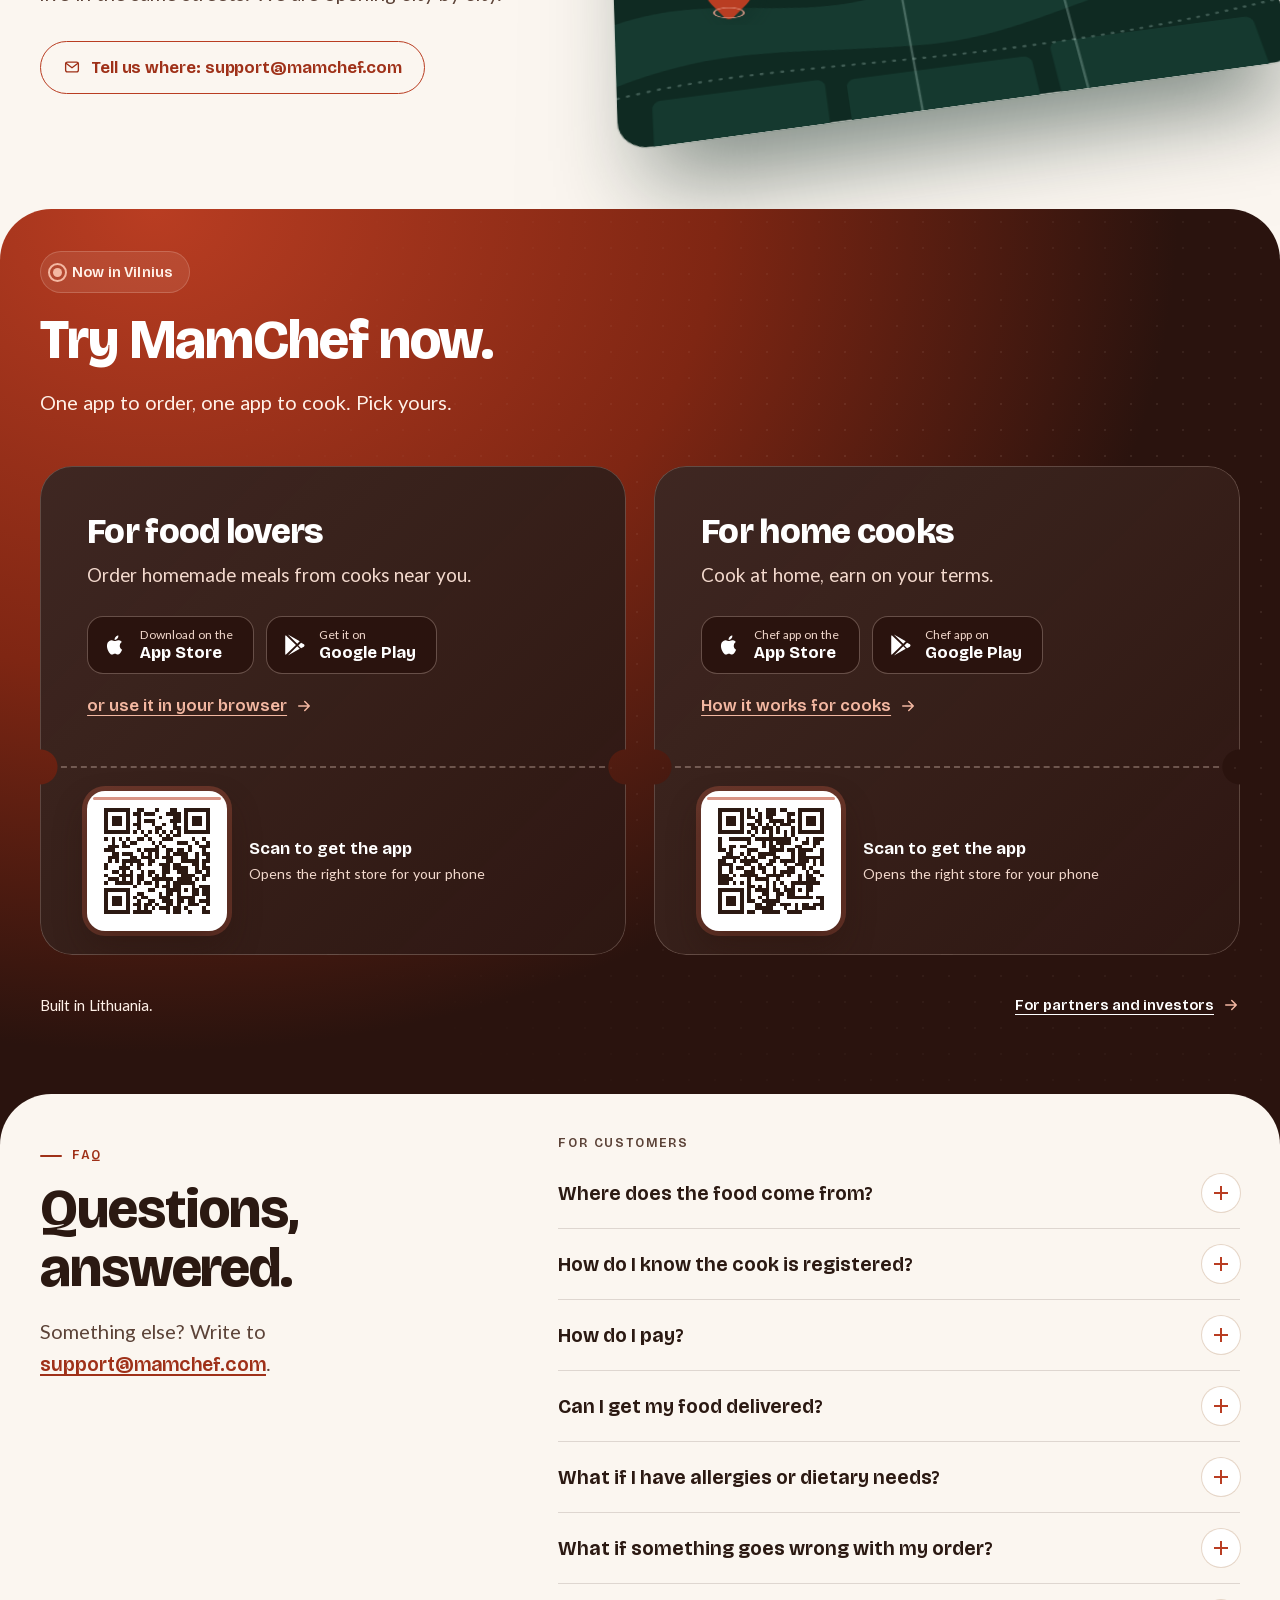
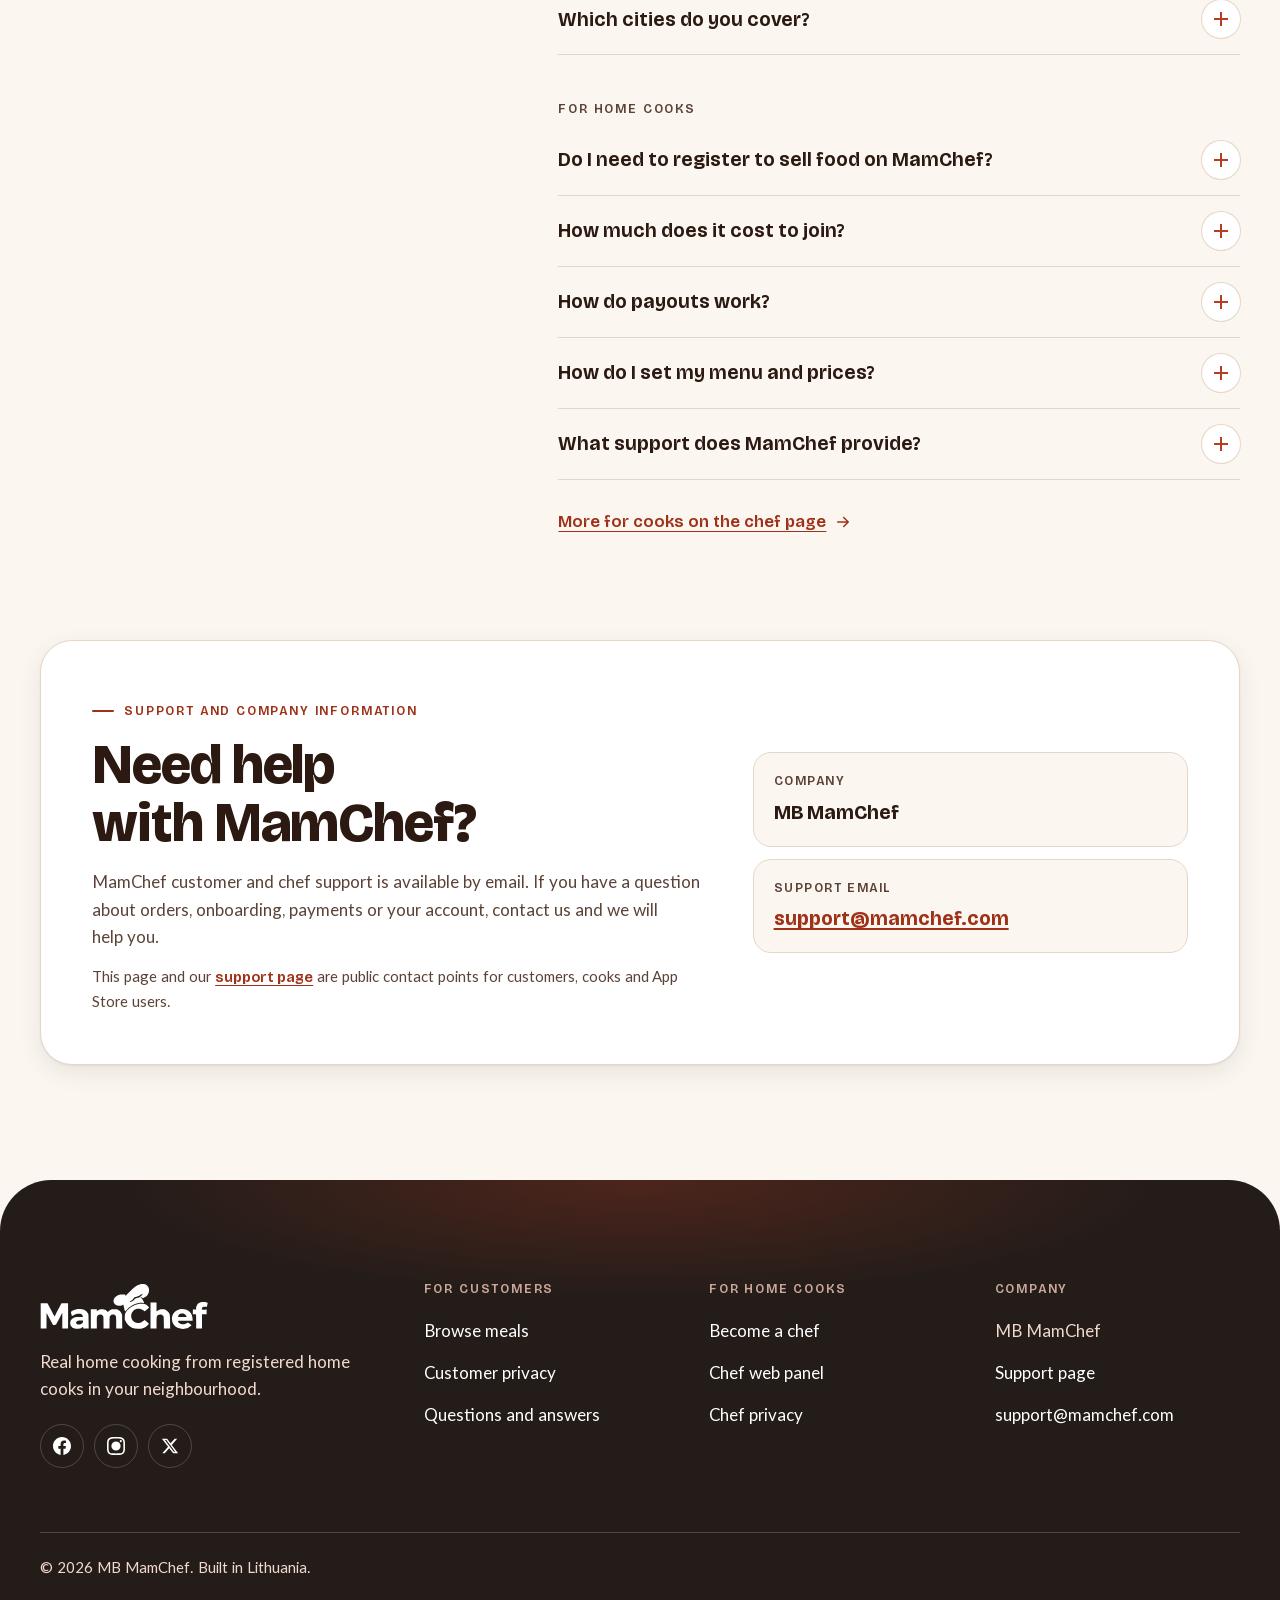
==== commit 904d18ac: "T-20261024-02 r1: rust-600 icon badges in why and kitchen tiles Design round-1 decision (review REDO" ====
--- a/index.html
+++ b/index.html
@@ -34,7 +34,7 @@
 <script>(function(n,c){var u=n.userAgent||'';if(/iPhone|iPad|iPod/.test(u)||(/Macintosh/.test(u)&&n.maxTouchPoints>1))c.add('os-ios');else if(/Android/i.test(u))c.add('os-android')})(navigator,document.documentElement.classList)</script>
 <!-- CSS/JS are cached 30 days (immutable): after editing any assets/css or assets/js file, update its ?v= in all 5 pages to the first 8 chars of its new sha256 (shasum -a 256 FILE | cut -c1-8). -->
 <link rel="stylesheet" href="assets/css/site.css?v=215f2b9e">
-<link rel="stylesheet" href="assets/css/home.css?v=9bf437fc">
+<link rel="stylesheet" href="assets/css/home.css?v=484effb3">
 <script src="assets/js/site.js?v=e4d9827e" defer></script>
 <script src="assets/js/home.js?v=625e1e69" defer></script>
 <script type="application/ld+json">{"@context":"https://schema.org","@type":"Organization","name":"MB MamChef","alternateName":"MamChef","url":"https://mamchef.com/","logo":"https://mamchef.com/assets/img/icon-192.png","email":"support@mamchef.com","sameAs":["https://www.facebook.com/people/Mamchefofficial/61579213977609/","https://www.instagram.com/mamchefofficial/","https://x.com/MamChefOfficial"]}</script>
--- a/assets/css/home.css
+++ b/assets/css/home.css
@@ -343,7 +343,7 @@
 }
 .bento:hover .tile::before, .bento:hover .tile::after, .tile:focus-within::after { opacity: 1; }
 .tile.is-tap { transform: translateY(-4px); }
-.tile-ic { display: grid; place-items: center; width: 50px; height: 50px; border-radius: 15px; background: rgba(185, 61, 34, .22); border: 1px solid rgba(217, 103, 76, .4); color: var(--peach); }
+.tile-ic { display: grid; place-items: center; width: 50px; height: 50px; border-radius: 15px; background: var(--rust-600); border: 1px solid var(--rust-400); color: var(--peach); }
 .tile-ic svg { width: 24px; height: 24px; }
 .tile h3 { margin-top: 20px; color: var(--white); font-size: clamp(1.25rem, 1.1rem + .5vw, 1.5rem); font-weight: 750; line-height: 1.15; }
 .tile p { margin-top: 10px; color: var(--blush); font-size: 1rem; }
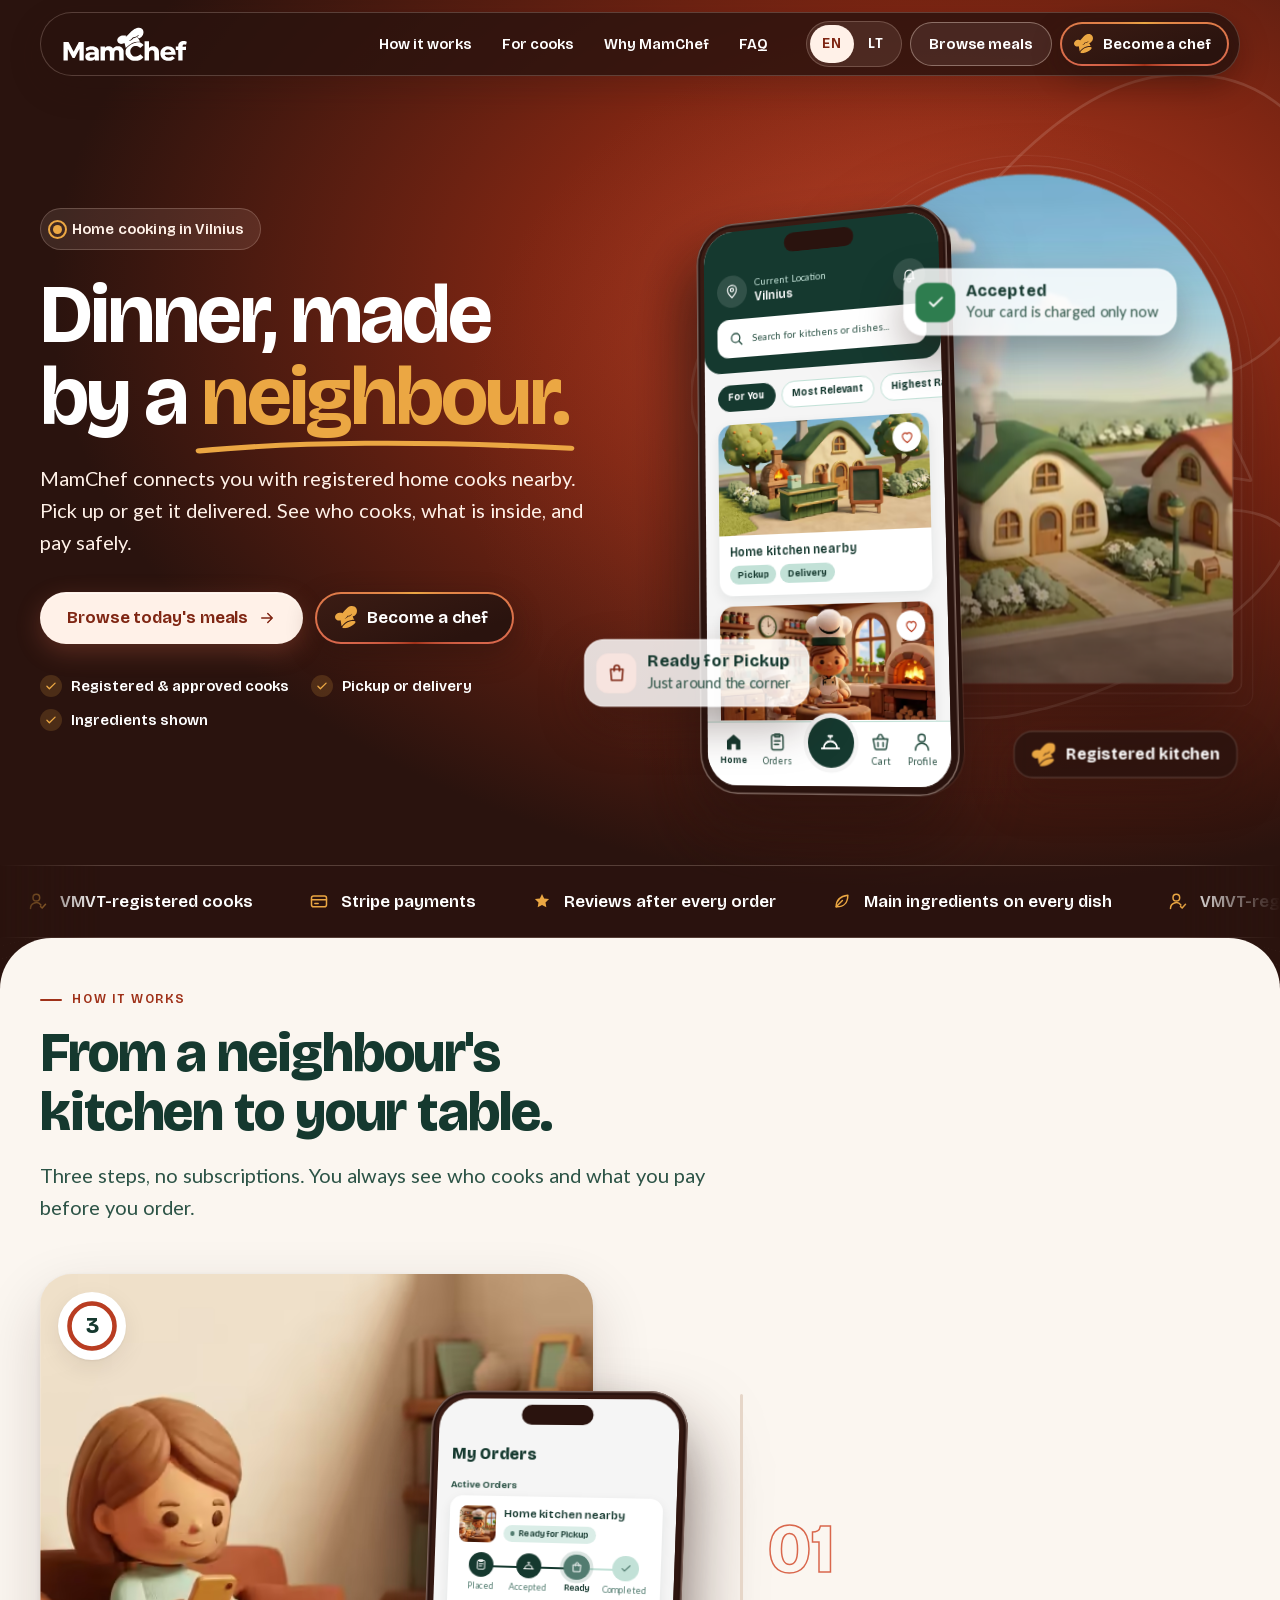
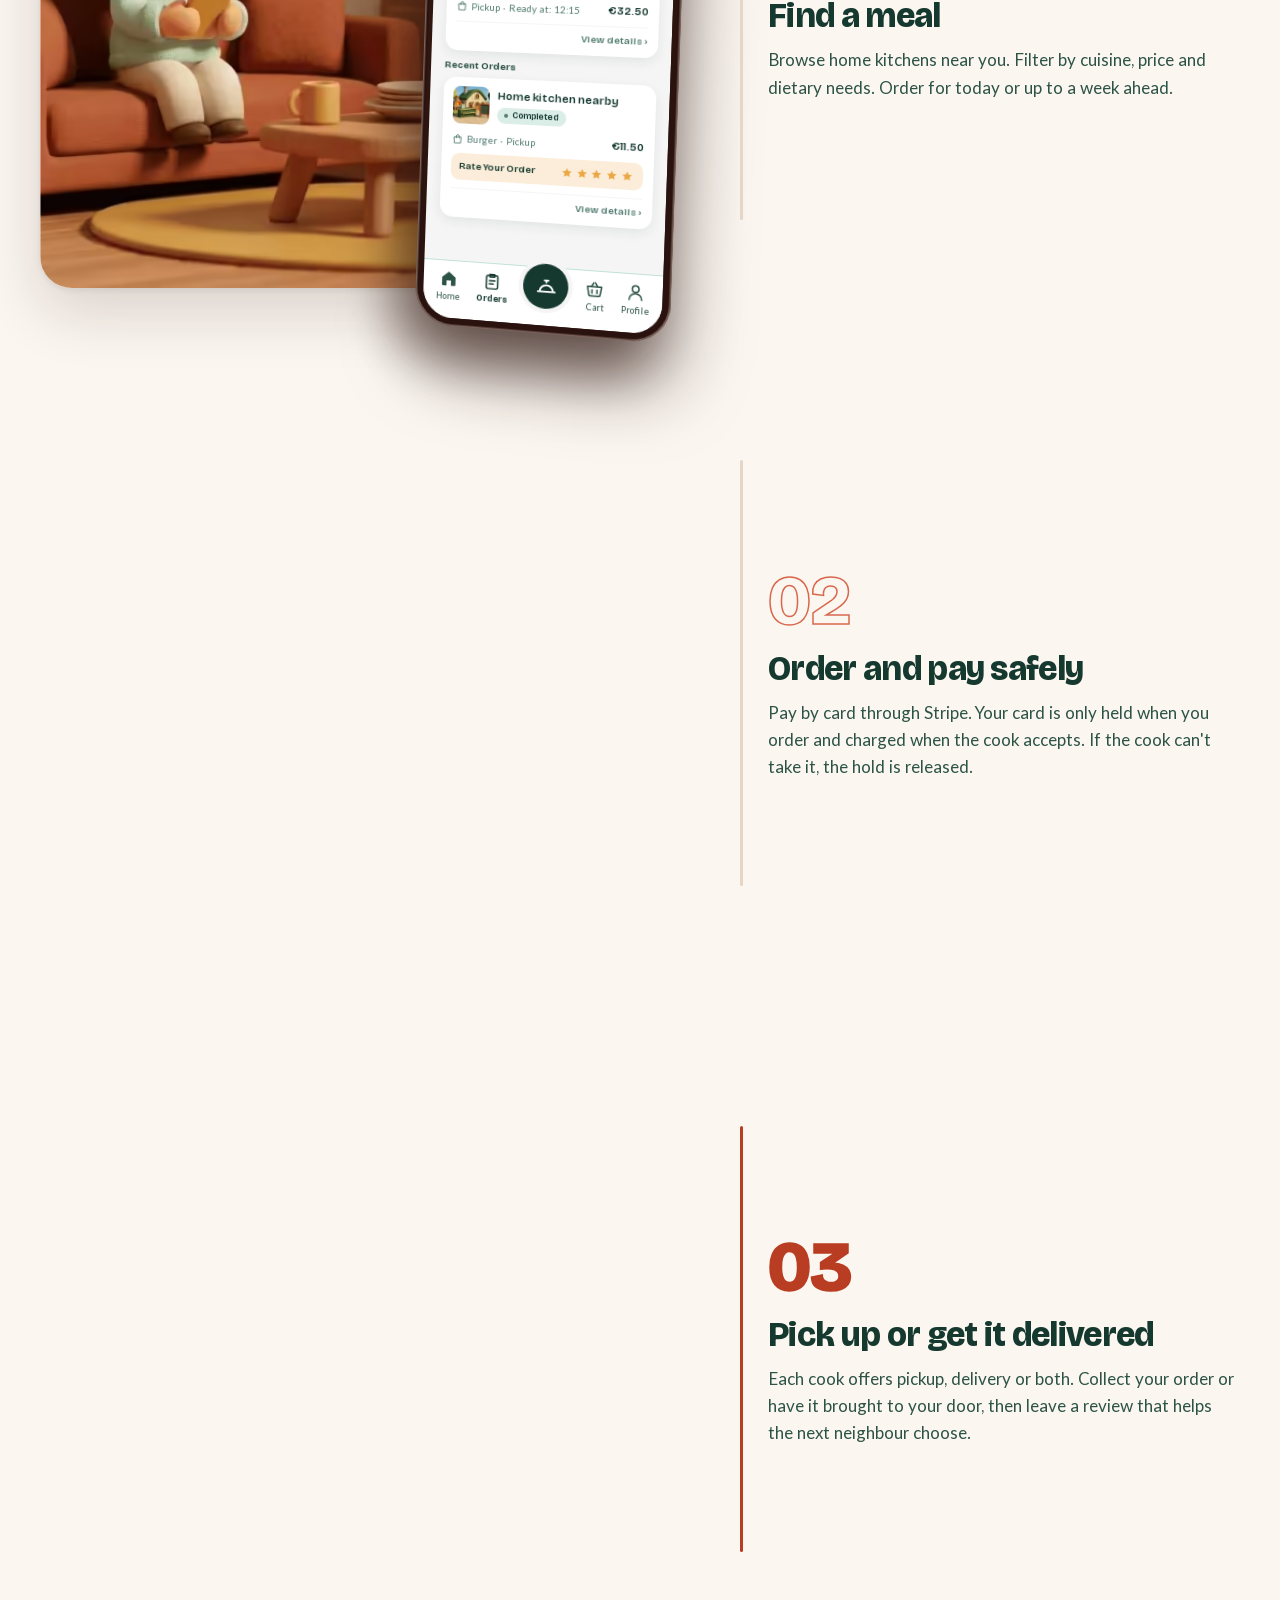
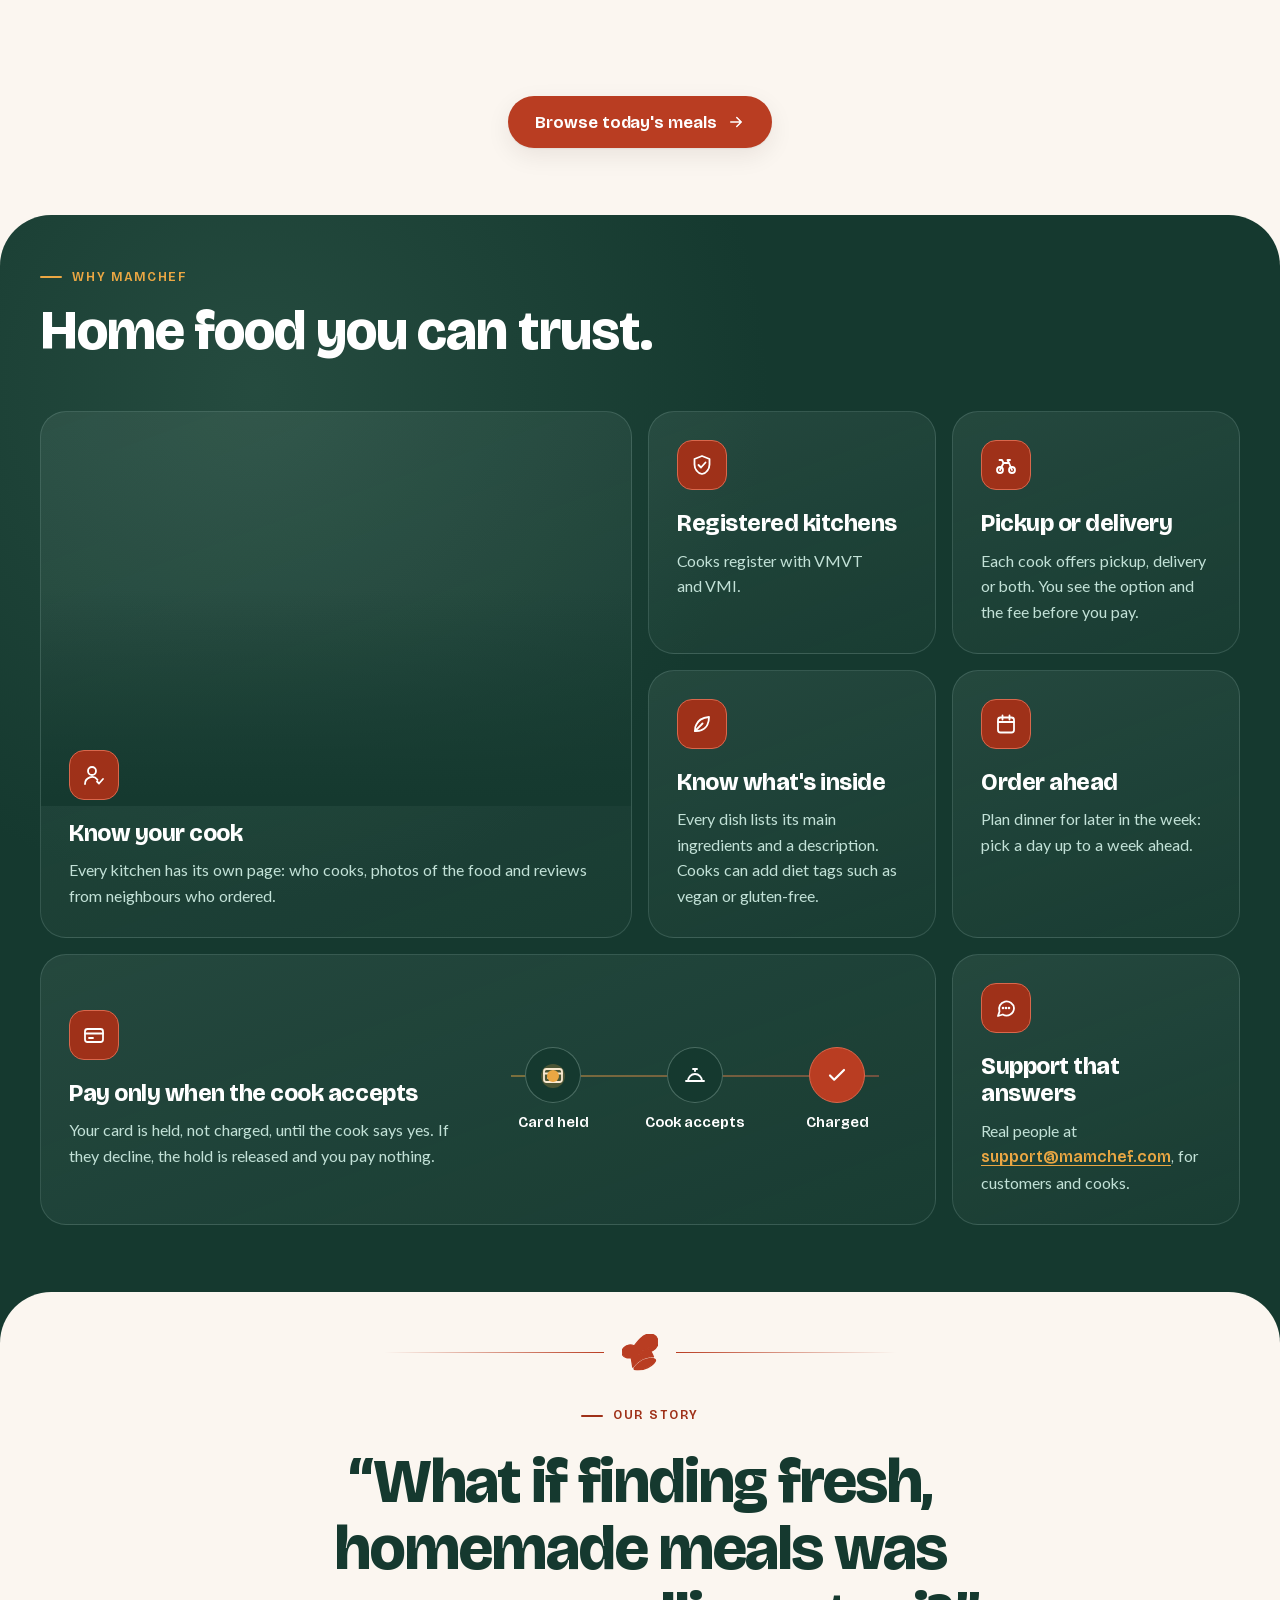
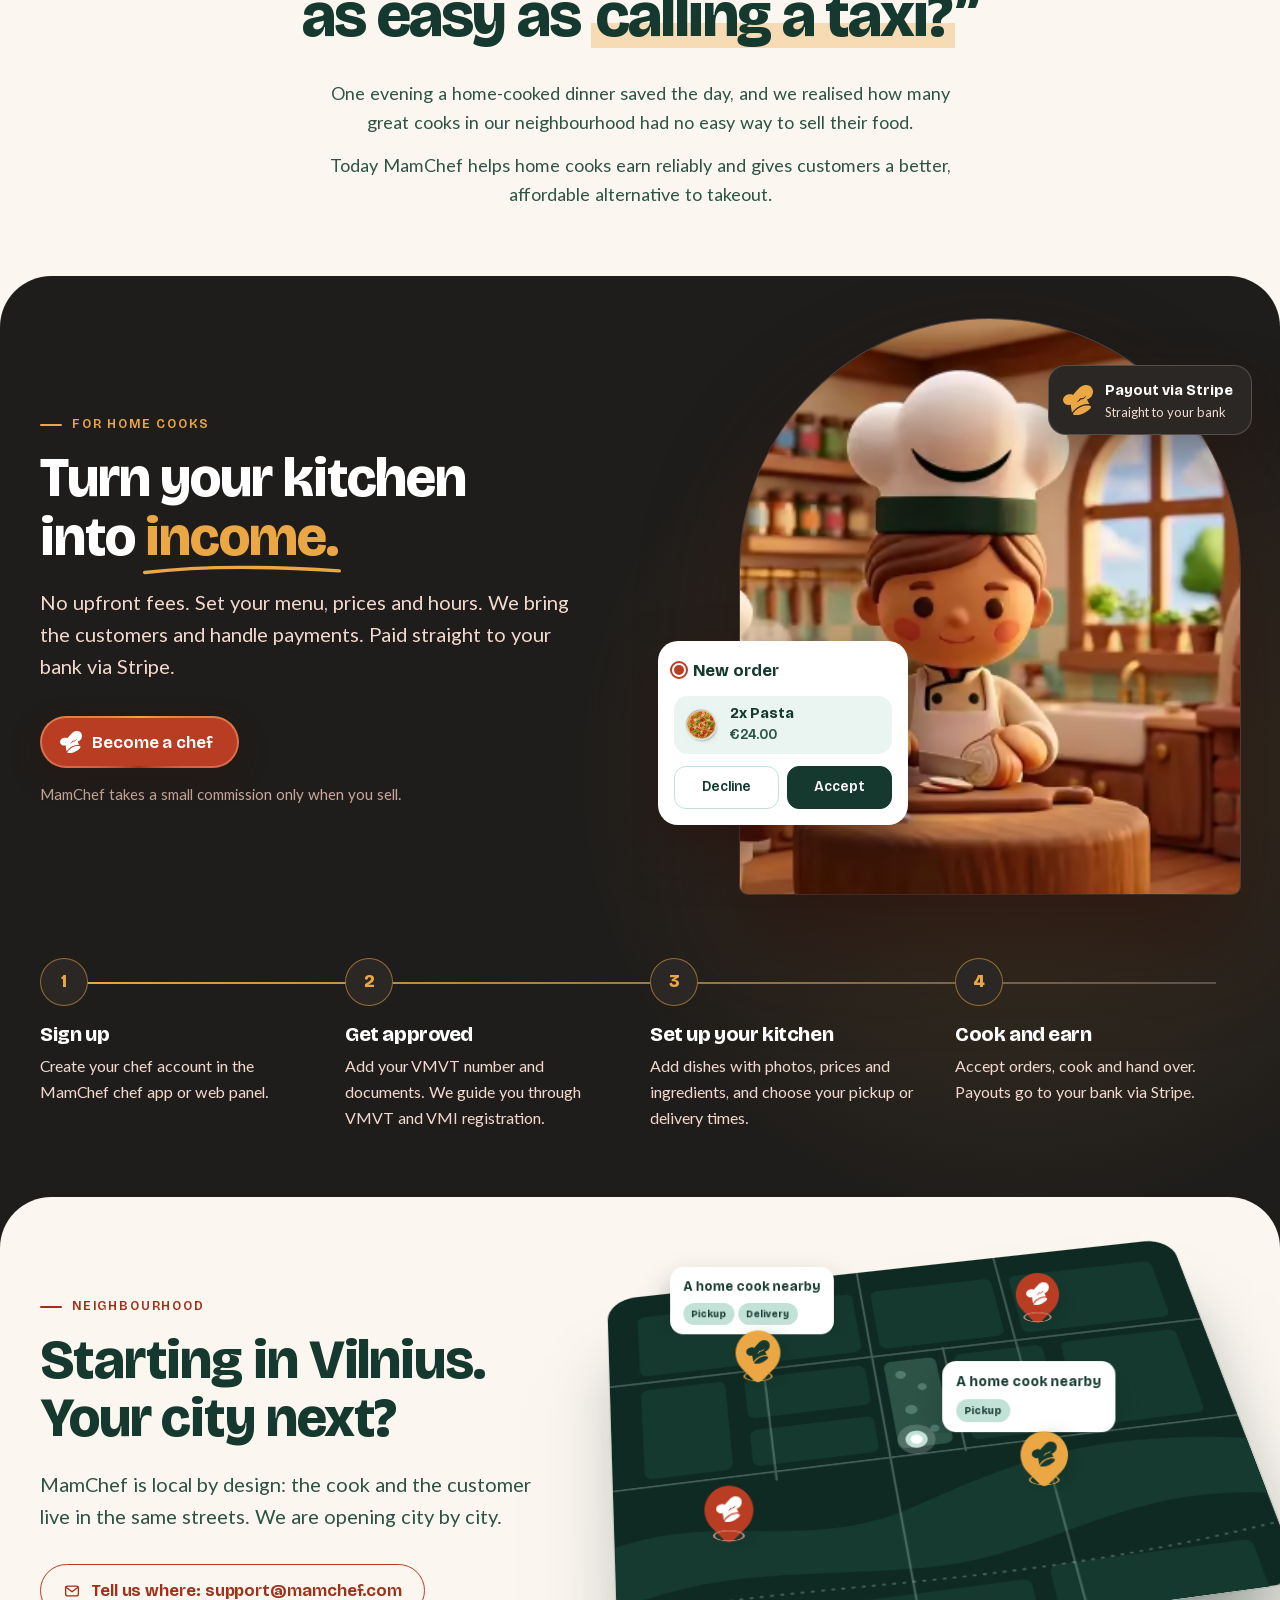
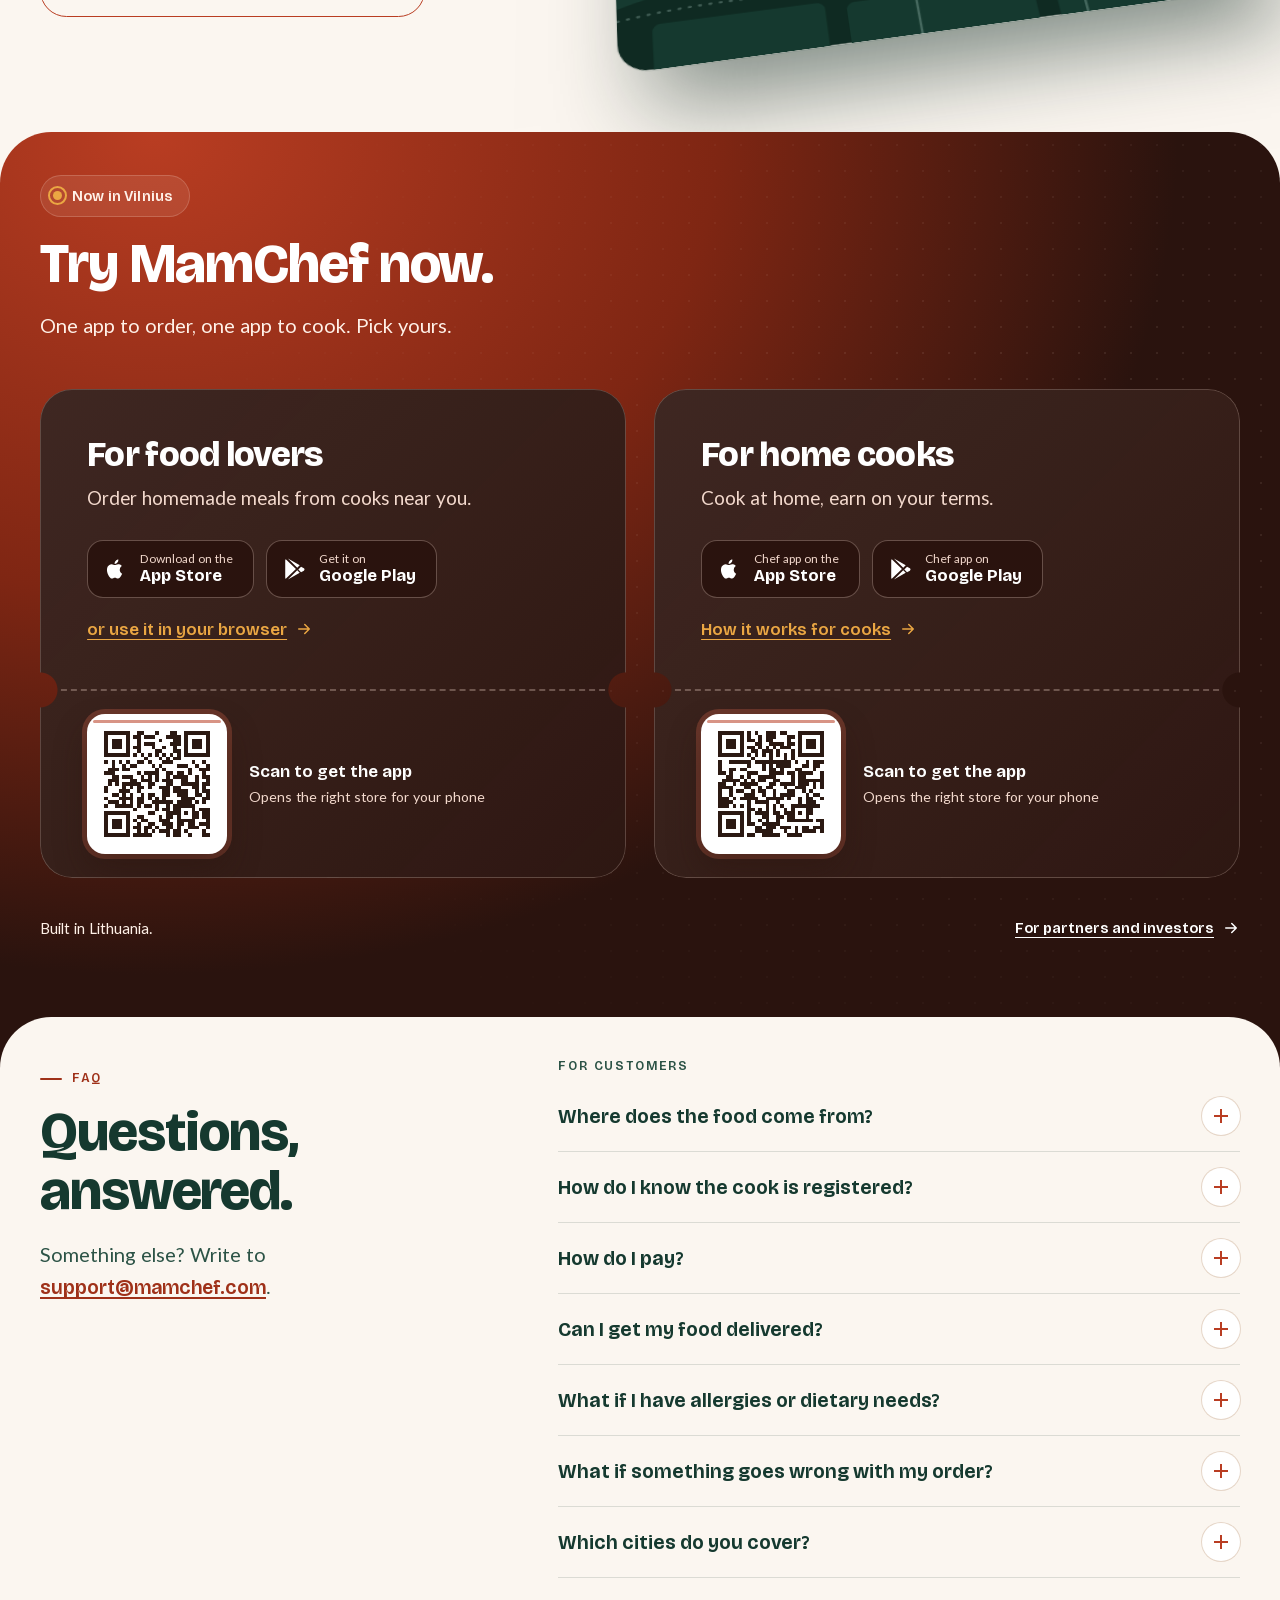
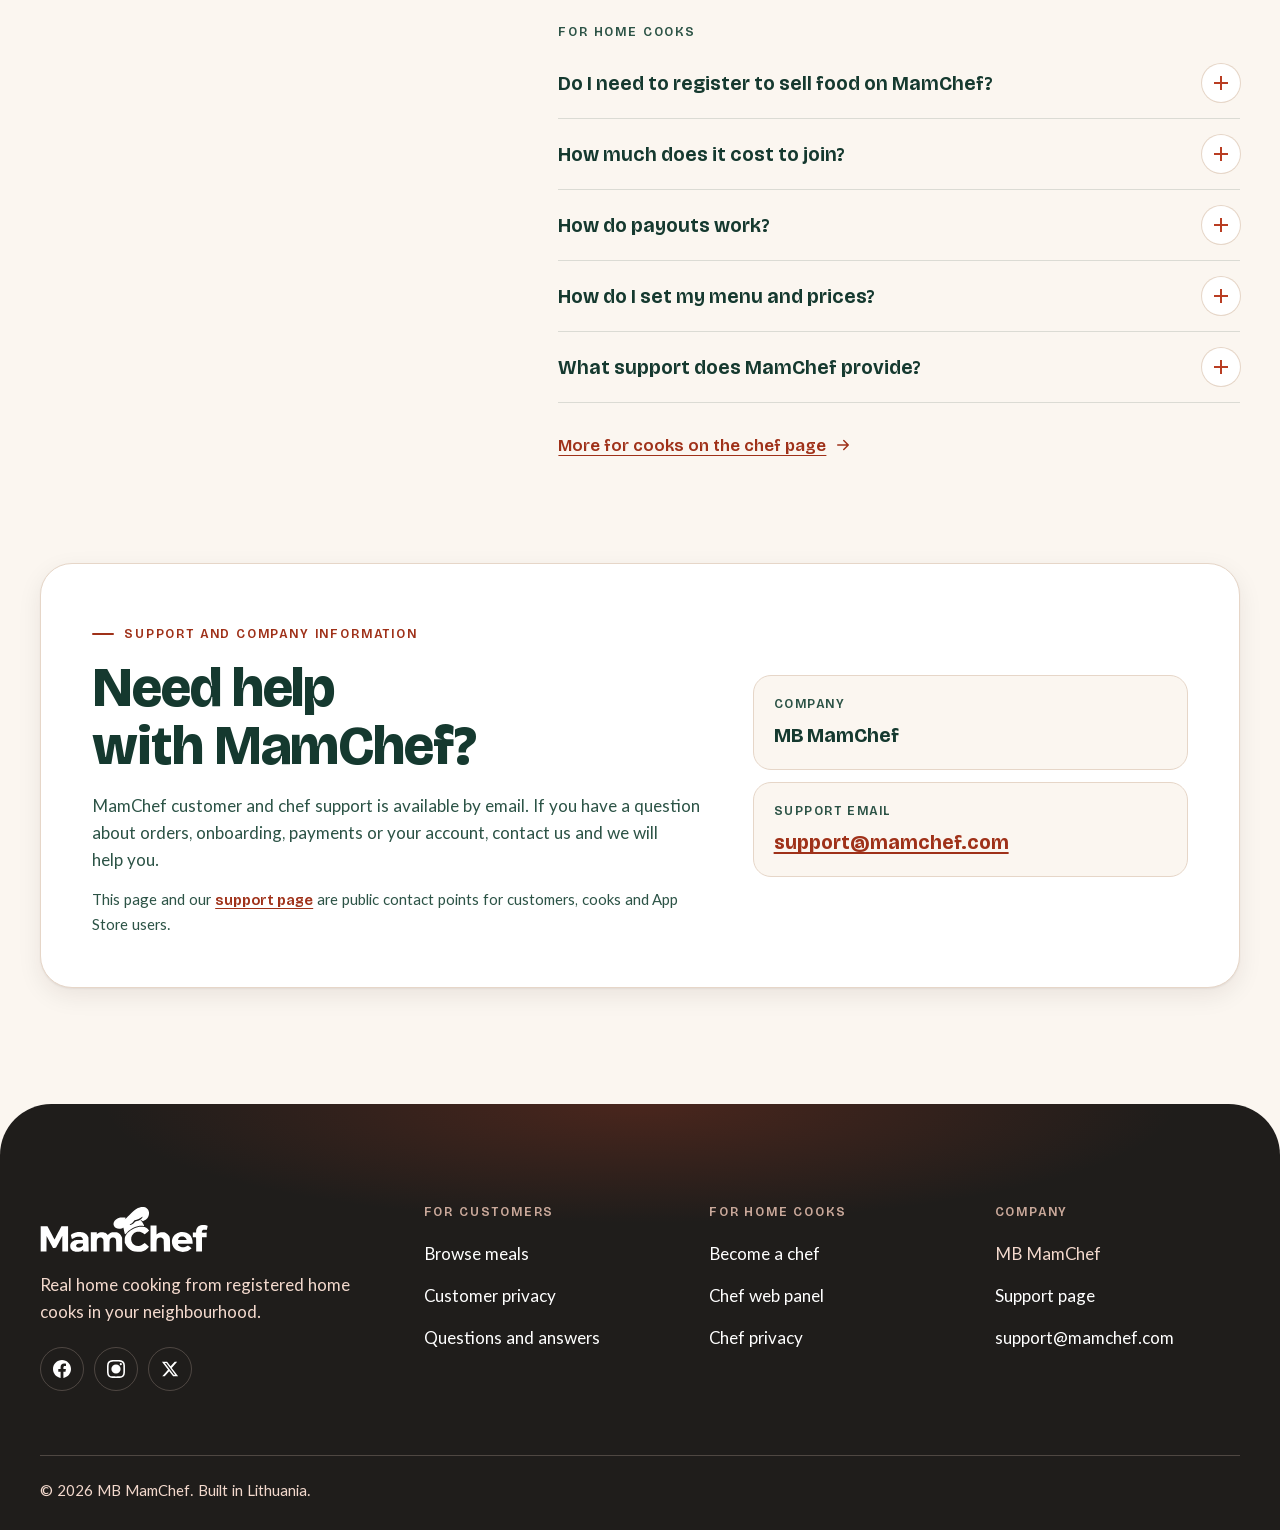
==== commit d4009977: "T-20261024-03: three-colour palette (rust leads, gold + forest real) - forest #15392f: home .why and" ====
--- a/index.html
+++ b/index.html
@@ -33,8 +33,8 @@
 <script>(function(d){var c=d.documentElement.classList,l;c.add('js');try{l=localStorage.getItem('mc-lang')}catch(e){}if(!l){var n=(navigator.languages&&navigator.languages[0])||navigator.language||'';l=n.toLowerCase().indexOf('lt')===0?'lt':'en'}if(l==='lt')c.add('i18n-wait');if(window.matchMedia&&matchMedia('(prefers-reduced-motion: reduce)').matches)c.add('motion-off')})(document)</script>
 <script>(function(n,c){var u=n.userAgent||'';if(/iPhone|iPad|iPod/.test(u)||(/Macintosh/.test(u)&&n.maxTouchPoints>1))c.add('os-ios');else if(/Android/i.test(u))c.add('os-android')})(navigator,document.documentElement.classList)</script>
 <!-- CSS/JS are cached 30 days (immutable): after editing any assets/css or assets/js file, update its ?v= in all 5 pages to the first 8 chars of its new sha256 (shasum -a 256 FILE | cut -c1-8). -->
-<link rel="stylesheet" href="assets/css/site.css?v=215f2b9e">
-<link rel="stylesheet" href="assets/css/home.css?v=484effb3">
+<link rel="stylesheet" href="assets/css/site.css?v=c7d52525">
+<link rel="stylesheet" href="assets/css/home.css?v=f48606f0">
 <script src="assets/js/site.js?v=e4d9827e" defer></script>
 <script src="assets/js/home.js?v=625e1e69" defer></script>
 <script type="application/ld+json">{"@context":"https://schema.org","@type":"Organization","name":"MB MamChef","alternateName":"MamChef","url":"https://mamchef.com/","logo":"https://mamchef.com/assets/img/icon-192.png","email":"support@mamchef.com","sameAs":["https://www.facebook.com/people/Mamchefofficial/61579213977609/","https://www.instagram.com/mamchefofficial/","https://x.com/MamChefOfficial"]}</script>
--- a/assets/css/site.css
+++ b/assets/css/site.css
@@ -1,25 +1,27 @@
 /* MamChef website: shared styles (all pages).
-   Colours (T-20261024-01): site chrome is rust-first = the "site chrome" tokens in :root (rust family, warm neutrals,
-   semantic ok/err/warn/info). The original app tokens (forest/deep/sage/mint/gold/night...) keep their values and are used
-   ONLY inside the app mock-ups (they show the real apps) and the hidden BizzChef block. rgba() uses the same triplets:
-   ink 43,25,18 | ember 42,19,14 | ember-card 59,28,20 | blush 243,217,205 | peach 244,184,162 | rust-300 232,160,142
-   rust-400 217,103,76 | rust-500 185,61,34 | rust-600 159,49,25 | rust-700 127,38,19 | white 255,255,255
-   char 35,28,25 | char-card 47,39,35 (T-20261024-02: calm warm-charcoal bands; rust walls only hero + closing band)
-   app zone only: forest 21,57,47 | sage 82,124,112 | mint 194,225,215 | gold 235,167,67 | night 15,42,34 */
+   Colours (T-20261024-03): the brand is THREE colours, rust leads: rust #b93d22 (hero + closing walls, every button, link,
+   number, rust glow on rust walls), forest #15392f (one calm band per page: home .why, /chefs .ch-kitchen; heading text via
+   --ink, body via --umber/--taupe greens), gold #eba743 (accent on dark only: highlight words + underlines, icons, eyebrows,
+   links, hats; never on cream, never on rust-500 surfaces: white there). Other dark bands + footer = neutral charcoal.
+   Light-rust tints are sparing (rust-100 chip only). Semantic ok/err/warn/info unchanged. rgba() uses the same triplets:
+   ink = forest 21,57,47 | deep 44,83,70 | mint 194,225,215 | gold 235,167,67 | ember 42,19,14 | ember-card 59,28,20
+   blush 243,217,205 | rust-300 232,160,142 | rust-400 217,103,76 | rust-500 185,61,34 | rust-600 159,49,25
+   rust-700 127,38,19 | white 255,255,255 | char 31,29,27 | char-card 42,39,36
+   app zone only: sage 82,124,112 | night 15,42,34 */
 
 :root {
   color-scheme: only light; /* "only" = opt out of browser auto-dark / forced dark mode (plain "light" does not) */
-  /* app zone (real app UI inside the phone/chef mock-ups) + hidden BizzChef block: original app tokens, frozen.
-     NOT for site chrome. */
+  /* original app tokens (values frozen). forest/deep/mint/gold are also brand chrome tokens since T-20261024-03 (see header);
+     sage/paper/night/... stay app zone only (real app UI inside the phone/chef mock-ups + hidden BizzChef block). */
   --forest: #15392f; --deep: #2c5346; --sage: #527c70; --mint: #c2e1d7;
   --gold: #eba743; --rust: #b93d22; --paper: #f5f5f5; --white: #ffffff;
   --night: #0f2a22; --night-card: #163a30; --night-input: #12332a;
   --sage-lt: #8aa89e; --rust-lt: #e8a08e; --rust-pale: #f7e4df;
-  /* site chrome (T-20261024-01): rust-first palette, see header */
+  /* site chrome (T-20261024-01, T-20261024-03): rust family + neutrals, see header */
   --rust-50: #fbf0ec; --rust-100: #f7e4df; --rust-200: #efc6ba; --rust-300: #e8a08e; --rust-400: #d9674c;
-  --rust-500: #b93d22; --rust-600: #9f3119; --rust-700: #7f2613; --rust-800: #5c1b0e; --peach: #f4b8a2;
-  --cream: #fbf6f0; --sand: #f3e9df; --line: #e6d6c8; --ink: #2b1912; --umber: #5c4338; --taupe: #7a6154;
-  --ember: #2a130e; --ember-card: #3b1c14; --char: #231c19; --char-card: #2f2723; --on-dark: #ffffff; --on-rust: #fff1e8; --blush: #f3d9cd; --blush-dim: #c9a89a;
+  --rust-500: #b93d22; --rust-600: #9f3119; --rust-700: #7f2613; --rust-800: #5c1b0e;
+  --cream: #fbf6f0; --sand: #f3e9df; --line: #e6d6c8; --ink: #15392f; --umber: #2c5346; --taupe: #47695c;
+  --ember: #2a130e; --ember-card: #3b1c14; --char: #1f1d1b; --char-card: #2a2724; --on-dark: #ffffff; --on-rust: #fff1e8; --blush: #f3d9cd; --blush-dim: #c9a89a;
   --ok: #2e7d4f; --err: #b3173e; --warn: #eba743; --warn-text: #8a5a00; --info: #2f6f8f;
 
   --ease: cubic-bezier(.22, 1, .36, 1);
@@ -119,13 +121,13 @@
 .btn-gold:hover::after { transform: translateX(120%); }
 .btn-gold:active { background: var(--blush); color: var(--rust-800); }
 .btn-glass { background: rgba(255, 255, 255, .08); color: var(--white); border-color: rgba(243, 217, 205, .4); }
-.btn-glass:hover { background: rgba(255, 255, 255, .14); border-color: var(--peach); }
-/* "Become a chef": dark pill with the real logo hat and a slowly turning peach-rust ring (site palette).
+.btn-glass:hover { background: rgba(255, 255, 255, .14); border-color: var(--gold); }
+/* "Become a chef": dark pill with the real logo hat (gold) and a slowly turning gold-rust ring (site palette).
    Ring = rotating conic layer (::before, transform only) under an inner ember fill (::after); hover = lift, glow, light sweep. */
 .btn-chef { color: var(--white); background: transparent; border: 0; padding: 0 26px 0 20px; box-shadow: 0 10px 28px rgba(42, 19, 14, .45); }
 .btn-chef::before {
   content: ""; position: absolute; z-index: -2; left: 50%; top: 50%; width: calc(100% + 56px); aspect-ratio: 1; pointer-events: none;
-  translate: -50% -50%; background: conic-gradient(from 0deg, var(--peach), var(--rust-400) 30%, var(--rust-600) 50%, var(--rust-400) 70%, var(--peach));
+  translate: -50% -50%; background: conic-gradient(from 0deg, var(--gold), var(--rust-400) 30%, var(--rust-600) 50%, var(--rust-400) 70%, var(--gold));
   animation: chef-ring 5s linear infinite;
 }
 .btn-chef::after {
@@ -135,7 +137,7 @@
   transition: background-position .9s var(--ease);
 }
 @keyframes chef-ring { to { transform: rotate(1turn); } }
-.btn-chef .hat { width: 22px; height: auto; color: var(--peach); transition: transform .45s var(--ease); }
+.btn-chef .hat { width: 22px; height: auto; color: var(--gold); transition: transform .45s var(--ease); }
 .btn-chef:hover { box-shadow: 0 16px 38px rgba(42, 19, 14, .5), 0 0 26px rgba(217, 103, 76, .3); }
 .btn-chef:hover::after { background-position: 250% 0, 0 0; }
 .btn-chef:hover .hat { transform: rotate(-12deg) translateY(-1px); }
@@ -166,7 +168,7 @@
   box-shadow: 0 12px 32px rgba(42, 19, 14, .22);
 }
 .brand { display: block; width: 124px; flex: none; color: var(--white); border-radius: 8px; }
-.brand:hover { color: var(--peach); }
+.brand:hover { color: var(--gold); }
 .hdr-nav { margin-left: auto; }
 .hdr-nav ul { display: flex; gap: 2px; list-style: none; }
 .hdr-nav a {
@@ -174,7 +176,7 @@
   color: var(--white); text-decoration: none; font-family: var(--display); font-weight: 600; font-size: .9375rem;
   transition: background-color .25s, color .25s;
 }
-.hdr-nav a:hover { background: rgba(185, 61, 34, .3); color: var(--peach); }
+.hdr-nav a:hover { background: rgba(185, 61, 34, .3); color: var(--gold); }
 .hdr-tools { display: flex; align-items: center; gap: 8px; margin-left: auto; }
 .hdr-nav + .hdr-tools { margin-left: 8px; }
 
@@ -184,14 +186,14 @@
   color: var(--white); letter-spacing: .04em; transition: background-color .25s, color .25s;
 }
 .lang button[aria-pressed="true"] { background: var(--on-rust); color: var(--rust-700); }
-.lang button:not([aria-pressed="true"]):hover { color: var(--peach); }
+.lang button:not([aria-pressed="true"]):hover { color: var(--gold); }
 
 .icon-btn {
   display: inline-grid; place-items: center; width: 44px; height: 44px; border-radius: 999px; flex: none;
   color: var(--white); border: 1px solid var(--hair-dark); background: rgba(243, 217, 205, .06);
   transition: background-color .25s, color .25s;
 }
-.icon-btn:hover { background: rgba(243, 217, 205, .16); color: var(--peach); }
+.icon-btn:hover { background: rgba(243, 217, 205, .16); color: var(--gold); }
 .icon-btn svg { width: 18px; height: 18px; }
 
 .burger { display: none; }
@@ -205,7 +207,7 @@
 
 /* scroll progress (scroll-driven, progressive) */
 .progress { position: absolute; left: 28px; right: 28px; bottom: -1px; height: 2px; border-radius: 2px; overflow: hidden; pointer-events: none; }
-.progress i { display: block; height: 100%; background: linear-gradient(90deg, var(--peach), var(--rust-400)); transform-origin: 0 50%; transform: scaleX(0); }
+.progress i { display: block; height: 100%; background: linear-gradient(90deg, var(--gold), var(--rust-400)); transform-origin: 0 50%; transform: scaleX(0); }
 @supports (animation-timeline: scroll()) {
   .progress i { animation: progress linear both; animation-timeline: scroll(root); }
   @keyframes progress { to { transform: scaleX(1); } }
@@ -254,10 +256,10 @@
   display: flex; justify-content: space-between; align-items: center; min-height: 64px; color: var(--white);
   text-decoration: none; font-family: var(--display); font-weight: 700; font-size: clamp(1.5rem, 1.2rem + 1.6vw, 2.25rem);
 }
-.sheet li a::after { content: "\2192"; font-family: var(--text); color: var(--peach); font-size: 1.25rem; }
+.sheet li a::after { content: "\2192"; font-family: var(--text); color: var(--gold); font-size: 1.25rem; }
 .sheet-ctas { display: grid; gap: 12px; margin-top: 28px; }
 .sheet-ctas .btn { width: 100%; }
-.sheet-mail { color: var(--peach); font-family: var(--display); font-weight: 600; text-underline-offset: 4px; }
+.sheet-mail { color: var(--gold); font-family: var(--display); font-weight: 600; text-underline-offset: 4px; }
 .sheet-foot { display: flex; flex-wrap: wrap; align-items: center; justify-content: space-between; gap: 16px; margin-top: 28px; }
 body.sheet-open { overflow: hidden; }
 @media (min-width: 1100px) { .sheet { display: none !important; } }
@@ -271,8 +273,8 @@
 .js .hat-draw use { transition: stroke-dashoffset 1.6s var(--ease), fill .6s .9s ease; }
 .js .hat-draw:not(.in) use { stroke-dashoffset: 1; fill: transparent; }
 .hat-draw.outline-only use { fill: transparent !important; }
-.divider { display: flex; align-items: center; justify-content: center; gap: 18px; color: var(--rust-300); }
-.divider::before, .divider::after { content: ""; height: 1px; width: min(28vw, 220px); background: linear-gradient(90deg, transparent, var(--rust-200)); }
+.divider { display: flex; align-items: center; justify-content: center; gap: 18px; color: var(--rust-500); }
+.divider::before, .divider::after { content: ""; height: 1px; width: min(28vw, 220px); background: linear-gradient(90deg, transparent, var(--rust-500)); }
 .divider::after { transform: scaleX(-1); }
 .divider svg { width: 30px; }
 
@@ -292,7 +294,7 @@
 .ft-col h2 { font-size: .8125rem; font-weight: 600; letter-spacing: .14em; text-transform: uppercase; color: var(--blush-dim); margin-bottom: 14px; }
 .ft-col ul { list-style: none; display: grid; gap: 2px; }
 .ft-col a { display: inline-flex; align-items: center; min-height: 40px; color: var(--white); text-decoration: none; transition: color .25s; }
-.ft-col a:hover { color: var(--peach); text-decoration: underline; text-underline-offset: 4px; }
+.ft-col a:hover { color: var(--gold); text-decoration: underline; text-underline-offset: 4px; }
 .ft-col .muted { display: inline-flex; align-items: center; min-height: 40px; color: var(--blush); }
 .ft-giant { position: relative; margin: clamp(48px, 7vw, 96px) auto 0; color: var(--char-card); }
 .ft-giant .wm { fill: var(--char-card); stroke: rgba(243, 217, 205, .16); stroke-width: 1; }
--- a/assets/css/home.css
+++ b/assets/css/home.css
@@ -18,15 +18,15 @@
   background: rgba(243, 217, 205, .1); border: 1px solid var(--hair-dark); color: var(--on-rust);
   font-family: var(--display); font-weight: 600; font-size: .9375rem; letter-spacing: .01em;
 }
-.kicker-dot { position: relative; width: 9px; height: 9px; border-radius: 50%; background: var(--peach); }
-.kicker-dot::after { content: ""; position: absolute; inset: -5px; border-radius: 50%; border: 2px solid var(--peach); animation: ping 2.4s var(--ease) infinite; }
+.kicker-dot { position: relative; width: 9px; height: 9px; border-radius: 50%; background: var(--gold); }
+.kicker-dot::after { content: ""; position: absolute; inset: -5px; border-radius: 50%; border: 2px solid var(--gold); animation: ping 2.4s var(--ease) infinite; }
 @keyframes ping { 0% { transform: scale(.4); opacity: .9; } 80%, 100% { transform: scale(1.6); opacity: 0; } }
 
-/* Peach highlight word with a hand-drawn underline */
-.hl { position: relative; color: var(--peach); white-space: nowrap; }
+/* Gold highlight word with a hand-drawn gold underline (dark surfaces only) */
+.hl { position: relative; color: var(--gold); white-space: nowrap; }
 .hl::after {
   content: ""; position: absolute; left: -2%; right: -2%; bottom: -.12em; height: .22em; pointer-events: none;
-  background: url("data:image/svg+xml,%3Csvg xmlns='http://www.w3.org/2000/svg' viewBox='0 0 200 14' preserveAspectRatio='none'%3E%3Cpath d='M3 10C52 3 120 2 197 8' fill='none' stroke='%23f4b8a2' stroke-width='4' stroke-linecap='round'/%3E%3C/svg%3E") no-repeat center / 100% 100%;
+  background: url("data:image/svg+xml,%3Csvg xmlns='http://www.w3.org/2000/svg' viewBox='0 0 200 14' preserveAspectRatio='none'%3E%3Cpath d='M3 10C52 3 120 2 197 8' fill='none' stroke='%23eba743' stroke-width='4' stroke-linecap='round'/%3E%3C/svg%3E") no-repeat center / 100% 100%;
   transform-origin: 0 50%; transform: scaleX(1); transition: transform 1s .6s var(--ease);
 }
 .js .rv:not(.in) .hl::after { transform: scaleX(0); }
@@ -67,7 +67,7 @@
 .hero-ctas { display: flex; flex-wrap: wrap; gap: 12px; margin-top: 34px; }
 .chips { display: flex; flex-wrap: wrap; gap: 10px 22px; margin-top: 30px; list-style: none; }
 .chips li { display: inline-flex; align-items: center; gap: 9px; color: var(--white); font-family: var(--display); font-weight: 600; font-size: .9375rem; }
-.chips svg { width: 22px; height: 22px; padding: 4px; border-radius: 50%; background: rgba(217, 103, 76, .18); color: var(--peach); }
+.chips svg { width: 22px; height: 22px; padding: 4px; border-radius: 50%; background: rgba(235, 167, 67, .18); color: var(--gold); }
 
 /* Stage: arch window into the clay world + 3D phone + floating glass cards */
 .hero-stage { position: relative; perspective: 1400px; }
@@ -216,7 +216,7 @@
 .float-a { left: 40%; top: 20%; transform: translateZ(130px); }
 .float-b { left: -12%; top: 75%; transform: translateZ(140px); animation-duration: 9.5s; animation-delay: -3s; }
 .float-c { right: 4%; bottom: 3%; transform: translateZ(100px); padding: 10px 16px; background: rgba(42, 19, 14, .8); color: var(--white); border-color: var(--hair-dark); animation-duration: 10s; animation-delay: -5s; }
-.float-c .hat { width: 22px; color: var(--peach); }
+.float-c .hat { width: 22px; color: var(--gold); }
 @keyframes drift { 0%, 100% { translate: 0 0; } 50% { translate: 0 -10px; } }
 
 /* ---------- Trust strip (marquee; static wrapped list when motion is off) ---------- */
@@ -230,7 +230,7 @@
 .trust:hover .trust-track { animation-play-state: paused; }
 .trust-list { display: flex; gap: 56px; padding: 22px 28px; list-style: none; }
 .trust-list li { display: inline-flex; align-items: center; gap: 12px; color: var(--white); font-family: var(--display); font-weight: 600; font-size: 1.0625rem; white-space: nowrap; }
-.trust-list svg { width: 20px; height: 20px; color: var(--peach); }
+.trust-list svg { width: 20px; height: 20px; color: var(--gold); }
 @keyframes marquee { to { transform: translateX(-50%); } }
 .motion-off .trust { -webkit-mask-image: none; mask-image: none; }
 .motion-off .trust-track { width: auto; animation: none; justify-content: center; }
@@ -317,11 +317,11 @@
 }
 
 /* ======================= WHY (bento with spotlight) ======================= */
-.why { z-index: 2; overflow: hidden; background: var(--char); padding: var(--sec-top) 0 calc(var(--chap) + var(--sec-bot)); }
-.why::before { content: ""; position: absolute; left: -20%; top: -30%; width: 80%; aspect-ratio: 1; border-radius: 50%; background: radial-gradient(closest-side, rgba(185, 61, 34, .28), rgba(185, 61, 34, 0)); pointer-events: none; }
+.why { z-index: 2; overflow: hidden; background: var(--forest); padding: var(--sec-top) 0 calc(var(--chap) + var(--sec-bot)); }
+.why::before { content: ""; position: absolute; left: -20%; top: -30%; width: 80%; aspect-ratio: 1; border-radius: 50%; background: radial-gradient(closest-side, rgba(44, 83, 70, .7), rgba(44, 83, 70, 0)); pointer-events: none; }
 .why .wrap { position: relative; }
-/* T-20261024-02: why + cooks are calm warm-charcoal bands; rust is the accent inside them (eyebrow rust-300, highlight word rust-400) */
-.why .eyebrow, .cooks .eyebrow { color: var(--rust-300); }
+/* T-20261024-03: why = the forest band (mint text, gold accents, white icons in rust-600 tiles); cooks = neutral charcoal, gold accents */
+.why .eyebrow, .cooks .eyebrow { color: var(--gold); }
 .bento {
   display: grid; gap: 16px; margin-top: clamp(36px, 4vw, 56px);
   grid-template-columns: repeat(4, minmax(0, 1fr)); grid-template-areas: "a a b c" "a a d e" "g g g f";
@@ -329,40 +329,40 @@
 .tile {
   --x: 50%; --y: 0%; --rx: 0deg; --ry: 0deg;
   position: relative; isolation: isolate; padding: 28px; border-radius: 26px; overflow: hidden;
-  background: linear-gradient(160deg, rgba(243, 217, 205, .09), rgba(243, 217, 205, .025));
-  border: 1px solid rgba(243, 217, 205, .16);
+  background: linear-gradient(160deg, rgba(194, 225, 215, .09), rgba(194, 225, 215, .025));
+  border: 1px solid rgba(194, 225, 215, .16);
   transform: perspective(900px) rotateX(var(--ry)) rotateY(var(--rx));
   transition: transform .5s var(--ease), border-color .4s, opacity .8s var(--ease);
 }
 .tile::before, .tile::after { content: ""; position: absolute; inset: 0; border-radius: inherit; pointer-events: none; opacity: 0; transition: opacity .4s; }
-.tile::before { z-index: -1; background: radial-gradient(480px circle at var(--x) var(--y), rgba(217, 103, 76, .14), transparent 45%); }
+.tile::before { z-index: -1; background: radial-gradient(480px circle at var(--x) var(--y), rgba(235, 167, 67, .12), transparent 45%); }
 .tile::after {
-  padding: 1px; background: radial-gradient(300px circle at var(--x) var(--y), var(--peach), rgba(243, 217, 205, .3) 40%, transparent 70%);
+  padding: 1px; background: radial-gradient(300px circle at var(--x) var(--y), var(--gold), rgba(194, 225, 215, .3) 40%, transparent 70%);
   -webkit-mask: linear-gradient(var(--forest) 0 0) content-box, linear-gradient(var(--forest) 0 0); -webkit-mask-composite: xor;
   mask: linear-gradient(var(--forest) 0 0) content-box exclude, linear-gradient(var(--forest) 0 0);
 }
 .bento:hover .tile::before, .bento:hover .tile::after, .tile:focus-within::after { opacity: 1; }
 .tile.is-tap { transform: translateY(-4px); }
-.tile-ic { display: grid; place-items: center; width: 50px; height: 50px; border-radius: 15px; background: var(--rust-600); border: 1px solid var(--rust-400); color: var(--peach); }
+.tile-ic { display: grid; place-items: center; width: 50px; height: 50px; border-radius: 15px; background: var(--rust-600); border: 1px solid var(--rust-400); color: var(--white); }
 .tile-ic svg { width: 24px; height: 24px; }
 .tile h3 { margin-top: 20px; color: var(--white); font-size: clamp(1.25rem, 1.1rem + .5vw, 1.5rem); font-weight: 750; line-height: 1.15; }
-.tile p { margin-top: 10px; color: var(--blush); font-size: 1rem; }
-.tile p a { color: var(--peach); font-family: var(--display); font-weight: 600; text-underline-offset: 3px; }
+.tile p { margin-top: 10px; color: var(--mint); font-size: 1rem; }
+.tile p a { color: var(--gold); font-family: var(--display); font-weight: 600; text-underline-offset: 3px; }
 .tile-a { grid-area: a; display: flex; flex-direction: column; padding: 0; }
 .tile-b { grid-area: b; } .tile-c { grid-area: c; } .tile-d { grid-area: d; } .tile-e { grid-area: e; } .tile-f { grid-area: f; }
 .tile-g { grid-area: g; display: grid; grid-template-columns: minmax(0, 1fr) minmax(0, 1.1fr); gap: 28px; align-items: center; }
 .tile-art { position: relative; flex: 1; min-height: 240px; overflow: hidden; }
 .tile-art picture, .tile-art img { position: absolute; inset: 0; width: 100%; height: 100%; object-fit: cover; object-position: 30% 62%; transform: scale(1.35); transform-origin: 30% 62%; }
-.tile-art::after { content: ""; position: absolute; inset: 0; background: linear-gradient(to top, var(--char) 2%, rgba(35, 28, 25, 0) 55%); }
+.tile-art::after { content: ""; position: absolute; inset: 0; background: linear-gradient(to top, var(--forest) 2%, rgba(21, 57, 47, 0) 55%); }
 .tile-a .tile-body { position: relative; padding: 0 28px 28px; margin-top: -56px; }
 .flow { position: relative; display: flex; justify-content: space-between; container-type: inline-size; padding: 6px 0; }
-.flow::before { content: ""; position: absolute; left: 28px; right: 28px; top: 34px; height: 2px; background: linear-gradient(90deg, var(--peach), var(--rust-400)); opacity: .45; }
+.flow::before { content: ""; position: absolute; left: 28px; right: 28px; top: 34px; height: 2px; background: linear-gradient(90deg, var(--gold), var(--rust-400)); opacity: .45; }
 .flow-step { position: relative; z-index: 1; display: flex; flex-direction: column; align-items: center; gap: 10px; width: 33%; text-align: center; }
-.flow-ic { display: grid; place-items: center; width: 56px; height: 56px; border-radius: 50%; background: var(--char); border: 1px solid rgba(243, 217, 205, .3); color: var(--blush); }
+.flow-ic { display: grid; place-items: center; width: 56px; height: 56px; border-radius: 50%; background: var(--forest); border: 1px solid rgba(194, 225, 215, .3); color: var(--white); }
 .flow-step:nth-last-of-type(2) .flow-ic { background: var(--rust-500); border-color: var(--rust-400); color: var(--white); } /* 3rd step ("Charged"); :last-of-type never matched: the trailing .flow-dot span is the last span */
 .flow-ic svg { width: 24px; height: 24px; }
 .flow-step b { color: var(--white); font-family: var(--display); font-weight: 600; font-size: .9375rem; line-height: 1.25; }
-.flow-dot { position: absolute; z-index: 2; left: calc(16.5% - 6px); top: 29px; width: 12px; height: 12px; border-radius: 50%; background: var(--peach); box-shadow: 0 0 0 6px rgba(217, 103, 76, .22); animation: flowdot 4.8s var(--ease) infinite; }
+.flow-dot { position: absolute; z-index: 2; left: calc(16.5% - 6px); top: 29px; width: 12px; height: 12px; border-radius: 50%; background: var(--gold); box-shadow: 0 0 0 6px rgba(235, 167, 67, .25); animation: flowdot 4.8s var(--ease) infinite; }
 @keyframes flowdot { 0% { transform: translateX(0); opacity: 0; } 12% { opacity: 1; } 75% { transform: translateX(67cqw); opacity: 1; } 90%, 100% { transform: translateX(67cqw); opacity: 0; } }
 .motion-off .flow-dot { display: none; }
 
@@ -371,22 +371,24 @@
 .origin .divider { margin-bottom: 26px; }
 .origin .divider svg { width: 36px; color: var(--rust-500); }
 .quote { max-width: 21ch; margin: 22px auto 0; font-size: clamp(2rem, 1.2rem + 3.4vw, 4.25rem); font-weight: 800; line-height: 1.07; letter-spacing: -.03em; color: var(--ink); }
-.quote mark { color: inherit; background: linear-gradient(transparent 60%, var(--rust-100) 60%, var(--rust-100) 94%, transparent 94%); padding: 0 .06em; -webkit-box-decoration-break: clone; box-decoration-break: clone; }
+.quote mark { color: inherit; background: linear-gradient(transparent 60%, rgba(235, 167, 67, .35) 60%, rgba(235, 167, 67, .35) 94%, transparent 94%); padding: 0 .06em; -webkit-box-decoration-break: clone; box-decoration-break: clone; }
 .origin-text { display: grid; gap: 14px; max-width: 640px; margin: 30px auto 0; color: var(--umber); font-size: 1.125rem; }
 
 /* ======================= FOR HOME COOKS ======================= */
 .cooks { z-index: 4; overflow: hidden; background: var(--char); padding: var(--sec-top) 0 calc(var(--chap) + var(--sec-bot)); }
-.cooks::before { content: ""; position: absolute; right: -15%; top: 5%; width: 70%; aspect-ratio: 1; border-radius: 50%; background: radial-gradient(closest-side, rgba(217, 103, 76, .16), rgba(217, 103, 76, 0)); pointer-events: none; }
+.cooks::before { content: ""; position: absolute; right: -15%; top: 5%; width: 70%; aspect-ratio: 1; border-radius: 50%; background: radial-gradient(closest-side, rgba(235, 167, 67, .16), rgba(235, 167, 67, 0)); pointer-events: none; }
 .cooks-inner { position: relative; display: grid; grid-template-columns: minmax(0, 1fr) minmax(0, 1.05fr); gap: clamp(36px, 5vw, 88px); align-items: center; }
 .cooks .lead { margin-top: 20px; }
-.cooks .hl { color: var(--rust-400); }
-.cooks .hl::after { background-image: url("data:image/svg+xml,%3Csvg xmlns='http://www.w3.org/2000/svg' viewBox='0 0 200 14' preserveAspectRatio='none'%3E%3Cpath d='M3 10C52 3 120 2 197 8' fill='none' stroke='%23d9674c' stroke-width='4' stroke-linecap='round'/%3E%3C/svg%3E"); }
+.cooks .hl { color: var(--gold); }
+.cooks .hl::after { background-image: url("data:image/svg+xml,%3Csvg xmlns='http://www.w3.org/2000/svg' viewBox='0 0 200 14' preserveAspectRatio='none'%3E%3Cpath d='M3 10C52 3 120 2 197 8' fill='none' stroke='%23eba743' stroke-width='4' stroke-linecap='round'/%3E%3C/svg%3E"); }
 .cooks-ctas { display: flex; flex-wrap: wrap; align-items: center; gap: 14px 24px; margin-top: 34px; }
 .fine { color: var(--blush-dim); font-size: .9375rem; }
-/* "Become a chef" in cooks = the band's one filled rust object: rust-500 fill (hover 600, active 700), white label; ring + sweep kept */
+/* "Become a chef" in cooks = the band's one filled rust object: rust-500 fill (hover 600, active 700), white label + white hat
+   (gold on rust-500 is 2.70:1); ring + sweep kept */
 .cooks .btn-chef::after { background: linear-gradient(110deg, rgba(243, 217, 205, 0) 35%, rgba(243, 217, 205, .2) 50%, rgba(243, 217, 205, 0) 65%) no-repeat -150% 0 / 60% 100%, var(--rust-500); }
 .cooks .btn-chef:hover::after { background-color: var(--rust-600); background-position: 250% 0; }
 .cooks .btn-chef:active::after { background-color: var(--rust-700); }
+.cooks .btn-chef .hat { color: var(--white); }
 .cooks-art { position: relative; padding: 0 0 0 8%; }
 .cooks-frame { position: relative; aspect-ratio: 4 / 4.6; max-width: 500px; margin-left: auto; overflow: hidden; border-radius: 999px 999px 32px 32px; box-shadow: 0 50px 90px rgba(42, 19, 14, .7), 0 0 0 1px rgba(243, 217, 205, .25); }
 .cooks-frame picture, .cooks-frame img { width: 100%; height: 100%; object-fit: cover; object-position: 60% 40%; }
@@ -410,14 +412,14 @@
   border-radius: 18px; background: var(--char-card); border: 1px solid var(--hair-dark); box-shadow: 0 24px 50px rgba(42, 19, 14, .5);
   animation: drift 9s ease-in-out infinite -4s;
 }
-.payout-card .hat { width: 30px; color: var(--peach); }
+.payout-card .hat { width: 30px; color: var(--gold); }
 .payout-card b { display: block; color: var(--white); font-family: var(--display); font-weight: 700; font-size: .9375rem; }
 .payout-card small { display: block; color: var(--blush); font-size: .8125rem; }
-.rail { position: relative; grid-column: 1 / -1; display: grid; grid-template-columns: repeat(4, minmax(0, 1fr)); gap: 20px; margin-top: clamp(40px, 6vw, 88px); list-style: none; }
-.rail::before { content: ""; position: absolute; left: 24px; right: 24px; top: 24px; height: 2px; background: linear-gradient(90deg, var(--rust-400), rgba(243, 217, 205, .25)); transform-origin: 0 50%; transition: transform 1.6s var(--ease); }
+.rail { position: relative; grid-column: 1 / -1; display: grid; grid-template-columns: repeat(4, minmax(0, 1fr)); gap: 20px; margin-top: 0; list-style: none; }
+.rail::before { content: ""; position: absolute; left: 24px; right: 24px; top: 24px; height: 2px; background: linear-gradient(90deg, var(--gold), rgba(243, 217, 205, .25)); transform-origin: 0 50%; transition: transform 1.6s var(--ease); }
 .js .rail:not(.in)::before { transform: scaleX(0); }
 .rail li { position: relative; padding-right: 8px; }
-.rail-n { position: relative; z-index: 1; display: grid; place-items: center; width: 48px; height: 48px; border-radius: 50%; background: var(--char-card); border: 1px solid rgba(217, 103, 76, .55); color: var(--peach); font-family: var(--display); font-weight: 800; font-size: 1.125rem; }
+.rail-n { position: relative; z-index: 1; display: grid; place-items: center; width: 48px; height: 48px; border-radius: 50%; background: var(--char-card); border: 1px solid rgba(235, 167, 67, .55); color: var(--gold); font-family: var(--display); font-weight: 800; font-size: 1.125rem; }
 .rail h3 { margin-top: 18px; color: var(--white); font-size: 1.3rem; font-weight: 750; }
 .rail p { margin-top: 8px; color: var(--blush); font-size: 1rem; }
 
@@ -479,11 +481,11 @@
 .get-line { margin-top: 10px; color: var(--blush); font-size: clamp(1.0625rem, 1rem + .25vw, 1.1875rem); }
 .store-row { display: flex; flex-wrap: wrap; gap: 12px; margin-top: 26px; }
 .store { display: inline-flex; align-items: center; gap: 12px; min-height: 58px; padding: 8px 20px 8px 14px; border-radius: 16px; background: var(--ember); border: 1px solid rgba(243, 217, 205, .3); color: var(--white); text-decoration: none; transition: transform .4s var(--ease), border-color .3s; }
-.store:hover { transform: translateY(-2px); border-color: var(--peach); }
+.store:hover { transform: translateY(-2px); border-color: var(--gold); }
 .store svg { width: 26px; height: 26px; }
 .store small { display: block; color: var(--blush); font-size: .75rem; line-height: 1.2; }
 .store b { display: block; font-family: var(--display); font-weight: 700; font-size: 1.0625rem; line-height: 1.15; }
-.get-link { display: inline-flex; align-items: center; gap: 8px; min-height: 44px; margin-top: auto; padding-top: 18px; color: var(--peach); font-family: var(--display); font-weight: 600; text-underline-offset: 4px; }
+.get-link { display: inline-flex; align-items: center; gap: 8px; min-height: 44px; margin-top: auto; padding-top: 18px; color: var(--gold); font-family: var(--display); font-weight: 600; text-underline-offset: 4px; }
 .get-link svg { width: 18px; height: 18px; transition: transform .4s var(--ease); }
 .get-link:hover svg { transform: translateX(3px); }
 .get-stub { display: flex; align-items: center; gap: 22px; padding: 0 clamp(26px, 3.6vw, 48px); border-top: 2px dashed rgba(243, 217, 205, .3); }
@@ -499,9 +501,9 @@
 .os-ios .store-gp, .os-android .store-as, .os-ios .get-stub, .os-android .get-stub { display: none; }
 .os-ios .get-card, .os-android .get-card { grid-template-rows: 1fr; -webkit-mask: none; mask: none; }
 .get-foot { display: flex; flex-wrap: wrap; align-items: center; justify-content: space-between; gap: 8px 24px; margin-top: 28px; color: var(--on-rust); font-size: .9375rem; }
-/* on the open band (rust gradient): white text, peach arrow */
+/* on the open band (rust gradient): white text, white arrow (gold on rust-500 is 2.70:1) */
 .partners { display: inline-flex; align-items: center; gap: 8px; min-height: 44px; color: var(--white); font-family: var(--display); font-weight: 600; text-underline-offset: 4px; }
-.partners svg { width: 18px; height: 18px; color: var(--peach); transition: transform .4s var(--ease); }
+.partners svg { width: 18px; height: 18px; color: var(--white); transition: transform .4s var(--ease); }
 .partners:hover svg { transform: translateX(3px); }
 
 /* ======================= FAQ ======================= */
@@ -512,7 +514,7 @@
 .faq-head .lead a, .support-note a { color: var(--rust-600); font-family: var(--display); font-weight: 600; text-underline-offset: 3px; }
 .faq-group + .faq-group { margin-top: 48px; }
 .faq-group h3 { margin-bottom: 8px; font-size: .8125rem; font-weight: 600; letter-spacing: .14em; text-transform: uppercase; color: var(--umber); }
-.faq details { border-bottom: 1px solid rgba(43, 25, 18, .14); }
+.faq details { border-bottom: 1px solid rgba(21, 57, 47, .14); }
 .faq summary {
   display: flex; align-items: center; justify-content: space-between; gap: 20px; min-height: 68px; padding: 16px 0;
   list-style: none; cursor: pointer; font-family: var(--display); font-weight: 650; font-size: clamp(1.0625rem, 1rem + .35vw, 1.25rem); line-height: 1.25; color: var(--ink);
@@ -634,7 +636,7 @@
   .app-oc { box-shadow: 0 .28em .84em rgba(15, 42, 34, .08); }
   .app-trk .now i { box-shadow: 0 0 0 .25em rgba(82, 124, 112, .2); }
   .float { box-shadow: 0 13px 28px rgba(42, 19, 14, .35); }
-  .flow-dot { box-shadow: 0 0 0 4px rgba(217, 103, 76, .22); }
+  .flow-dot { box-shadow: 0 0 0 4px rgba(235, 167, 67, .25); }
   .cooks-frame { box-shadow: 0 35px 63px rgba(42, 19, 14, .7), 0 0 0 1px rgba(243, 217, 205, .25); }
   .order-card { box-shadow: 0 17px 35px rgba(42, 19, 14, .55); }
   .payout-card { box-shadow: 0 17px 35px rgba(42, 19, 14, .5); }
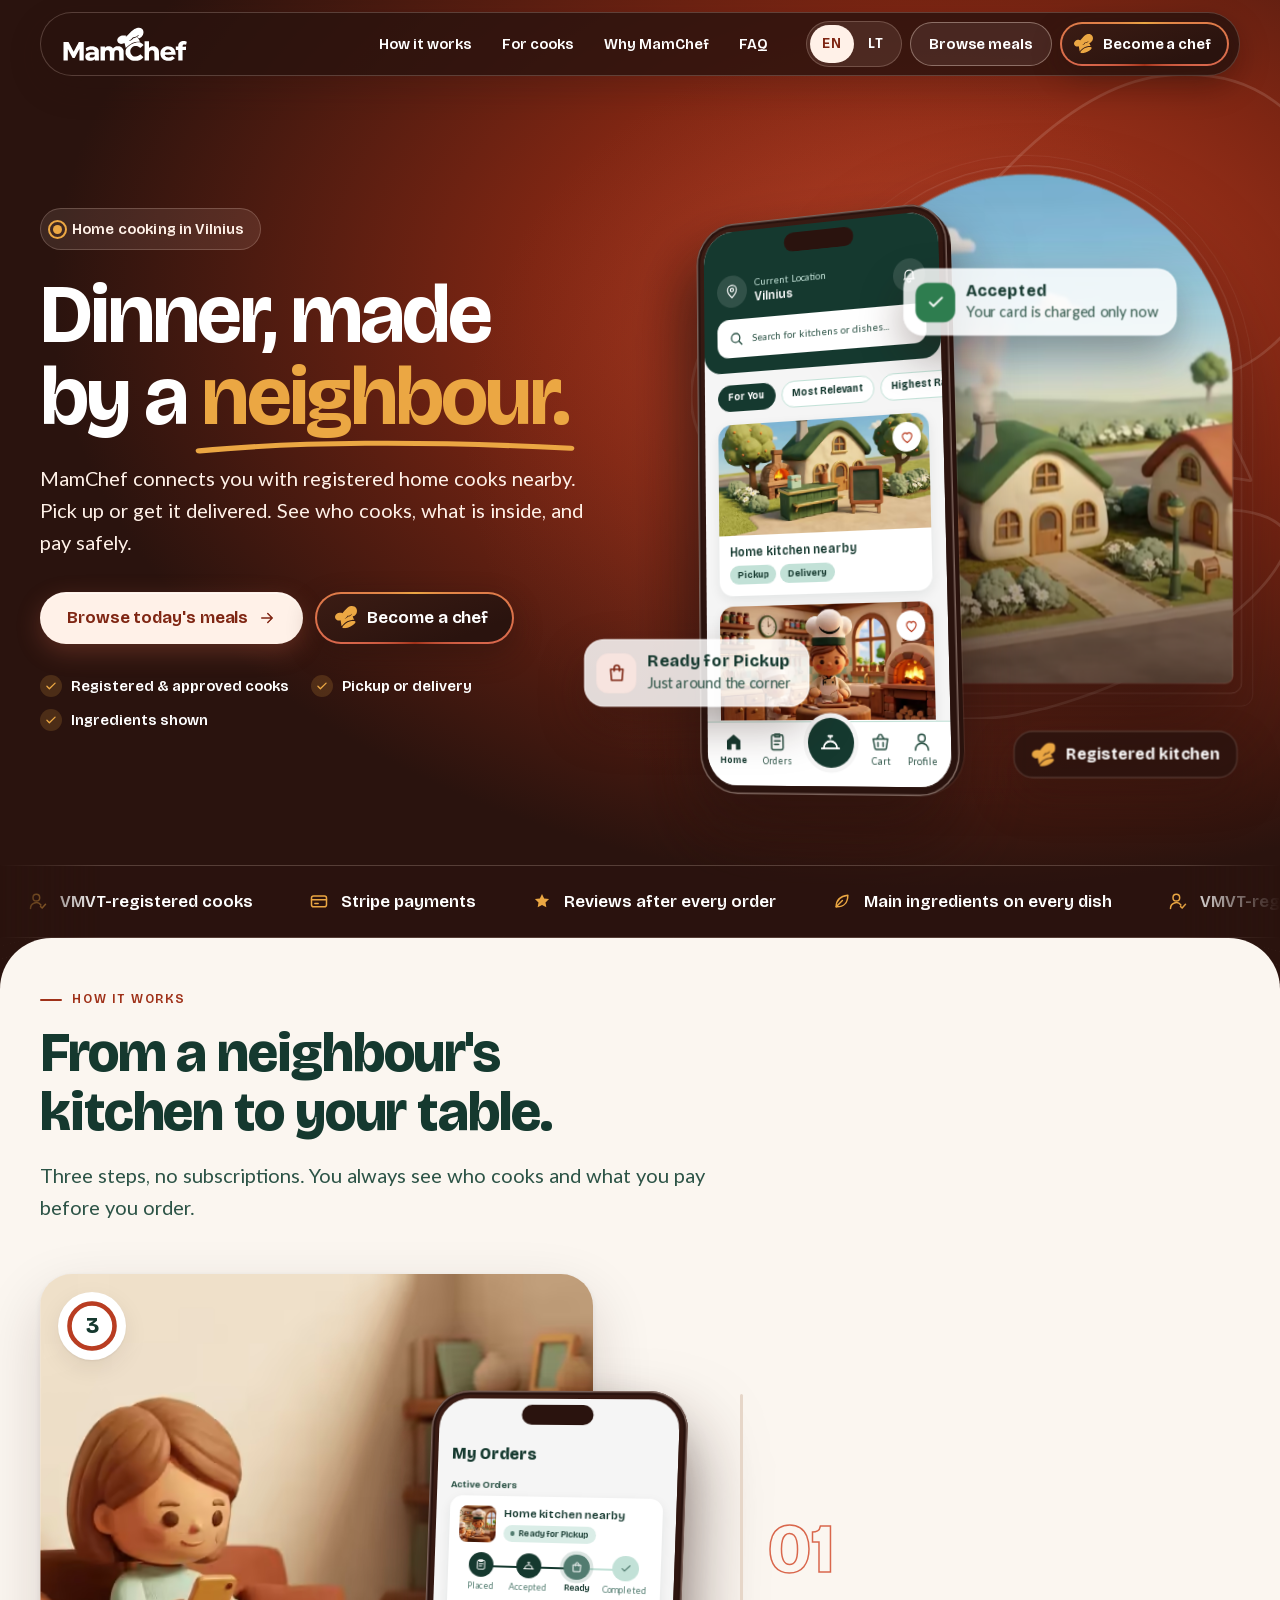
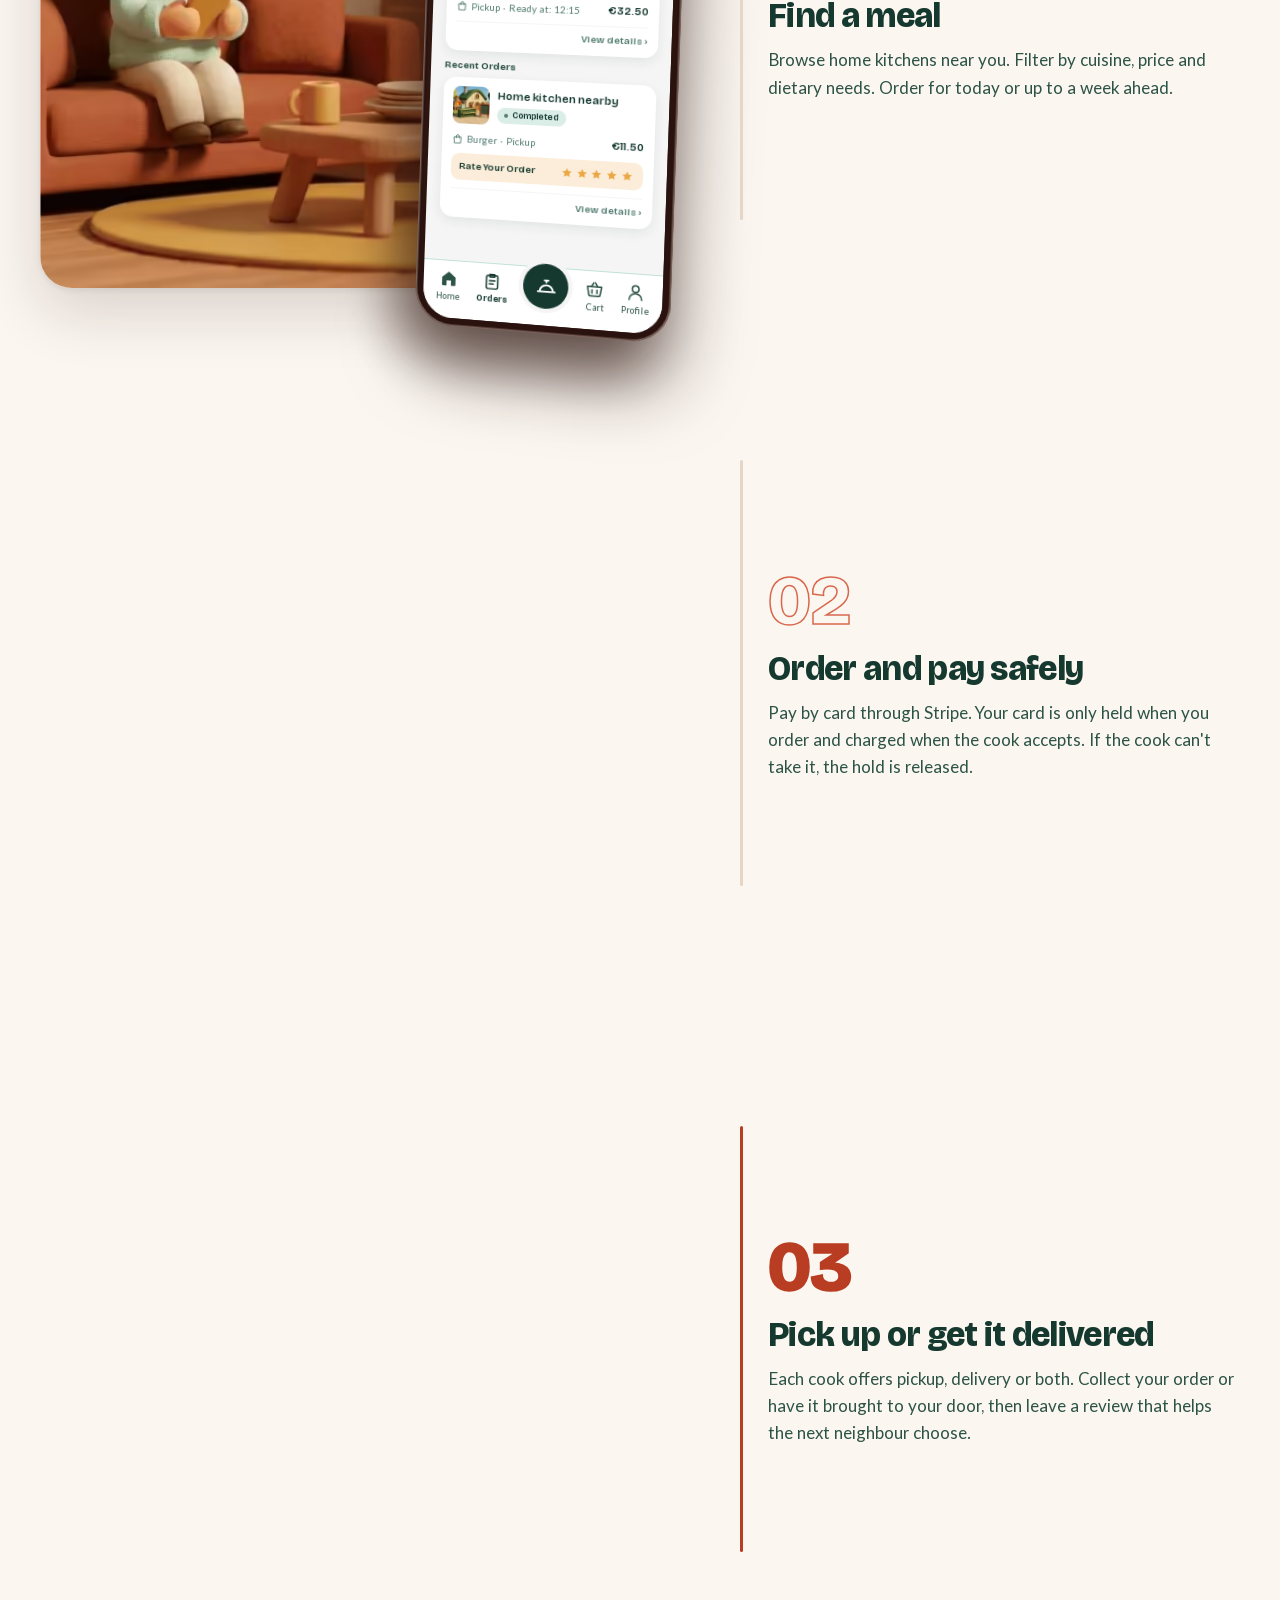
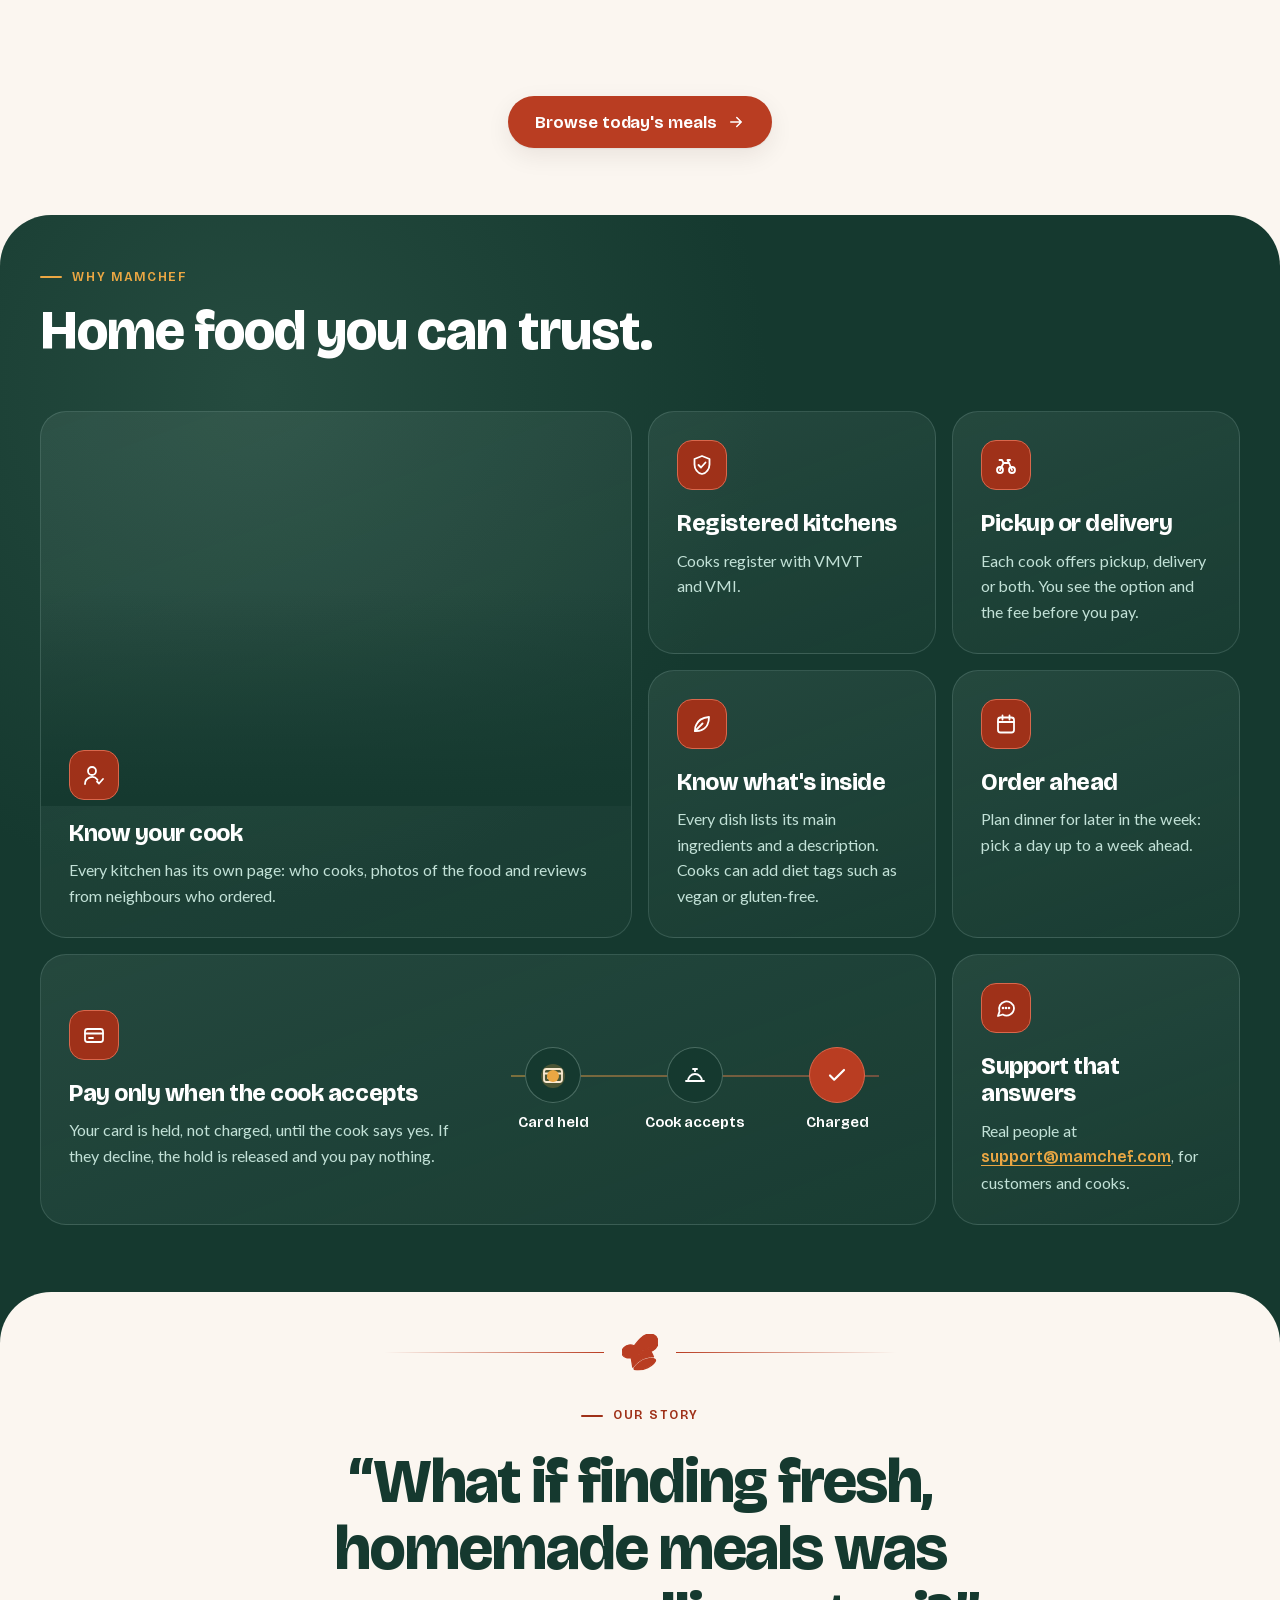
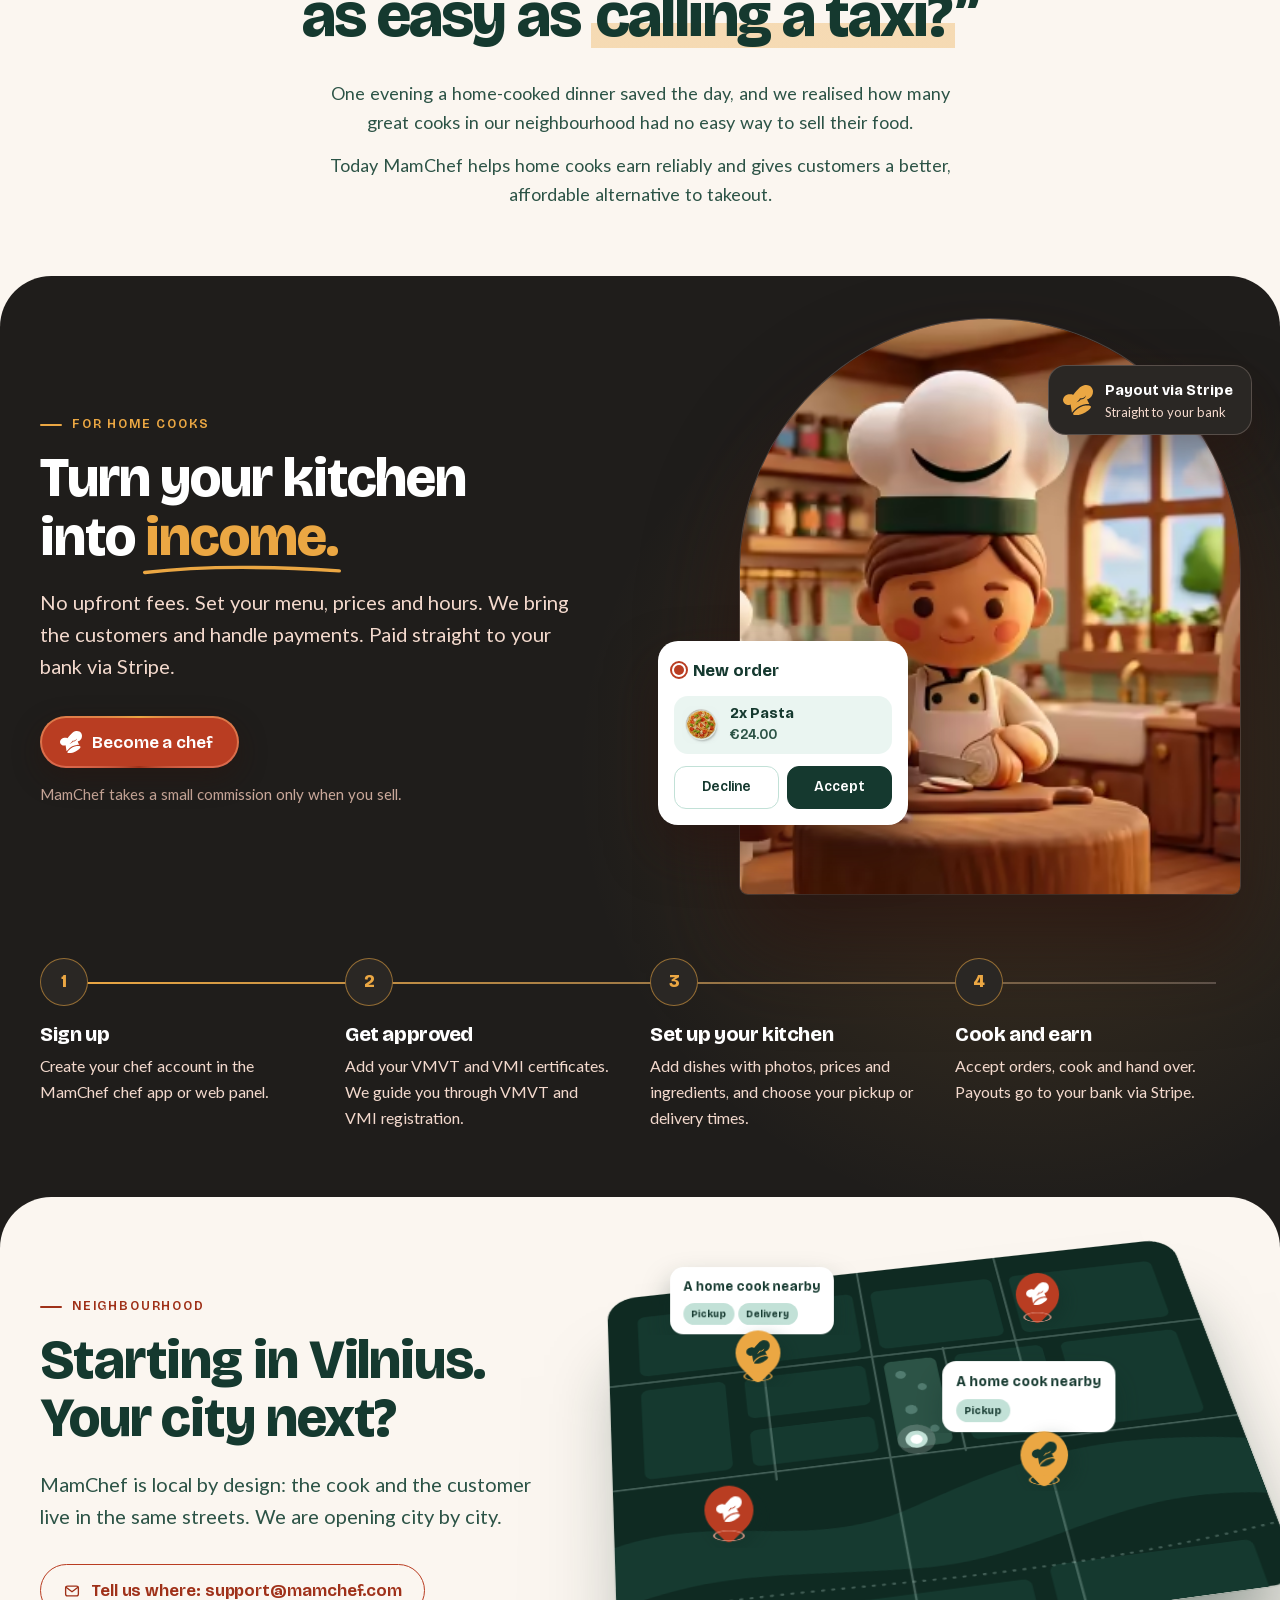
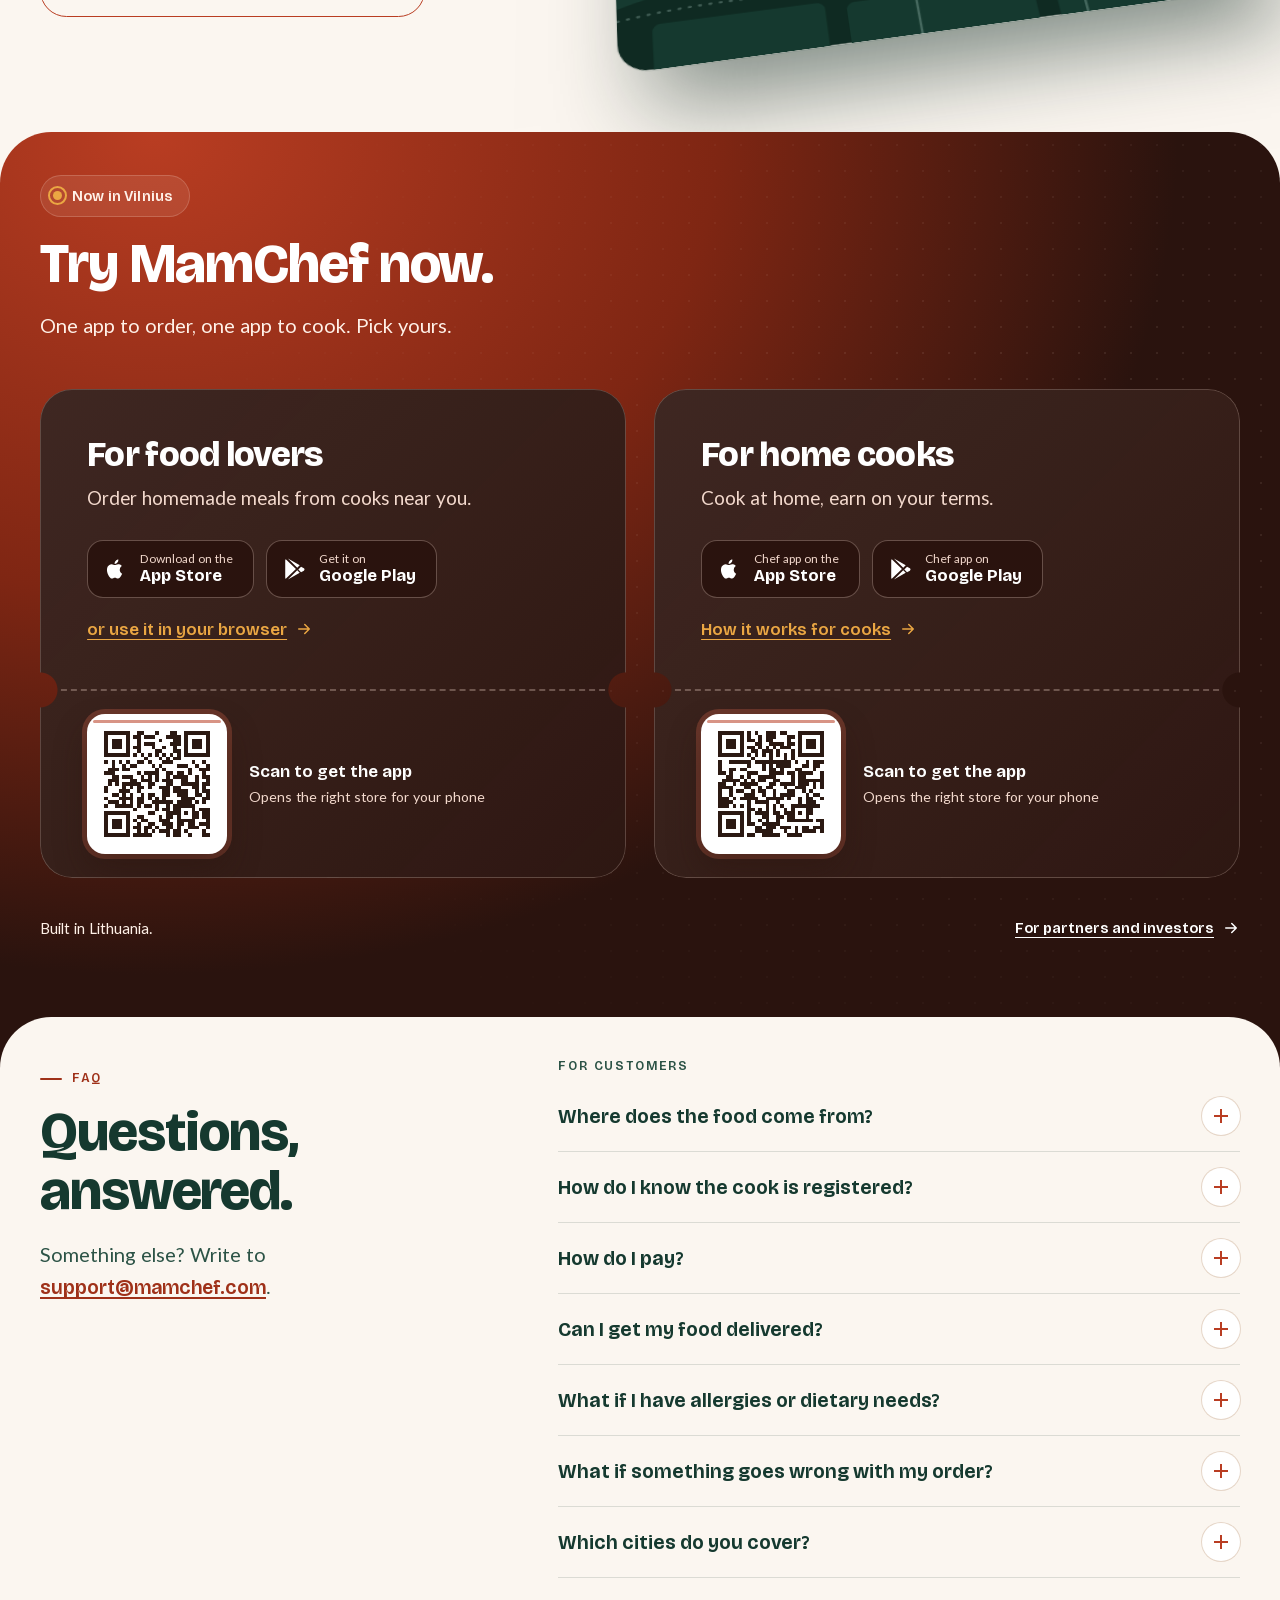
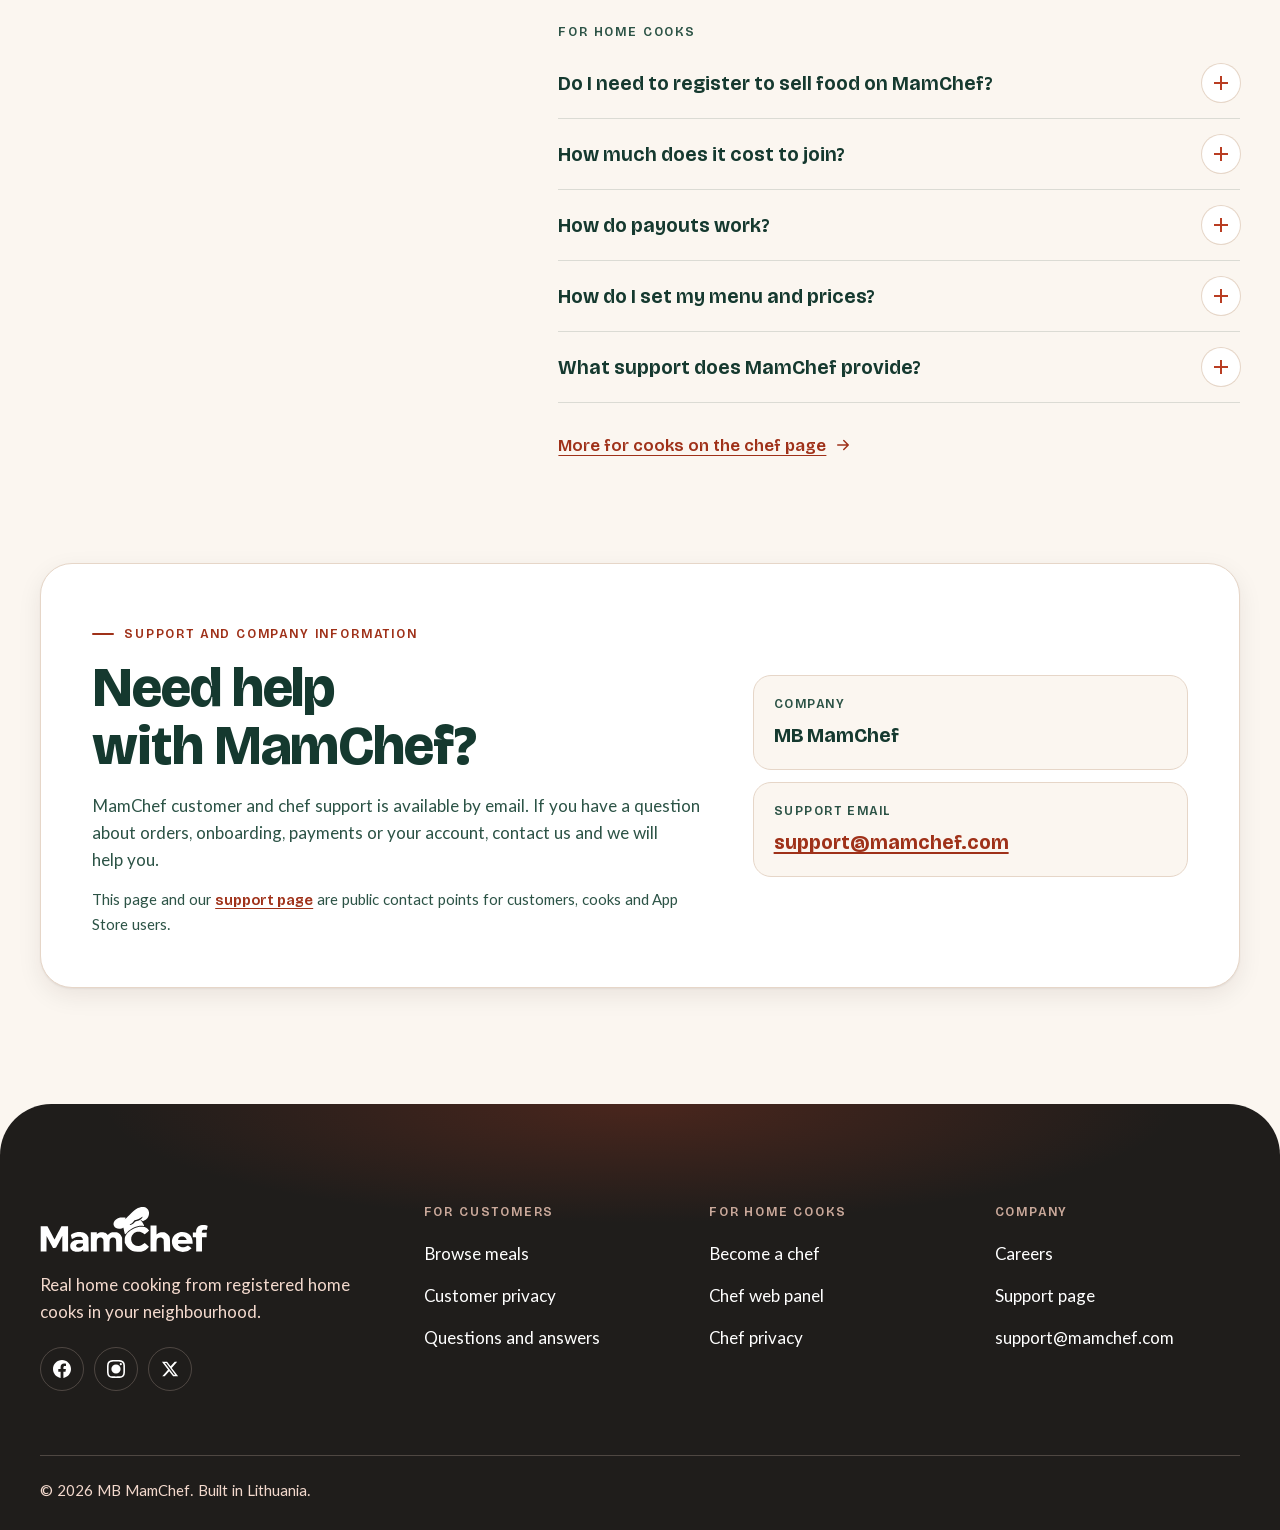
==== commit 96257d50: "T-20261027-05: chef-day interactive phone, VMVT/VMI certificates wording, Careers footer link Co-Aut" ====
--- a/index.html
+++ b/index.html
@@ -33,7 +33,7 @@
 <script>(function(d){var c=d.documentElement.classList,l;c.add('js');try{l=localStorage.getItem('mc-lang')}catch(e){}if(!l){var n=(navigator.languages&&navigator.languages[0])||navigator.language||'';l=n.toLowerCase().indexOf('lt')===0?'lt':'en'}if(l==='lt')c.add('i18n-wait');if(window.matchMedia&&matchMedia('(prefers-reduced-motion: reduce)').matches)c.add('motion-off')})(document)</script>
 <script>(function(n,c){var u=n.userAgent||'';if(/iPhone|iPad|iPod/.test(u)||(/Macintosh/.test(u)&&n.maxTouchPoints>1))c.add('os-ios');else if(/Android/i.test(u))c.add('os-android')})(navigator,document.documentElement.classList)</script>
 <!-- CSS/JS are cached 30 days (immutable): after editing any assets/css or assets/js file, update its ?v= in all 5 pages to the first 8 chars of its new sha256 (shasum -a 256 FILE | cut -c1-8). -->
-<link rel="stylesheet" href="assets/css/site.css?v=c7d52525">
+<link rel="stylesheet" href="assets/css/site.css?v=20bf6e77">
 <link rel="stylesheet" href="assets/css/home.css?v=f48606f0">
 <script src="assets/js/site.js?v=e4d9827e" defer></script>
 <script src="assets/js/home.js?v=625e1e69" defer></script>
@@ -442,7 +442,7 @@
     </div>
     <ol class="rail" role="list" data-inview>
       <li class="rv"><span class="rail-n" aria-hidden="true">1</span><h3 data-en="Sign up" data-lt="Užsiregistruokite">Sign up</h3><p data-en="Create your chef account in the MamChef chef app or web panel." data-lt="Susikurkite virėjo paskyrą MamChef virėjų programėlėje arba internetiniame skydelyje.">Create your chef account in the MamChef chef app or web panel.</p></li>
-      <li class="rv" style="--d:90ms"><span class="rail-n" aria-hidden="true">2</span><h3 data-en="Get approved" data-lt="Gaukite patvirtinimą">Get approved</h3><p data-en="Add your VMVT number and documents. We guide you through VMVT and VMI registration." data-lt="Pateikite VMVT numerį ir dokumentus. Padėsime susitvarkyti VMVT ir VMI registraciją.">Add your VMVT number and documents. We guide you through VMVT and VMI registration.</p></li>
+      <li class="rv" style="--d:90ms"><span class="rail-n" aria-hidden="true">2</span><h3 data-en="Get approved" data-lt="Gaukite patvirtinimą">Get approved</h3><p data-en="Add your VMVT and VMI certificates. We guide you through VMVT and VMI registration." data-lt="Pateikite savo VMVT ir VMI pažymėjimus. Padėsime susitvarkyti VMVT ir VMI registraciją.">Add your VMVT and VMI certificates. We guide you through VMVT and VMI registration.</p></li>
       <li class="rv" style="--d:180ms"><span class="rail-n" aria-hidden="true">3</span><h3 data-en="Set up your kitchen" data-lt="Įsirenkite savo virtuvę">Set up your kitchen</h3><p data-en="Add dishes with photos, prices and ingredients, and choose your pickup or delivery times." data-lt="Įkelkite patiekalus su nuotraukomis, kainomis ir ingredientais, pasirinkite atsiėmimo ar pristatymo laiką.">Add dishes with photos, prices and ingredients, and choose your pickup or delivery times.</p></li>
       <li class="rv" style="--d:270ms"><span class="rail-n" aria-hidden="true">4</span><h3 data-en="Cook and earn" data-lt="Gaminkite ir uždirbkite">Cook and earn</h3><p data-en="Accept orders, cook and hand over. Payouts go to your bank via Stripe." data-lt="Priimkite užsakymus, gaminkite ir perduokite. Išmokos keliauja į jūsų banką per Stripe.">Accept orders, cook and hand over. Payouts go to your bank via Stripe.</p></li>
     </ol>
@@ -550,7 +550,7 @@
       <div class="faq-group rv">
         <h3 data-en="For customers" data-lt="Klientams">For customers</h3>
         <details><summary><span data-en="Where does the food come from?" data-lt="Iš kur atkeliauja maistas?">Where does the food come from?</span></summary><p data-en="Every meal is cooked by an independent home cook in Vilnius who is registered with the State Food and Veterinary Service (VMVT) and follows its hygiene rules." data-lt="Kiekvieną patiekalą gamina nepriklausomas namų virėjas Vilniuje, užsiregistravęs Valstybinėje maisto ir veterinarijos tarnyboje (VMVT) ir laikantis jos higienos reikalavimų.">Every meal is cooked by an independent home cook in Vilnius who is registered with the State Food and Veterinary Service (VMVT) and follows its hygiene rules.</p></details>
-        <details><summary><span data-en="How do I know the cook is registered?" data-lt="Kaip žinoti, ar virėjas registruotas?">How do I know the cook is registered?</span></summary><p data-en="Cooks must be registered with VMVT (food safety) and VMI (tax), and give us their VMVT number before they can sell." data-lt="Virėjai privalo būti registruoti VMVT (maisto sauga) ir VMI (mokesčiai) ir, prieš pradėdami prekiauti, pateikti mums savo VMVT numerį.">Cooks must be registered with VMVT (food safety) and VMI (tax), and give us their VMVT number before they can sell.</p></details>
+        <details><summary><span data-en="How do I know the cook is registered?" data-lt="Kaip žinoti, ar virėjas registruotas?">How do I know the cook is registered?</span></summary><p data-en="Cooks must be registered with VMVT (food safety) and VMI (tax), and send us their VMVT and VMI certificates before they can sell." data-lt="Virėjai privalo būti registruoti VMVT (maisto sauga) ir VMI (mokesčiai) ir, prieš pradėdami prekiauti, pateikti mums savo VMVT ir VMI pažymėjimus.">Cooks must be registered with VMVT (food safety) and VMI (tax), and send us their VMVT and VMI certificates before they can sell.</p></details>
         <details><summary><span data-en="How do I pay?" data-lt="Kaip sumokėti?">How do I pay?</span></summary><p data-en="By card, through Stripe's secure checkout. Your card is only held when you order and charged when the cook accepts. If the cook declines, the hold is released. You can also use MamChef credit in your account." data-lt="Kortele, per saugų Stripe atsiskaitymą. Užsakant suma kortelėje tik rezervuojama ir nuskaitoma, kai virėjas priima užsakymą. Jei virėjas atsisako, rezervacija panaikinama. Taip pat galite naudoti MamChef kreditą savo paskyroje.">By card, through Stripe's secure checkout. Your card is only held when you order and charged when the cook accepts. If the cook declines, the hold is released. You can also use MamChef credit in your account.</p></details>
         <details><summary><span data-en="Can I get my food delivered?" data-lt="Ar galima užsisakyti pristatymą?">Can I get my food delivered?</span></summary><p data-en="Yes, where the cook offers it. Each cook chooses pickup, delivery or both, and you see the option and any delivery fee before you pay." data-lt="Taip, jei virėjas jį siūlo. Kiekvienas virėjas pasirenka atsiėmimą, pristatymą arba abu, o pasirinkimą ir pristatymo mokestį matote prieš mokėdami.">Yes, where the cook offers it. Each cook chooses pickup, delivery or both, and you see the option and any delivery fee before you pay.</p></details>
         <details><summary><span data-en="What if I have allergies or dietary needs?" data-lt="Ką daryti, jei turiu alergijų ar mitybos apribojimų?">What if I have allergies or dietary needs?</span></summary><p data-en="Each dish lists its main ingredients and a description, and cooks can add diet tags such as vegetarian, vegan or gluten-free. You can filter meals by these tags. If you have an allergy, ask us at support@mamchef.com before you order." data-lt="Prie kiekvieno patiekalo nurodyti pagrindiniai ingredientai ir aprašymas, o virėjai gali pridėti mitybos žymas, pavyzdžiui, vegetariška, veganiška ar be glitimo. Pagal šias žymas galite filtruoti patiekalus. Jei turite alergiją, prieš užsakydami parašykite mums support@mamchef.com.">Each dish lists its main ingredients and a description, and cooks can add diet tags such as vegetarian, vegan or gluten-free. You can filter meals by these tags. If you have an allergy, ask us at support@mamchef.com before you order.</p></details>
@@ -636,7 +636,7 @@
       <nav class="ft-col" aria-labelledby="ft-m">
         <h2 id="ft-m" data-en="Company" data-lt="Įmonė">Company</h2>
         <ul role="list">
-          <li><span class="muted">MB MamChef</span></li>
+          <li><a href="careers/" data-en="Careers" data-lt="Karjera">Careers</a></li>
           <li><a href="support/" data-en="Support page" data-lt="Pagalbos puslapis">Support page</a></li>
           <li><a href="mailto:support@mamchef.com">support@mamchef.com</a></li>
         </ul>
--- a/assets/css/site.css
+++ b/assets/css/site.css
@@ -176,7 +176,7 @@
   color: var(--white); text-decoration: none; font-family: var(--display); font-weight: 600; font-size: .9375rem;
   transition: background-color .25s, color .25s;
 }
-.hdr-nav a:hover { background: rgba(185, 61, 34, .3); color: var(--gold); }
+.hdr-nav a:hover { background: rgba(127, 38, 19, .35); color: var(--gold); }
 .hdr-tools { display: flex; align-items: center; gap: 8px; margin-left: auto; }
 .hdr-nav + .hdr-tools { margin-left: 8px; }
 
@@ -186,7 +186,7 @@
   color: var(--white); letter-spacing: .04em; transition: background-color .25s, color .25s;
 }
 .lang button[aria-pressed="true"] { background: var(--on-rust); color: var(--rust-700); }
-.lang button:not([aria-pressed="true"]):hover { color: var(--gold); }
+.lang button:not([aria-pressed="true"]):hover { background: rgba(42, 19, 14, .6); color: var(--gold); }
 
 .icon-btn {
   display: inline-grid; place-items: center; width: 44px; height: 44px; border-radius: 999px; flex: none;
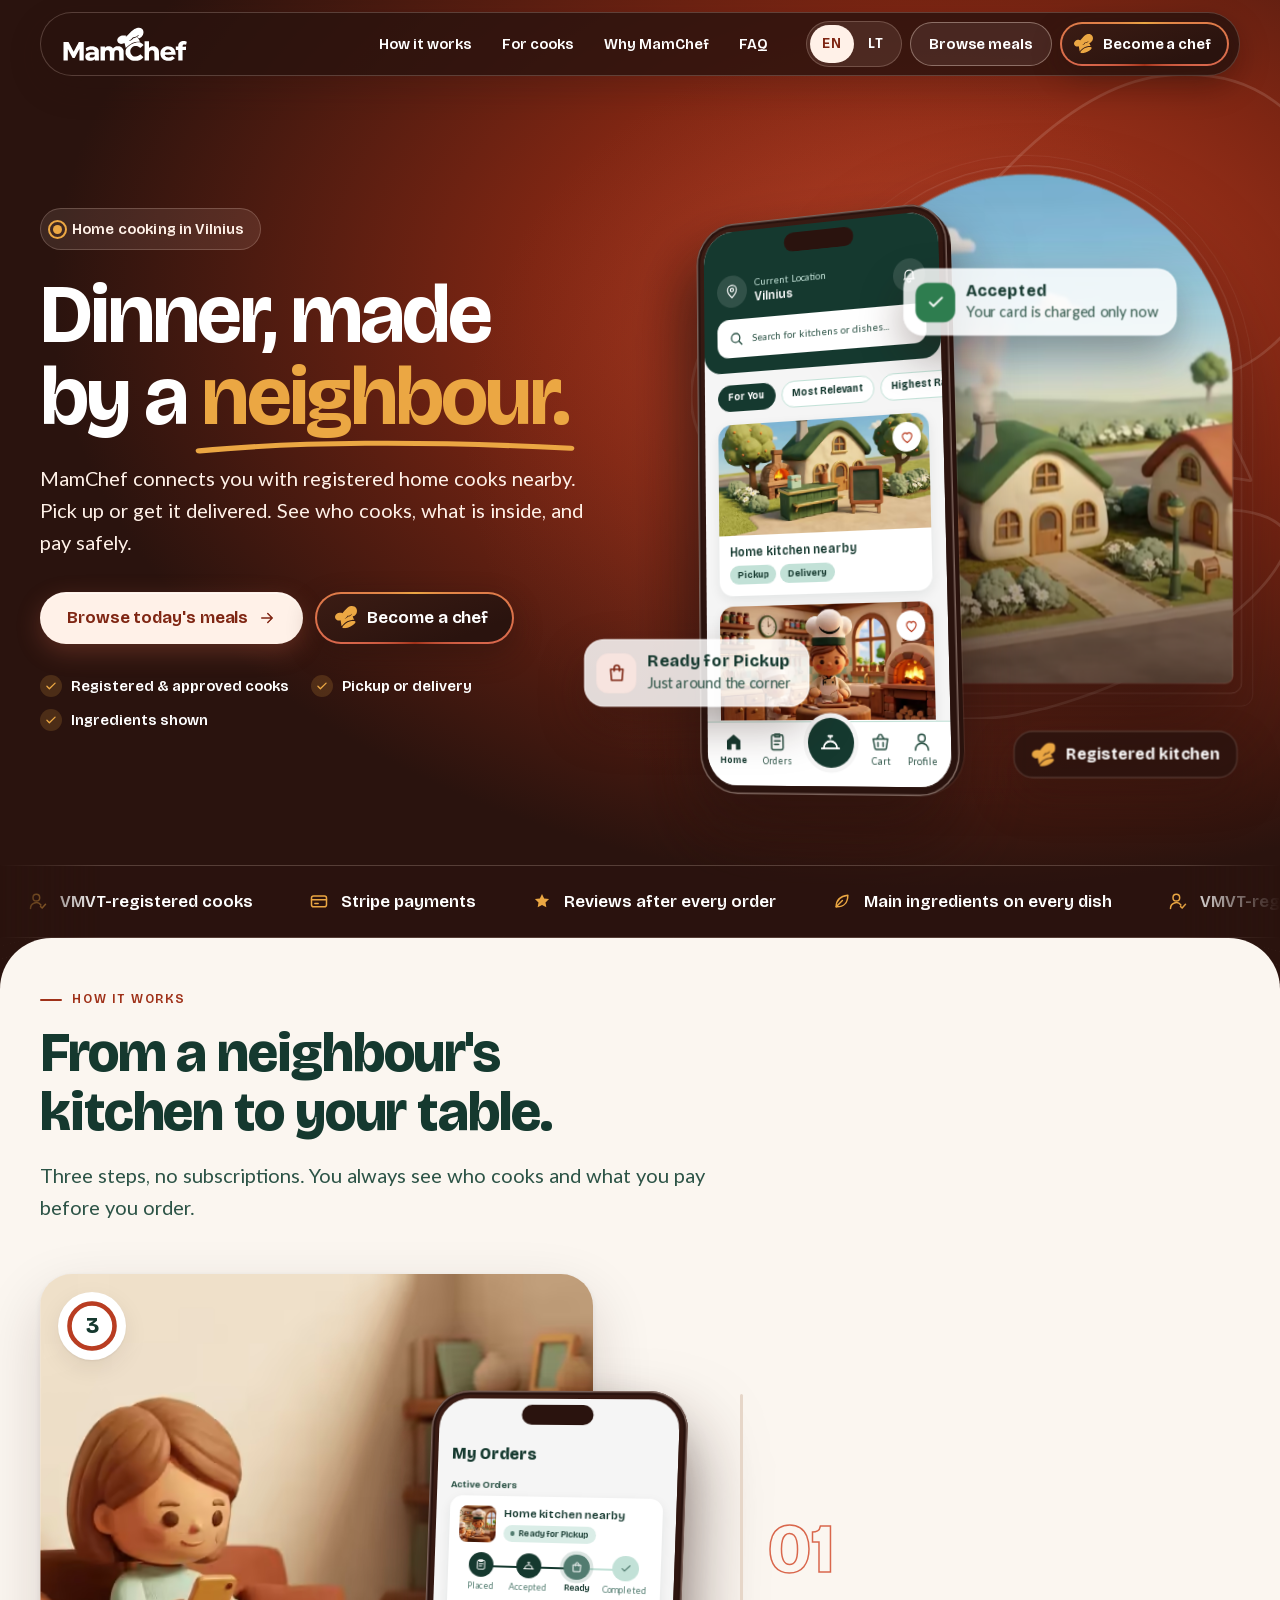
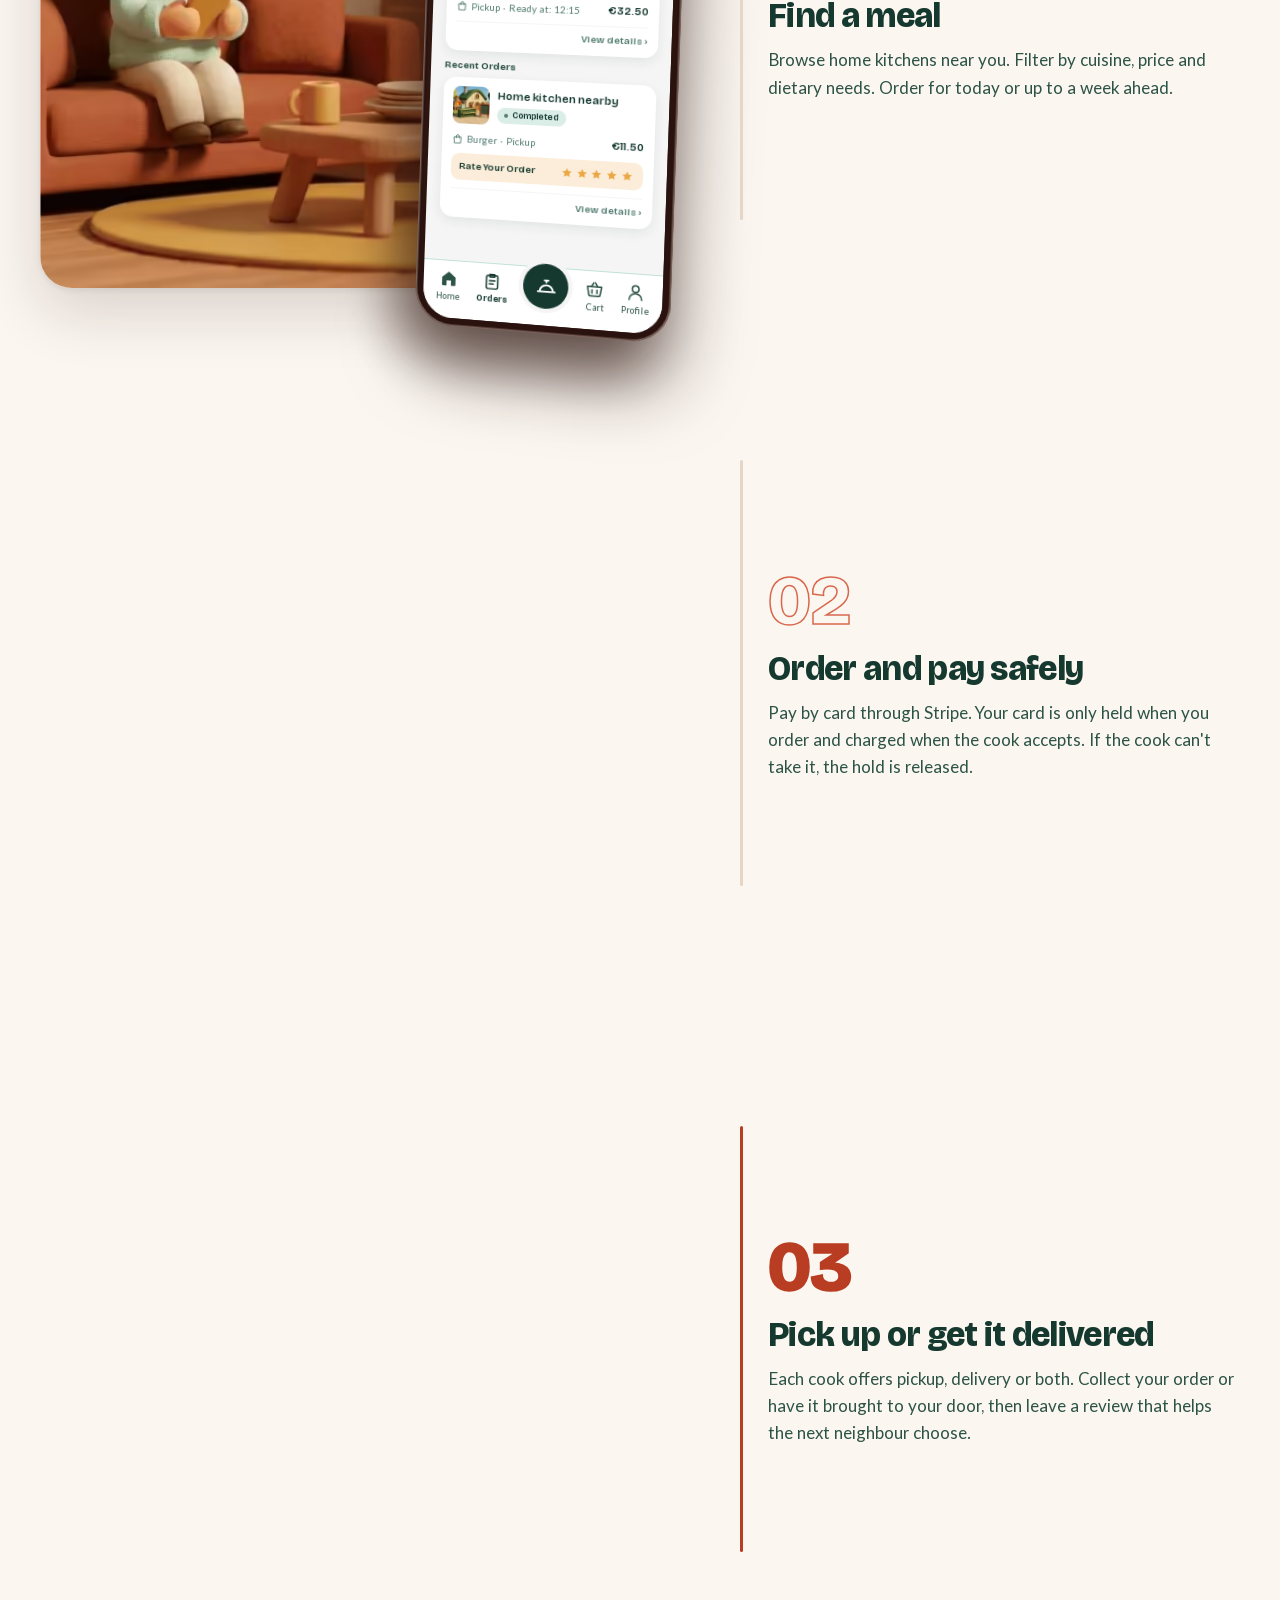
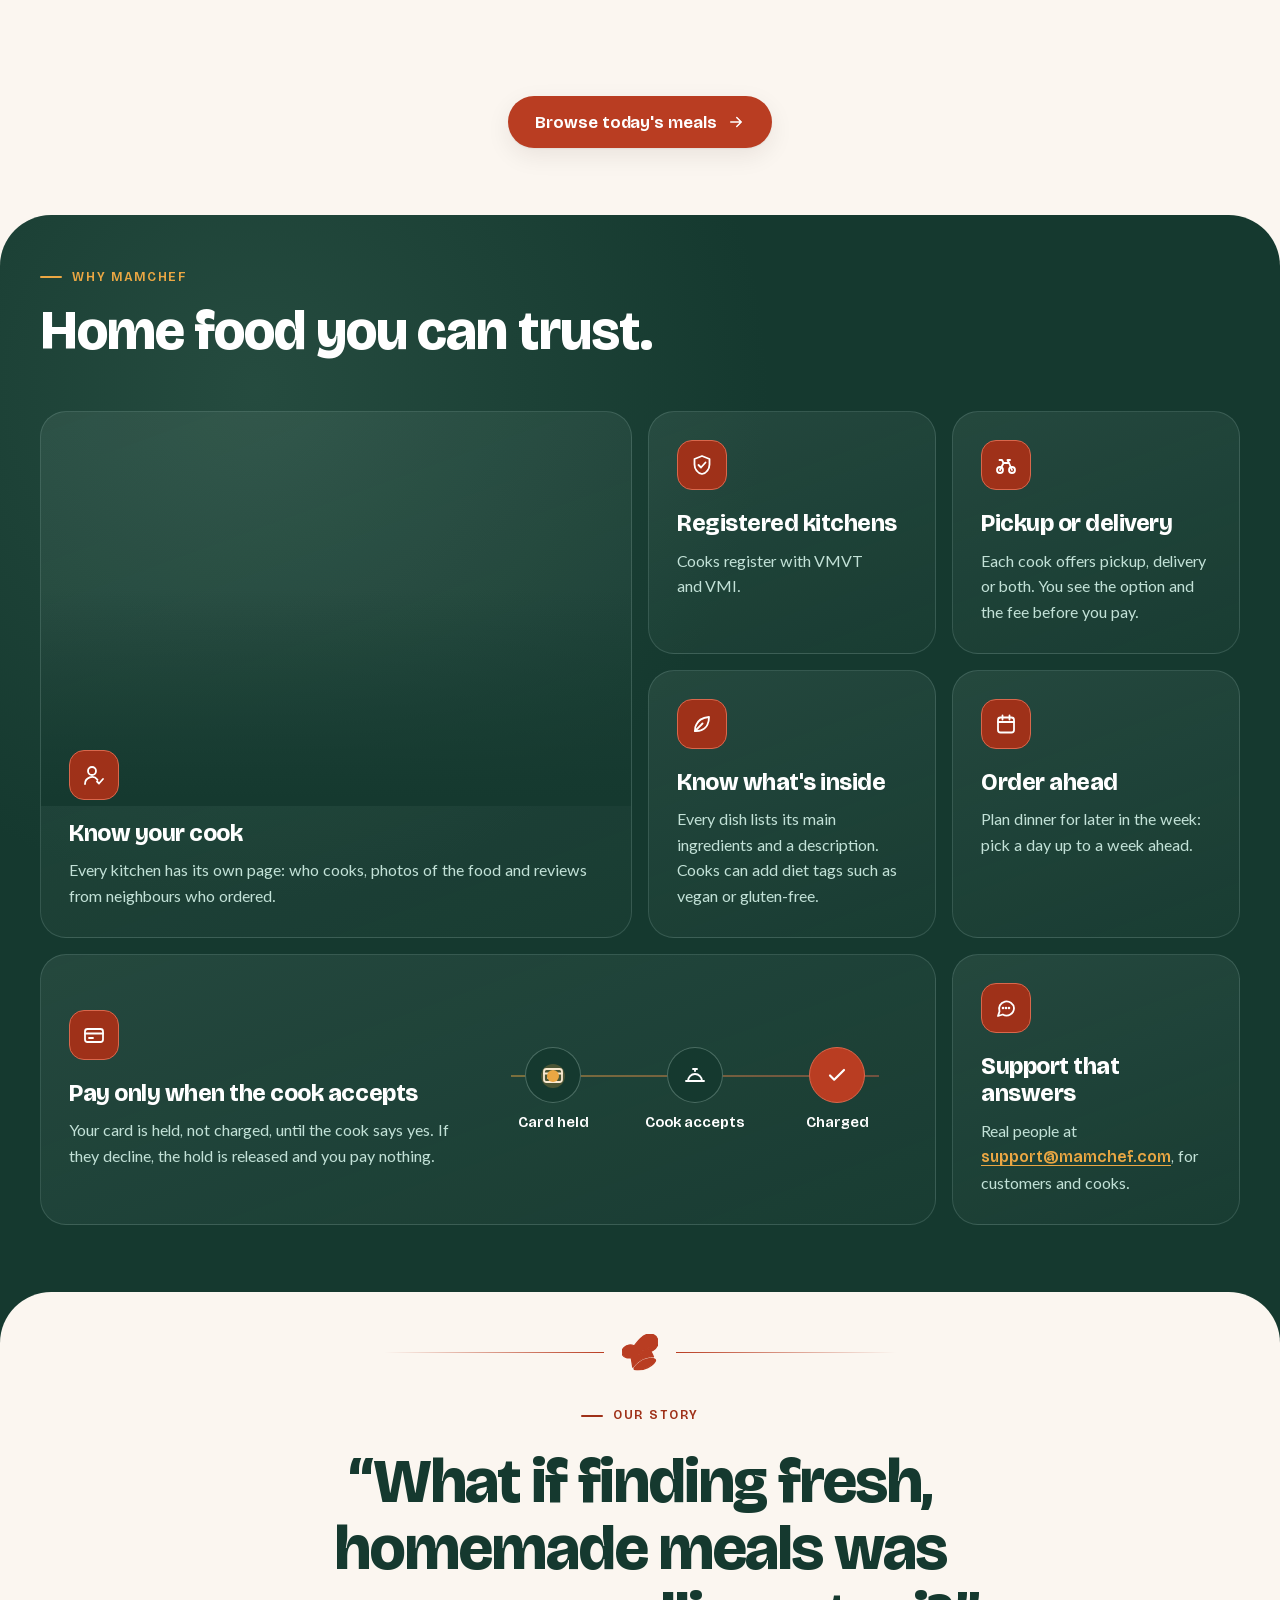
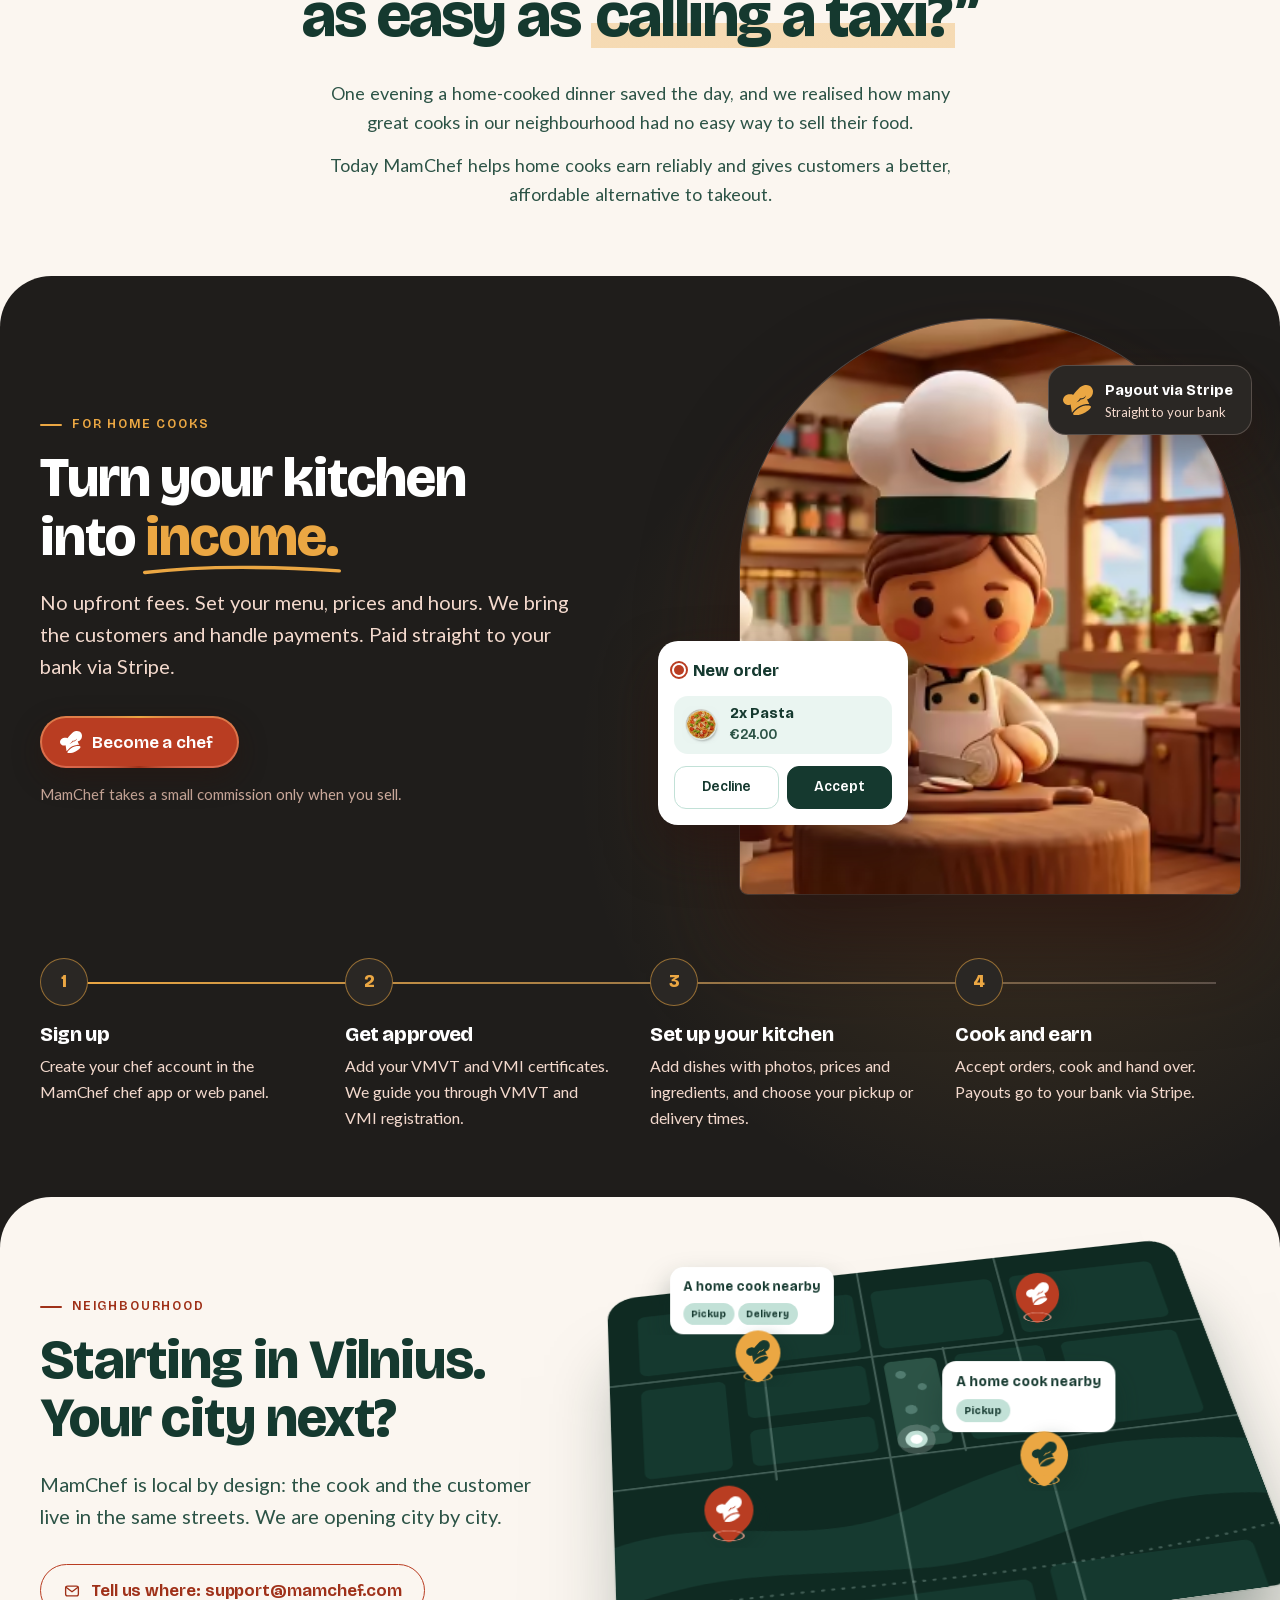
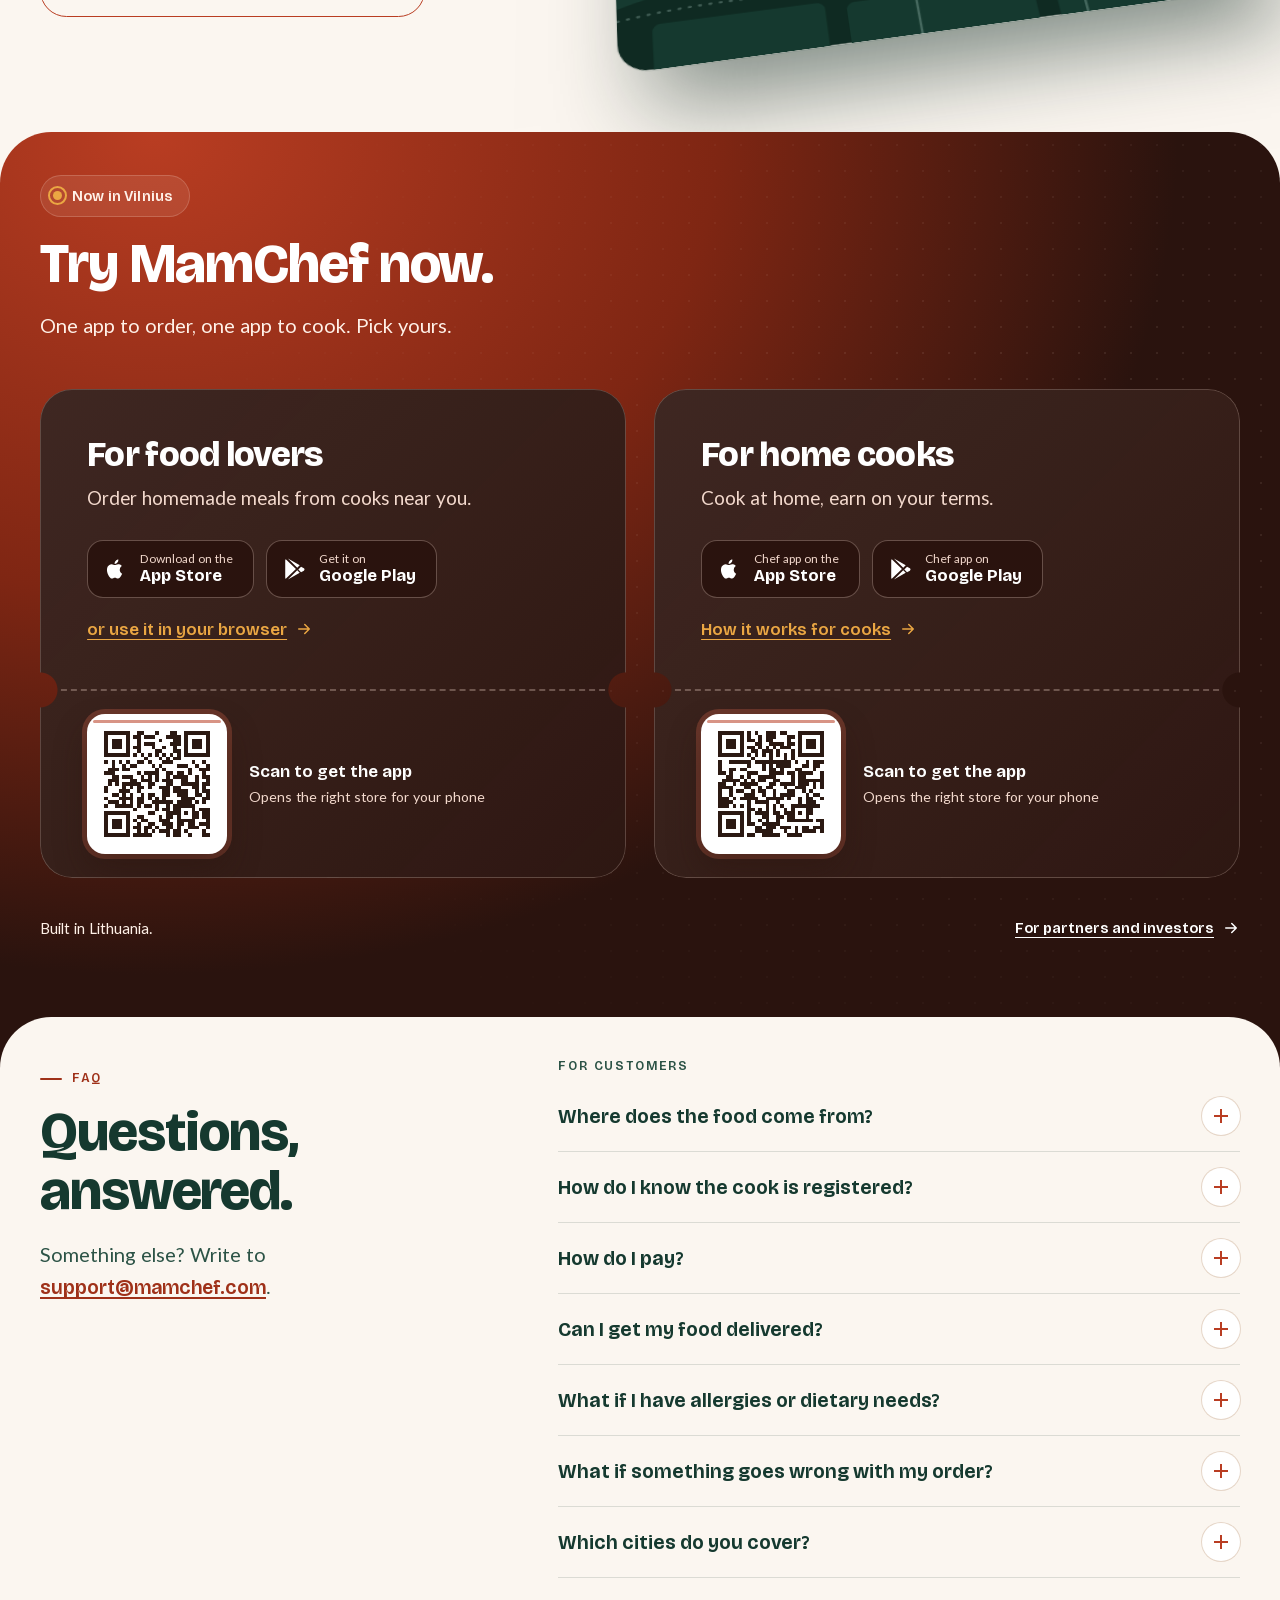
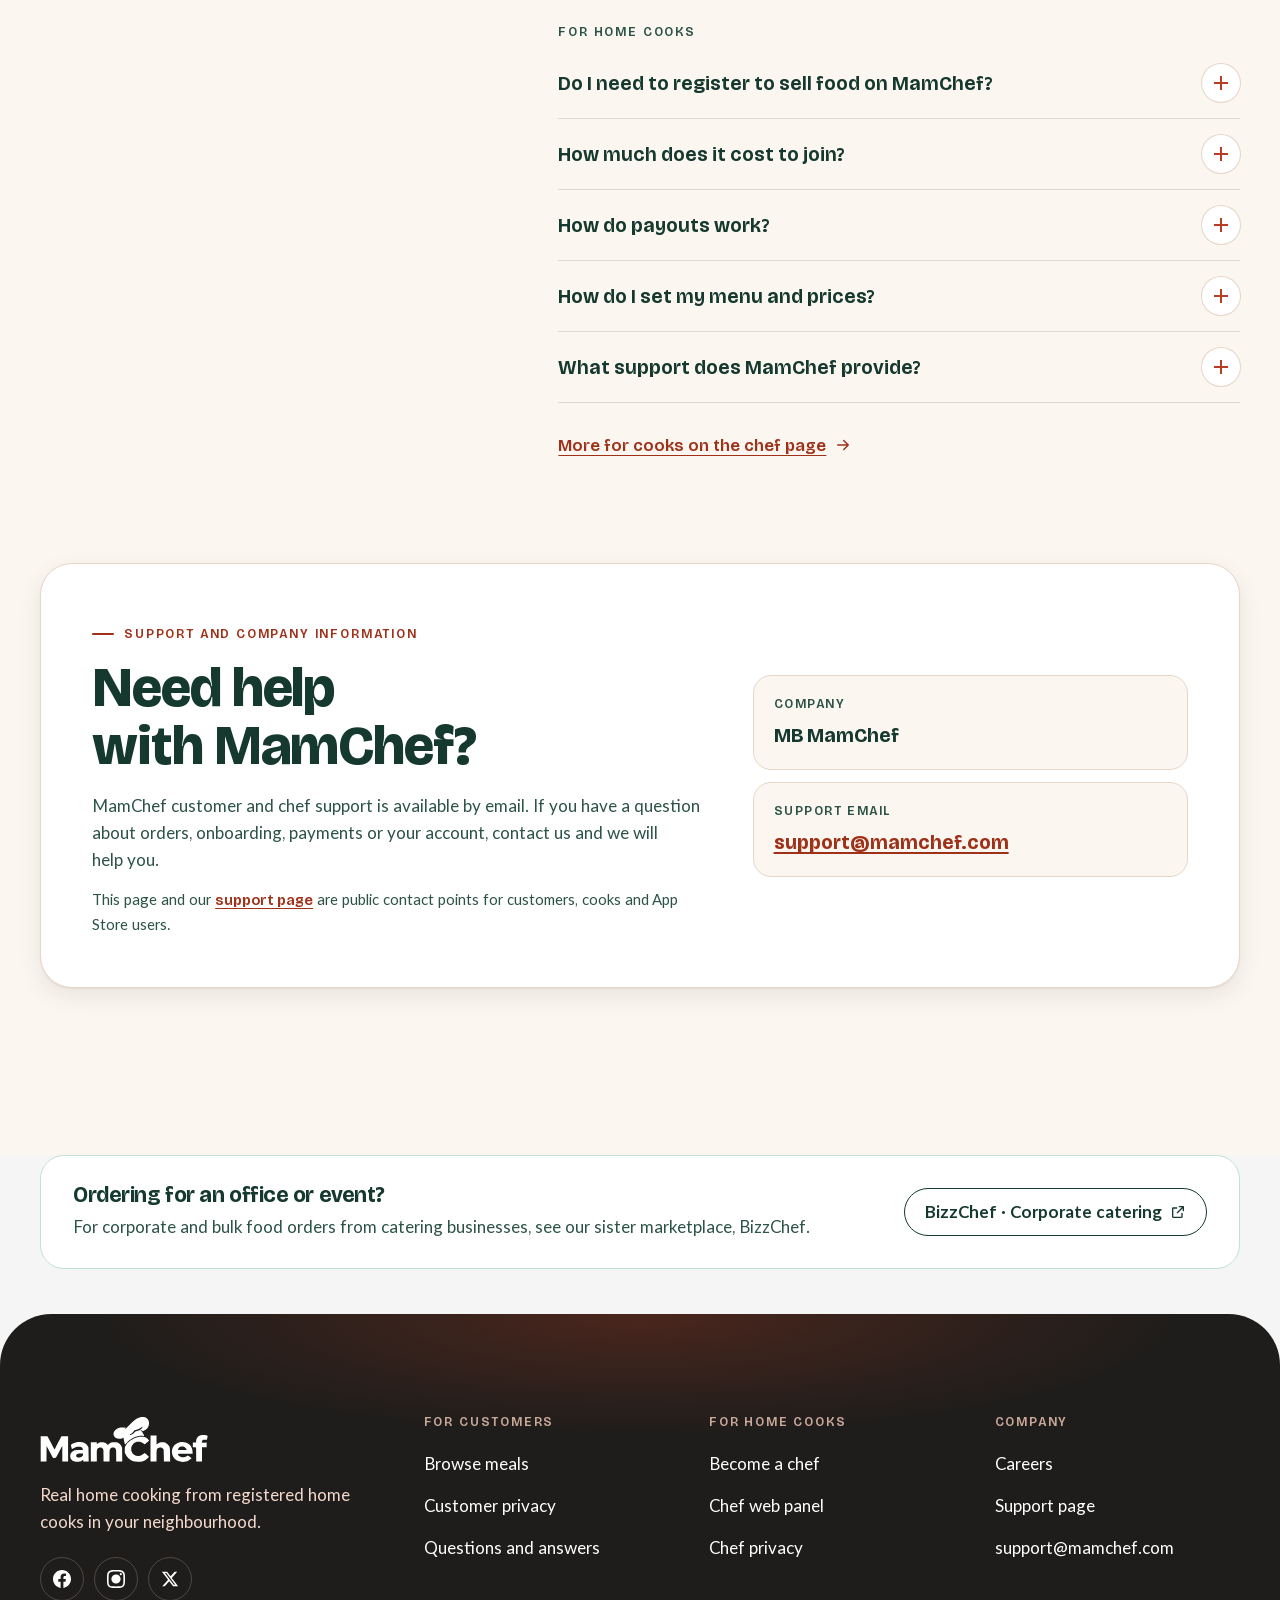
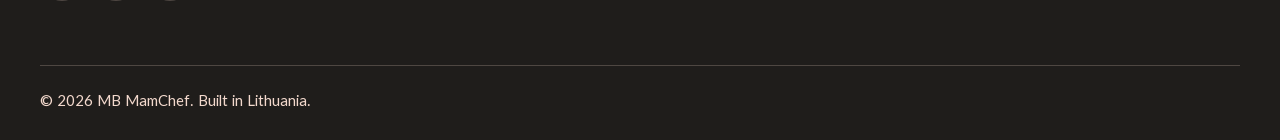
==== commit e6acabdc: "T-20261108-06: show BizzChef sister block on home page Co-Authored-By: Claude Sonnet 5.5 <noreply@an" ====
--- a/index.html
+++ b/index.html
@@ -32,9 +32,9 @@
 <link rel="preload" as="image" type="image/avif" media="(min-width: 900px)" imagesrcset="assets/img/neighbourhood-960.avif 960w, assets/img/neighbourhood-1280.avif 1280w" imagesizes="1000px" fetchpriority="high">
 <script>(function(d){var c=d.documentElement.classList,l;c.add('js');try{l=localStorage.getItem('mc-lang')}catch(e){}if(!l){var n=(navigator.languages&&navigator.languages[0])||navigator.language||'';l=n.toLowerCase().indexOf('lt')===0?'lt':'en'}if(l==='lt')c.add('i18n-wait');if(window.matchMedia&&matchMedia('(prefers-reduced-motion: reduce)').matches)c.add('motion-off')})(document)</script>
 <script>(function(n,c){var u=n.userAgent||'';if(/iPhone|iPad|iPod/.test(u)||(/Macintosh/.test(u)&&n.maxTouchPoints>1))c.add('os-ios');else if(/Android/i.test(u))c.add('os-android')})(navigator,document.documentElement.classList)</script>
-<!-- CSS/JS are cached 30 days (immutable): after editing any assets/css or assets/js file, update its ?v= in all 5 pages to the first 8 chars of its new sha256 (shasum -a 256 FILE | cut -c1-8). -->
+<!-- CSS/JS are cached 30 days (immutable): after editing any assets/css or assets/js file, update its ?v= in all 6 pages to the first 8 chars of its new sha256 (shasum -a 256 FILE | cut -c1-8). -->
 <link rel="stylesheet" href="assets/css/site.css?v=20bf6e77">
-<link rel="stylesheet" href="assets/css/home.css?v=f48606f0">
+<link rel="stylesheet" href="assets/css/home.css?v=4e02cf50">
 <script src="assets/js/site.js?v=e4d9827e" defer></script>
 <script src="assets/js/home.js?v=625e1e69" defer></script>
 <script type="application/ld+json">{"@context":"https://schema.org","@type":"Organization","name":"MB MamChef","alternateName":"MamChef","url":"https://mamchef.com/","logo":"https://mamchef.com/assets/img/icon-192.png","email":"support@mamchef.com","sameAs":["https://www.facebook.com/people/Mamchefofficial/61579213977609/","https://www.instagram.com/mamchefofficial/","https://x.com/MamChefOfficial"]}</script>
--- a/assets/css/home.css
+++ b/assets/css/home.css
@@ -554,8 +554,6 @@
 .sister-card .btn-secondary:hover { background: var(--forest); color: var(--white); }
 .sister-card .ext { width: 16px; height: 16px; fill: none; stroke: currentColor; stroke-width: 2; stroke-linecap: round; stroke-linejoin: round; }
 
-/* BizzChef not launched yet: remove this rule at BizzChef launch to show the block */
-.sister-section { display: none; }
 
 .site-footer { z-index: 8; }
 
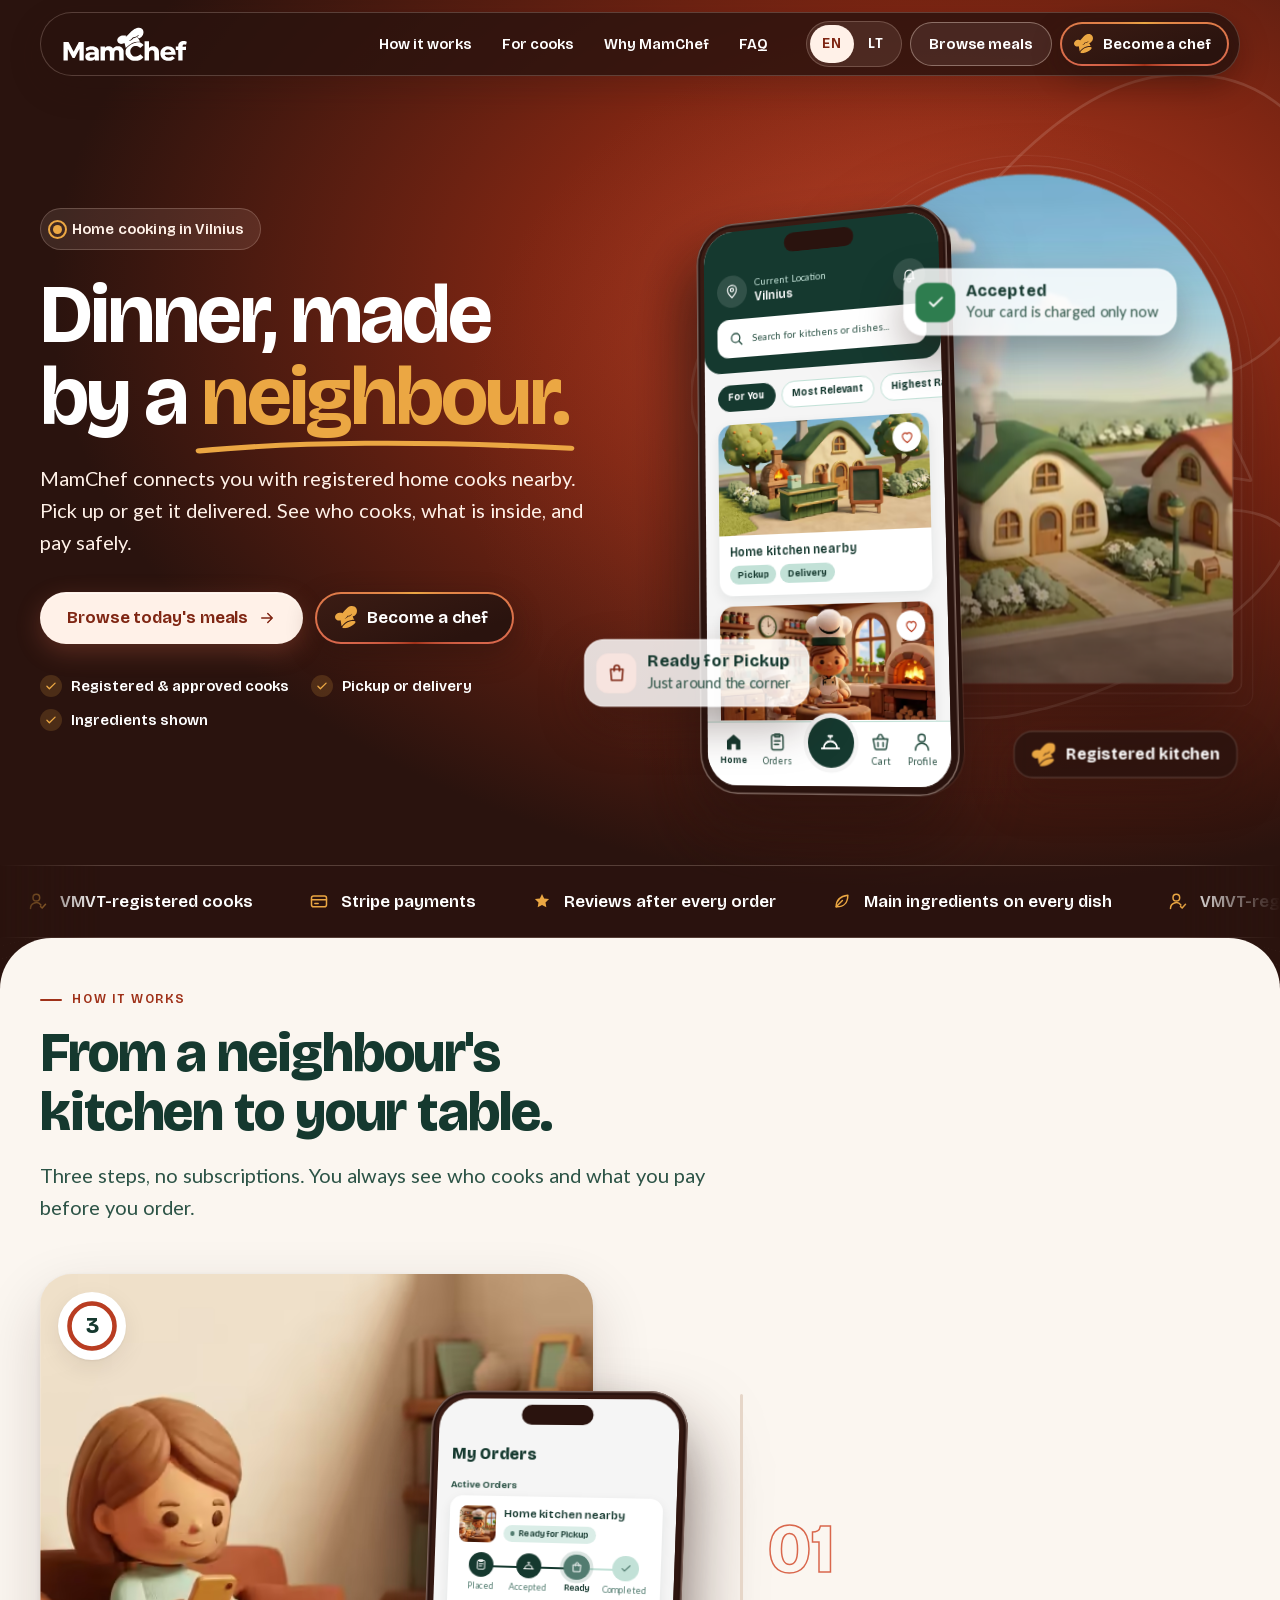
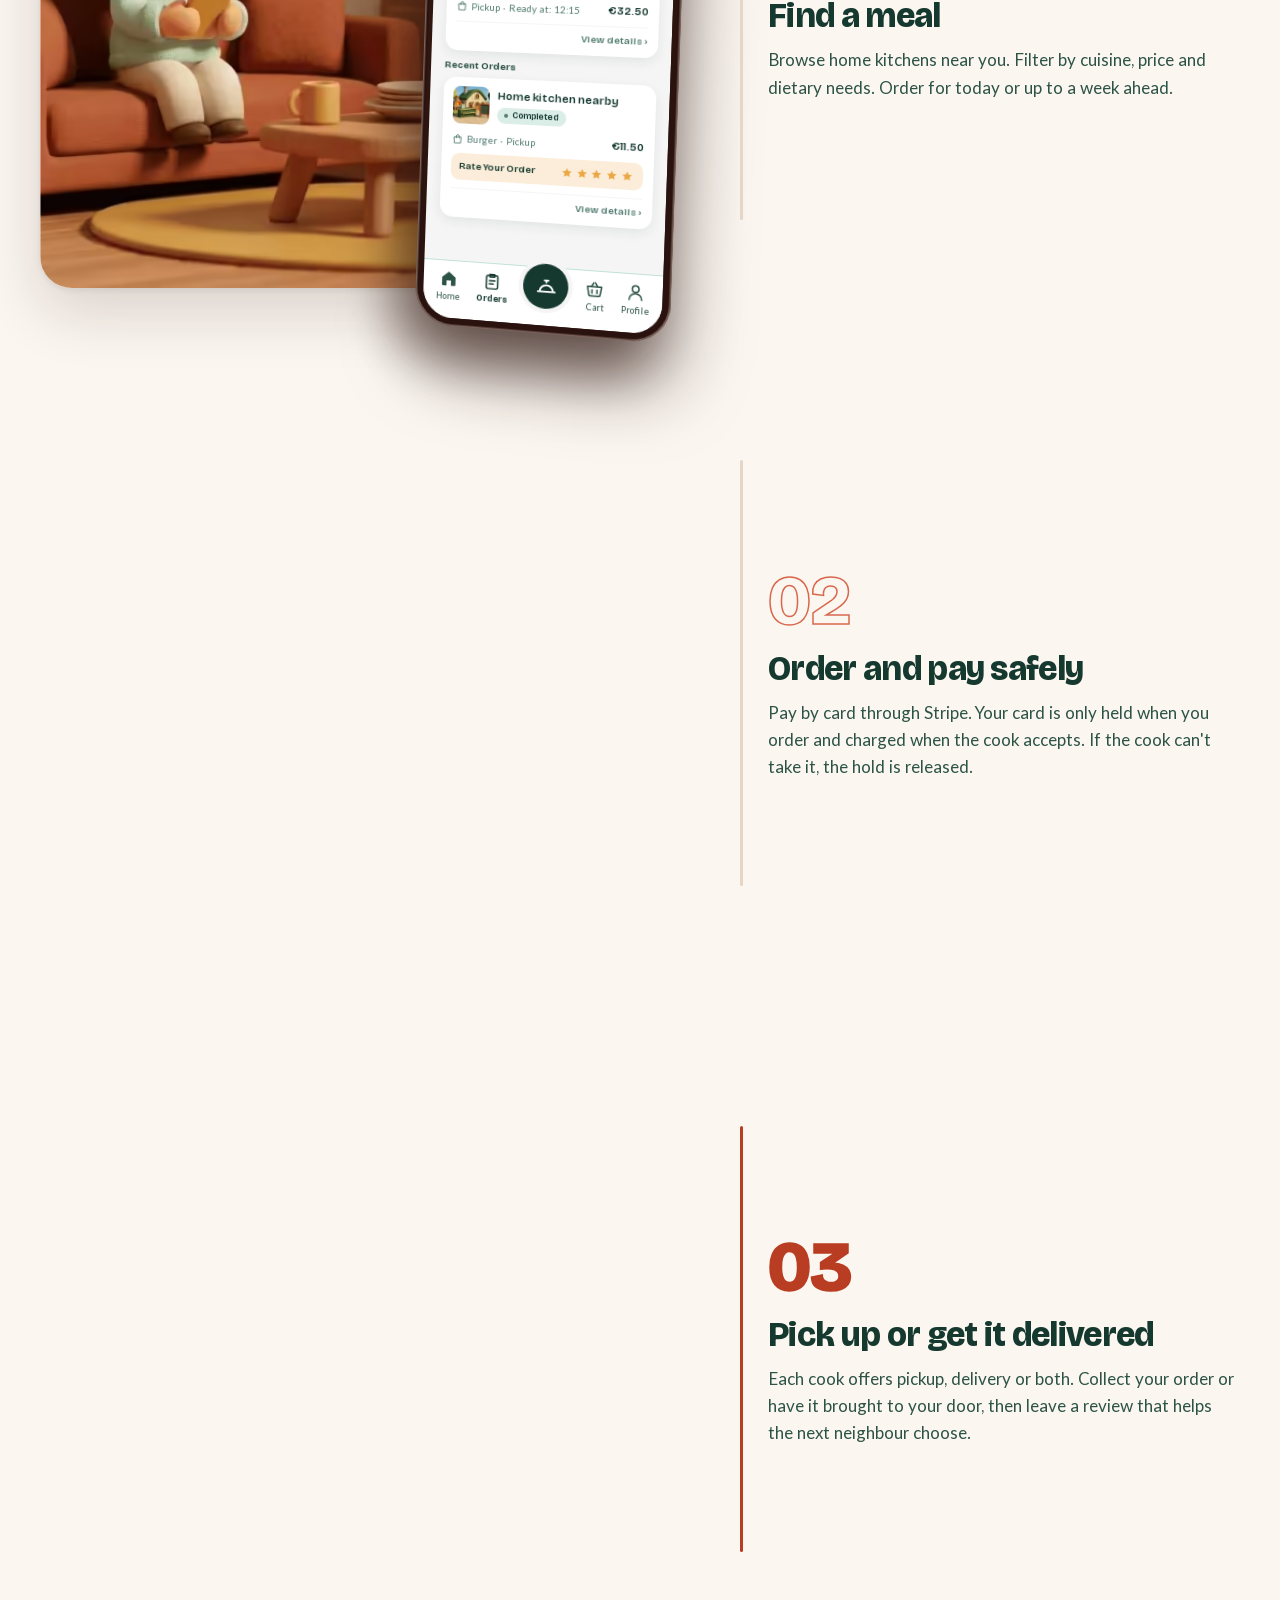
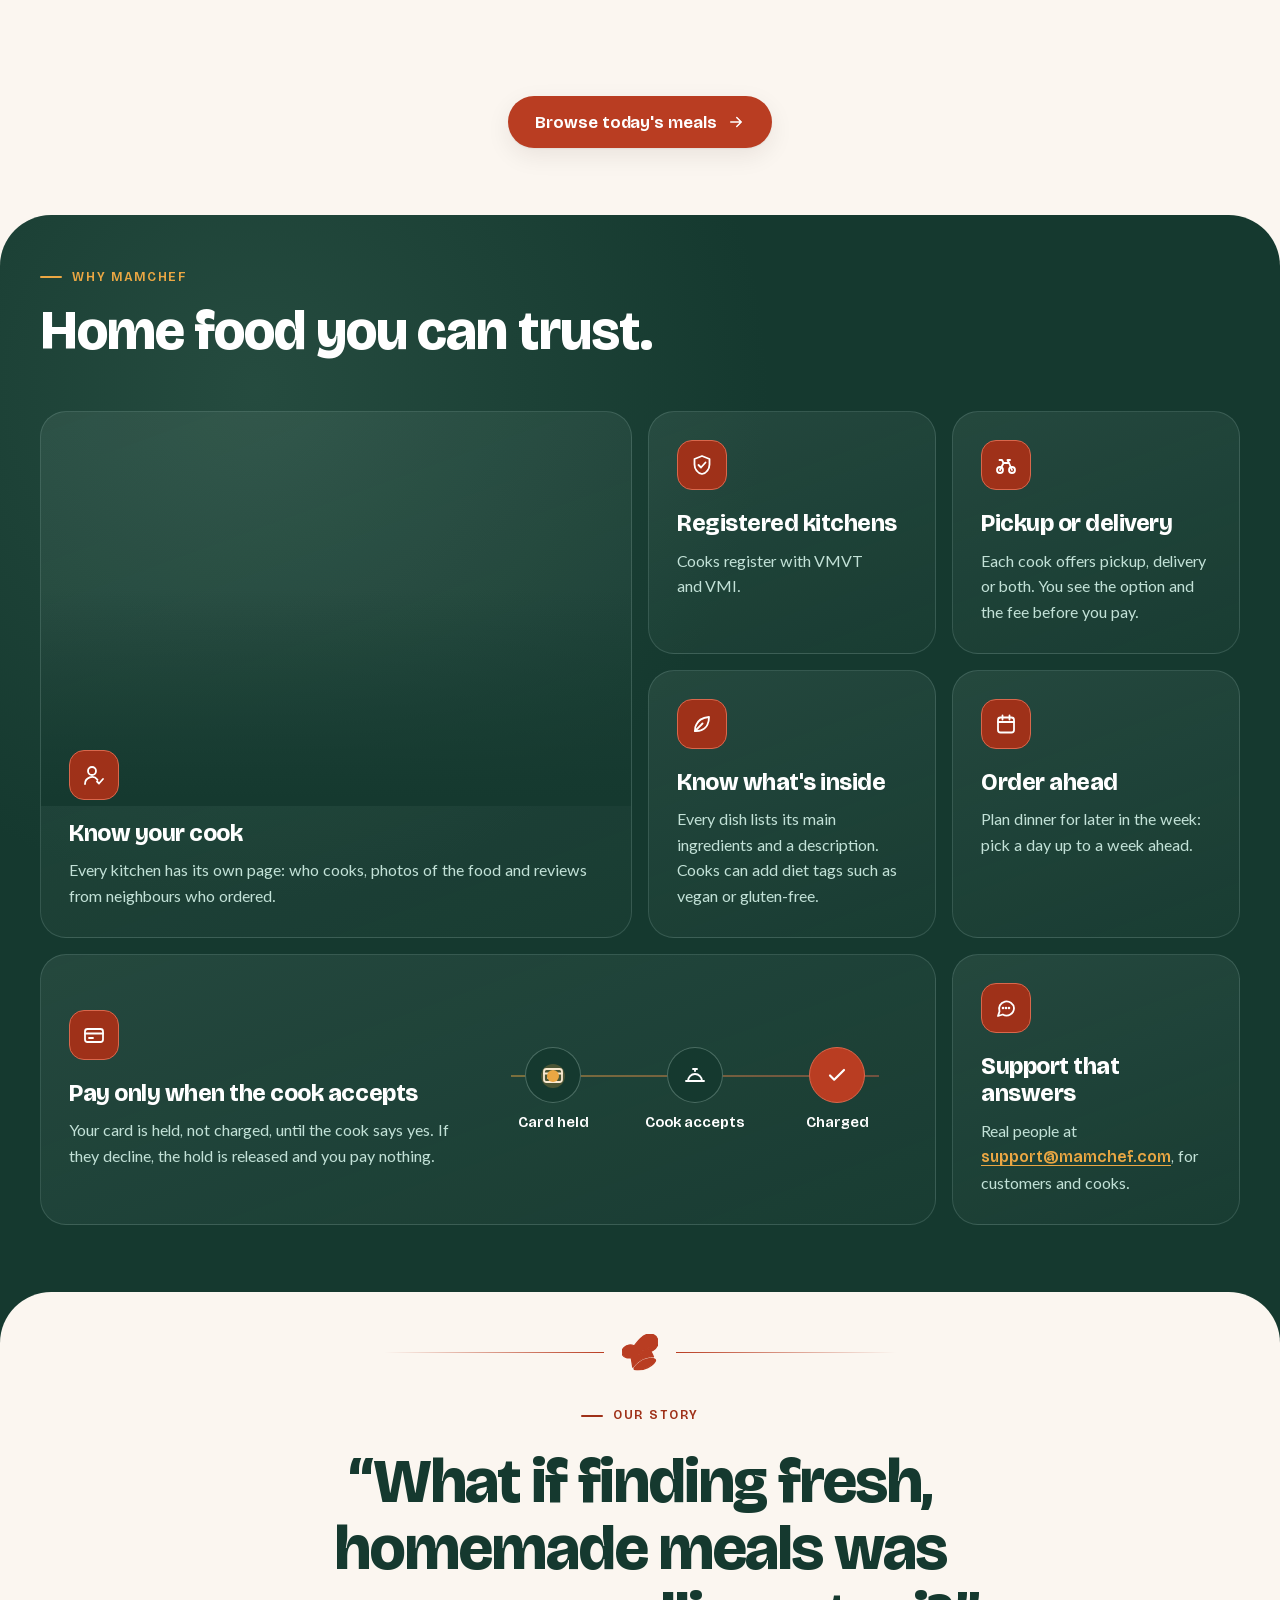
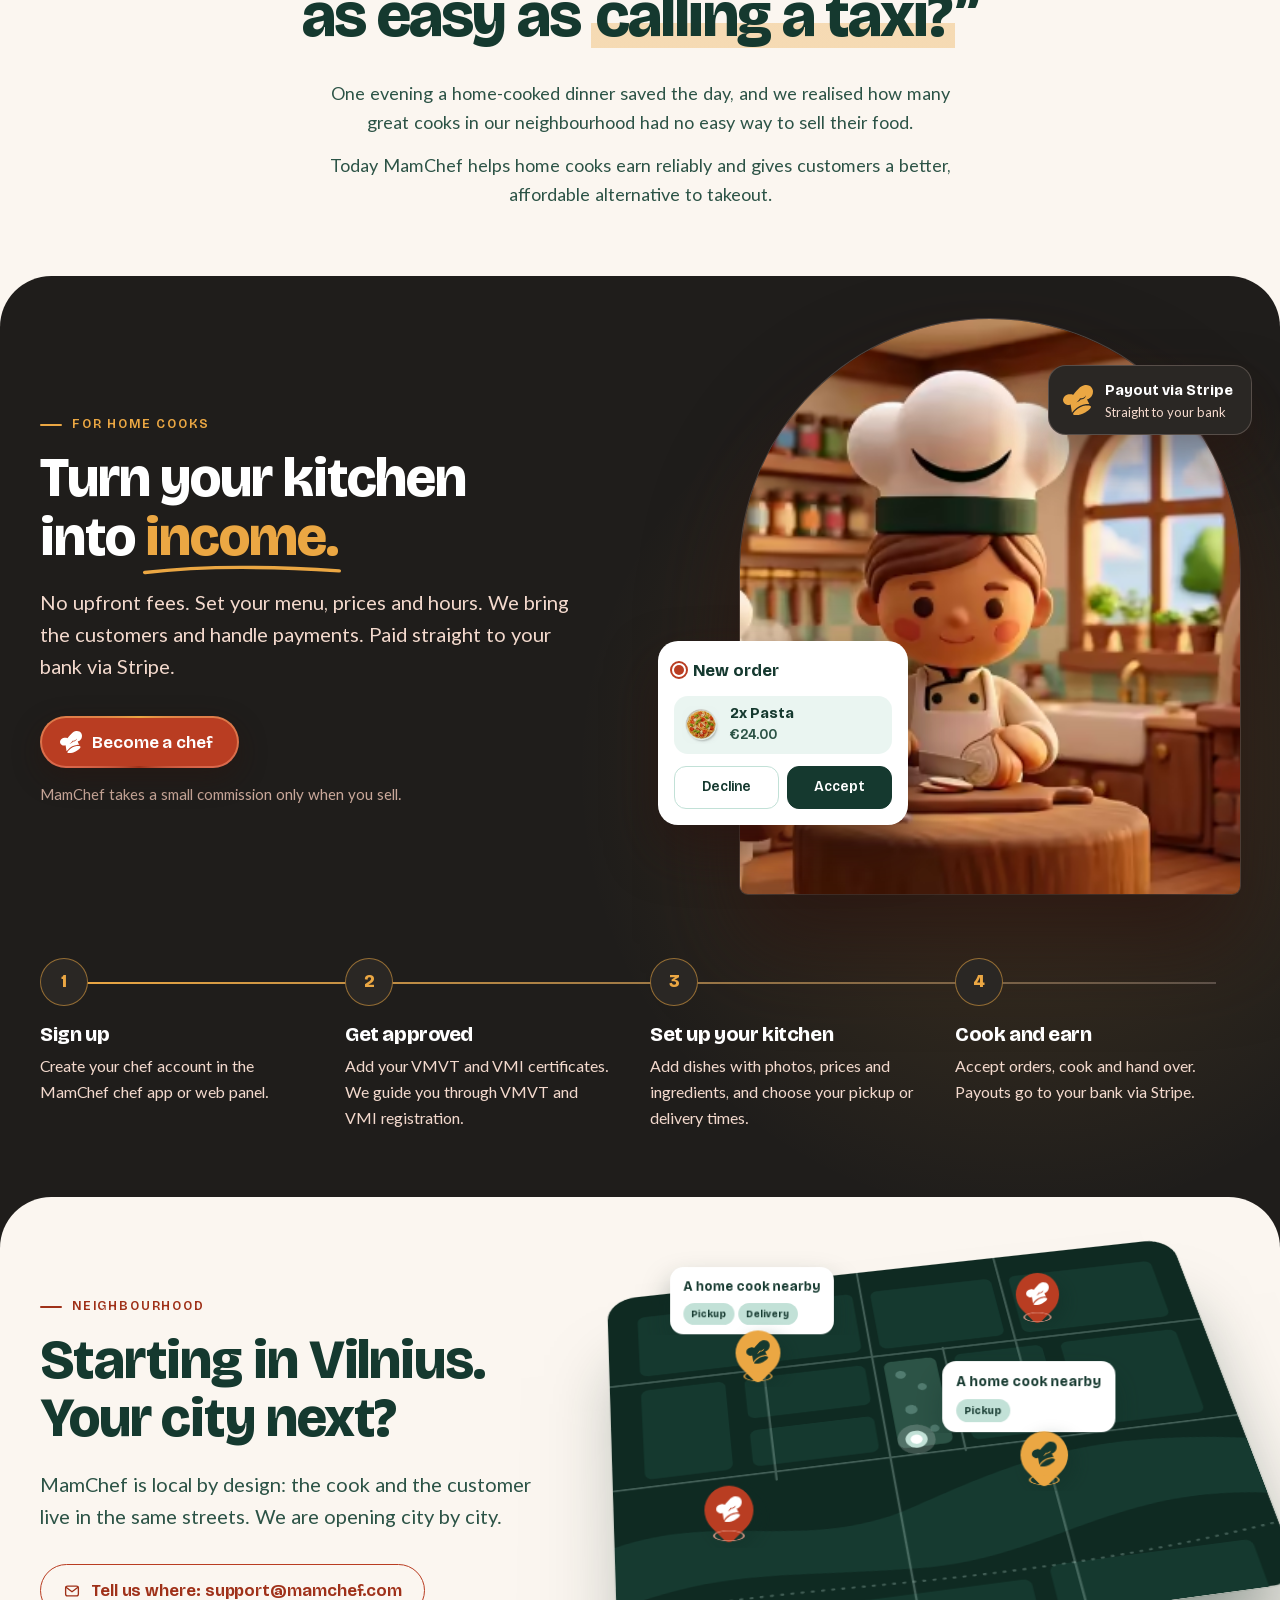
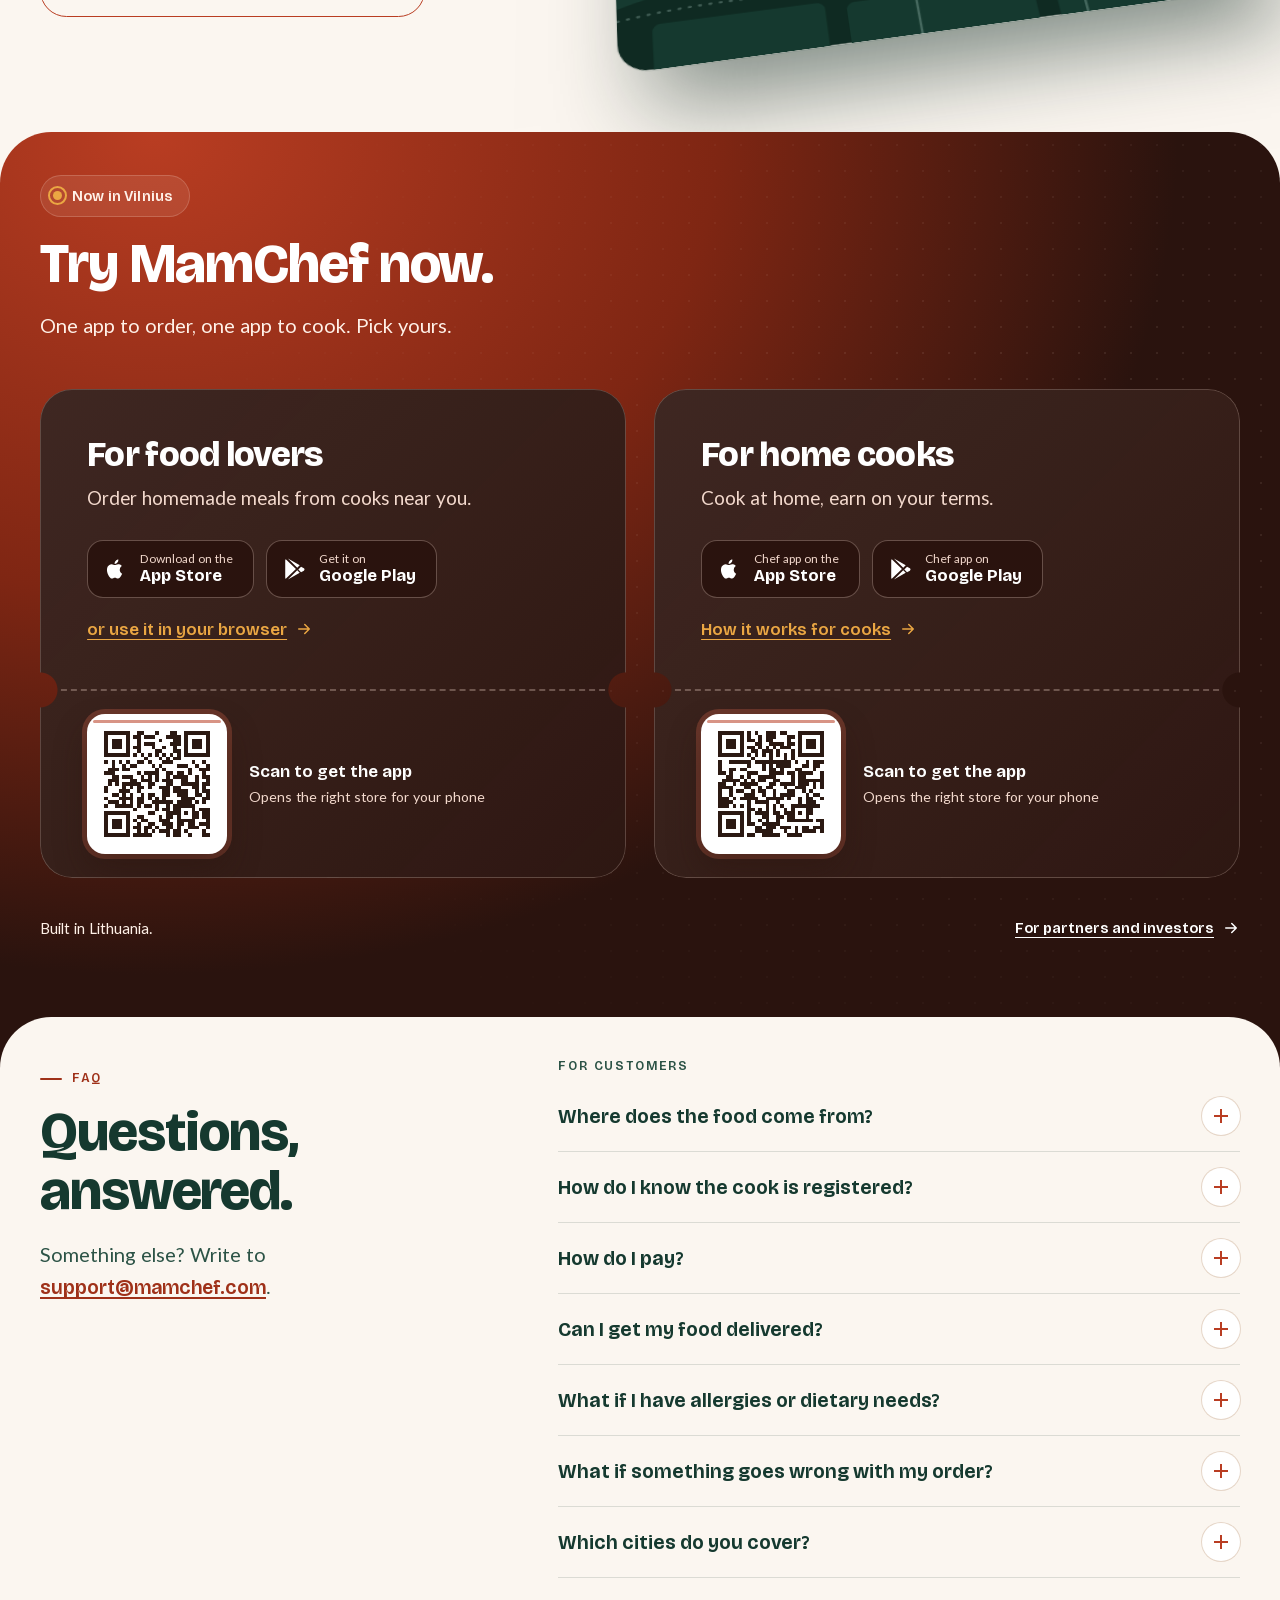
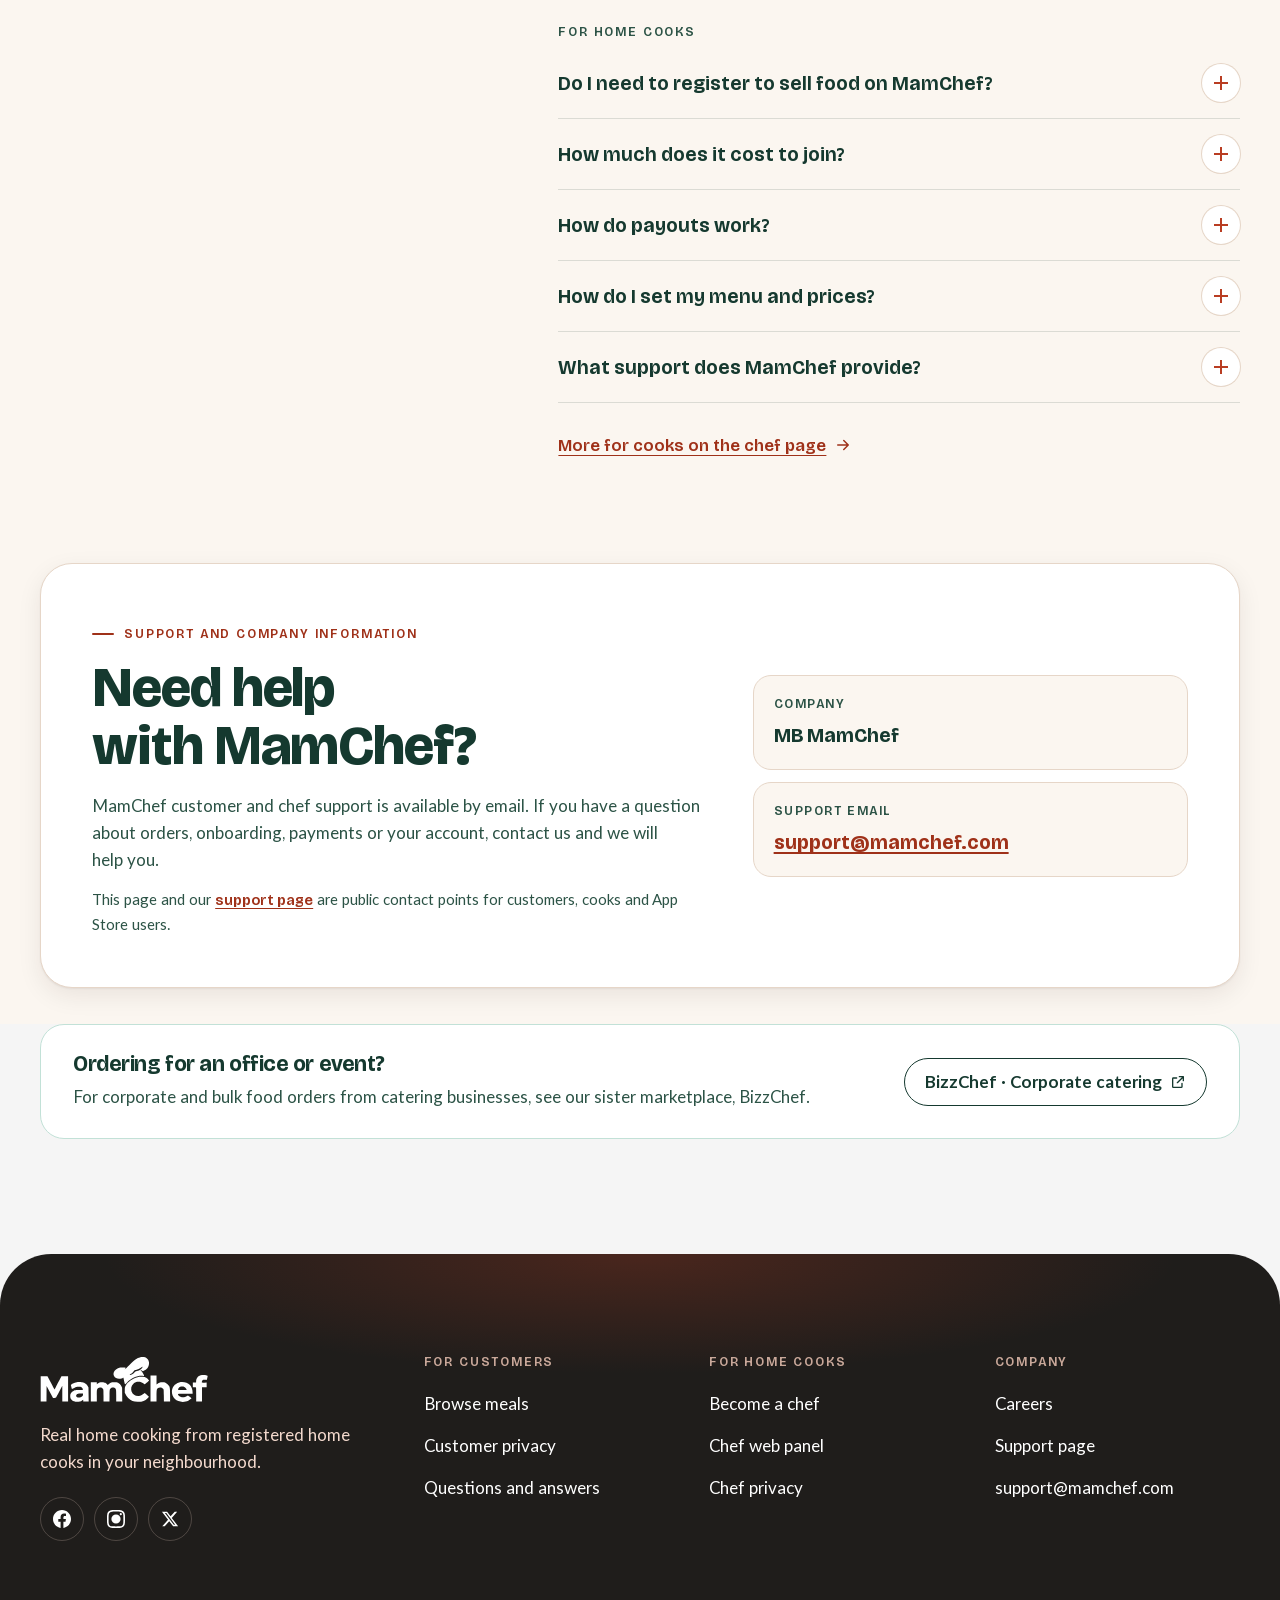
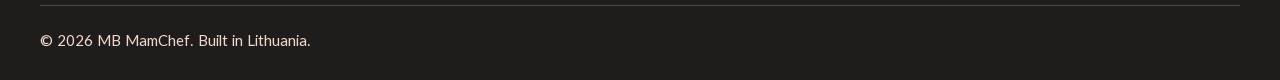
==== commit b76e4d90: "T-20261108-07: shrink support-to-BizzChef gap to 36px Co-Authored-By: Claude Sonnet 5.5 <noreply@ant" ====
--- a/index.html
+++ b/index.html
@@ -34,7 +34,7 @@
 <script>(function(n,c){var u=n.userAgent||'';if(/iPhone|iPad|iPod/.test(u)||(/Macintosh/.test(u)&&n.maxTouchPoints>1))c.add('os-ios');else if(/Android/i.test(u))c.add('os-android')})(navigator,document.documentElement.classList)</script>
 <!-- CSS/JS are cached 30 days (immutable): after editing any assets/css or assets/js file, update its ?v= in all 6 pages to the first 8 chars of its new sha256 (shasum -a 256 FILE | cut -c1-8). -->
 <link rel="stylesheet" href="assets/css/site.css?v=20bf6e77">
-<link rel="stylesheet" href="assets/css/home.css?v=4e02cf50">
+<link rel="stylesheet" href="assets/css/home.css?v=ecbb3a9a">
 <script src="assets/js/site.js?v=e4d9827e" defer></script>
 <script src="assets/js/home.js?v=625e1e69" defer></script>
 <script type="application/ld+json">{"@context":"https://schema.org","@type":"Organization","name":"MB MamChef","alternateName":"MamChef","url":"https://mamchef.com/","logo":"https://mamchef.com/assets/img/icon-192.png","email":"support@mamchef.com","sameAs":["https://www.facebook.com/people/Mamchefofficial/61579213977609/","https://www.instagram.com/mamchefofficial/","https://x.com/MamChefOfficial"]}</script>
--- a/assets/css/home.css
+++ b/assets/css/home.css
@@ -535,7 +535,7 @@
 .faq-head .lead a:hover, .support-note a:hover, .faq-more:hover, .support-item dd a:hover { color: var(--rust-700); }
 
 /* ======================= SUPPORT ======================= */
-.support-section { position: relative; z-index: 7; background: var(--cream); padding: 0 0 calc(var(--chap) + clamp(72px, 9vw, 120px)); }
+.support-section { position: relative; z-index: 7; background: var(--cream); padding: 0 0 36px; }
 .support-card { display: grid; grid-template-columns: minmax(0, 1.4fr) minmax(0, 1fr); gap: clamp(24px, 4vw, 56px); align-items: center; padding: clamp(28px, 4vw, 56px); border-radius: 32px; background: var(--white); border: 1px solid var(--line); box-shadow: var(--shadow-1); }
 .support-intro { margin-top: 16px; color: var(--umber); }
 .support-note { margin-top: 14px; color: var(--umber); font-size: .9375rem; }
@@ -546,7 +546,7 @@
 .support-item dd a { color: var(--rust-600); text-underline-offset: 3px; }
 
 /* ---------- BizzChef sister block (markup kept verbatim, hidden) ---------- */
-.sister-section { position: relative; z-index: 7; background: var(--paper); color: var(--forest); padding: 0 var(--gut) 96px; }
+.sister-section { position: relative; z-index: 7; background: var(--paper); color: var(--forest); padding: 0 var(--gut) calc(var(--chap) + clamp(72px, 9vw, 120px)); }
 .sister-card { display: flex; flex-wrap: wrap; align-items: center; justify-content: space-between; gap: 20px; max-width: var(--wrap); margin: 0 auto; padding: 28px 32px; border-radius: 24px; background: var(--white); border: 1px solid var(--mint); }
 .sister-card h3 { font-size: 1.375rem; }
 .sister-card p { margin-top: 6px; color: var(--deep); }
